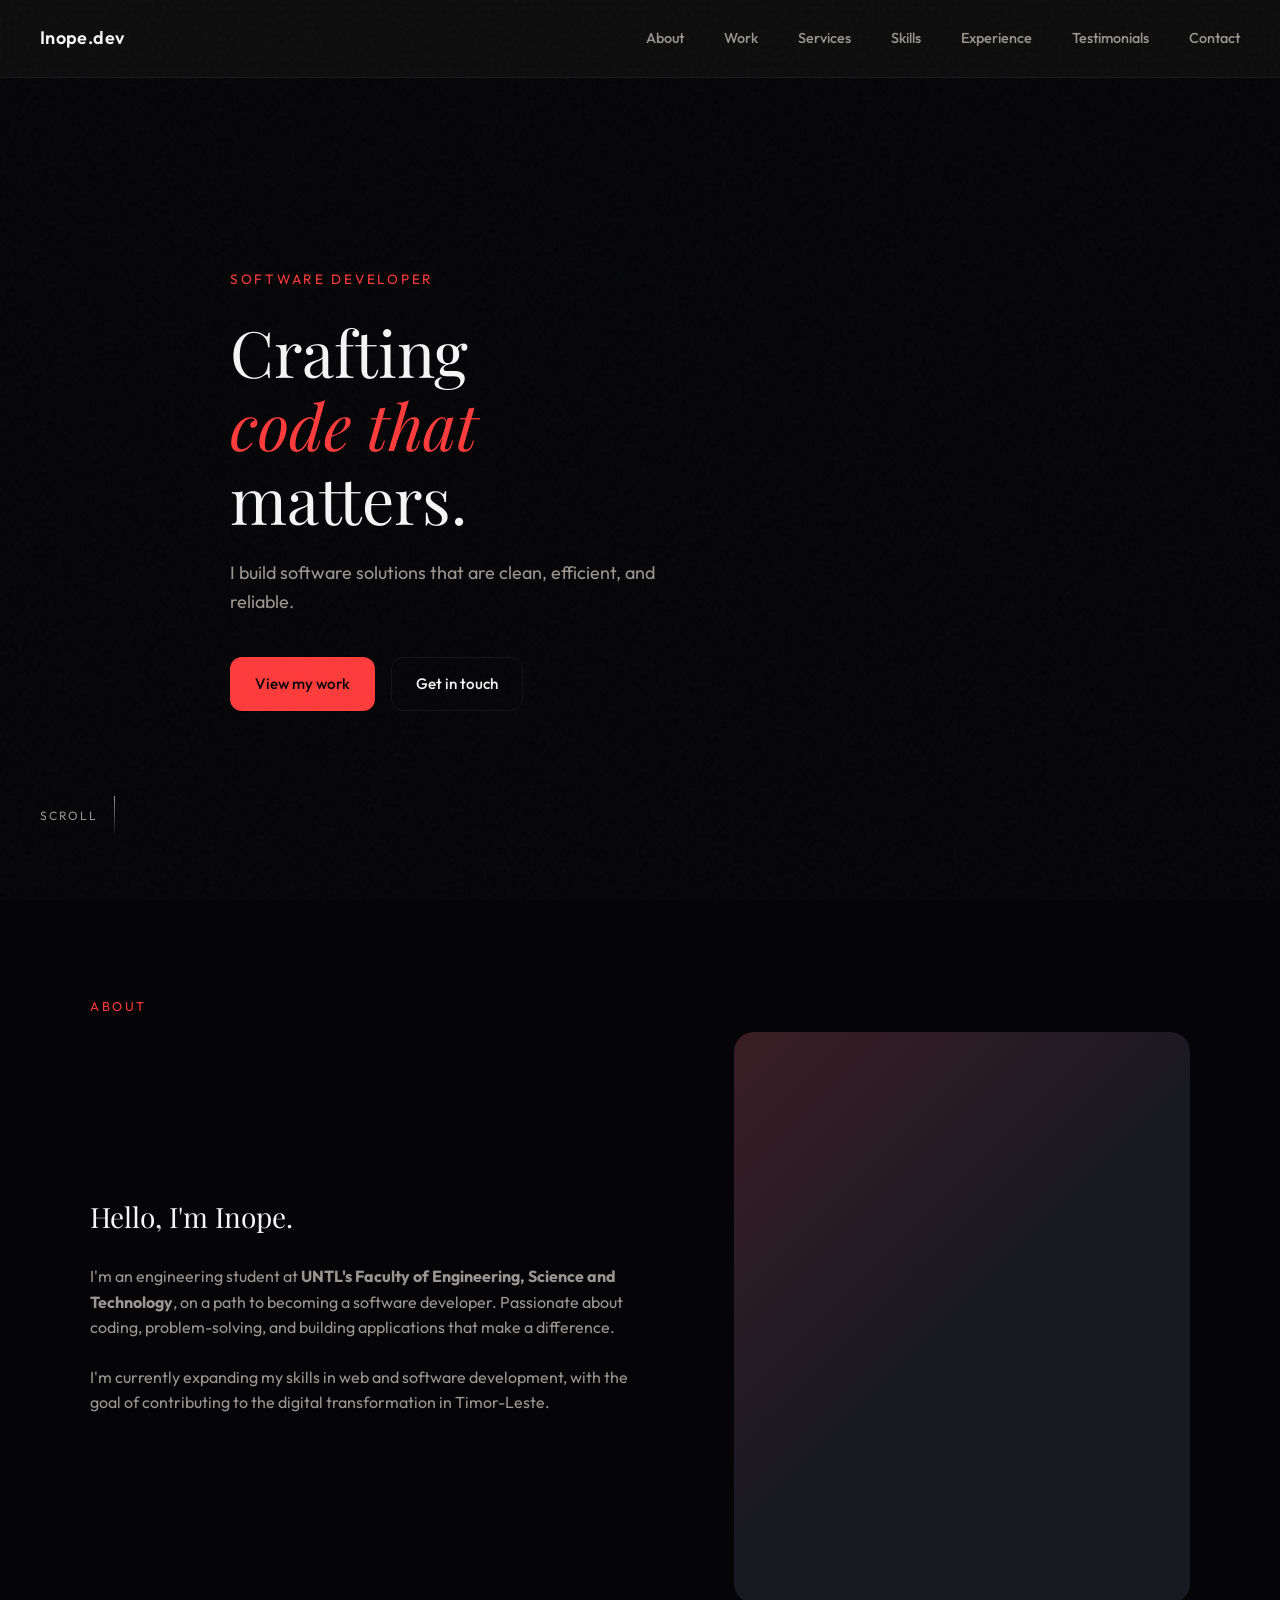
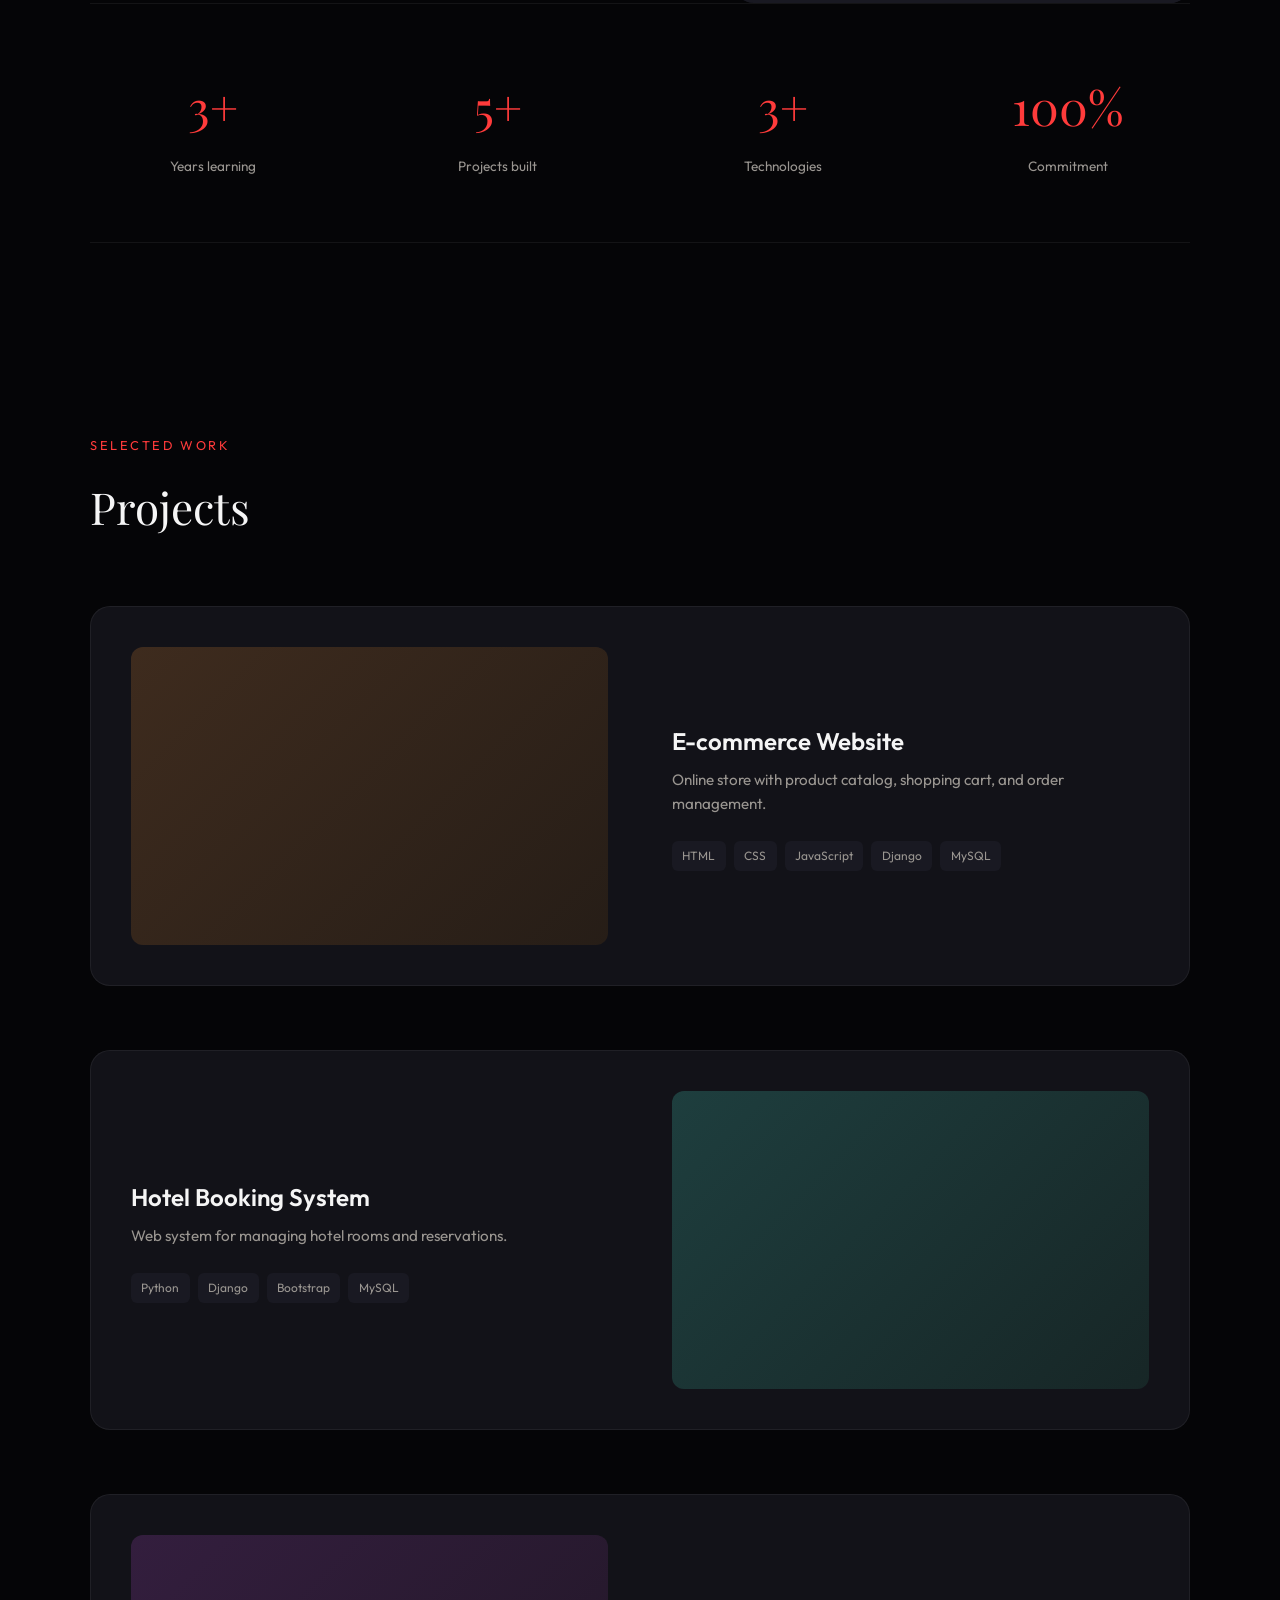
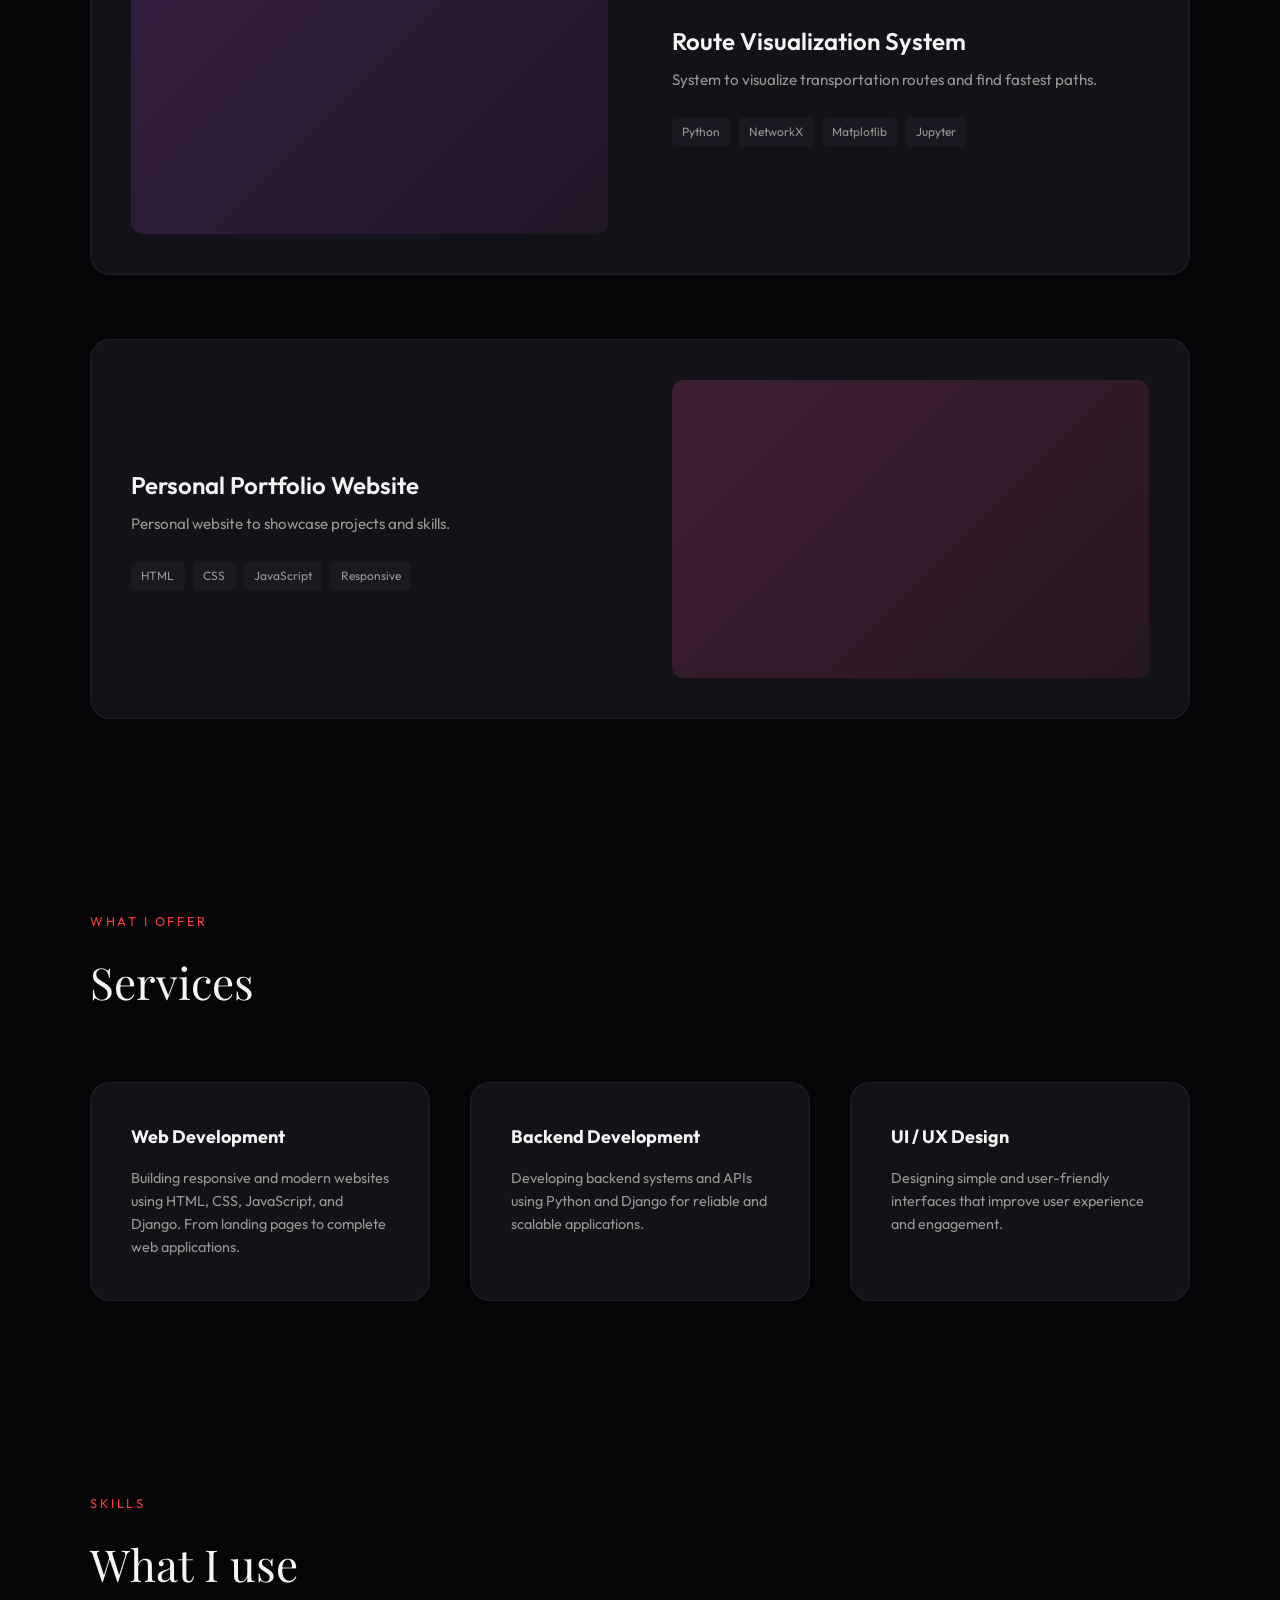
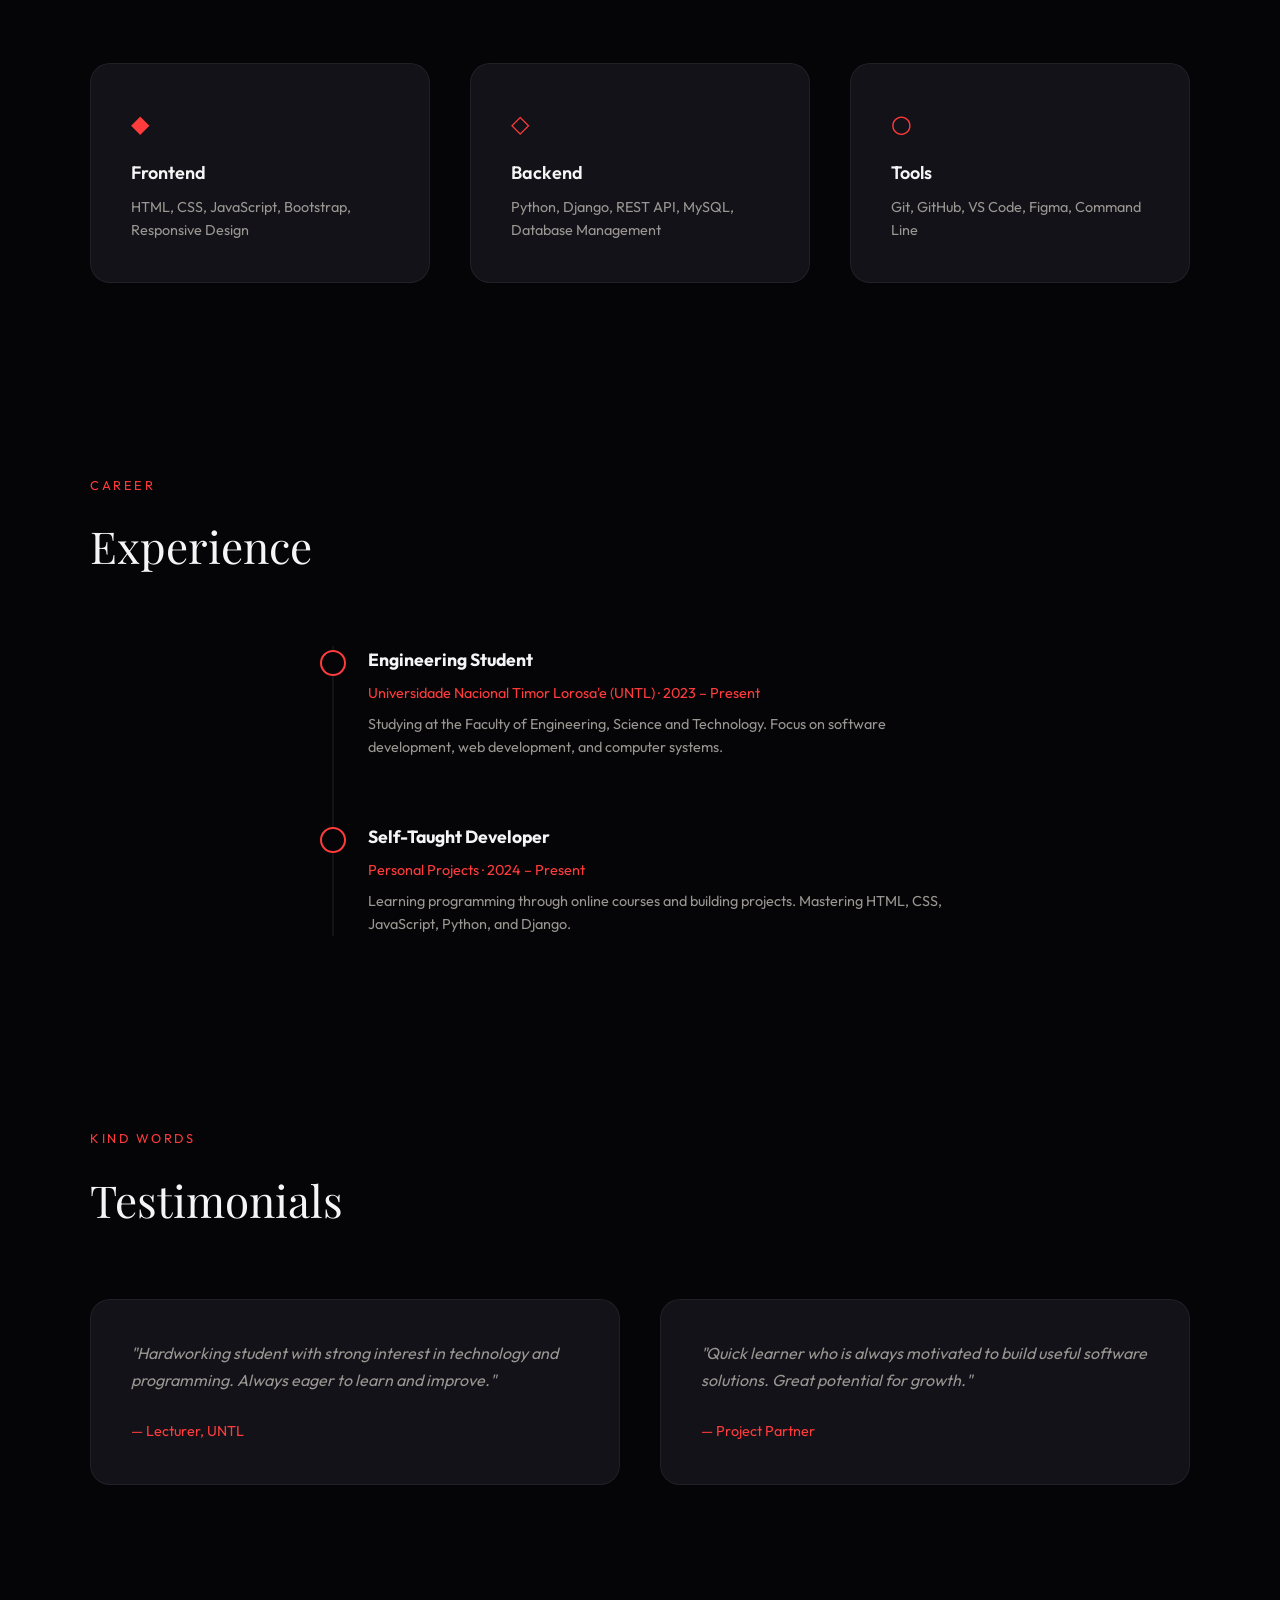
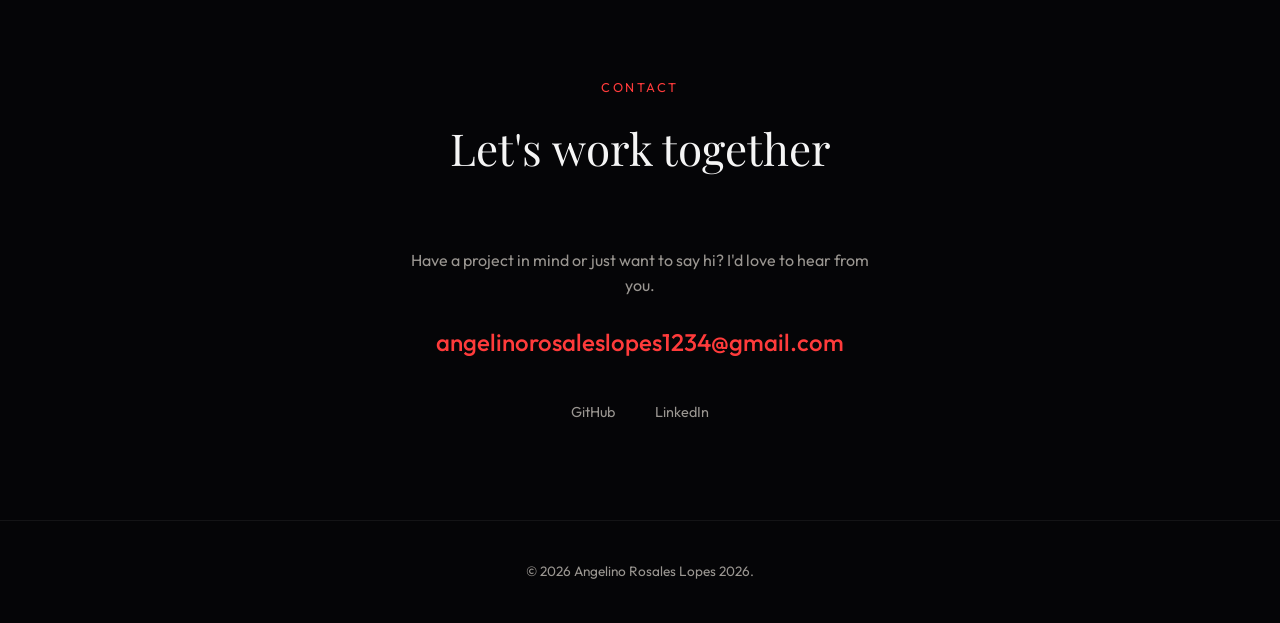
==== portfolio/index.html @ f4e9428b "update" ====
<!DOCTYPE html>
<html lang="en">

<head>
  <meta charset="UTF-8">
  <meta name="viewport" content="width=device-width, initial-scale=1.0">
  <title>Inope Lopes — Software Developer</title>
  <link rel="preconnect" href="https://fonts.googleapis.com">
  <link rel="preconnect" href="https://fonts.gstatic.com" crossorigin>
  <link
    href="https://fonts.googleapis.com/css2?family=Outfit:wght@300;400;500;600;700&family=Playfair+Display:ital,wght@0,400;0,600;1,400&display=swap"
    rel="stylesheet">
  <link rel="stylesheet" href="./styles.css">
</head>

<body>
  <div class="noise"></div>

  <header class="header">
    <a href="#" class="logo">Inope.dev</a>
    <nav class="nav">
      <a href="#about">About</a>
      <a href="#work">Work</a>
      <a href="#services">Services</a>
      <a href="#skills">Skills</a>
      <a href="#experience">Experience</a>
      <a href="#testimonials">Testimonials</a>
      <a href="#contact">Contact</a>
    </nav>
    <button class="menu-toggle" aria-label="Toggle menu">
      <span></span>
      <span></span>
      <span></span>
    </button>
  </header>

  <main>
    <section class="hero">
      <p class="hero-tag">SOFTWARE DEVELOPER</p>
      <h1 class="hero-title">
        <span class="line">Crafting</span>
        <span class="line accent">code that</span>
        <span class="line"> matters.</span>
      </h1>
      <p class="hero-desc">I build software solutions that are clean, efficient, and reliable.</p>
      <div class="hero-cta">
        <a href="#work" class="btn btn-primary">View my work</a>
        <a href="#contact" class="btn btn-ghost">Get in touch</a>
      </div>
      <div class="scroll-hint">
        <span>Scroll</span>
        <div class="scroll-line"></div>
      </div>
    </section>

    <section id="about" class="section about">
      <div class="container">
        <span class="section-label">About</span>
        <div class="about-grid">
          <div class="about-image">
            <div class="about-image-inner"></div>
          </div>
          <div class="about-content">
            <h2>Hello, I'm Inope.</h2>
            <p>I'm an engineering student at <strong>UNTL's Faculty of Engineering, Science and Technology</strong>, on
              a path to becoming a software developer. Passionate about coding, problem-solving, and building
              applications that make a difference.</p>
            <p>I'm currently expanding my skills in web and software development, with the goal of contributing to the
              digital transformation in Timor-Leste.</p>
          </div>
        </div>
        <div class="stats">
          <div class="stat"><span class="stat-num">3+</span><span class="stat-label">Years learning</span></div>
          <div class="stat"><span class="stat-num">5+</span><span class="stat-label">Projects built</span></div>
          <div class="stat"><span class="stat-num">3+</span><span class="stat-label">Technologies</span></div>
          <div class="stat"><span class="stat-num">100%</span><span class="stat-label">Commitment</span></div>
        </div>
      </div>
    </section>

    <section id="work" class="section work">
      <div class="container">
        <span class="section-label">Selected Work</span>
        <h2 class="section-title">Projects</h2>
        <div class="projects">
          <article class="project" data-index="0">
            <div class="project-visual">
              <div class="project-placeholder" style="--hue: 25;"></div>
            </div>
            <div class="project-info">
              <h3>E-commerce Website</h3>
              <p>Online store with product catalog, shopping cart, and order management.</p>
              <div class="project-tags">
                <span>HTML</span>
                <span>CSS</span>
                <span>JavaScript</span>
                <span>Django</span>
                <span>MySQL</span>
              </div>
            </div>
          </article>
          <article class="project" data-index="1">
            <div class="project-visual">
              <div class="project-placeholder" style="--hue: 180;"></div>
            </div>
            <div class="project-info">
              <h3>Hotel Booking System</h3>
              <p>Web system for managing hotel rooms and reservations.</p>
              <div class="project-tags">
                <span>Python</span>
                <span>Django</span>
                <span>Bootstrap</span>
                <span>MySQL</span>
              </div>
            </div>
          </article>
          <article class="project" data-index="2">
            <div class="project-visual">
              <div class="project-placeholder" style="--hue: 280;"></div>
            </div>
            <div class="project-info">
              <h3>Route Visualization System</h3>
              <p>System to visualize transportation routes and find fastest paths.</p>
              <div class="project-tags">
                <span>Python</span>
                <span>NetworkX</span>
                <span>Matplotlib</span>
                <span>Jupyter</span>
              </div>
            </div>
          </article>
          <article class="project" data-index="3">
            <div class="project-visual">
              <div class="project-placeholder" style="--hue: 320;"></div>
            </div>
            <div class="project-info">
              <h3>Personal Portfolio Website</h3>
              <p>Personal website to showcase projects and skills.</p>
              <div class="project-tags">
                <span>HTML</span>
                <span>CSS</span>
                <span>JavaScript</span>
                <span>Responsive</span>
              </div>
            </div>
          </article>
        </div>
      </div>
    </section>

    <section id="services" class="section services">
      <div class="container">
        <span class="section-label">What I offer</span>
        <h2 class="section-title">Services</h2>
        <div class="services-grid">
          <div class="service-card">
            <h3>Web Development</h3>
            <p>Building responsive and modern websites using HTML, CSS, JavaScript, and Django. From landing pages to
              complete web applications.</p>
          </div>
          <div class="service-card">
            <h3>Backend Development</h3>
            <p>Developing backend systems and APIs using Python and Django for reliable and scalable applications.</p>
          </div>
          <div class="service-card">
            <h3>UI / UX Design</h3>
            <p>Designing simple and user-friendly interfaces that improve user experience and engagement.</p>
          </div>
        </div>
      </div>
    </section>

    <section id="skills" class="section skills">
      <div class="container">
        <span class="section-label">Skills</span>
        <h2 class="section-title">What I use</h2>
        <div class="skills-grid">
          <div class="skill-card">
            <span class="skill-icon">◆</span>
            <h3>Frontend</h3>
            <p>HTML, CSS, JavaScript, Bootstrap, Responsive Design</p>
          </div>
          <div class="skill-card">
            <span class="skill-icon">◇</span>
            <h3>Backend</h3>
            <p>Python, Django, REST API, MySQL, Database Management</p>
          </div>
          <div class="skill-card">
            <span class="skill-icon">○</span>
            <h3>Tools</h3>
            <p>Git, GitHub, VS Code, Figma, Command Line</p>
          </div>
        </div>
      </div>
    </section>

    <section id="experience" class="section experience">
      <div class="container">
        <span class="section-label">Career</span>
        <h2 class="section-title">Experience</h2>
        <div class="timeline">
          <div class="timeline-item">
            <span class="timeline-dot"></span>
            <h3>Engineering Student</h3>
            <p class="role">Universidade Nacional Timor Lorosa'e (UNTL) · 2023 – Present</p>
            <p>Studying at the Faculty of Engineering, Science and Technology. Focus on software development, web
              development, and computer systems.</p>
          </div>
          <div class="timeline-item">
            <span class="timeline-dot"></span>
            <h3>Self-Taught Developer</h3>
            <p class="role">Personal Projects · 2024 – Present</p>
            <p>Learning programming through online courses and building projects. Mastering HTML, CSS, JavaScript,
              Python, and Django.</p>
          </div>
        </div>
      </div>
    </section>

    <section id="testimonials" class="section testimonials">
      <div class="container">
        <span class="section-label">Kind words</span>
        <h2 class="section-title">Testimonials</h2>
        <div class="testimonials-grid">
          <blockquote class="testimonial">
            <p>"Hardworking student with strong interest in technology and programming. Always eager to learn and
              improve."</p>
            <cite>— Lecturer, UNTL</cite>
          </blockquote>
          <blockquote class="testimonial">
            <p>"Quick learner who is always motivated to build useful software solutions. Great potential for growth."
            </p>
            <cite>— Project Partner</cite>
          </blockquote>
        </div>
      </div>
    </section>

<section id="contact" class="section contact">
  <div class="container">
    <span class="section-label">Contact</span>
    <h2 class="section-title">Let's work together</h2>
    <p class="contact-text">Have a project in mind or just want to say hi? I'd love to hear from you.</p>
    <a href="mailto:angelinorosaleslopes1234@gmail.com" class="contact-email">angelinorosaleslopes1234@gmail.com</a>
    <div class="contact-links">
      <a href="https://github.com/inope" target="_blank" rel="noopener noreferrer" aria-label="GitHub">GitHub</a>
      <a href="https://www.linkedin.com/in/ange-lopes-61977b3b6/" target="_blank" rel="noopener noreferrer"
        aria-label="LinkedIn">LinkedIn</a>
      <!-- <a href="#" aria-label="Twitter">Twitter</a> -->
    </div>
  </div>
</section>
  </main>

  <footer class="footer">
    <p>© <span id="year"></span> Angelino Rosales Lopes 2026.</p>
  </footer>

  <button class="back-top" id="backTop" aria-label="Back to top">↑</button>

  <script src="./script.js"></script>
</body>

</html>
---- portfolio/styles.css ----
:root {
  --bg: #050507;
  --bg-soft: #121218;
  --surface: #191922;
  --text: #f5f5f5;
  --text-muted: #9a9691;
  --accent: #ff3b3b;
  --accent-dim: rgba(255, 59, 59, 0.15);
  --border: rgba(255, 255, 255, 0.06);
  --font-sans: 'Outfit', system-ui, sans-serif;
  --font-serif: 'Playfair Display', Georgia, serif;
  --space-xs: 0.5rem;
  --space-sm: 1rem;
  --space-md: 1.5rem;
  --space-lg: 2.5rem;
  --space-xl: 4rem;
  --space-2xl: 6rem;
  --radius: 12px;
  --radius-lg: 20px;
  --transition: 0.3s cubic-bezier(0.4, 0, 0.2, 1);
}

*,
*::before,
*::after {
  box-sizing: border-box;
  margin: 0;
  padding: 0;
}

html {
  scroll-behavior: smooth;
}

body {
  font-family: var(--font-sans);
  background: var(--bg);
  color: var(--text);
  line-height: 1.6;
  overflow-x: hidden;
  min-height: 100vh;
}

.noise {
  position: fixed;
  inset: 0;
  pointer-events: none;
  z-index: 1000;
  opacity: 0.03;
  background-image: url("data:image/svg+xml,%3Csvg viewBox='0 0 256 256' xmlns='http://www.w3.org/2000/svg'%3E%3Cfilter id='n'%3E%3CfeTurbulence type='fractalNoise' baseFrequency='0.9' numOctaves='4' stitchTiles='stitch'/%3E%3C/filter%3E%3Crect width='100%25' height='100%25' filter='url(%23n)'/%3E%3C/svg%3E");
}

a {
  color: inherit;
  text-decoration: none;
  transition: color var(--transition);
}

.header {
  position: fixed;
  top: 0;
  left: 0;
  right: 0;
  z-index: 100;
  display: flex;
  align-items: center;
  justify-content: space-between;
  padding: var(--space-md) var(--space-lg);
  background: rgba(15, 15, 15, 0.8);
  backdrop-filter: blur(12px);
  border-bottom: 1px solid var(--border);
  transition: background var(--transition);
}

.logo {
  font-weight: 600;
  font-size: 1.125rem;
  letter-spacing: 0.02em;
}

.nav {
  display: flex;
  gap: var(--space-lg);
}

.nav a {
  font-size: 0.9rem;
  font-weight: 500;
  color: var(--text-muted);
}

.nav a:hover {
  color: var(--accent);
}

.menu-toggle {
  display: none;
  flex-direction: column;
  gap: 6px;
  background: none;
  border: none;
  cursor: pointer;
  padding: 8px;
}

.menu-toggle span {
  width: 24px;
  height: 2px;
  background: var(--text);
  transition: var(--transition);
}

body.menu-open {
  overflow: hidden;
}

@media (max-width: 900px) {
  .nav.open {
    display: flex;
    position: fixed;
    top: 60px;
    left: 0;
    right: 0;
    bottom: 0;
    flex-direction: column;
    justify-content: center;
    align-items: center;
    gap: var(--space-lg);
    background: var(--bg);
    font-size: 1.25rem;
  }

  .menu-toggle.active span:nth-child(1) {
    transform: rotate(45deg) translate(5px, 5px);
  }

  .menu-toggle.active span:nth-child(2) {
    opacity: 0;
  }

  .menu-toggle.active span:nth-child(3) {
    transform: rotate(-45deg) translate(5px, -5px);
  }
}

.hero {
  min-height: 100vh;
  display: flex;
  flex-direction: column;
  justify-content: center;
  padding: calc(80px + var(--space-2xl)) var(--space-lg) var(--space-2xl);
  max-width: 900px;
  margin: 0 auto;
}

.hero-tag {
  font-size: 0.85rem;
  text-transform: uppercase;
  letter-spacing: 0.2em;
  color: var(--accent);
  margin-bottom: var(--space-md);
  opacity: 0;
  animation: fadeUp 0.8s ease forwards;
}

.hero-title {
  font-family: var(--font-serif);
  font-size: clamp(2.5rem, 6vw, 4rem);
  font-weight: 400;
  line-height: 1.15;
  margin-bottom: var(--space-md);
}

.hero-title .line {
  display: block;
  opacity: 0;
  animation: fadeUp 0.8s ease forwards;
}

.hero-title .line:nth-child(1) {
  animation-delay: 0.1s;
}

.hero-title .line:nth-child(2) {
  animation-delay: 0.25s;
}

.hero-title .line:nth-child(3) {
  animation-delay: 0.4s;
}

.hero-title .accent {
  color: var(--accent);
  font-style: italic;
}

.hero-desc {
  font-size: 1.125rem;
  color: var(--text-muted);
  max-width: 480px;
  margin-bottom: var(--space-lg);
  opacity: 0;
  animation: fadeUp 0.8s ease 0.5s forwards;
}

.hero-cta {
  display: flex;
  gap: var(--space-sm);
  flex-wrap: wrap;
  opacity: 0;
  animation: fadeUp 0.8s ease 0.6s forwards;
}

.btn {
  display: inline-block;
  padding: 0.875rem 1.5rem;
  font-size: 0.95rem;
  font-weight: 500;
  border-radius: var(--radius);
  transition: var(--transition);
  border: 1px solid transparent;
}

.btn-primary {
  background: var(--accent);
  color: var(--bg);
}

.btn-primary:hover {
  background: #ff5252;
  transform: translateY(-2px);
  box-shadow: 0 8px 24px rgba(255, 82, 82, 0.25);
}

.btn-ghost {
  border-color: var(--border);
  color: var(--text);
}

.btn-ghost:hover {
  border-color: var(--accent);
  color: var(--accent);
}

.scroll-hint {
  position: absolute;
  bottom: var(--space-xl);
  left: var(--space-lg);
  display: flex;
  align-items: center;
  gap: var(--space-sm);
  font-size: 0.75rem;
  text-transform: uppercase;
  letter-spacing: 0.15em;
  color: var(--text-muted);
  opacity: 0;
  animation: fadeUp 0.8s ease 0.9s forwards;
}

.scroll-line {
  width: 1px;
  height: 40px;
  background: linear-gradient(to bottom, var(--text-muted), transparent);
  animation: scrollPulse 2s ease-in-out infinite;
}

@keyframes fadeUp {
  from {
    opacity: 0;
    transform: translateY(20px);
  }

  to {
    opacity: 1;
    transform: translateY(0);
  }
}

@keyframes scrollPulse {

  0%,
  100% {
    opacity: 0.5;
    transform: scaleY(0.8);
  }

  50% {
    opacity: 1;
    transform: scaleY(1);
  }
}

.section {
  padding: var(--space-2xl) var(--space-lg);
}

.container {
  max-width: 1100px;
  margin: 0 auto;
}

.section-label {
  display: block;
  font-size: 0.8rem;
  text-transform: uppercase;
  letter-spacing: 0.2em;
  color: var(--accent);
  margin-bottom: var(--space-sm);
}

.section-title {
  font-family: var(--font-serif);
  font-size: clamp(2rem, 4vw, 2.75rem);
  font-weight: 400;
  margin-bottom: var(--space-xl);
}

.about-grid {
  display: grid;
  grid-template-columns: 1.2fr 1fr;
  /* Changed: content takes 1.2fr, image takes 1fr */
  gap: var(--space-2xl);
  align-items: center;
}

.about-image {
  aspect-ratio: 4/5;
  border-radius: var(--radius-lg);
  overflow: hidden;
  background: var(--surface);
  order: 2;
  /* Ensures image appears second in the grid */
}

.about-content {
  order: 1;
  /* Ensures content appears first */
}

.about-image-inner {
  width: 100%;
  height: 100%;
  background: linear-gradient(135deg, var(--accent-dim) 0%, transparent 50%, var(--surface) 100%);
}

.about-content h2 {
  font-family: var(--font-serif);
  font-size: 1.75rem;
  font-weight: 400;
  margin-bottom: var(--space-md);
}

.about-content p {
  color: var(--text-muted);
  margin-bottom: var(--space-md);
}

/* Optional: Add hover effect for the image */
.about-image {
  transition: transform 0.3s ease, box-shadow 0.3s ease;
}

.about-image:hover {
  transform: translateY(-4px);
  box-shadow: 0 20px 40px -12px rgba(0, 0, 0, 0.2);
}

/* Responsive design for mobile */
@media (max-width: 768px) {
  .about-grid {
    grid-template-columns: 1fr;
    gap: var(--space-xl);
  }

  .about-image {
    order: 2;
  }

  .about-content {
    order: 1;
  }
}
.projects {
  display: flex;
  flex-direction: column;
  gap: var(--space-xl);
}

.project {
  display: grid;
  grid-template-columns: 1fr 1fr;
  gap: var(--space-xl);
  align-items: center;
  padding: var(--space-lg);
  border-radius: var(--radius-lg);
  background: var(--bg-soft);
  border: 1px solid var(--border);
  transition: var(--transition);
  opacity: 0;
  transform: translateY(24px);
}

.project.visible {
  opacity: 1;
  transform: translateY(0);
}

.project:nth-child(even) {
  direction: rtl;
}

.project:nth-child(even)>* {
  direction: ltr;
}

.project:hover {
  border-color: rgba(255, 59, 59, 0.3);
  box-shadow: 0 20px 40px rgba(0, 0, 0, 0.5);
}

.project-visual {
  border-radius: var(--radius);
  overflow: hidden;
  aspect-ratio: 16/10;
}

.project-placeholder {
  width: 100%;
  height: 100%;
  background: linear-gradient(135deg, hsl(var(--hue), 35%, 18%) 0%, hsl(var(--hue), 25%, 12%) 100%);
  transition: transform var(--transition);
}

.project:hover .project-placeholder {
  transform: scale(1.03);
}

.project-info h3 {
  font-size: 1.5rem;
  font-weight: 600;
  margin-bottom: var(--space-xs);
}

.project-info p {
  color: var(--text-muted);
  font-size: 0.95rem;
  margin-bottom: var(--space-md);
}

.project-tags {
  display: flex;
  flex-wrap: wrap;
  gap: var(--space-xs);
}

.project-tags span {
  font-size: 0.75rem;
  padding: 0.35rem 0.65rem;
  background: var(--surface);
  border-radius: 6px;
  color: var(--text-muted);
}

.skills-grid {
  display: grid;
  grid-template-columns: repeat(3, 1fr);
  gap: var(--space-lg);
}

.skill-card {
  padding: var(--space-lg);
  border-radius: var(--radius-lg);
  background: var(--bg-soft);
  border: 1px solid var(--border);
  transition: var(--transition);
  opacity: 0;
  transform: translateY(20px);
}

.skill-card.visible {
  opacity: 1;
  transform: translateY(0);
}

.skill-card:hover {
  border-color: var(--accent-dim);
  transform: translateY(-4px);
}

.skill-icon {
  display: block;
  font-size: 1.5rem;
  color: var(--accent);
  margin-bottom: var(--space-sm);
}

.skill-card h3 {
  font-size: 1.125rem;
  font-weight: 600;
  margin-bottom: var(--space-xs);
}

.skill-card p {
  font-size: 0.9rem;
  color: var(--text-muted);
  line-height: 1.6;
}

.contact {
  text-align: center;
}

.contact-text {
  color: var(--text-muted);
  max-width: 480px;
  margin: 0 auto var(--space-md);
}

.contact-email {
  display: inline-block;
  font-size: 1.5rem;
  font-weight: 500;
  color: var(--accent);
  margin-bottom: var(--space-lg);
  transition: color var(--transition);
}

.contact-email:hover {
  color: #ff5252;
}

.contact-links {
  display: flex;
  justify-content: center;
  gap: var(--space-lg);
}

.contact-links a {
  color: var(--text-muted);
  font-size: 0.9rem;
}

.contact-links a:hover {
  color: var(--accent);
}

.stats {
  display: grid;
  grid-template-columns: repeat(4, 1fr);
  gap: var(--space-lg);
  padding: var(--space-xl) 0;
  border-top: 1px solid var(--border);
  border-bottom: 1px solid var(--border);
}

.stat {
  text-align: center;
}

.stat-num {
  font-family: var(--font-serif);
  font-size: clamp(2rem, 4vw, 3rem);
  color: var(--accent);
  display: block;
  margin-bottom: var(--space-xs);
}

.stat-label {
  font-size: 0.85rem;
  color: var(--text-muted);
}

.services-grid {
  display: grid;
  grid-template-columns: repeat(3, 1fr);
  gap: var(--space-lg);
}

.service-card {
  padding: var(--space-lg);
  border-radius: var(--radius-lg);
  background: var(--bg-soft);
  border: 1px solid var(--border);
  transition: opacity var(--transition), transform var(--transition), border-color var(--transition);
  opacity: 0;
  transform: translateY(20px);
}

.service-card.visible {
  opacity: 1;
  transform: translateY(0);
}

.service-card:hover {
  border-color: var(--accent-dim);
}

.service-card h3 {
  font-size: 1.125rem;
  margin-bottom: var(--space-sm);
}

.service-card p {
  font-size: 0.9rem;
  color: var(--text-muted);
  line-height: 1.6;
}

.timeline {
  position: relative;
  max-width: 640px;
  margin: 0 auto;
}

.timeline::before {
  content: '';
  position: absolute;
  left: 12px;
  top: 0;
  bottom: 0;
  width: 2px;
  background: var(--border);
}

.timeline-item {
  position: relative;
  padding-left: 48px;
  padding-bottom: var(--space-xl);
  opacity: 0;
  transform: translateX(-20px);
  transition: var(--transition);
}

.timeline-item.visible {
  opacity: 1;
  transform: translateX(0);
}

.timeline-item:last-child {
  padding-bottom: 0;
}

.timeline-dot {
  position: absolute;
  left: 0;
  top: 4px;
  width: 26px;
  height: 26px;
  border-radius: 50%;
  background: var(--bg);
  border: 2px solid var(--accent);
  box-sizing: border-box;
}

.timeline-item h3 {
  font-size: 1.1rem;
  margin-bottom: var(--space-xs);
}

.timeline-item .role {
  color: var(--accent);
  font-size: 0.9rem;
  margin-bottom: var(--space-xs);
}

.timeline-item p {
  font-size: 0.9rem;
  color: var(--text-muted);
}

.testimonials-grid {
  display: grid;
  grid-template-columns: repeat(2, 1fr);
  gap: var(--space-lg);
}

.testimonial {
  padding: var(--space-lg);
  border-radius: var(--radius-lg);
  background: var(--bg-soft);
  border: 1px solid var(--border);
  font-style: italic;
  color: var(--text-muted);
  opacity: 0;
  transform: translateY(20px);
  transition: var(--transition);
}

.testimonial.visible {
  opacity: 1;
  transform: translateY(0);
}

.testimonial p {
  margin-bottom: var(--space-md);
  line-height: 1.7;
}

.testimonial cite {
  font-style: normal;
  color: var(--accent);
  font-size: 0.9rem;
}

.back-top {
  position: fixed;
  bottom: var(--space-lg);
  right: var(--space-lg);
  width: 48px;
  height: 48px;
  border-radius: 50%;
  background: var(--accent);
  color: var(--bg);
  border: none;
  cursor: pointer;
  display: flex;
  align-items: center;
  justify-content: center;
  font-size: 1.25rem;
  opacity: 0;
  visibility: hidden;
  transform: translateY(10px);
  transition: var(--transition);
  z-index: 99;
}

.back-top.visible {
  opacity: 1;
  visibility: visible;
  transform: translateY(0);
}

.back-top:hover {
  background: #ff5252;
  transform: translateY(-2px);
}

@media (max-width: 900px) {
  .nav {
    display: none;
  }

  .menu-toggle {
    display: flex;
  }

  .about-grid {
    grid-template-columns: 1fr;
  }

  .about-image {
    max-height: 320px;
    aspect-ratio: 16/10;
  }

  .project {
    grid-template-columns: 1fr;
    direction: ltr;
  }

  .project:nth-child(even) {
    direction: ltr;
  }

  .skills-grid {
    grid-template-columns: 1fr;
  }

  .services-grid {
    grid-template-columns: 1fr;
  }

  .testimonials-grid {
    grid-template-columns: 1fr;
  }

  .stats {
    grid-template-columns: repeat(2, 1fr);
    gap: var(--space-md);
  }
}

@media (max-width: 600px) {
  .hero-cta {
    flex-direction: column;
  }

  .btn {
    width: 100%;
    text-align: center;
  }

  .scroll-hint {
    left: 50%;
    transform: translateX(-50%);
  }

  .stats {
    grid-template-columns: 1fr;
  }
}

.footer {
  padding: var(--space-lg);
  text-align: center;
  border-top: 1px solid var(--border);
}

.footer p {
  font-size: 0.85rem;
  color: var(--text-muted);
}
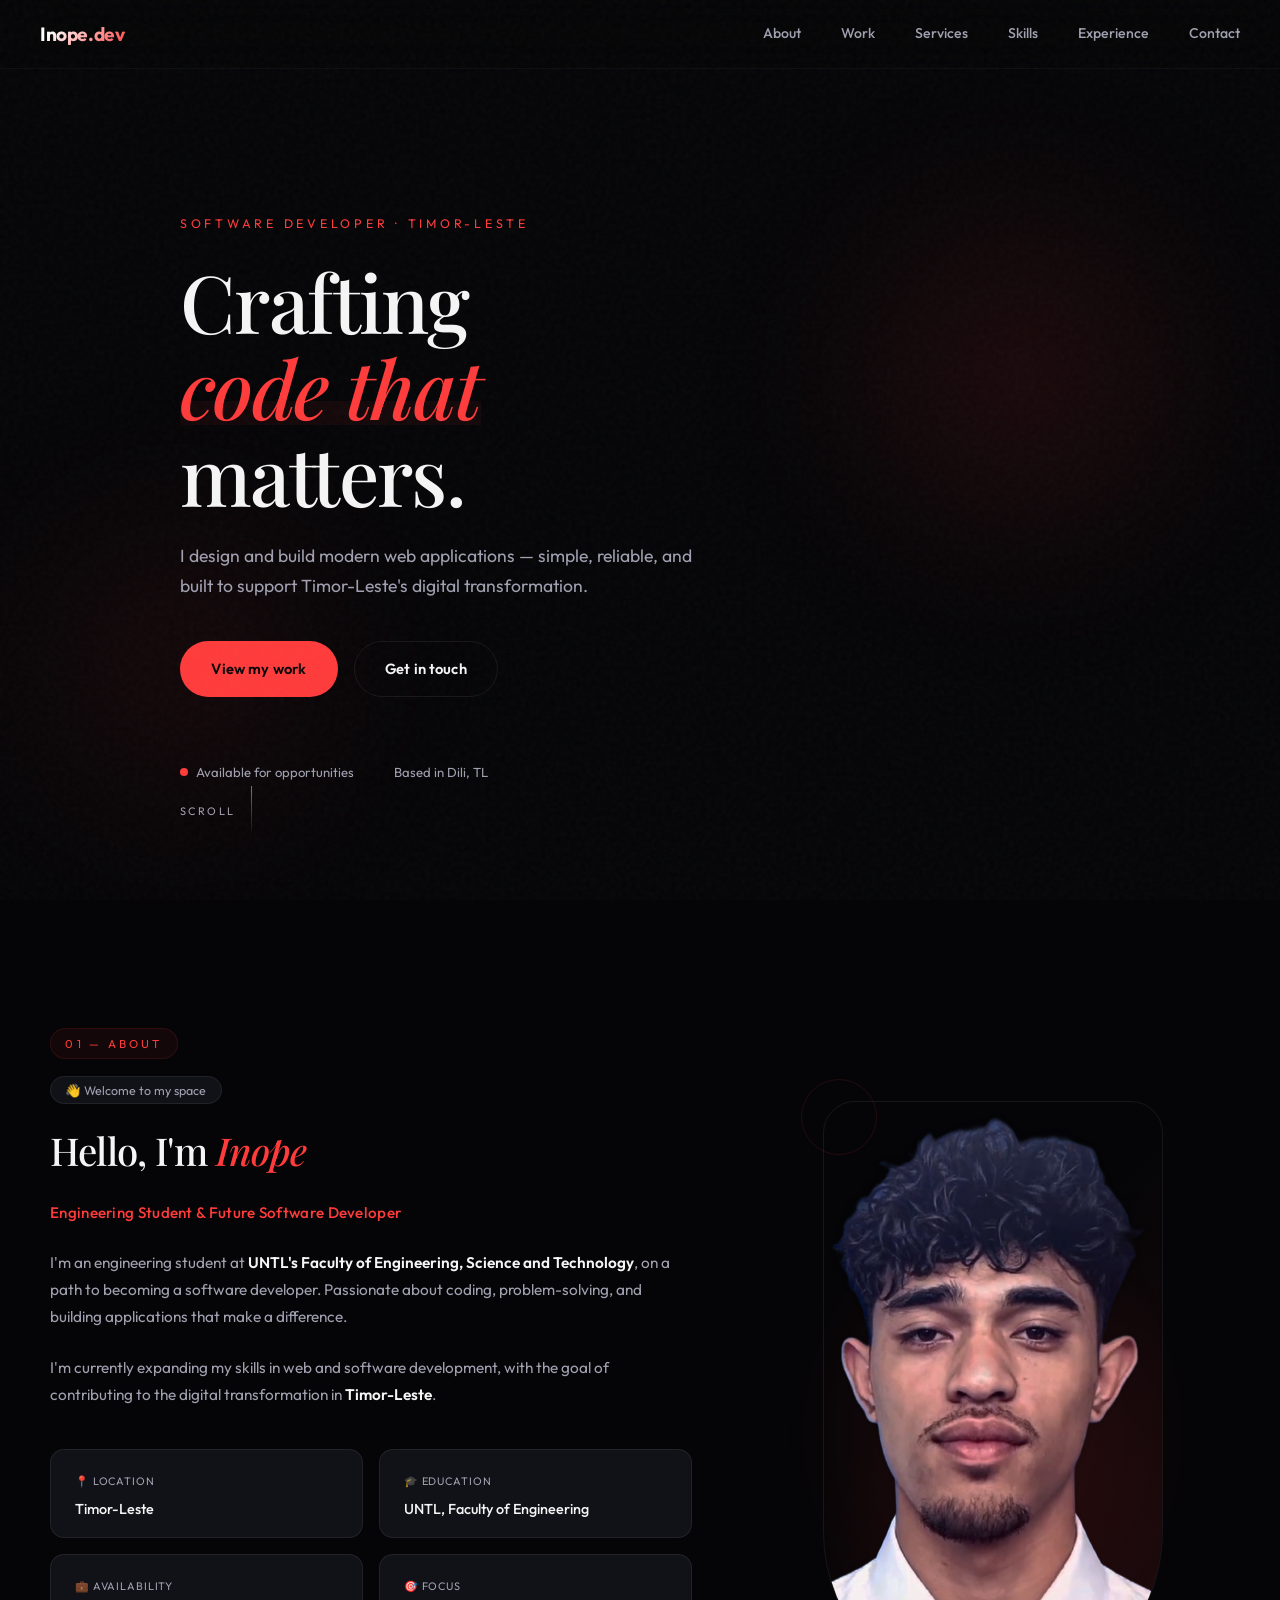
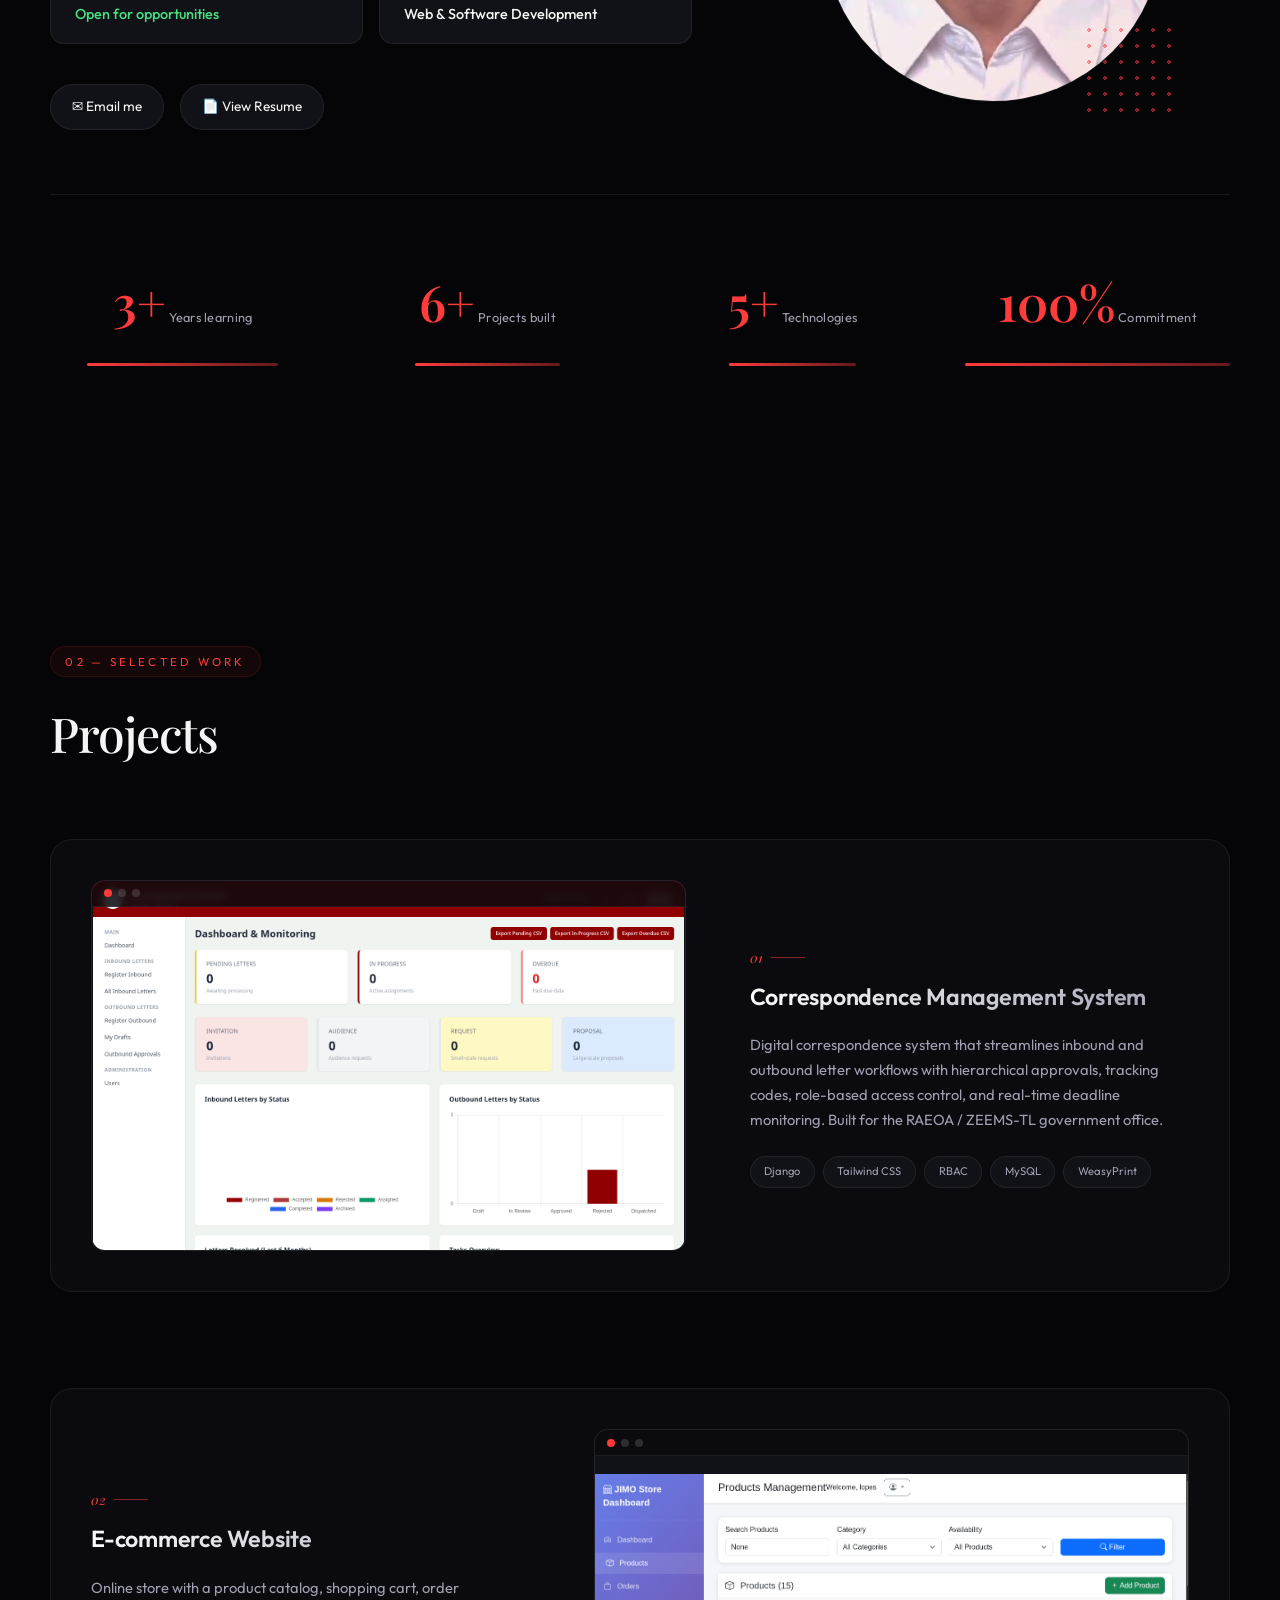
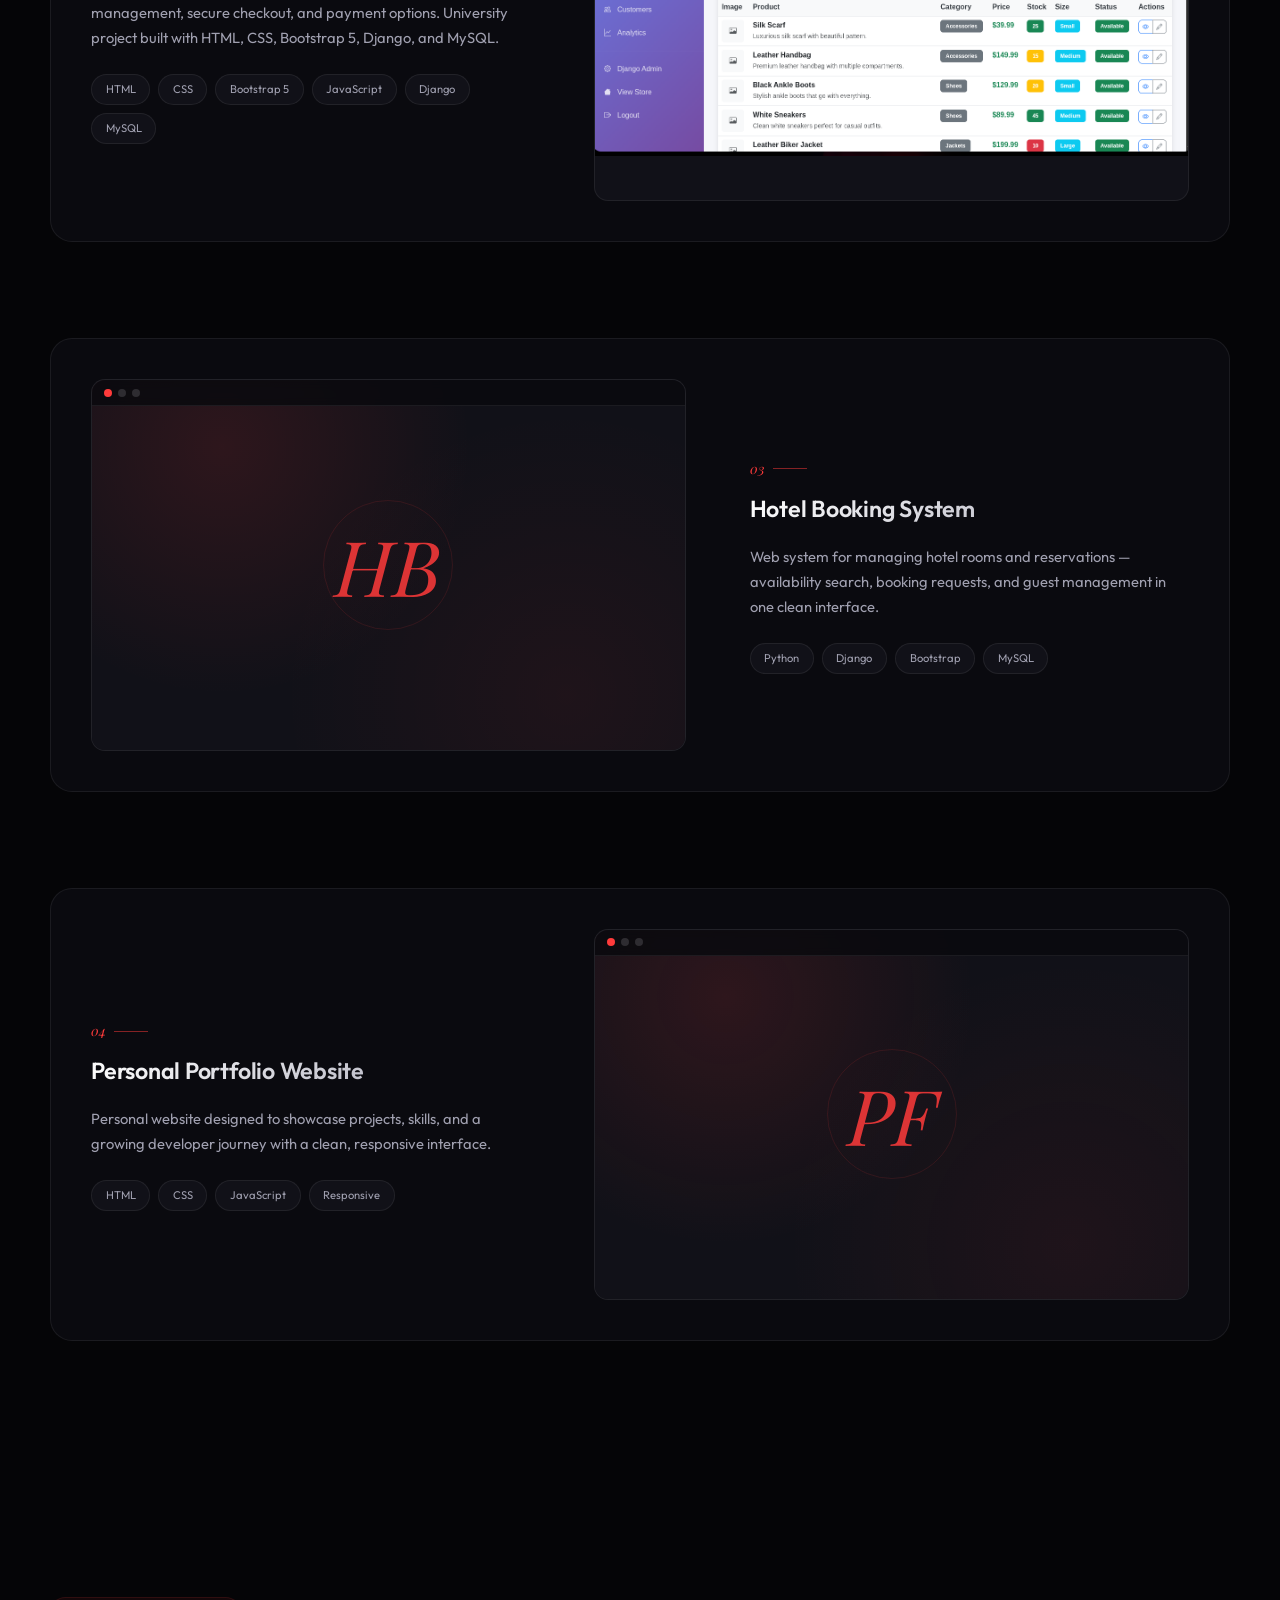
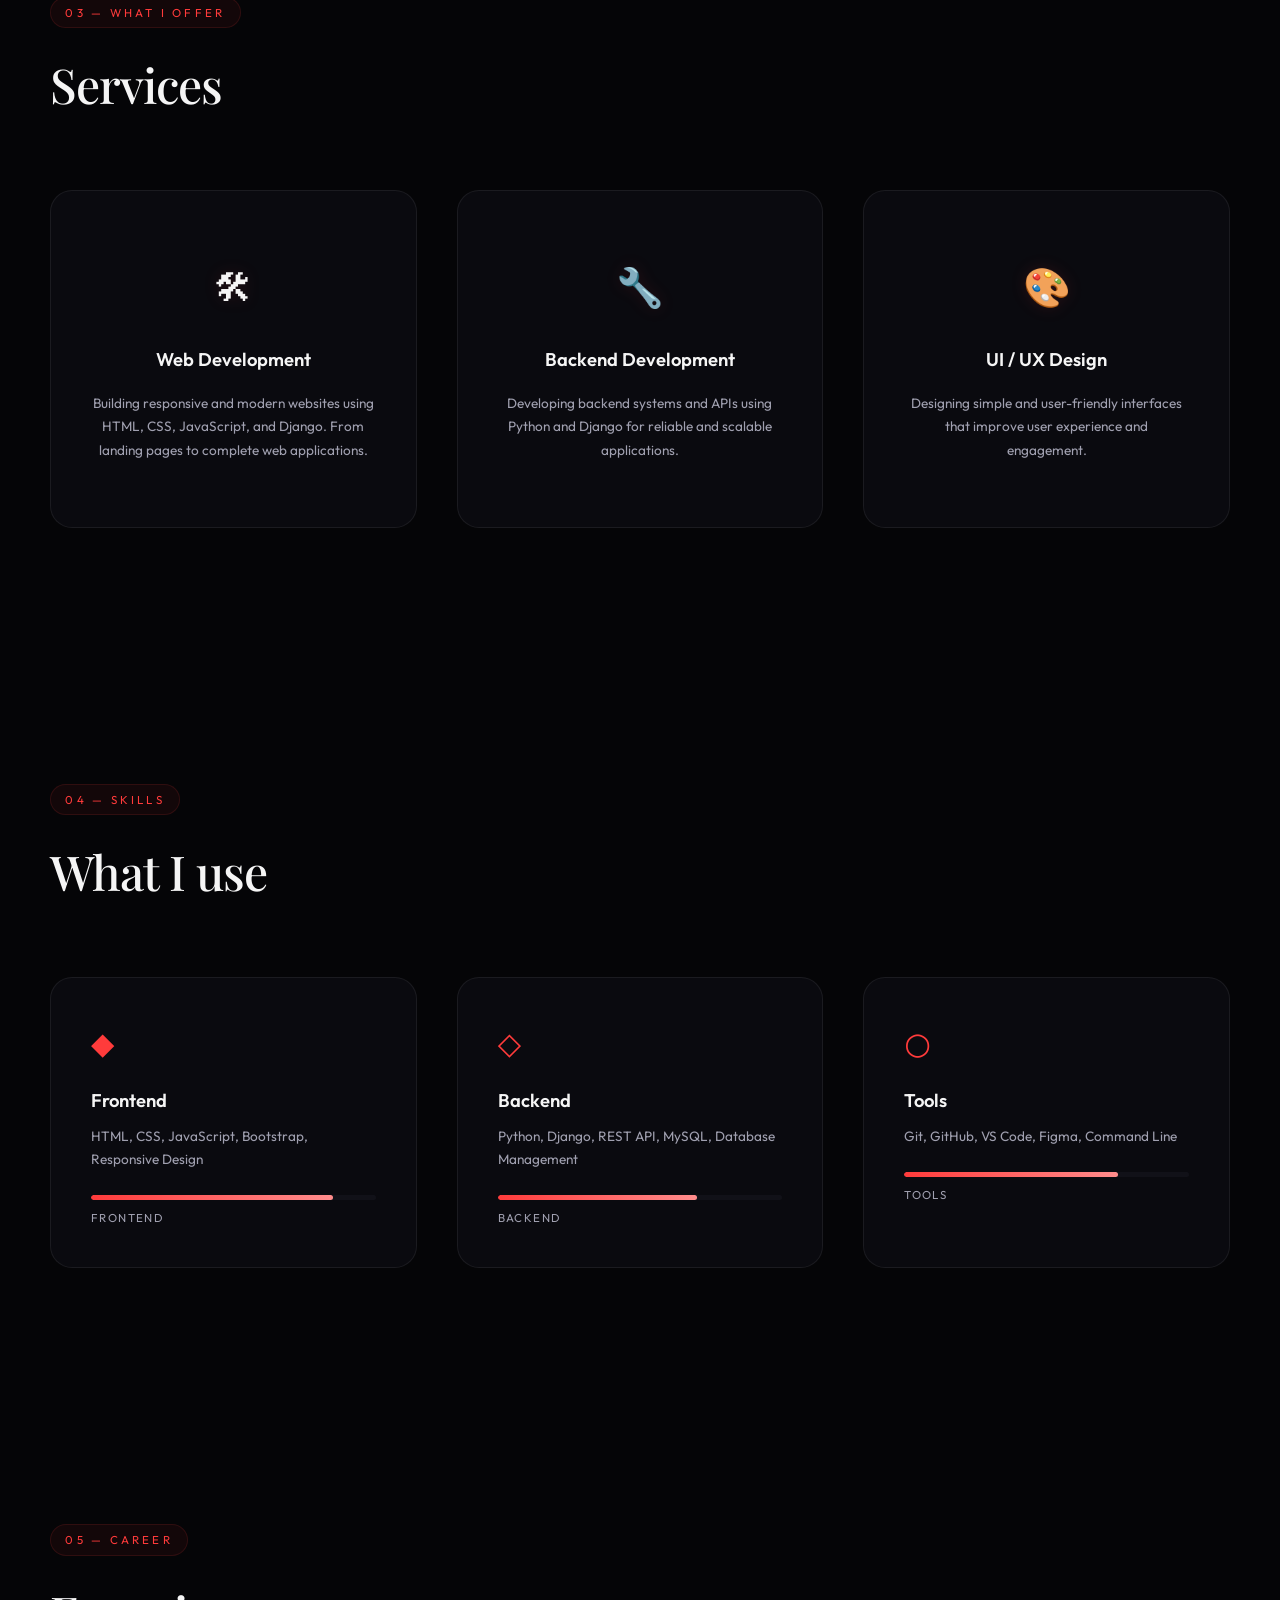
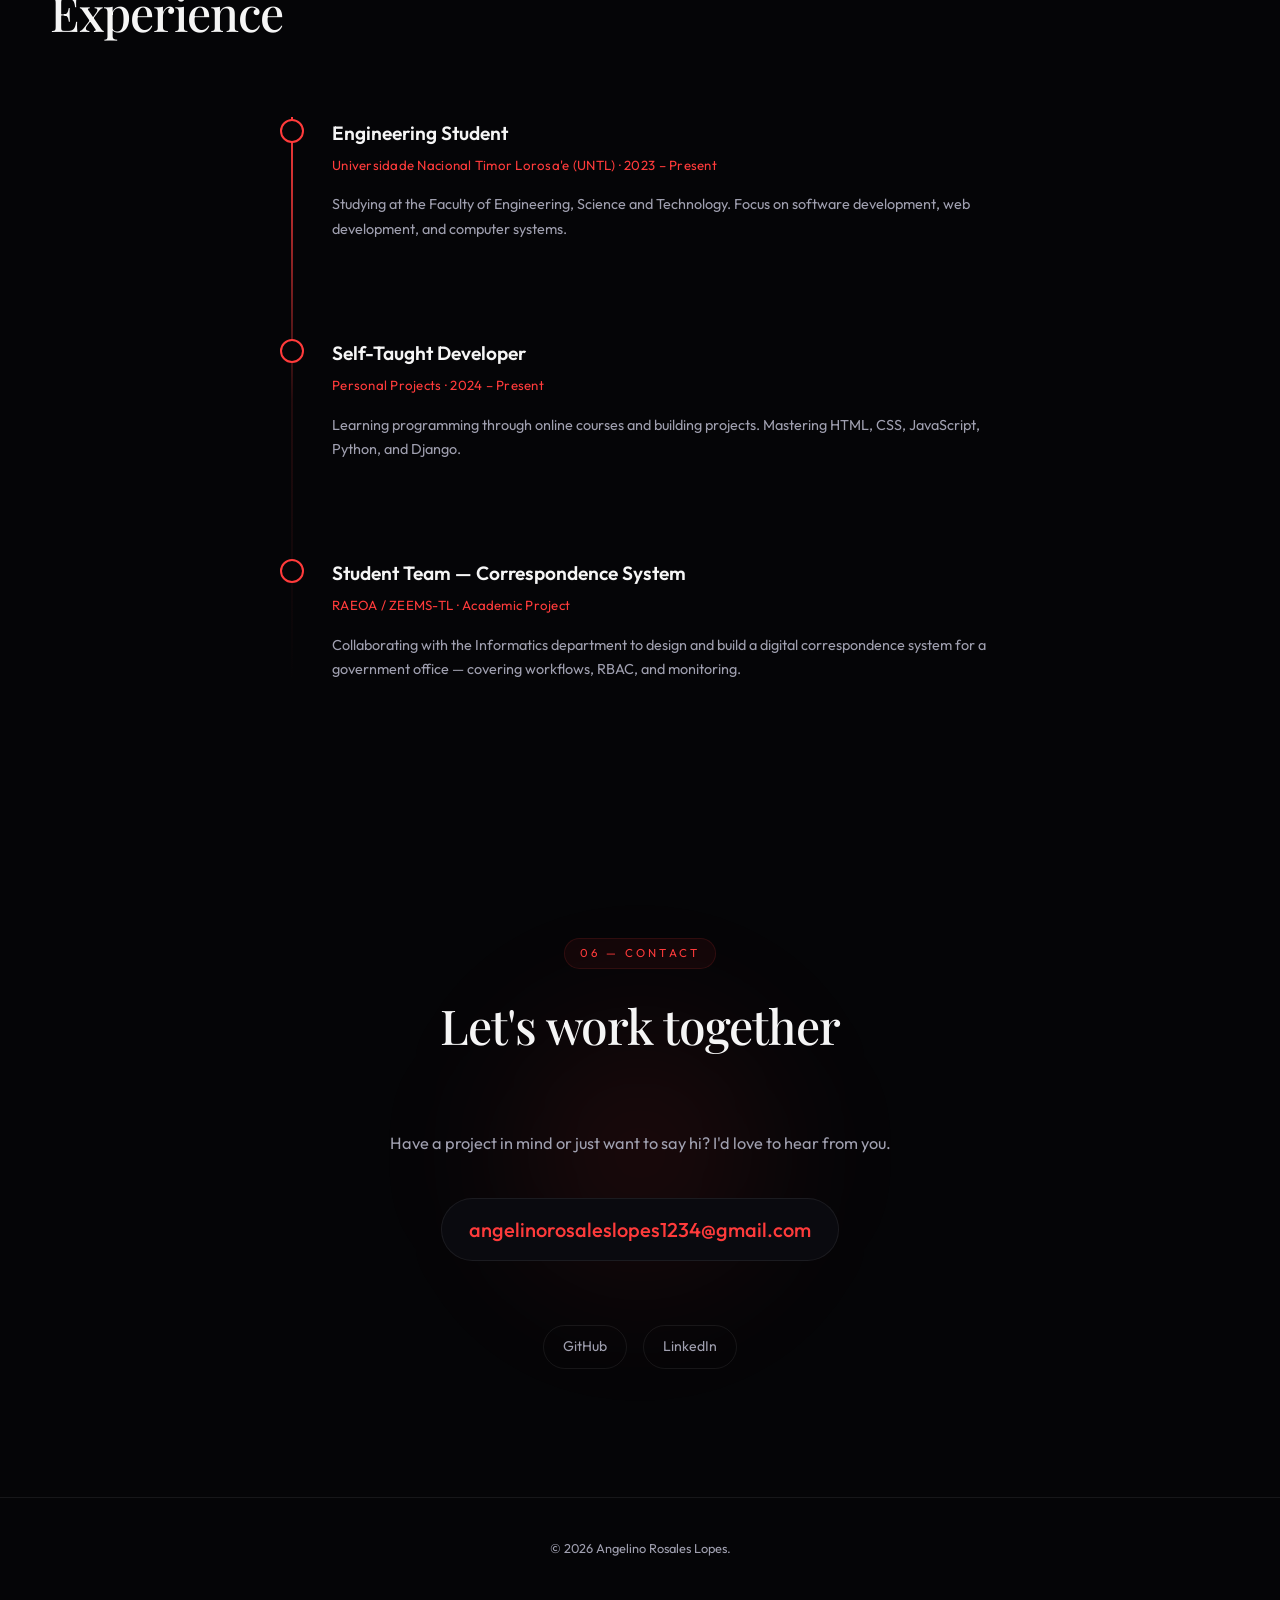
==== commit 80f93f3b: "update new features" ====
--- a/portfolio/index.html
+++ b/portfolio/index.html
@@ -5,6 +5,7 @@
   <meta charset="UTF-8">
   <meta name="viewport" content="width=device-width, initial-scale=1.0">
   <title>Inope Lopes — Software Developer</title>
+  <meta name="description" content="Inope Lopes — Software developer from Timor-Leste. Building clean, reliable web applications.">
   <link rel="preconnect" href="https://fonts.googleapis.com">
   <link rel="preconnect" href="https://fonts.gstatic.com" crossorigin>
   <link
@@ -24,7 +25,6 @@
       <a href="#services">Services</a>
       <a href="#skills">Skills</a>
       <a href="#experience">Experience</a>
-      <a href="#testimonials">Testimonials</a>
       <a href="#contact">Contact</a>
     </nav>
     <button class="menu-toggle" aria-label="Toggle menu">
@@ -35,77 +35,174 @@
   </header>
 
   <main>
+    <!-- ============ HERO ============ -->
     <section class="hero">
-      <p class="hero-tag">SOFTWARE DEVELOPER</p>
+      <p class="hero-tag">Software Developer &middot; Timor-Leste</p>
       <h1 class="hero-title">
         <span class="line">Crafting</span>
         <span class="line accent">code that</span>
-        <span class="line"> matters.</span>
+        <span class="line">matters.</span>
       </h1>
-      <p class="hero-desc">I build software solutions that are clean, efficient, and reliable.</p>
+      <p class="hero-desc">
+        I design and build modern web applications — simple, reliable, and
+        built to support Timor-Leste's digital transformation.
+      </p>
       <div class="hero-cta">
         <a href="#work" class="btn btn-primary">View my work</a>
         <a href="#contact" class="btn btn-ghost">Get in touch</a>
       </div>
+      <div class="hero-meta">
+        <span class="hero-meta-item"><i class="pulse"></i> Available for opportunities</span>
+        <span class="hero-meta-item">Based in Dili, TL</span>
+      </div>
       <div class="scroll-hint">
         <span>Scroll</span>
         <div class="scroll-line"></div>
       </div>
     </section>
 
+    <!-- ============ ABOUT ============ -->
     <section id="about" class="section about">
       <div class="container">
-        <span class="section-label">About</span>
+        <span class="section-label">01 &mdash; About</span>
         <div class="about-grid">
+          <div class="about-content">
+            <div class="about-badge"><span>&#128075; Welcome to my space</span></div>
+            <h2>Hello, I'm <span class="highlight">Inope</span></h2>
+            <p class="subtitle">Engineering Student &amp; Future Software Developer</p>
+            <p>
+              I'm an engineering student at <strong>UNTL's Faculty of Engineering, Science and
+              Technology</strong>, on a path to becoming a software developer. Passionate about
+              coding, problem-solving, and building applications that make a difference.
+            </p>
+            <p>
+              I'm currently expanding my skills in web and software development, with the goal of
+              contributing to the digital transformation in <strong>Timor-Leste</strong>.
+            </p>
+            <div class="personal-info">
+              <div class="info-card">
+                <span class="info-label">&#128205; Location</span>
+                <span class="info-value">Timor-Leste</span>
+              </div>
+              <div class="info-card">
+                <span class="info-label">&#127891; Education</span>
+                <span class="info-value">UNTL, Faculty of Engineering</span>
+              </div>
+              <div class="info-card">
+                <span class="info-label">&#128188; Availability</span>
+                <span class="info-value status">Open for opportunities</span>
+              </div>
+              <div class="info-card">
+                <span class="info-label">&#127919; Focus</span>
+                <span class="info-value">Web &amp; Software Development</span>
+              </div>
+            </div>
+            <div class="about-links">
+              <a href="mailto:angelinorosaleslopes1234@gmail.com" class="about-link">&#9993; Email me</a>
+              <a href="#" class="about-link">&#128196; View Resume</a>
+            </div>
+          </div>
           <div class="about-image">
-            <div class="about-image-inner"></div>
-          </div>
-          <div class="about-content">
-            <h2>Hello, I'm Inope.</h2>
-            <p>I'm an engineering student at <strong>UNTL's Faculty of Engineering, Science and Technology</strong>, on
-              a path to becoming a software developer. Passionate about coding, problem-solving, and building
-              applications that make a difference.</p>
-            <p>I'm currently expanding my skills in web and software development, with the goal of contributing to the
-              digital transformation in Timor-Leste.</p>
-          </div>
-        </div>
+            <div class="about-image-frame">
+              <div class="about-image-inner">
+                <img src="images/inope.png" alt="Inope Lopes">
+              </div>
+            </div>
+            <div class="image-dots"></div>
+            <div class="image-glow"></div>
+          </div>
+        </div>
+
         <div class="stats">
-          <div class="stat"><span class="stat-num">3+</span><span class="stat-label">Years learning</span></div>
-          <div class="stat"><span class="stat-num">5+</span><span class="stat-label">Projects built</span></div>
-          <div class="stat"><span class="stat-num">3+</span><span class="stat-label">Technologies</span></div>
-          <div class="stat"><span class="stat-num">100%</span><span class="stat-label">Commitment</span></div>
-        </div>
-      </div>
-    </section>
-
+          <div class="stat">
+            <span class="stat-num" data-count="3">3</span>
+            <span class="stat-label">Years learning</span>
+            <div class="stat-bar"></div>
+          </div>
+          <div class="stat">
+            <span class="stat-num" data-count="6">6</span>
+            <span class="stat-label">Projects built</span>
+            <div class="stat-bar"></div>
+          </div>
+          <div class="stat">
+            <span class="stat-num" data-count="5">5</span>
+            <span class="stat-label">Technologies</span>
+            <div class="stat-bar"></div>
+          </div>
+          <div class="stat">
+            <span class="stat-num" data-count="100">100</span>
+            <span class="stat-label">Commitment</span>
+            <div class="stat-bar"></div>
+          </div>
+        </div>
+      </div>
+    </section>
+
+    <!-- ============ WORK ============ -->
     <section id="work" class="section work">
       <div class="container">
-        <span class="section-label">Selected Work</span>
+        <span class="section-label">02 &mdash; Selected Work</span>
         <h2 class="section-title">Projects</h2>
         <div class="projects">
-          <article class="project" data-index="0">
+
+          <article class="project">
             <div class="project-visual">
-              <div class="project-placeholder" style="--hue: 25;"></div>
+              <div class="window-bar"><span></span><span></span><span></span></div>
+              <img src="images/correspondence-ui.png" alt="Correspondence Management System dashboard">
             </div>
             <div class="project-info">
+              <span class="project-number">01</span>
+              <h3>Correspondence Management System</h3>
+              <p>
+                Digital correspondence system that streamlines inbound and outbound letter workflows
+                with hierarchical approvals, tracking codes, role-based access control, and real-time
+                deadline monitoring. Built for the RAEOA / ZEEMS-TL government office.
+              </p>
+              <div class="project-tags">
+                <span>Django</span>
+                <span>Tailwind CSS</span>
+                <span>RBAC</span>
+                <span>MySQL</span>
+                <span>WeasyPrint</span>
+              </div>
+            </div>
+          </article>
+
+          <article class="project">
+            <div class="project-visual">
+              <div class="window-bar"><span></span><span></span><span></span></div>
+              <img src="images/ecommerce.png" alt="E-commerce website homepage">
+            </div>
+            <div class="project-info">
+              <span class="project-number">02</span>
               <h3>E-commerce Website</h3>
-              <p>Online store with product catalog, shopping cart, and order management.</p>
+              <p>
+                Online store with a product catalog, shopping cart, order management, secure checkout,
+                and payment options. University project built with HTML, CSS, Bootstrap 5, Django, and MySQL.
+              </p>
               <div class="project-tags">
                 <span>HTML</span>
                 <span>CSS</span>
+                <span>Bootstrap 5</span>
                 <span>JavaScript</span>
                 <span>Django</span>
                 <span>MySQL</span>
               </div>
             </div>
           </article>
-          <article class="project" data-index="1">
+
+          <article class="project">
             <div class="project-visual">
-              <div class="project-placeholder" style="--hue: 180;"></div>
+              <div class="window-bar"><span></span><span></span><span></span></div>
+              <div class="placeholder-visual" data-mark="HB"></div>
             </div>
             <div class="project-info">
+              <span class="project-number">03</span>
               <h3>Hotel Booking System</h3>
-              <p>Web system for managing hotel rooms and reservations.</p>
+              <p>
+                Web system for managing hotel rooms and reservations — availability search, booking
+                requests, and guest management in one clean interface.
+              </p>
               <div class="project-tags">
                 <span>Python</span>
                 <span>Django</span>
@@ -114,28 +211,19 @@
               </div>
             </div>
           </article>
-          <article class="project" data-index="2">
+
+          <article class="project">
             <div class="project-visual">
-              <div class="project-placeholder" style="--hue: 280;"></div>
+              <div class="window-bar"><span></span><span></span><span></span></div>
+              <div class="placeholder-visual" data-mark="PF"></div>
             </div>
             <div class="project-info">
-              <h3>Route Visualization System</h3>
-              <p>System to visualize transportation routes and find fastest paths.</p>
-              <div class="project-tags">
-                <span>Python</span>
-                <span>NetworkX</span>
-                <span>Matplotlib</span>
-                <span>Jupyter</span>
-              </div>
-            </div>
-          </article>
-          <article class="project" data-index="3">
-            <div class="project-visual">
-              <div class="project-placeholder" style="--hue: 320;"></div>
-            </div>
-            <div class="project-info">
+              <span class="project-number">04</span>
               <h3>Personal Portfolio Website</h3>
-              <p>Personal website to showcase projects and skills.</p>
+              <p>
+                Personal website designed to showcase projects, skills, and a growing developer
+                journey with a clean, responsive interface.
+              </p>
               <div class="project-tags">
                 <span>HTML</span>
                 <span>CSS</span>
@@ -144,121 +232,131 @@
               </div>
             </div>
           </article>
-        </div>
-      </div>
-    </section>
-
+
+        </div>
+      </div>
+    </section>
+
+    <!-- ============ SERVICES ============ -->
     <section id="services" class="section services">
       <div class="container">
-        <span class="section-label">What I offer</span>
+        <span class="section-label">03 &mdash; What I offer</span>
         <h2 class="section-title">Services</h2>
         <div class="services-grid">
           <div class="service-card">
+            <span class="service-icon">&#128736;</span>
             <h3>Web Development</h3>
-            <p>Building responsive and modern websites using HTML, CSS, JavaScript, and Django. From landing pages to
-              complete web applications.</p>
+            <p>Building responsive and modern websites using HTML, CSS, JavaScript, and Django. From
+              landing pages to complete web applications.</p>
           </div>
           <div class="service-card">
+            <span class="service-icon">&#128295;</span>
             <h3>Backend Development</h3>
-            <p>Developing backend systems and APIs using Python and Django for reliable and scalable applications.</p>
+            <p>Developing backend systems and APIs using Python and Django for reliable and scalable
+              applications.</p>
           </div>
           <div class="service-card">
+            <span class="service-icon">&#127912;</span>
             <h3>UI / UX Design</h3>
-            <p>Designing simple and user-friendly interfaces that improve user experience and engagement.</p>
-          </div>
-        </div>
-      </div>
-    </section>
-
+            <p>Designing simple and user-friendly interfaces that improve user experience and
+              engagement.</p>
+          </div>
+        </div>
+      </div>
+    </section>
+
+    <!-- ============ SKILLS ============ -->
     <section id="skills" class="section skills">
       <div class="container">
-        <span class="section-label">Skills</span>
+        <span class="section-label">04 &mdash; Skills</span>
         <h2 class="section-title">What I use</h2>
         <div class="skills-grid">
           <div class="skill-card">
-            <span class="skill-icon">◆</span>
+            <span class="skill-icon">&#9670;</span>
             <h3>Frontend</h3>
             <p>HTML, CSS, JavaScript, Bootstrap, Responsive Design</p>
+            <div class="skill-progress">
+              <div class="skill-progress-bar"><div class="skill-progress-fill" style="--w: 85%;"></div></div>
+              <span class="skill-progress-label">Frontend</span>
+            </div>
           </div>
           <div class="skill-card">
-            <span class="skill-icon">◇</span>
+            <span class="skill-icon">&#9671;</span>
             <h3>Backend</h3>
             <p>Python, Django, REST API, MySQL, Database Management</p>
+            <div class="skill-progress">
+              <div class="skill-progress-bar"><div class="skill-progress-fill" style="--w: 70%;"></div></div>
+              <span class="skill-progress-label">Backend</span>
+            </div>
           </div>
           <div class="skill-card">
-            <span class="skill-icon">○</span>
+            <span class="skill-icon">&#9675;</span>
             <h3>Tools</h3>
             <p>Git, GitHub, VS Code, Figma, Command Line</p>
-          </div>
-        </div>
-      </div>
-    </section>
-
+            <div class="skill-progress">
+              <div class="skill-progress-bar"><div class="skill-progress-fill" style="--w: 75%;"></div></div>
+              <span class="skill-progress-label">Tools</span>
+            </div>
+          </div>
+        </div>
+      </div>
+    </section>
+
+    <!-- ============ EXPERIENCE ============ -->
     <section id="experience" class="section experience">
       <div class="container">
-        <span class="section-label">Career</span>
+        <span class="section-label">05 &mdash; Career</span>
         <h2 class="section-title">Experience</h2>
         <div class="timeline">
           <div class="timeline-item">
             <span class="timeline-dot"></span>
             <h3>Engineering Student</h3>
-            <p class="role">Universidade Nacional Timor Lorosa'e (UNTL) · 2023 – Present</p>
-            <p>Studying at the Faculty of Engineering, Science and Technology. Focus on software development, web
-              development, and computer systems.</p>
+            <p class="role">Universidade Nacional Timor Lorosa'e (UNTL) &middot; 2023 &ndash; Present</p>
+            <p>Studying at the Faculty of Engineering, Science and Technology. Focus on software
+              development, web development, and computer systems.</p>
           </div>
           <div class="timeline-item">
             <span class="timeline-dot"></span>
             <h3>Self-Taught Developer</h3>
-            <p class="role">Personal Projects · 2024 – Present</p>
-            <p>Learning programming through online courses and building projects. Mastering HTML, CSS, JavaScript,
-              Python, and Django.</p>
-          </div>
-        </div>
-      </div>
-    </section>
-
-    <section id="testimonials" class="section testimonials">
-      <div class="container">
-        <span class="section-label">Kind words</span>
-        <h2 class="section-title">Testimonials</h2>
-        <div class="testimonials-grid">
-          <blockquote class="testimonial">
-            <p>"Hardworking student with strong interest in technology and programming. Always eager to learn and
-              improve."</p>
-            <cite>— Lecturer, UNTL</cite>
-          </blockquote>
-          <blockquote class="testimonial">
-            <p>"Quick learner who is always motivated to build useful software solutions. Great potential for growth."
-            </p>
-            <cite>— Project Partner</cite>
-          </blockquote>
-        </div>
-      </div>
-    </section>
-
-<section id="contact" class="section contact">
-  <div class="container">
-    <span class="section-label">Contact</span>
-    <h2 class="section-title">Let's work together</h2>
-    <p class="contact-text">Have a project in mind or just want to say hi? I'd love to hear from you.</p>
-    <a href="mailto:angelinorosaleslopes1234@gmail.com" class="contact-email">angelinorosaleslopes1234@gmail.com</a>
-    <div class="contact-links">
-      <a href="https://github.com/inope" target="_blank" rel="noopener noreferrer" aria-label="GitHub">GitHub</a>
-      <a href="https://www.linkedin.com/in/ange-lopes-61977b3b6/" target="_blank" rel="noopener noreferrer"
-        aria-label="LinkedIn">LinkedIn</a>
-      <!-- <a href="#" aria-label="Twitter">Twitter</a> -->
-    </div>
-  </div>
-</section>
+            <p class="role">Personal Projects &middot; 2024 &ndash; Present</p>
+            <p>Learning programming through online courses and building projects. Mastering HTML, CSS,
+              JavaScript, Python, and Django.</p>
+          </div>
+          <div class="timeline-item">
+            <span class="timeline-dot"></span>
+            <h3>Student Team — Correspondence System</h3>
+            <p class="role">RAEOA / ZEEMS-TL &middot; Academic Project</p>
+            <p>Collaborating with the Informatics department to design and build a digital
+              correspondence system for a government office — covering workflows, RBAC, and
+              monitoring.</p>
+          </div>
+        </div>
+      </div>
+    </section>
+
+    <!-- ============ CONTACT ============ -->
+    <section id="contact" class="section contact">
+      <div class="container">
+        <span class="section-label">06 &mdash; Contact</span>
+        <h2 class="section-title">Let's work together</h2>
+        <p class="contact-text">Have a project in mind or just want to say hi? I'd love to hear from you.</p>
+        <a href="mailto:angelinorosaleslopes1234@gmail.com" class="contact-email">angelinorosaleslopes1234@gmail.com</a>
+        <div class="contact-links">
+          <a href="https://github.com/Inope83" target="_blank" rel="noopener noreferrer" aria-label="GitHub">GitHub</a>
+          <a href="https://www.linkedin.com/in/ange-lopes-61977b3b6/" target="_blank" rel="noopener noreferrer"
+            aria-label="LinkedIn">LinkedIn</a>
+        </div>
+      </div>
+    </section>
   </main>
 
   <footer class="footer">
-    <p>© <span id="year"></span> Angelino Rosales Lopes 2026.</p>
+    <p>© <span id="year"></span> Angelino Rosales Lopes.</p>
   </footer>
 
-  <button class="back-top" id="backTop" aria-label="Back to top">↑</button>
+  <button class="back-top" id="backTop" aria-label="Back to top">&uarr;</button>
 
   <script src="./script.js"></script>
 </body>
 
-</html>
+</html>
--- a/portfolio/styles.css
+++ b/portfolio/styles.css
@@ -1,12 +1,15 @@
 :root {
   --bg: #050507;
-  --bg-soft: #121218;
-  --surface: #191922;
+  --bg-soft: #0a0a0f;
+  --surface: #111118;
   --text: #f5f5f5;
-  --text-muted: #9a9691;
+  --text-muted: #a0a0b0;
   --accent: #ff3b3b;
-  --accent-dim: rgba(255, 59, 59, 0.15);
-  --border: rgba(255, 255, 255, 0.06);
+  --accent-dim: rgba(255, 59, 59, 0.12);
+  --accent-soft: rgba(255, 59, 59, 0.06);
+  --accent-glow: rgba(255, 59, 59, 0.3);
+  --border: rgba(255, 255, 255, 0.07);
+  --border-soft: rgba(255, 255, 255, 0.04);
   --font-sans: 'Outfit', system-ui, sans-serif;
   --font-serif: 'Playfair Display', Georgia, serif;
   --space-xs: 0.5rem;
@@ -15,9 +18,10 @@
   --space-lg: 2.5rem;
   --space-xl: 4rem;
   --space-2xl: 6rem;
-  --radius: 12px;
-  --radius-lg: 20px;
-  --transition: 0.3s cubic-bezier(0.4, 0, 0.2, 1);
+  --space-3xl: 8rem;
+  --radius: 14px;
+  --radius-lg: 22px;
+  --transition: 0.45s cubic-bezier(0.2, 0.9, 0.4, 1.1);
 }
 
 *,
@@ -28,6 +32,11 @@
   padding: 0;
 }
 
+a {
+  color: inherit;
+  text-decoration: none;
+}
+
 html {
   scroll-behavior: smooth;
 }
@@ -36,9 +45,15 @@
   font-family: var(--font-sans);
   background: var(--bg);
   color: var(--text);
-  line-height: 1.6;
+  line-height: 1.7;
   overflow-x: hidden;
   min-height: 100vh;
+  -webkit-font-smoothing: antialiased;
+}
+
+::selection {
+  background: var(--accent);
+  color: var(--bg);
 }
 
 .noise {
@@ -46,16 +61,28 @@
   inset: 0;
   pointer-events: none;
   z-index: 1000;
-  opacity: 0.03;
-  background-image: url("data:image/svg+xml,%3Csvg viewBox='0 0 256 256' xmlns='http://www.w3.org/2000/svg'%3E%3Cfilter id='n'%3E%3CfeTurbulence type='fractalNoise' baseFrequency='0.9' numOctaves='4' stitchTiles='stitch'/%3E%3C/filter%3E%3Crect width='100%25' height='100%25' filter='url(%23n)'/%3E%3C/svg%3E");
-}
-
-a {
-  color: inherit;
-  text-decoration: none;
-  transition: color var(--transition);
-}
-
+  opacity: 0.035;
+  background-image: url("data:image/svg+xml,%3Csvg viewBox='0 0 256 256' xmlns='http://www.w3.org/2000/svg'%3E%3Cfilter id='n'%3E%3CfeTurbulence type='fractalNoise' baseFrequency='0.7' numOctaves='3' stitchTiles='stitch'/%3E%3C/filter%3E%3Crect width='100%25' height='100%25' filter='url(%23n)'/%3E%3C/svg%3E");
+}
+
+::-webkit-scrollbar {
+  width: 5px;
+}
+
+::-webkit-scrollbar-track {
+  background: var(--bg-soft);
+}
+
+::-webkit-scrollbar-thumb {
+  background: var(--accent);
+  border-radius: 3px;
+}
+
+::-webkit-scrollbar-thumb:hover {
+  background: #ff5252;
+}
+
+/* ============ HEADER ============ */
 .header {
   position: fixed;
   top: 0;
@@ -65,17 +92,29 @@
   display: flex;
   align-items: center;
   justify-content: space-between;
-  padding: var(--space-md) var(--space-lg);
-  background: rgba(15, 15, 15, 0.8);
-  backdrop-filter: blur(12px);
-  border-bottom: 1px solid var(--border);
-  transition: background var(--transition);
+  padding: 1.1rem var(--space-lg);
+  background: rgba(5, 5, 7, 0.8);
+  backdrop-filter: blur(18px);
+  -webkit-backdrop-filter: blur(18px);
+  border-bottom: 1px solid var(--border-soft);
+  transition: all var(--transition);
+}
+
+.header.scrolled {
+  padding: 0.8rem var(--space-lg);
+  background: rgba(5, 5, 7, 0.94);
+  border-bottom-color: var(--border);
 }
 
 .logo {
-  font-weight: 600;
-  font-size: 1.125rem;
-  letter-spacing: 0.02em;
+  font-weight: 700;
+  font-size: 1.2rem;
+  letter-spacing: -0.02em;
+  background: linear-gradient(135deg, #fff 20%, var(--accent));
+  -webkit-background-clip: text;
+  background-clip: text;
+  color: transparent;
+  position: relative;
 }
 
 .nav {
@@ -84,97 +123,110 @@
 }
 
 .nav a {
-  font-size: 0.9rem;
+  font-size: 0.88rem;
   font-weight: 500;
   color: var(--text-muted);
+  position: relative;
+  padding: 0.25rem 0;
+  transition: color 0.3s;
 }
 
 .nav a:hover {
-  color: var(--accent);
+  color: var(--text);
 }
 
 .menu-toggle {
   display: none;
   flex-direction: column;
-  gap: 6px;
-  background: none;
+  gap: 5px;
+  background: transparent;
   border: none;
   cursor: pointer;
-  padding: 8px;
+  padding: 0.5rem;
+  z-index: 101;
 }
 
 .menu-toggle span {
   width: 24px;
   height: 2px;
   background: var(--text);
-  transition: var(--transition);
-}
-
-body.menu-open {
-  overflow: hidden;
-}
-
-@media (max-width: 900px) {
-  .nav.open {
-    display: flex;
-    position: fixed;
-    top: 60px;
-    left: 0;
-    right: 0;
-    bottom: 0;
-    flex-direction: column;
-    justify-content: center;
-    align-items: center;
-    gap: var(--space-lg);
-    background: var(--bg);
-    font-size: 1.25rem;
-  }
-
-  .menu-toggle.active span:nth-child(1) {
-    transform: rotate(45deg) translate(5px, 5px);
-  }
-
-  .menu-toggle.active span:nth-child(2) {
-    opacity: 0;
-  }
-
-  .menu-toggle.active span:nth-child(3) {
-    transform: rotate(-45deg) translate(5px, -5px);
-  }
-}
-
+  border-radius: 2px;
+  transition: all 0.3s ease;
+}
+
+.menu-toggle.active span:nth-child(1) {
+  transform: translateY(7px) rotate(45deg);
+}
+
+.menu-toggle.active span:nth-child(2) {
+  opacity: 0;
+}
+
+.menu-toggle.active span:nth-child(3) {
+  transform: translateY(-7px) rotate(-45deg);
+}
+
+/* ============ HERO ============ */
 .hero {
   min-height: 100vh;
   display: flex;
   flex-direction: column;
   justify-content: center;
-  padding: calc(80px + var(--space-2xl)) var(--space-lg) var(--space-2xl);
-  max-width: 900px;
+  padding: calc(96px + var(--space-2xl)) var(--space-lg) var(--space-2xl);
+  max-width: 1000px;
   margin: 0 auto;
+  position: relative;
+}
+
+.hero::before {
+  content: '';
+  position: absolute;
+  top: 15%;
+  right: -12%;
+  width: 480px;
+  height: 480px;
+  background: radial-gradient(circle, var(--accent-dim) 0%, transparent 70%);
+  border-radius: 50%;
+  filter: blur(70px);
+  z-index: -1;
+}
+
+.hero::after {
+  content: '';
+  position: absolute;
+  bottom: 5%;
+  left: -15%;
+  width: 380px;
+  height: 380px;
+  background: radial-gradient(circle, var(--accent-dim) 0%, transparent 70%);
+  border-radius: 50%;
+  filter: blur(90px);
+  z-index: -1;
 }
 
 .hero-tag {
-  font-size: 0.85rem;
+  font-size: 0.78rem;
   text-transform: uppercase;
-  letter-spacing: 0.2em;
+  letter-spacing: 0.3em;
   color: var(--accent);
   margin-bottom: var(--space-md);
   opacity: 0;
-  animation: fadeUp 0.8s ease forwards;
+  animation: fadeUp 0.7s ease forwards;
 }
 
 .hero-title {
   font-family: var(--font-serif);
-  font-size: clamp(2.5rem, 6vw, 4rem);
-  font-weight: 400;
-  line-height: 1.15;
+  font-size: clamp(2.9rem, 7.5vw, 5rem);
+  font-weight: 500;
+  line-height: 1.08;
   margin-bottom: var(--space-md);
+  letter-spacing: -0.02em;
 }
 
 .hero-title .line {
   display: block;
   opacity: 0;
-  animation: fadeUp 0.8s ease forwards;
+  animation: fadeUp 0.7s ease forwards;
 }
 
 .hero-title .line:nth-child(1) {
@@ -192,15 +244,28 @@
 .hero-title .accent {
   color: var(--accent);
   font-style: italic;
+  position: relative;
+  display: inline-block;
+}
+
+.hero-title .accent::before {
+  content: '';
+  position: absolute;
+  bottom: 6px;
+  left: 0;
+  width: 100%;
+  height: 28%;
+  background: var(--accent-soft);
+  z-index: -1;
 }
 
 .hero-desc {
-  font-size: 1.125rem;
-  color: var(--text-muted);
-  max-width: 480px;
+  font-size: 1.1rem;
+  color: var(--text-muted);
+  max-width: 520px;
   margin-bottom: var(--space-lg);
   opacity: 0;
-  animation: fadeUp 0.8s ease 0.5s forwards;
+  animation: fadeUp 0.7s ease 0.55s forwards;
 }
 
 .hero-cta {
@@ -208,38 +273,100 @@
   gap: var(--space-sm);
   flex-wrap: wrap;
   opacity: 0;
-  animation: fadeUp 0.8s ease 0.6s forwards;
+  animation: fadeUp 0.7s ease 0.7s forwards;
 }
 
 .btn {
   display: inline-block;
-  padding: 0.875rem 1.5rem;
-  font-size: 0.95rem;
-  font-weight: 500;
-  border-radius: var(--radius);
-  transition: var(--transition);
+  padding: 0.9rem 1.9rem;
+  font-size: 0.92rem;
+  font-weight: 600;
+  border-radius: 50px;
+  transition: all var(--transition);
   border: 1px solid transparent;
+  cursor: pointer;
+  letter-spacing: 0.01em;
 }
 
 .btn-primary {
   background: var(--accent);
   color: var(--bg);
+  position: relative;
+  overflow: hidden;
+}
+
+.btn-primary::before {
+  content: '';
+  position: absolute;
+  top: 50%;
+  left: 50%;
+  width: 0;
+  height: 0;
+  background: rgba(255, 255, 255, 0.18);
+  border-radius: 50%;
+  transform: translate(-50%, -50%);
+  transition: width 0.6s, height 0.6s;
+}
+
+.btn-primary:hover::before {
+  width: 320px;
+  height: 320px;
 }
 
 .btn-primary:hover {
   background: #ff5252;
-  transform: translateY(-2px);
-  box-shadow: 0 8px 24px rgba(255, 82, 82, 0.25);
+  transform: translateY(-3px);
+  box-shadow: 0 14px 34px rgba(255, 59, 59, 0.32);
 }
 
 .btn-ghost {
   border-color: var(--border);
   color: var(--text);
+  background: transparent;
 }
 
 .btn-ghost:hover {
   border-color: var(--accent);
   color: var(--accent);
+  transform: translateY(-3px);
+}
+
+.hero-meta {
+  display: flex;
+  gap: var(--space-lg);
+  margin-top: var(--space-xl);
+  flex-wrap: wrap;
+  opacity: 0;
+  animation: fadeUp 0.7s ease 0.85s forwards;
+}
+
+.hero-meta-item {
+  font-size: 0.82rem;
+  color: var(--text-muted);
+  display: inline-flex;
+  align-items: center;
+  gap: 8px;
+}
+
+.hero-meta-item .pulse {
+  width: 8px;
+  height: 8px;
+  border-radius: 50%;
+  background: var(--accent);
+  box-shadow: 0 0 0 0 var(--accent-glow);
+  animation: pulseDot 2.4s infinite;
+}
+
+@keyframes pulseDot {
+  0% {
+    box-shadow: 0 0 0 0 rgba(255, 59, 59, 0.5);
+  }
+  70% {
+    box-shadow: 0 0 0 10px rgba(255, 59, 59, 0);
+  }
+  100% {
+    box-shadow: 0 0 0 0 rgba(255, 59, 59, 0);
+  }
 }
 
 .scroll-hint {
@@ -249,27 +376,27 @@
   display: flex;
   align-items: center;
   gap: var(--space-sm);
-  font-size: 0.75rem;
+  font-size: 0.68rem;
   text-transform: uppercase;
-  letter-spacing: 0.15em;
+  letter-spacing: 0.22em;
   color: var(--text-muted);
   opacity: 0;
-  animation: fadeUp 0.8s ease 0.9s forwards;
+  animation: fadeUp 0.7s ease 1s forwards;
 }
 
 .scroll-line {
   width: 1px;
-  height: 40px;
-  background: linear-gradient(to bottom, var(--text-muted), transparent);
-  animation: scrollPulse 2s ease-in-out infinite;
-}
-
+  height: 50px;
+  background: linear-gradient(to bottom, var(--accent), transparent);
+  animation: scrollPulse 2.2s ease-in-out infinite;
+}
+
+/* ============ ANIMATIONS ============ */
 @keyframes fadeUp {
   from {
     opacity: 0;
-    transform: translateY(20px);
-  }
-
+    transform: translateY(28px);
+  }
   to {
     opacity: 1;
     transform: translateY(0);
@@ -277,127 +404,351 @@
 }
 
 @keyframes scrollPulse {
-
   0%,
   100% {
-    opacity: 0.5;
+    opacity: 0.3;
     transform: scaleY(0.8);
   }
-
   50% {
     opacity: 1;
     transform: scaleY(1);
   }
 }
 
+/* ============ SECTIONS ============ */
 .section {
-  padding: var(--space-2xl) var(--space-lg);
+  padding: var(--space-3xl) var(--space-lg);
+  position: relative;
+  scroll-margin-top: 76px;
 }
 
 .container {
-  max-width: 1100px;
+  max-width: 1180px;
   margin: 0 auto;
 }
 
 .section-label {
-  display: block;
-  font-size: 0.8rem;
+  display: inline-block;
+  font-size: 0.72rem;
   text-transform: uppercase;
-  letter-spacing: 0.2em;
+  letter-spacing: 0.28em;
   color: var(--accent);
   margin-bottom: var(--space-sm);
+  padding: 0.3rem 0.9rem;
+  background: var(--accent-soft);
+  border: 1px solid var(--accent-dim);
+  border-radius: 50px;
 }
 
 .section-title {
   font-family: var(--font-serif);
-  font-size: clamp(2rem, 4vw, 2.75rem);
-  font-weight: 400;
+  font-size: clamp(2rem, 4.5vw, 3rem);
+  font-weight: 500;
   margin-bottom: var(--space-xl);
-}
-
+  letter-spacing: -0.02em;
+}
+
+/* ============ ABOUT ============ */
 .about-grid {
   display: grid;
-  grid-template-columns: 1.2fr 1fr;
-  /* Changed: content takes 1.2fr, image takes 1fr */
-  gap: var(--space-2xl);
+  grid-template-columns: 1.15fr 0.85fr;
+  gap: var(--space-xl);
   align-items: center;
 }
 
+.about-content .about-badge {
+  margin-bottom: var(--space-sm);
+}
+
+.about-badge span {
+  font-size: 0.78rem;
+  color: var(--text-muted);
+  background: var(--surface);
+  border: 1px solid var(--border);
+  padding: 0.35rem 0.9rem;
+  border-radius: 50px;
+}
+
+.about-content h2 {
+  font-family: var(--font-serif);
+  font-size: 2.4rem;
+  font-weight: 500;
+  margin-bottom: var(--space-sm);
+  letter-spacing: -0.02em;
+}
+
+.about-content h2 .highlight {
+  color: var(--accent);
+  position: relative;
+  font-style: italic;
+}
+
+.about-content .subtitle {
+  font-size: 0.95rem;
+  color: var(--accent);
+  margin-bottom: var(--space-md);
+  letter-spacing: 0.02em;
+  font-weight: 500;
+}
+
+.about-content p {
+  color: var(--text-muted);
+  margin-bottom: var(--space-md);
+  line-height: 1.75;
+  font-size: 0.96rem;
+}
+
+.about-content p strong {
+  color: var(--text);
+  font-weight: 600;
+}
+
+.personal-info {
+  display: grid;
+  grid-template-columns: repeat(2, 1fr);
+  gap: var(--space-sm);
+  margin: var(--space-lg) 0;
+}
+
+.info-card {
+  background: var(--surface);
+  border: 1px solid var(--border);
+  border-radius: var(--radius);
+  padding: var(--space-sm) var(--space-md);
+  transition: all var(--transition);
+}
+
+.info-card:hover {
+  border-color: var(--accent-dim);
+  transform: translateY(-3px);
+  background: var(--bg-soft);
+}
+
+.info-card .info-label {
+  font-size: 0.68rem;
+  text-transform: uppercase;
+  color: var(--text-muted);
+  letter-spacing: 0.08em;
+}
+
+.info-card .info-value {
+  font-size: 0.9rem;
+  font-weight: 500;
+  color: var(--text);
+  margin-top: 4px;
+  display: block;
+}
+
+.info-card .status {
+  color: #4ade80;
+}
+
+.about-links {
+  display: flex;
+  gap: var(--space-sm);
+  flex-wrap: wrap;
+}
+
+.about-link {
+  padding: 0.65rem 1.3rem;
+  background: var(--surface);
+  border: 1px solid var(--border);
+  border-radius: 50px;
+  font-size: 0.85rem;
+  transition: all var(--transition);
+  display: inline-flex;
+  align-items: center;
+  gap: 8px;
+  color: var(--text);
+}
+
+.about-link:hover {
+  border-color: var(--accent);
+  color: var(--accent);
+  transform: translateY(-2px);
+}
+
+/* Portrait */
 .about-image {
-  aspect-ratio: 4/5;
-  border-radius: var(--radius-lg);
+  position: relative;
+  width: 100%;
+  max-width: 340px;
+  margin: 0 auto;
+}
+
+.about-image::before {
+  content: '';
+  position: absolute;
+  top: 50%;
+  left: 50%;
+  transform: translate(-50%, -50%) translateY(6%);
+  width: 130%;
+  height: 85%;
+  border-radius: 50%;
+  background: radial-gradient(ellipse, var(--accent-dim) 0%, transparent 65%);
+  filter: blur(8px);
+  z-index: 0;
+}
+
+.about-image-frame {
+  position: relative;
+  z-index: 1;
+  padding-bottom: 0.1rem;
+}
+
+.about-image-inner {
+  position: relative;
+  width: 100%;
+  aspect-ratio: 260 / 460;
   overflow: hidden;
-  background: var(--surface);
-  order: 2;
-  /* Ensures image appears second in the grid */
-}
-
-.about-content {
-  order: 1;
-  /* Ensures content appears first */
-}
-
-.about-image-inner {
+  border-radius: 32px 32px 170px 170px;
+  border: 1px solid var(--border);
+}
+
+.about-image-inner img {
   width: 100%;
   height: 100%;
-  background: linear-gradient(135deg, var(--accent-dim) 0%, transparent 50%, var(--surface) 100%);
-}
-
-.about-content h2 {
+  object-fit: cover;
+  object-position: 50% 10%;
+  transition: transform 0.8s cubic-bezier(0.3, 1, 0.3, 1);
+}
+
+.about-image:hover .about-image-inner img {
+  transform: scale(1.07);
+}
+
+.about-image-inner::after {
+  content: '';
+  position: absolute;
+  inset: 0;
+  background: linear-gradient(135deg, transparent 40%, rgba(255, 59, 59, 0.12));
+  pointer-events: none;
+}
+
+.image-dots {
+  position: absolute;
+  bottom: -14px;
+  right: -14px;
+  width: 96px;
+  height: 96px;
+  background-image: radial-gradient(var(--accent) 2px, transparent 2px);
+  background-size: 16px 16px;
+  pointer-events: none;
+  z-index: 1;
+  opacity: 0.55;
+  transition: opacity 0.3s;
+}
+
+.about-image:hover .image-dots {
+  opacity: 1;
+}
+
+.image-glow {
+  position: absolute;
+  top: -22px;
+  left: -22px;
+  width: 76px;
+  height: 76px;
+  border: 1px solid var(--accent-dim);
+  border-radius: 50%;
+  pointer-events: none;
+  z-index: 1;
+  animation: rotateSlow 22s linear infinite;
+}
+
+@keyframes rotateSlow {
+  from {
+    transform: rotate(0deg);
+  }
+  to {
+    transform: rotate(360deg);
+  }
+}
+
+/* ============ STATS ============ */
+.stats {
+  display: grid;
+  grid-template-columns: repeat(4, 1fr);
+  gap: var(--space-lg);
+  padding: var(--space-xl) 0 var(--space-sm);
+  margin-top: var(--space-xl);
+  border-top: 1px solid var(--border);
+}
+
+.stat {
+  text-align: center;
+  position: relative;
+}
+
+.stat-num {
   font-family: var(--font-serif);
-  font-size: 1.75rem;
-  font-weight: 400;
-  margin-bottom: var(--space-md);
-}
-
-.about-content p {
-  color: var(--text-muted);
-  margin-bottom: var(--space-md);
-}
-
-/* Optional: Add hover effect for the image */
-.about-image {
-  transition: transform 0.3s ease, box-shadow 0.3s ease;
-}
-
-.about-image:hover {
-  transform: translateY(-4px);
-  box-shadow: 0 20px 40px -12px rgba(0, 0, 0, 0.2);
-}
-
-/* Responsive design for mobile */
-@media (max-width: 768px) {
-  .about-grid {
-    grid-template-columns: 1fr;
-    gap: var(--space-xl);
-  }
-
-  .about-image {
-    order: 2;
-  }
-
-  .about-content {
-    order: 1;
-  }
-}
+  font-size: clamp(2.2rem, 4vw, 3.1rem);
+  font-weight: 600;
+  color: var(--accent);
+  display: inline-block;
+  margin-bottom: var(--space-xs);
+}
+
+.stat-bar {
+  width: 0;
+  height: 3px;
+  background: linear-gradient(90deg, var(--accent), transparent 160%);
+  margin: 12px auto 8px;
+  border-radius: 4px;
+  transition: width 1.1s ease;
+}
+
+.stat:nth-child(1) .stat-bar {
+  width: 72%;
+  animation: barIn 1.1s 0.2s ease both;
+}
+
+.stat:nth-child(2) .stat-bar {
+  width: 55%;
+  animation: barIn 1.1s 0.35s ease both;
+}
+
+.stat:nth-child(3) .stat-bar {
+  width: 48%;
+  animation: barIn 1.1s 0.5s ease both;
+}
+
+.stat:nth-child(4) .stat-bar {
+  width: 100%;
+  animation: barIn 1.1s 0.65s ease both;
+}
+
+@keyframes barIn {
+  from {
+    width: 0;
+  }
+}
+
+.stat-label {
+  font-size: 0.8rem;
+  color: var(--text-muted);
+  letter-spacing: 0.02em;
+}
+
+/* ============ WORK / PROJECTS ============ */
 .projects {
   display: flex;
   flex-direction: column;
-  gap: var(--space-xl);
+  gap: var(--space-2xl);
 }
 
 .project {
   display: grid;
-  grid-template-columns: 1fr 1fr;
+  grid-template-columns: 1.15fr 0.85fr;
   gap: var(--space-xl);
   align-items: center;
   padding: var(--space-lg);
   border-radius: var(--radius-lg);
   background: var(--bg-soft);
   border: 1px solid var(--border);
-  transition: var(--transition);
+  transition: all var(--transition);
   opacity: 0;
-  transform: translateY(24px);
+  transform: translateY(30px);
 }
 
 .project.visible {
@@ -409,42 +760,150 @@
   direction: rtl;
 }
 
-.project:nth-child(even)>* {
+.project:nth-child(even) > * {
   direction: ltr;
 }
 
 .project:hover {
-  border-color: rgba(255, 59, 59, 0.3);
-  box-shadow: 0 20px 40px rgba(0, 0, 0, 0.5);
+  border-color: var(--accent-dim);
+  transform: translateY(-6px);
+  box-shadow: 0 30px 50px -18px rgba(0, 0, 0, 0.55), 0 0 0 1px var(--accent-dim);
 }
 
 .project-visual {
   border-radius: var(--radius);
   overflow: hidden;
   aspect-ratio: 16/10;
-}
-
-.project-placeholder {
+  position: relative;
+  background: var(--surface);
+  border: 1px solid var(--border);
+}
+
+.window-bar {
+  position: absolute;
+  top: 0;
+  left: 0;
+  right: 0;
+  height: 26px;
+  display: flex;
+  align-items: center;
+  gap: 6px;
+  padding: 0 12px;
+  background: rgba(10, 10, 15, 0.85);
+  backdrop-filter: blur(4px);
+  z-index: 3;
+  border-bottom: 1px solid var(--border);
+}
+
+.window-bar span {
+  width: 8px;
+  height: 8px;
+  border-radius: 50%;
+  background: rgba(255, 255, 255, 0.14);
+}
+
+.window-bar span:first-child {
+  background: var(--accent);
+}
+
+.project-visual img {
   width: 100%;
   height: 100%;
-  background: linear-gradient(135deg, hsl(var(--hue), 35%, 18%) 0%, hsl(var(--hue), 25%, 12%) 100%);
-  transition: transform var(--transition);
-}
-
-.project:hover .project-placeholder {
-  transform: scale(1.03);
+  object-fit: contain;
+  transition: transform 0.7s cubic-bezier(0.3, 1, 0.3, 1);
+}
+
+.project:hover .project-visual img {
+  transform: scale(1.05) translateY(0);
+}
+
+.project-visual::after {
+  content: '';
+  position: absolute;
+  inset: 0;
+  background: linear-gradient(135deg, transparent 55%, rgba(0, 0, 0, 0.35));
+  opacity: 0;
+  transition: opacity 0.35s;
+  pointer-events: none;
+}
+
+.project:hover .project-visual::after {
+  opacity: 1;
+}
+
+/* Styled placeholder for projects without screenshots */
+.placeholder-visual {
+  position: absolute;
+  inset: 0;
+  background:
+    radial-gradient(circle at 22% 18%, var(--accent-dim) 0%, transparent 45%),
+    radial-gradient(circle at 80% 85%, var(--accent-soft) 0%, transparent 50%),
+    var(--surface);
+  display: flex;
+  align-items: center;
+  justify-content: center;
+}
+
+.placeholder-visual::before {
+  content: attr(data-mark);
+  font-family: var(--font-serif);
+  font-style: italic;
+  font-size: clamp(3rem, 6vw, 5rem);
+  color: var(--accent);
+  opacity: 0.85;
+  transition: transform 0.5s;
+}
+
+.placeholder-visual::after {
+  content: '';
+  position: absolute;
+  width: 130px;
+  height: 130px;
+  border: 1px solid var(--accent-dim);
+  border-radius: 50%;
+  animation: rotateSlow 26s linear infinite;
+}
+
+.project:hover .placeholder-visual::before {
+  transform: scale(1.1);
+}
+
+/* Project info */
+.project-number {
+  font-family: var(--font-serif);
+  font-style: italic;
+  font-size: 0.85rem;
+  color: var(--accent);
+  margin-bottom: var(--space-xs);
+  display: inline-flex;
+  align-items: center;
+  gap: 8px;
+}
+
+.project-number::after {
+  content: '';
+  width: 34px;
+  height: 1px;
+  background: var(--accent);
+  opacity: 0.5;
 }
 
 .project-info h3 {
-  font-size: 1.5rem;
+  font-size: 1.45rem;
   font-weight: 600;
-  margin-bottom: var(--space-xs);
+  margin-bottom: var(--space-sm);
+  letter-spacing: -0.01em;
+  background: linear-gradient(135deg, #fff, var(--text-muted));
+  -webkit-background-clip: text;
+  background-clip: text;
+  color: transparent;
 }
 
 .project-info p {
   color: var(--text-muted);
-  font-size: 0.95rem;
+  font-size: 0.92rem;
   margin-bottom: var(--space-md);
+  line-height: 1.7;
 }
 
 .project-tags {
@@ -454,13 +913,88 @@
 }
 
 .project-tags span {
-  font-size: 0.75rem;
-  padding: 0.35rem 0.65rem;
+  font-size: 0.7rem;
+  padding: 0.32rem 0.85rem;
   background: var(--surface);
-  border-radius: 6px;
-  color: var(--text-muted);
-}
-
+  border: 1px solid var(--border);
+  border-radius: 50px;
+  color: var(--text-muted);
+  transition: all var(--transition);
+}
+
+.project-tags span:hover {
+  background: var(--accent-dim);
+  border-color: var(--accent-dim);
+  color: var(--accent);
+}
+
+/* ============ SERVICES ============ */
+.services-grid {
+  display: grid;
+  grid-template-columns: repeat(3, 1fr);
+  gap: var(--space-lg);
+}
+
+.service-card {
+  padding: var(--space-xl) var(--space-lg);
+  border-radius: var(--radius-lg);
+  background: var(--bg-soft);
+  border: 1px solid var(--border);
+  transition: all var(--transition);
+  opacity: 0;
+  transform: translateY(24px);
+  text-align: center;
+  position: relative;
+  overflow: hidden;
+}
+
+.service-card::before {
+  content: '';
+  position: absolute;
+  top: 0;
+  left: 50%;
+  transform: translateX(-50%);
+  width: 60%;
+  height: 1px;
+  background: linear-gradient(90deg, transparent, var(--accent), transparent);
+  opacity: 0;
+  transition: opacity 0.4s;
+}
+
+.service-card.visible {
+  opacity: 1;
+  transform: translateY(0);
+}
+
+.service-card:hover {
+  border-color: var(--accent-dim);
+  transform: translateY(-8px);
+}
+
+.service-card:hover::before {
+  opacity: 1;
+}
+
+.service-icon {
+  font-size: 2.4rem;
+  margin-bottom: var(--space-md);
+  display: inline-block;
+  filter: drop-shadow(0 0 8px var(--accent-dim));
+}
+
+.service-card h3 {
+  font-size: 1.15rem;
+  margin-bottom: var(--space-sm);
+  font-weight: 600;
+}
+
+.service-card p {
+  font-size: 0.85rem;
+  color: var(--text-muted);
+  line-height: 1.75;
+}
+
+/* ============ SKILLS ============ */
 .skills-grid {
   display: grid;
   grid-template-columns: repeat(3, 1fr);
@@ -472,9 +1006,26 @@
   border-radius: var(--radius-lg);
   background: var(--bg-soft);
   border: 1px solid var(--border);
-  transition: var(--transition);
+  transition: all var(--transition);
   opacity: 0;
-  transform: translateY(20px);
+  transform: translateY(24px);
+  position: relative;
+  overflow: hidden;
+}
+
+.skill-card::before {
+  content: '';
+  position: absolute;
+  top: 0;
+  left: -100%;
+  width: 100%;
+  height: 100%;
+  background: linear-gradient(90deg, transparent, var(--accent-soft), transparent);
+  transition: left 0.7s;
+}
+
+.skill-card:hover::before {
+  left: 100%;
 }
 
 .skill-card.visible {
@@ -484,230 +1035,213 @@
 
 .skill-card:hover {
   border-color: var(--accent-dim);
-  transform: translateY(-4px);
+  transform: translateY(-6px);
 }
 
 .skill-icon {
-  display: block;
-  font-size: 1.5rem;
+  display: inline-block;
+  font-size: 1.9rem;
+  margin-bottom: var(--space-sm);
   color: var(--accent);
-  margin-bottom: var(--space-sm);
 }
 
 .skill-card h3 {
-  font-size: 1.125rem;
+  font-size: 1.15rem;
   font-weight: 600;
   margin-bottom: var(--space-xs);
 }
 
-.skill-card p {
+.skill-card > p {
+  font-size: 0.85rem;
+  color: var(--text-muted);
+  line-height: 1.7;
+  margin-bottom: var(--space-md);
+}
+
+.skill-progress {
+  margin-top: var(--space-md);
+}
+
+.skill-progress-bar {
+  height: 5px;
+  background: var(--surface);
+  border-radius: 5px;
+  overflow: hidden;
+}
+
+.skill-progress-fill {
+  width: 0;
+  height: 100%;
+  background: linear-gradient(90deg, var(--accent), #ff8c8c);
+  border-radius: 5px;
+  transition: width 1.2s cubic-bezier(0.2, 0.9, 0.4, 1);
+}
+
+.skill-card.visible .skill-progress-fill {
+  width: var(--w, 80%);
+}
+
+.skill-progress-label {
+  display: block;
+  font-size: 0.72rem;
+  color: var(--text-muted);
+  margin-top: 8px;
+  text-transform: uppercase;
+  letter-spacing: 0.12em;
+}
+
+/* ============ TIMELINE ============ */
+.timeline {
+  position: relative;
+  max-width: 720px;
+  margin: 0 auto;
+}
+
+.timeline::before {
+  content: '';
+  position: absolute;
+  left: 11px;
+  top: 0;
+  bottom: 0;
+  width: 2px;
+  background: linear-gradient(to bottom, var(--accent), var(--accent-dim), transparent);
+}
+
+.timeline-item {
+  position: relative;
+  padding-left: 52px;
+  padding-bottom: var(--space-2xl);
+  opacity: 0;
+  transform: translateX(-20px);
+  transition: all var(--transition);
+}
+
+.timeline-item.visible {
+  opacity: 1;
+  transform: translateX(0);
+}
+
+.timeline-item:last-child {
+  padding-bottom: 0;
+}
+
+.timeline-dot {
+  position: absolute;
+  left: 0;
+  top: 2px;
+  width: 24px;
+  height: 24px;
+  border-radius: 50%;
+  background: var(--bg);
+  border: 2px solid var(--accent);
+  transition: all var(--transition);
+}
+
+.timeline-item:hover .timeline-dot {
+  transform: scale(1.15);
+  background: var(--accent);
+  box-shadow: 0 0 0 6px var(--accent-soft);
+}
+
+.timeline-item h3 {
+  font-size: 1.2rem;
+  margin-bottom: 4px;
+  font-weight: 600;
+}
+
+.timeline-item .role {
+  color: var(--accent);
+  font-size: 0.83rem;
+  margin-bottom: var(--space-sm);
+  letter-spacing: 0.02em;
+}
+
+.timeline-item p {
   font-size: 0.9rem;
   color: var(--text-muted);
-  line-height: 1.6;
-}
-
+  line-height: 1.7;
+}
+
+/* ============ CONTACT ============ */
 .contact {
   text-align: center;
+  position: relative;
+}
+
+.contact::before {
+  content: '';
+  position: absolute;
+  top: 50%;
+  left: 50%;
+  transform: translate(-50%, -50%);
+  width: 380px;
+  height: 380px;
+  background: radial-gradient(circle, var(--accent-dim) 0%, transparent 70%);
+  border-radius: 50%;
+  filter: blur(60px);
+  z-index: -1;
 }
 
 .contact-text {
   color: var(--text-muted);
-  max-width: 480px;
+  max-width: 520px;
   margin: 0 auto var(--space-md);
+  font-size: 1.02rem;
 }
 
 .contact-email {
-  display: inline-block;
-  font-size: 1.5rem;
+  display: inline-flex;
+  align-items: center;
+  gap: 10px;
+  font-size: 1.25rem;
   font-weight: 500;
   color: var(--accent);
-  margin-bottom: var(--space-lg);
-  transition: color var(--transition);
+  margin-bottom: var(--space-xl);
+  margin-top: var(--space-sm);
+  padding: 0.85rem 1.7rem;
+  border: 1px solid var(--border);
+  border-radius: 60px;
+  background: var(--bg-soft);
+  transition: all var(--transition);
+  word-break: break-all;
 }
 
 .contact-email:hover {
-  color: #ff5252;
+  background: var(--accent-dim);
+  transform: translateY(-3px);
+  border-color: var(--accent);
 }
 
 .contact-links {
   display: flex;
   justify-content: center;
-  gap: var(--space-lg);
+  gap: var(--space-sm);
+  flex-wrap: wrap;
 }
 
 .contact-links a {
   color: var(--text-muted);
-  font-size: 0.9rem;
+  font-size: 0.88rem;
+  padding: 0.55rem 1.2rem;
+  border-radius: 50px;
+  border: 1px solid var(--border);
+  transition: all var(--transition);
 }
 
 .contact-links a:hover {
   color: var(--accent);
-}
-
-.stats {
-  display: grid;
-  grid-template-columns: repeat(4, 1fr);
-  gap: var(--space-lg);
-  padding: var(--space-xl) 0;
-  border-top: 1px solid var(--border);
-  border-bottom: 1px solid var(--border);
-}
-
-.stat {
-  text-align: center;
-}
-
-.stat-num {
-  font-family: var(--font-serif);
-  font-size: clamp(2rem, 4vw, 3rem);
-  color: var(--accent);
-  display: block;
-  margin-bottom: var(--space-xs);
-}
-
-.stat-label {
-  font-size: 0.85rem;
-  color: var(--text-muted);
-}
-
-.services-grid {
-  display: grid;
-  grid-template-columns: repeat(3, 1fr);
-  gap: var(--space-lg);
-}
-
-.service-card {
-  padding: var(--space-lg);
-  border-radius: var(--radius-lg);
-  background: var(--bg-soft);
-  border: 1px solid var(--border);
-  transition: opacity var(--transition), transform var(--transition), border-color var(--transition);
-  opacity: 0;
-  transform: translateY(20px);
-}
-
-.service-card.visible {
-  opacity: 1;
-  transform: translateY(0);
-}
-
-.service-card:hover {
   border-color: var(--accent-dim);
-}
-
-.service-card h3 {
-  font-size: 1.125rem;
-  margin-bottom: var(--space-sm);
-}
-
-.service-card p {
-  font-size: 0.9rem;
-  color: var(--text-muted);
-  line-height: 1.6;
-}
-
-.timeline {
-  position: relative;
-  max-width: 640px;
-  margin: 0 auto;
-}
-
-.timeline::before {
-  content: '';
-  position: absolute;
-  left: 12px;
-  top: 0;
-  bottom: 0;
-  width: 2px;
-  background: var(--border);
-}
-
-.timeline-item {
-  position: relative;
-  padding-left: 48px;
-  padding-bottom: var(--space-xl);
-  opacity: 0;
-  transform: translateX(-20px);
-  transition: var(--transition);
-}
-
-.timeline-item.visible {
-  opacity: 1;
-  transform: translateX(0);
-}
-
-.timeline-item:last-child {
-  padding-bottom: 0;
-}
-
-.timeline-dot {
-  position: absolute;
-  left: 0;
-  top: 4px;
-  width: 26px;
-  height: 26px;
-  border-radius: 50%;
-  background: var(--bg);
-  border: 2px solid var(--accent);
-  box-sizing: border-box;
-}
-
-.timeline-item h3 {
-  font-size: 1.1rem;
-  margin-bottom: var(--space-xs);
-}
-
-.timeline-item .role {
-  color: var(--accent);
-  font-size: 0.9rem;
-  margin-bottom: var(--space-xs);
-}
-
-.timeline-item p {
-  font-size: 0.9rem;
-  color: var(--text-muted);
-}
-
-.testimonials-grid {
-  display: grid;
-  grid-template-columns: repeat(2, 1fr);
-  gap: var(--space-lg);
-}
-
-.testimonial {
-  padding: var(--space-lg);
-  border-radius: var(--radius-lg);
-  background: var(--bg-soft);
-  border: 1px solid var(--border);
-  font-style: italic;
-  color: var(--text-muted);
-  opacity: 0;
-  transform: translateY(20px);
-  transition: var(--transition);
-}
-
-.testimonial.visible {
-  opacity: 1;
-  transform: translateY(0);
-}
-
-.testimonial p {
-  margin-bottom: var(--space-md);
-  line-height: 1.7;
-}
-
-.testimonial cite {
-  font-style: normal;
-  color: var(--accent);
-  font-size: 0.9rem;
-}
-
+  background: var(--accent-soft);
+  transform: translateY(-2px);
+}
+
+/* ============ BACK TO TOP ============ */
 .back-top {
   position: fixed;
   bottom: var(--space-lg);
   right: var(--space-lg);
-  width: 48px;
-  height: 48px;
+  width: 46px;
+  height: 46px;
   border-radius: 50%;
   background: var(--accent);
   color: var(--bg);
@@ -716,12 +1250,13 @@
   display: flex;
   align-items: center;
   justify-content: center;
-  font-size: 1.25rem;
+  font-size: 1.15rem;
   opacity: 0;
   visibility: hidden;
   transform: translateY(10px);
-  transition: var(--transition);
+  transition: all var(--transition);
   z-index: 99;
+  box-shadow: 0 6px 18px var(--accent-glow);
 }
 
 .back-top.visible {
@@ -732,74 +1267,10 @@
 
 .back-top:hover {
   background: #ff5252;
-  transform: translateY(-2px);
-}
-
-@media (max-width: 900px) {
-  .nav {
-    display: none;
-  }
-
-  .menu-toggle {
-    display: flex;
-  }
-
-  .about-grid {
-    grid-template-columns: 1fr;
-  }
-
-  .about-image {
-    max-height: 320px;
-    aspect-ratio: 16/10;
-  }
-
-  .project {
-    grid-template-columns: 1fr;
-    direction: ltr;
-  }
-
-  .project:nth-child(even) {
-    direction: ltr;
-  }
-
-  .skills-grid {
-    grid-template-columns: 1fr;
-  }
-
-  .services-grid {
-    grid-template-columns: 1fr;
-  }
-
-  .testimonials-grid {
-    grid-template-columns: 1fr;
-  }
-
-  .stats {
-    grid-template-columns: repeat(2, 1fr);
-    gap: var(--space-md);
-  }
-}
-
-@media (max-width: 600px) {
-  .hero-cta {
-    flex-direction: column;
-  }
-
-  .btn {
-    width: 100%;
-    text-align: center;
-  }
-
-  .scroll-hint {
-    left: 50%;
-    transform: translateX(-50%);
-  }
-
-  .stats {
-    grid-template-columns: 1fr;
-  }
-}
-
+  transform: translateY(-3px);
+}
+
+/* ============ FOOTER ============ */
 .footer {
   padding: var(--space-lg);
   text-align: center;
@@ -807,6 +1278,165 @@
 }
 
 .footer p {
-  font-size: 0.85rem;
-  color: var(--text-muted);
-}
+  font-size: 0.8rem;
+  color: var(--text-muted);
+}
+
+/* ============ RESPONSIVE ============ */
+@media (max-width: 960px) {
+  .nav {
+    display: none;
+  }
+
+  .nav.open {
+    display: flex;
+    flex-direction: column;
+    gap: var(--space-md);
+    position: fixed;
+    top: 0;
+    right: 0;
+    bottom: 0;
+    width: min(300px, 82vw);
+    background: var(--bg-soft);
+    border-left: 1px solid var(--border);
+    padding: 110px var(--space-lg);
+    box-shadow: -24px 0 60px rgba(0, 0, 0, 0.5);
+    z-index: 100;
+  }
+
+  .nav.open a {
+    font-size: 1.1rem;
+    color: var(--text);
+  }
+
+  .menu-toggle {
+    display: flex;
+  }
+
+  .about-grid {
+    grid-template-columns: 1fr;
+    gap: var(--space-2xl);
+  }
+
+  .about-image {
+    order: -1;
+  }
+
+  .project {
+    grid-template-columns: 1fr;
+    direction: ltr;
+    gap: var(--space-lg);
+  }
+
+  .project:nth-child(even) {
+    direction: ltr;
+  }
+
+  .project-info {
+    order: -1;
+  }
+
+  .skills-grid,
+  .services-grid {
+    grid-template-columns: 1fr;
+  }
+
+  .stats {
+    grid-template-columns: repeat(2, 1fr);
+    gap: var(--space-lg);
+  }
+
+  .personal-info {
+    grid-template-columns: 1fr 1fr;
+  }
+}
+
+@media (max-width: 600px) {
+  .section {
+    padding: var(--space-xl) var(--space-md);
+  }
+
+  .hero {
+    padding: calc(90px + var(--space-2xl)) var(--space-md) var(--space-2xl);
+  }
+
+  .hero-meta {
+    gap: var(--space-md);
+  }
+
+  .hero-cta {
+    flex-direction: column;
+    width: 100%;
+  }
+
+  .btn {
+    width: 100%;
+    text-align: center;
+  }
+
+  .scroll-hint {
+    left: 50%;
+    transform: translateX(-50%);
+    bottom: var(--space-lg);
+  }
+
+  .stats {
+    grid-template-columns: 1fr 1fr;
+    gap: var(--space-md);
+  }
+
+  .personal-info {
+    grid-template-columns: 1fr;
+  }
+
+  .contact-email {
+    font-size: 0.95rem;
+    padding: 0.7rem 1.1rem;
+  }
+}
+
+/* ============ MOBILE: DISABLE SCROLL FX ============ */
+@media (max-width: 960px) {
+  html {
+    scroll-behavior: auto;
+  }
+
+  .hero-tag,
+  .hero-title .line,
+  .hero-desc,
+  .hero-cta,
+  .hero-meta,
+  .scroll-hint,
+  .project,
+  .skill-card,
+  .service-card,
+  .timeline-item {
+    opacity: 1 !important;
+    transform: none !important;
+    animation: none !important;
+    transition: none !important;
+  }
+
+  .stat-bar,
+  .skill-progress-fill {
+    width: var(--w, 100%) !important;
+    animation: none !important;
+    transition: none;
+  }
+
+  .stat:nth-child(1) .stat-bar {
+    width: 72%;
+  }
+
+  .stat:nth-child(2) .stat-bar {
+    width: 55%;
+  }
+
+  .stat:nth-child(3) .stat-bar {
+    width: 48%;
+  }
+
+  .scroll-hint {
+    display: none;
+  }
+}
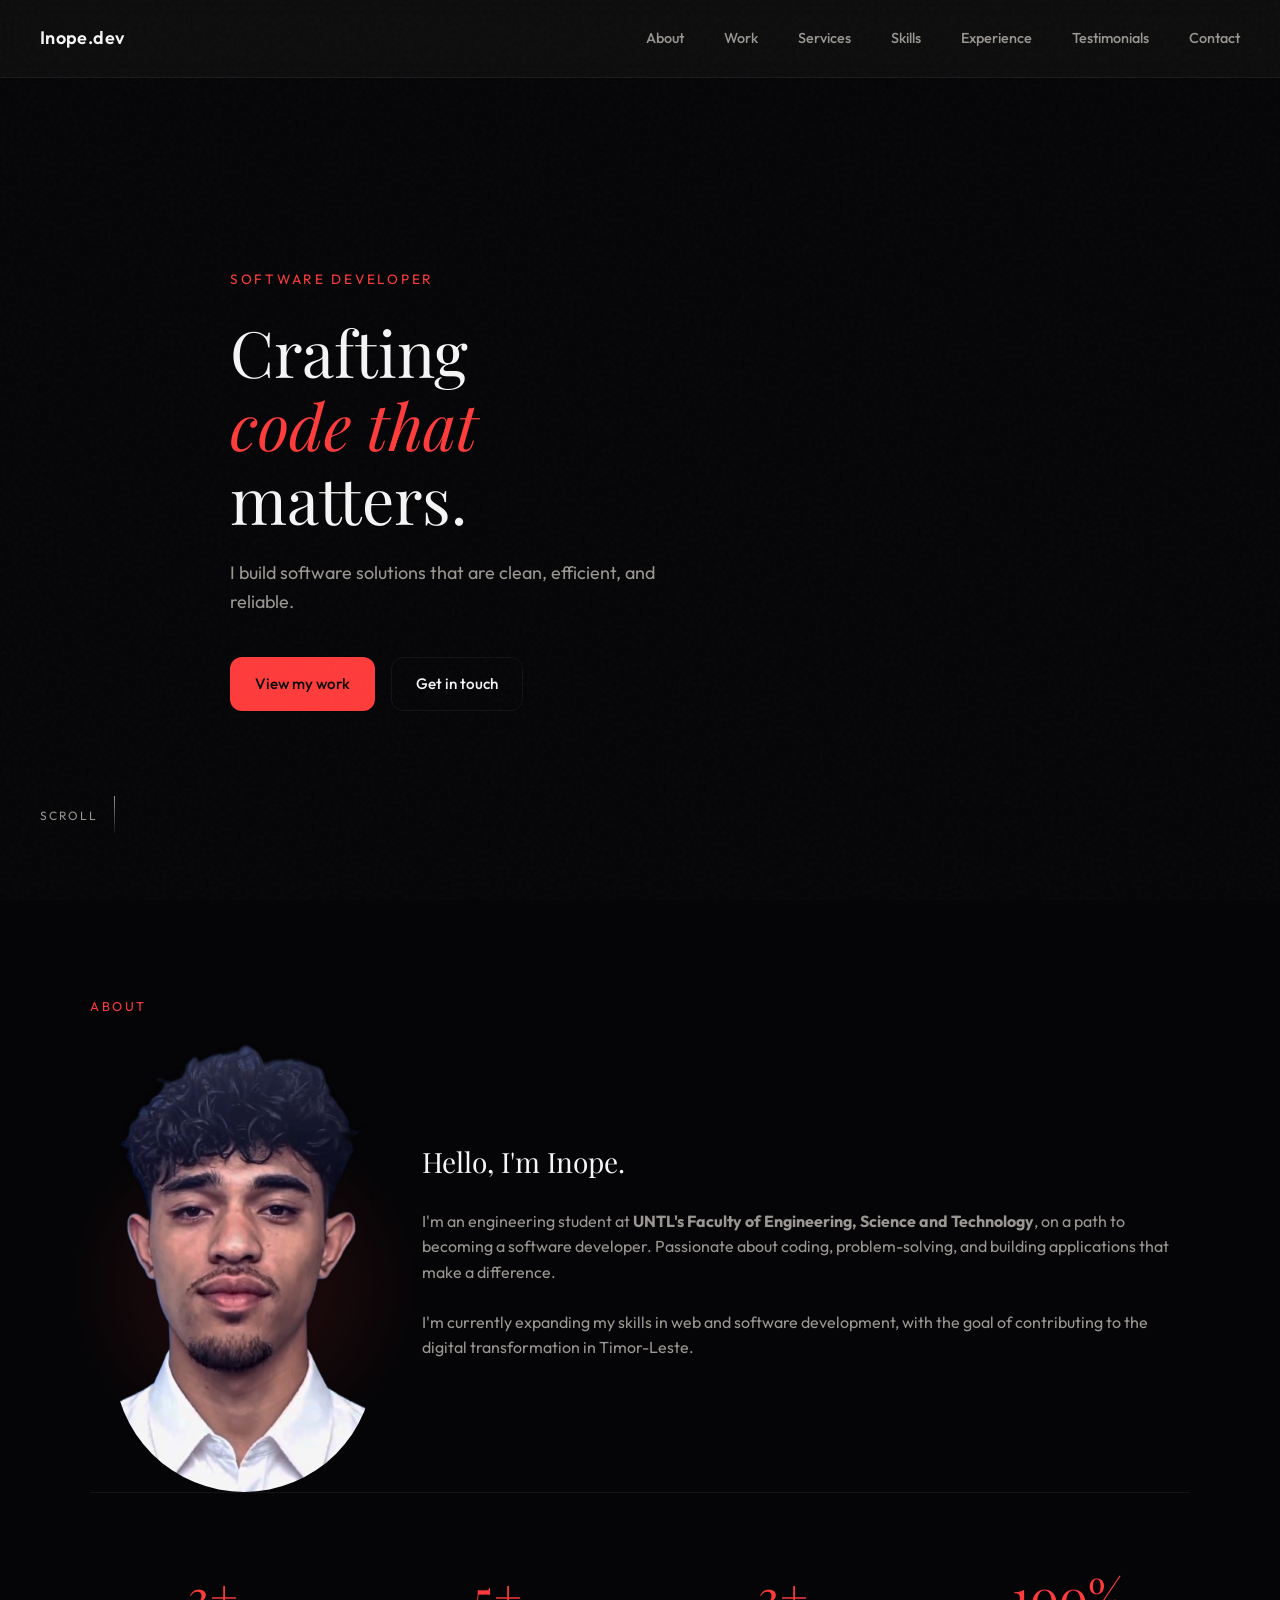
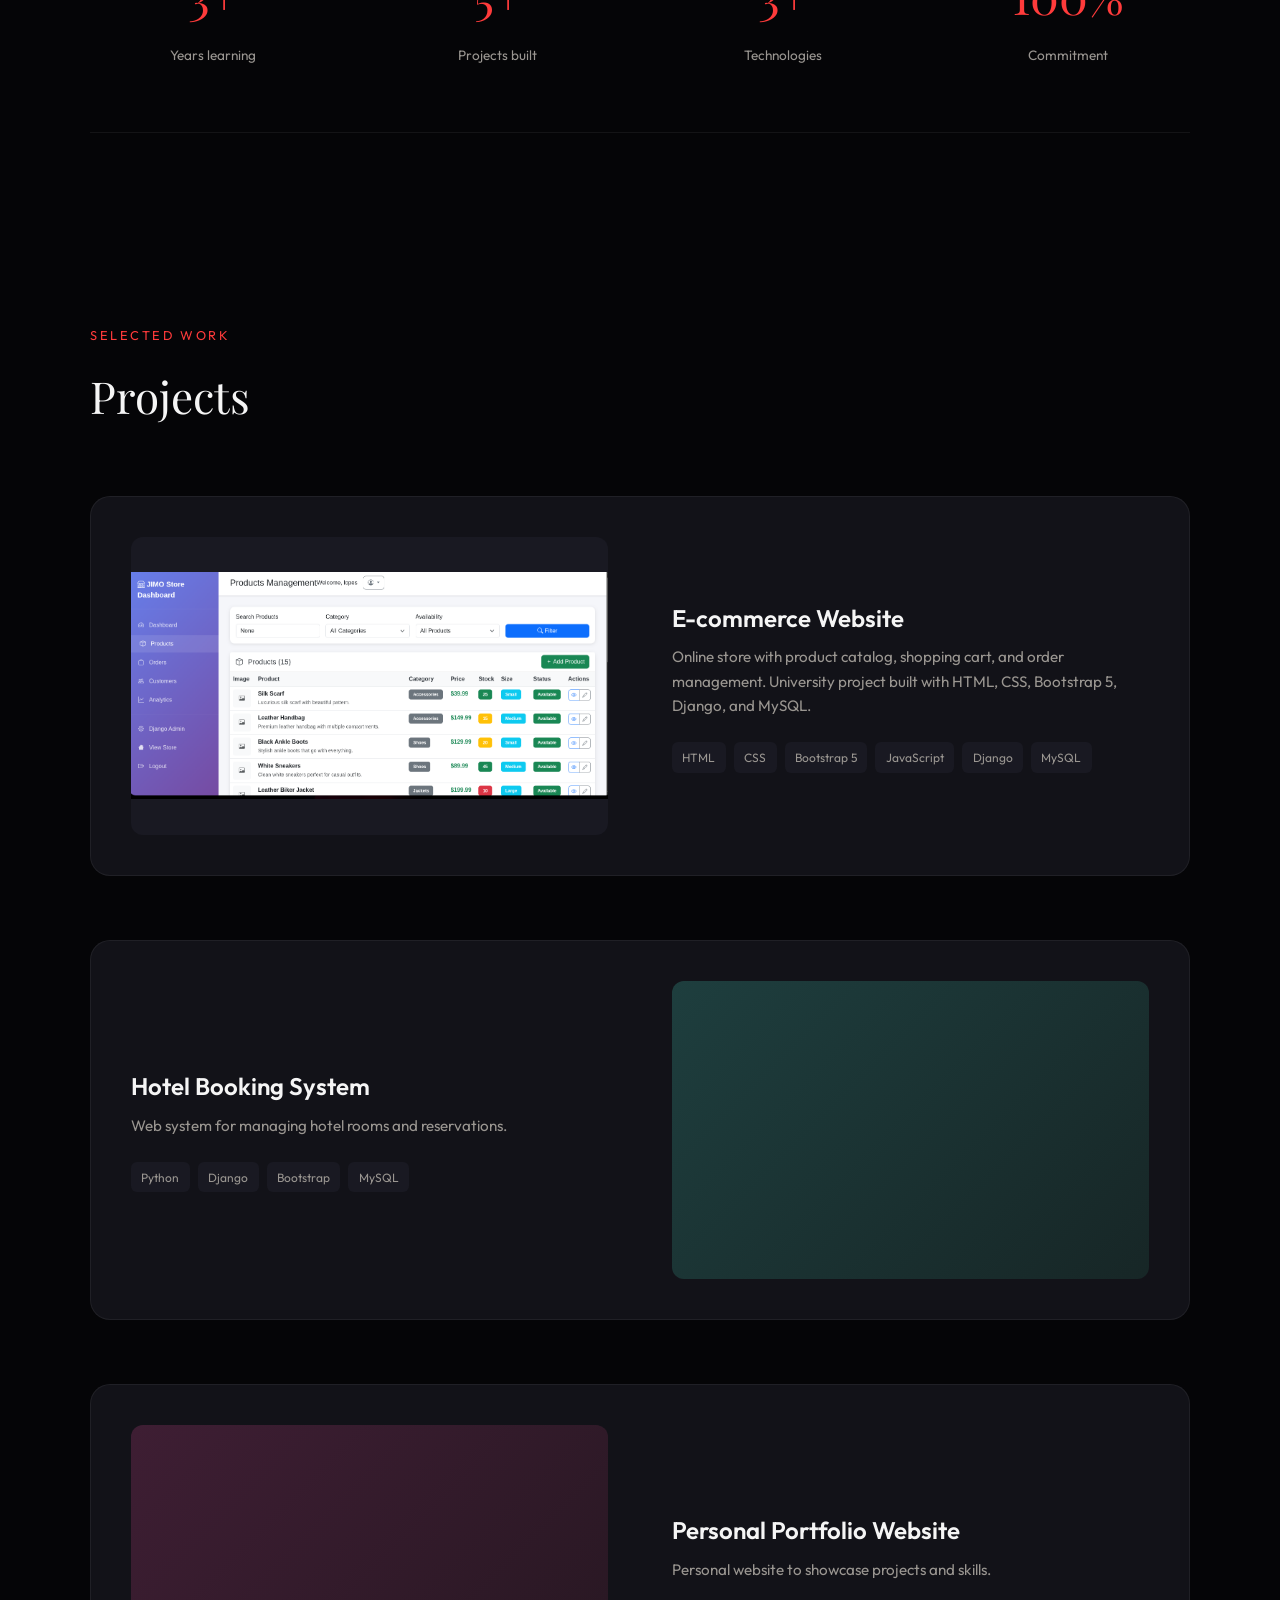
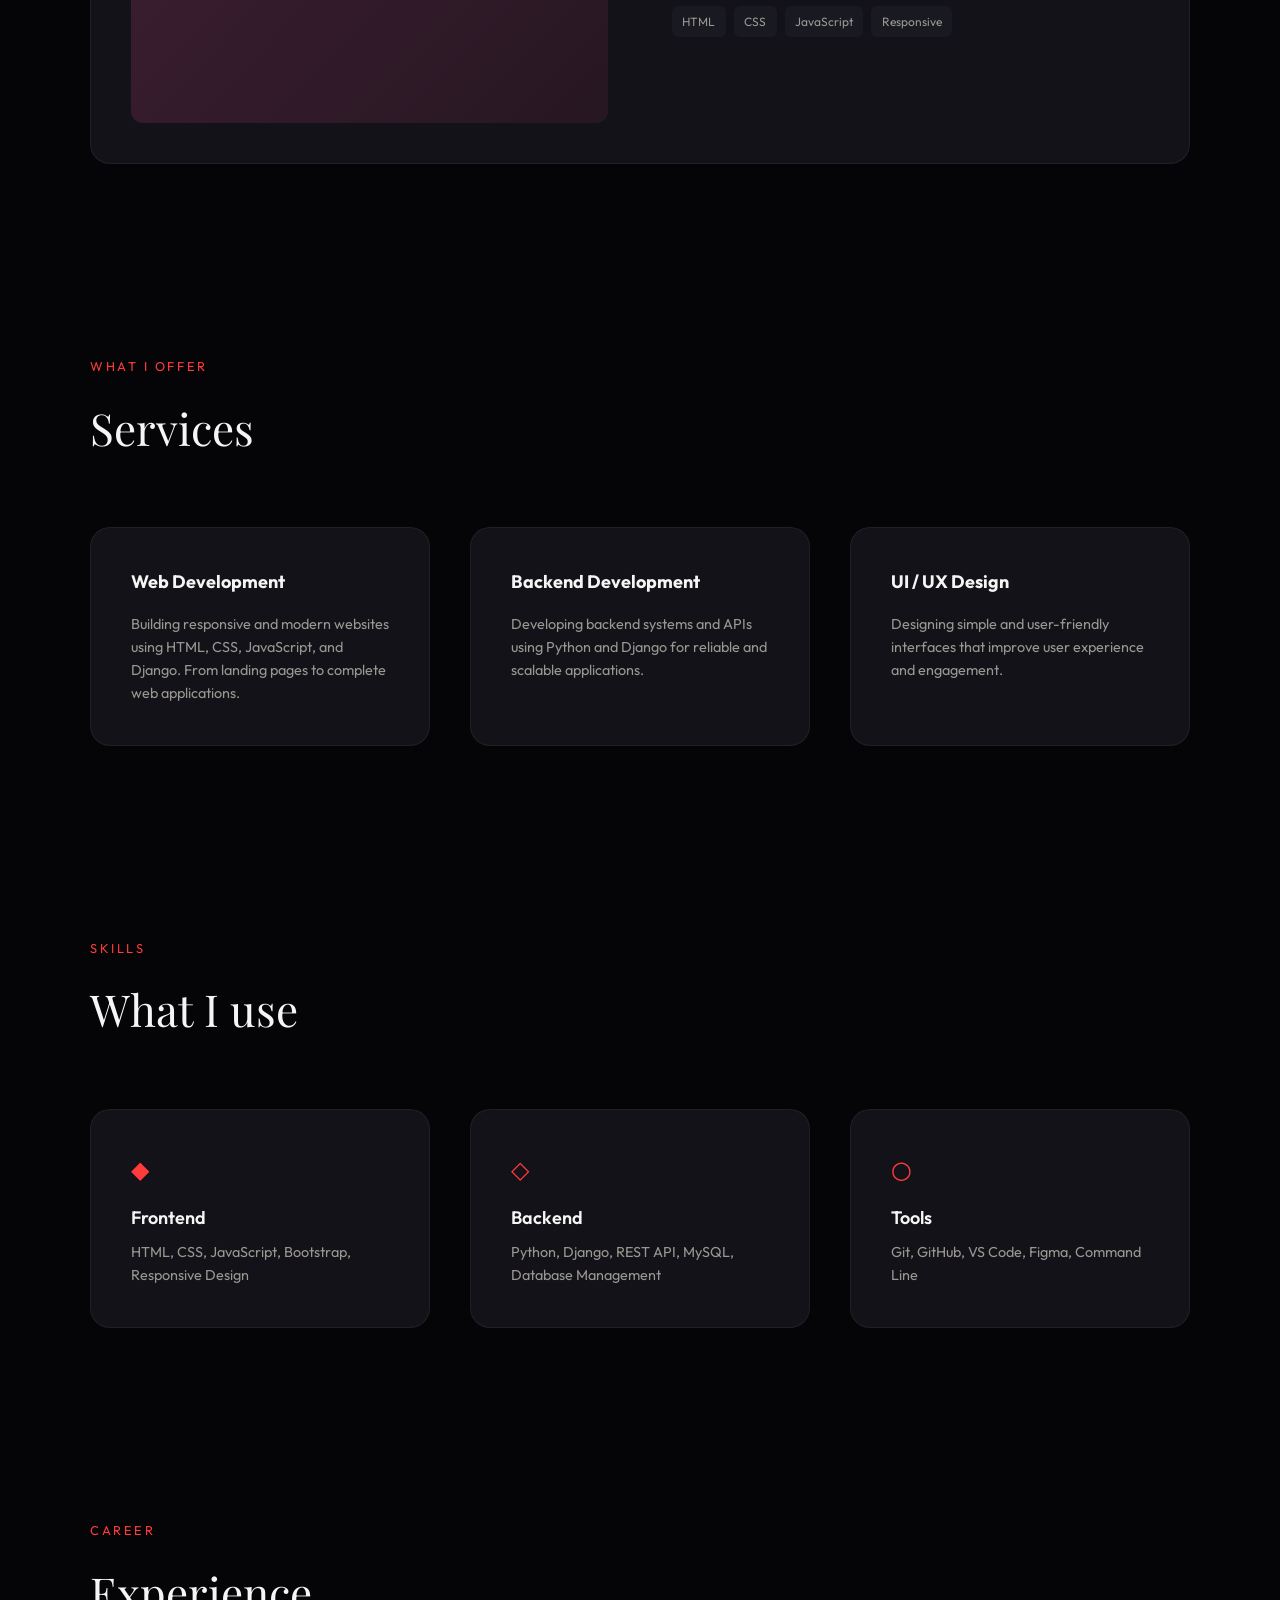
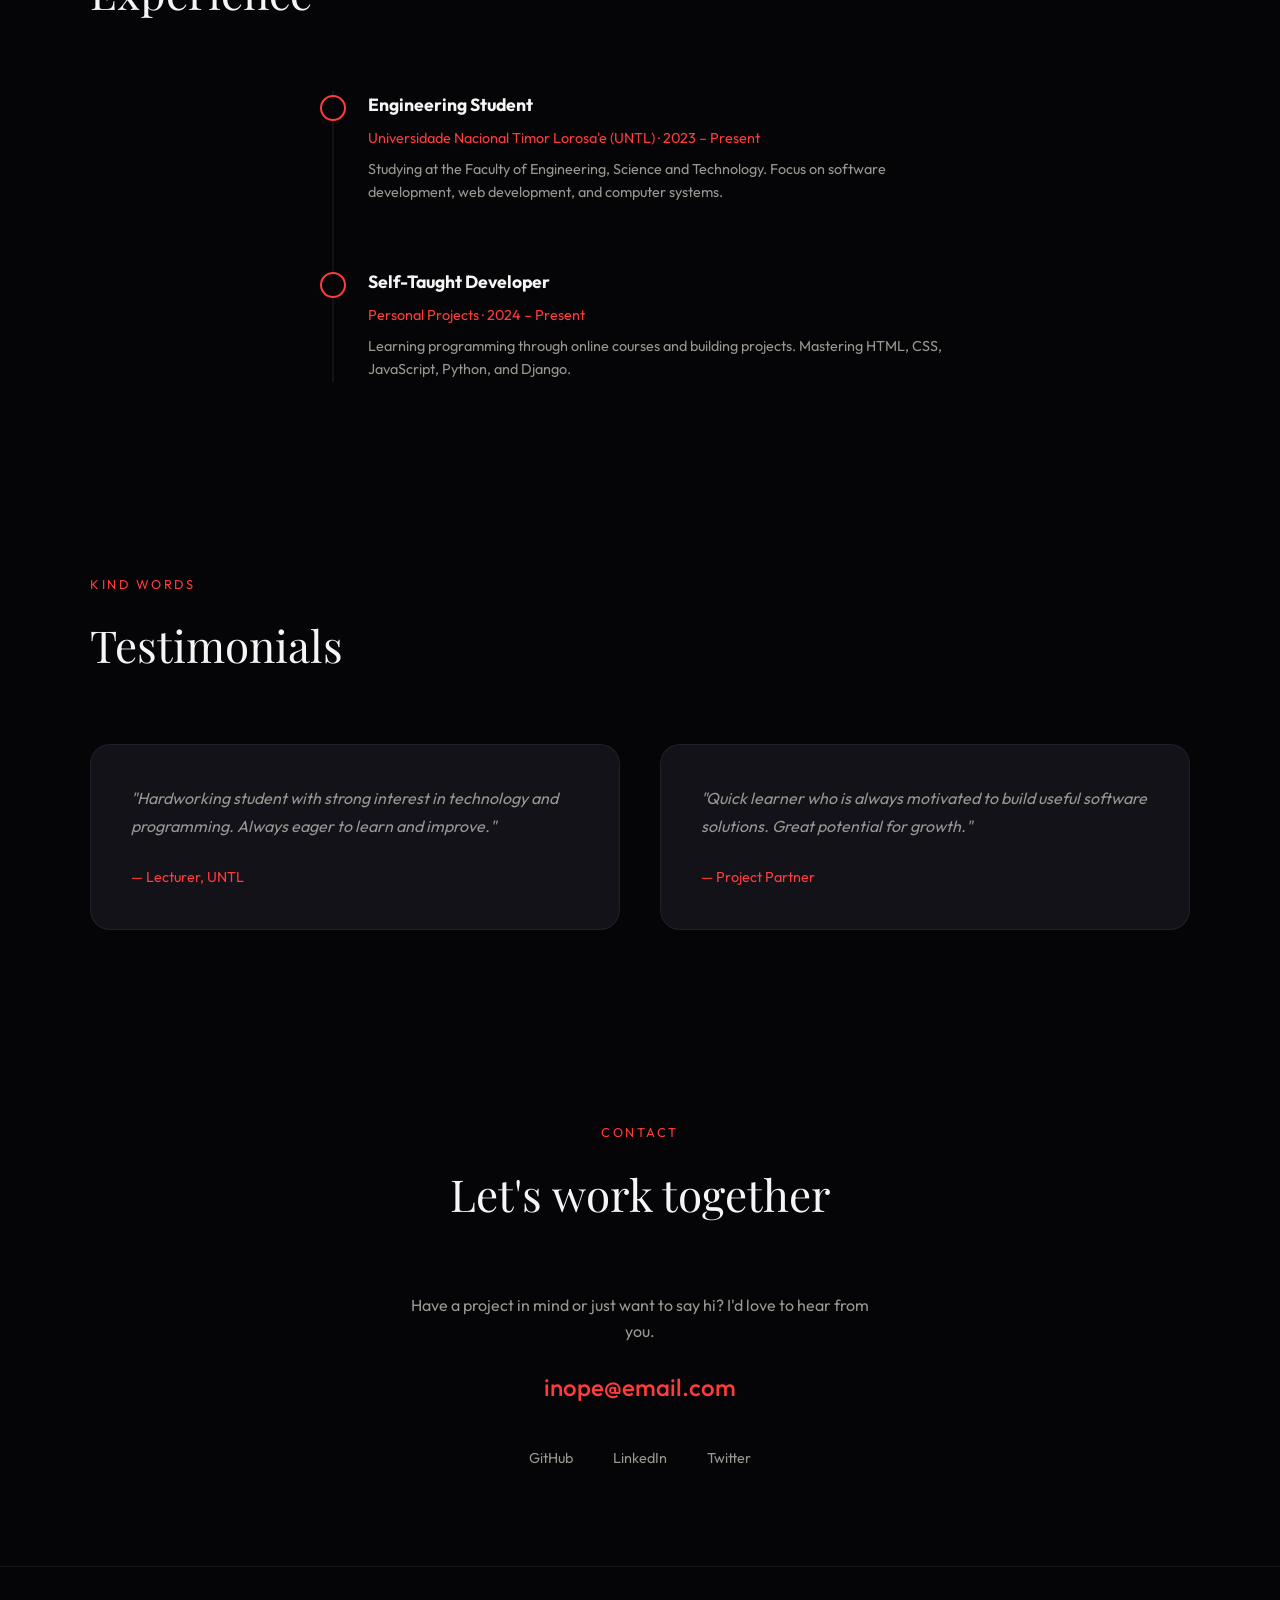
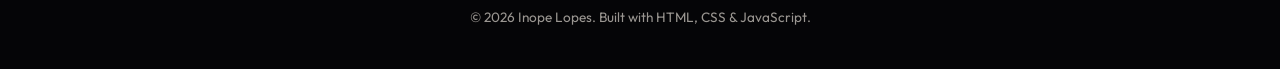
==== commit 7dad3393: "sync portfolio design update: photo, screenshot, about text" ====
--- a/portfolio/index.html
+++ b/portfolio/index.html
@@ -5,13 +5,835 @@
   <meta charset="UTF-8">
   <meta name="viewport" content="width=device-width, initial-scale=1.0">
   <title>Inope Lopes — Software Developer</title>
-  <meta name="description" content="Inope Lopes — Software developer from Timor-Leste. Building clean, reliable web applications.">
   <link rel="preconnect" href="https://fonts.googleapis.com">
   <link rel="preconnect" href="https://fonts.gstatic.com" crossorigin>
   <link
     href="https://fonts.googleapis.com/css2?family=Outfit:wght@300;400;500;600;700&family=Playfair+Display:ital,wght@0,400;0,600;1,400&display=swap"
     rel="stylesheet">
-  <link rel="stylesheet" href="./styles.css">
+  <style>
+    :root {
+      --bg: #050507;
+      --bg-soft: #121218;
+      --surface: #191922;
+      --text: #f5f5f5;
+      --text-muted: #9a9691;
+      --accent: #ff3b3b;
+      --accent-dim: rgba(255, 59, 59, 0.15);
+      --border: rgba(255, 255, 255, 0.06);
+      --font-sans: 'Outfit', system-ui, sans-serif;
+      --font-serif: 'Playfair Display', Georgia, serif;
+      --space-xs: 0.5rem;
+      --space-sm: 1rem;
+      --space-md: 1.5rem;
+      --space-lg: 2.5rem;
+      --space-xl: 4rem;
+      --space-2xl: 6rem;
+      --radius: 12px;
+      --radius-lg: 20px;
+      --transition: 0.3s cubic-bezier(0.4, 0, 0.2, 1);
+    }
+
+    *,
+    *::before,
+    *::after {
+      box-sizing: border-box;
+      margin: 0;
+      padding: 0;
+    }
+
+    html {
+      scroll-behavior: smooth;
+    }
+
+    body {
+      font-family: var(--font-sans);
+      background: var(--bg);
+      color: var(--text);
+      line-height: 1.6;
+      overflow-x: hidden;
+      min-height: 100vh;
+    }
+
+    .noise {
+      position: fixed;
+      inset: 0;
+      pointer-events: none;
+      z-index: 1000;
+      opacity: 0.03;
+      background-image: url("data:image/svg+xml,%3Csvg viewBox='0 0 256 256' xmlns='http://www.w3.org/2000/svg'%3E%3Cfilter id='n'%3E%3CfeTurbulence type='fractalNoise' baseFrequency='0.9' numOctaves='4' stitchTiles='stitch'/%3E%3C/filter%3E%3Crect width='100%25' height='100%25' filter='url(%23n)'/%3E%3C/svg%3E");
+    }
+
+    a {
+      color: inherit;
+      text-decoration: none;
+      transition: color var(--transition);
+    }
+
+    .header {
+      position: fixed;
+      top: 0;
+      left: 0;
+      right: 0;
+      z-index: 100;
+      display: flex;
+      align-items: center;
+      justify-content: space-between;
+      padding: var(--space-md) var(--space-lg);
+      background: rgba(15, 15, 15, 0.8);
+      backdrop-filter: blur(12px);
+      border-bottom: 1px solid var(--border);
+      transition: background var(--transition);
+    }
+
+    .logo {
+      font-weight: 600;
+      font-size: 1.125rem;
+      letter-spacing: 0.02em;
+    }
+
+    .nav {
+      display: flex;
+      gap: var(--space-lg);
+    }
+
+    .nav a {
+      font-size: 0.9rem;
+      font-weight: 500;
+      color: var(--text-muted);
+    }
+
+    .nav a:hover {
+      color: var(--accent);
+    }
+
+    .menu-toggle {
+      display: none;
+      flex-direction: column;
+      gap: 6px;
+      background: none;
+      border: none;
+      cursor: pointer;
+      padding: 8px;
+    }
+
+    .menu-toggle span {
+      width: 24px;
+      height: 2px;
+      background: var(--text);
+      transition: var(--transition);
+    }
+
+    body.menu-open {
+      overflow: hidden;
+    }
+
+    @media (max-width: 900px) {
+      .nav.open {
+        display: flex;
+        position: fixed;
+        top: 60px;
+        left: 0;
+        right: 0;
+        bottom: 0;
+        flex-direction: column;
+        justify-content: center;
+        align-items: center;
+        gap: var(--space-lg);
+        background: var(--bg);
+        font-size: 1.25rem;
+      }
+
+      .menu-toggle.active span:nth-child(1) {
+        transform: rotate(45deg) translate(5px, 5px);
+      }
+
+      .menu-toggle.active span:nth-child(2) {
+        opacity: 0;
+      }
+
+      .menu-toggle.active span:nth-child(3) {
+        transform: rotate(-45deg) translate(5px, -5px);
+      }
+    }
+
+    .hero {
+      min-height: 100vh;
+      display: flex;
+      flex-direction: column;
+      justify-content: center;
+      padding: calc(80px + var(--space-2xl)) var(--space-lg) var(--space-2xl);
+      max-width: 900px;
+      margin: 0 auto;
+    }
+
+    .hero-tag {
+      font-size: 0.85rem;
+      text-transform: uppercase;
+      letter-spacing: 0.2em;
+      color: var(--accent);
+      margin-bottom: var(--space-md);
+      opacity: 0;
+      animation: fadeUp 0.8s ease forwards;
+    }
+
+    .hero-title {
+      font-family: var(--font-serif);
+      font-size: clamp(2.5rem, 6vw, 4rem);
+      font-weight: 400;
+      line-height: 1.15;
+      margin-bottom: var(--space-md);
+    }
+
+    .hero-title .line {
+      display: block;
+      opacity: 0;
+      animation: fadeUp 0.8s ease forwards;
+    }
+
+    .hero-title .line:nth-child(1) {
+      animation-delay: 0.1s;
+    }
+
+    .hero-title .line:nth-child(2) {
+      animation-delay: 0.25s;
+    }
+
+    .hero-title .line:nth-child(3) {
+      animation-delay: 0.4s;
+    }
+
+    .hero-title .accent {
+      color: var(--accent);
+      font-style: italic;
+    }
+
+    .hero-desc {
+      font-size: 1.125rem;
+      color: var(--text-muted);
+      max-width: 480px;
+      margin-bottom: var(--space-lg);
+      opacity: 0;
+      animation: fadeUp 0.8s ease 0.5s forwards;
+    }
+
+    .hero-cta {
+      display: flex;
+      gap: var(--space-sm);
+      flex-wrap: wrap;
+      opacity: 0;
+      animation: fadeUp 0.8s ease 0.6s forwards;
+    }
+
+    .btn {
+      display: inline-block;
+      padding: 0.875rem 1.5rem;
+      font-size: 0.95rem;
+      font-weight: 500;
+      border-radius: var(--radius);
+      transition: var(--transition);
+      border: 1px solid transparent;
+    }
+
+    .btn-primary {
+      background: var(--accent);
+      color: var(--bg);
+    }
+
+    .btn-primary:hover {
+      background: #ff5252;
+      transform: translateY(-2px);
+      box-shadow: 0 8px 24px rgba(255, 82, 82, 0.25);
+    }
+
+    .btn-ghost {
+      border-color: var(--border);
+      color: var(--text);
+    }
+
+    .btn-ghost:hover {
+      border-color: var(--accent);
+      color: var(--accent);
+    }
+
+    .scroll-hint {
+      position: absolute;
+      bottom: var(--space-xl);
+      left: var(--space-lg);
+      display: flex;
+      align-items: center;
+      gap: var(--space-sm);
+      font-size: 0.75rem;
+      text-transform: uppercase;
+      letter-spacing: 0.15em;
+      color: var(--text-muted);
+      opacity: 0;
+      animation: fadeUp 0.8s ease 0.9s forwards;
+    }
+
+    .scroll-line {
+      width: 1px;
+      height: 40px;
+      background: linear-gradient(to bottom, var(--text-muted), transparent);
+      animation: scrollPulse 2s ease-in-out infinite;
+    }
+
+    @keyframes fadeUp {
+      from {
+        opacity: 0;
+        transform: translateY(20px);
+      }
+
+      to {
+        opacity: 1;
+        transform: translateY(0);
+      }
+    }
+
+    @keyframes scrollPulse {
+
+      0%,
+      100% {
+        opacity: 0.5;
+        transform: scaleY(0.8);
+      }
+
+      50% {
+        opacity: 1;
+        transform: scaleY(1);
+      }
+    }
+
+    .section {
+      padding: var(--space-2xl) var(--space-lg);
+    }
+
+    .container {
+      max-width: 1100px;
+      margin: 0 auto;
+    }
+
+    .section-label {
+      display: block;
+      font-size: 0.8rem;
+      text-transform: uppercase;
+      letter-spacing: 0.2em;
+      color: var(--accent);
+      margin-bottom: var(--space-sm);
+    }
+
+    .section-title {
+      font-family: var(--font-serif);
+      font-size: clamp(2rem, 4vw, 2.75rem);
+      font-weight: 400;
+      margin-bottom: var(--space-xl);
+    }
+
+    .about-grid {
+      display: grid;
+      grid-template-columns: auto 1fr;
+      gap: 4.5rem;
+      align-items: center;
+    }
+
+    .about-image {
+      position: relative;
+      width: 260px;
+      margin: 0 auto;
+      left: 1.5rem;
+    }
+
+    .about-image::before {
+      content: '';
+      position: absolute;
+      top: 50%;
+      left: 50%;
+      transform: translate(-50%, -50%) translateY(6%);
+      width: 150%;
+      height: 82%;
+      border-radius: 50%;
+      background: radial-gradient(ellipse, var(--accent-dim) 0%, transparent 65%);
+      filter: blur(6px);
+      z-index: 0;
+    }
+
+    .about-image-inner {
+      position: relative;
+      z-index: 1;
+      width: 100%;
+      aspect-ratio: 260 / 460;
+      overflow: hidden;
+      border-radius: 30px 30px 160px 160px;
+    }
+
+    .about-image-inner img {
+      width: 100%;
+      height: 100%;
+      object-fit: cover;
+      object-position: 50% 10%;
+      display: block;
+      transition: transform 0.6s ease;
+    }
+
+    .about-image-inner:hover img {
+      transform: scale(1.05);
+    }
+
+    .about-content h2 {
+      font-family: var(--font-serif);
+      font-size: 1.75rem;
+      font-weight: 400;
+      margin-bottom: var(--space-md);
+    }
+
+    .about-content p {
+      color: var(--text-muted);
+      margin-bottom: var(--space-md);
+    }
+
+    .projects {
+      display: flex;
+      flex-direction: column;
+      gap: var(--space-xl);
+    }
+
+    .project {
+      display: grid;
+      grid-template-columns: 1fr 1fr;
+      gap: var(--space-xl);
+      align-items: center;
+      padding: var(--space-lg);
+      border-radius: var(--radius-lg);
+      background: var(--bg-soft);
+      border: 1px solid var(--border);
+      transition: var(--transition);
+      opacity: 0;
+      transform: translateY(24px);
+    }
+
+    .project.visible {
+      opacity: 1;
+      transform: translateY(0);
+    }
+
+    .project:nth-child(even) {
+      direction: rtl;
+    }
+
+    .project:nth-child(even)>* {
+      direction: ltr;
+    }
+
+    .project:hover {
+      border-color: rgba(255, 59, 59, 0.3);
+      box-shadow: 0 20px 40px rgba(0, 0, 0, 0.5);
+    }
+
+    .project-visual {
+      border-radius: var(--radius);
+      overflow: hidden;
+      aspect-ratio: 16/10;
+      background: var(--surface);
+    }
+
+    .project-visual img {
+      width: 100%;
+      height: 100%;
+      object-fit: contain;
+      display: block;
+      transition: transform var(--transition);
+    }
+
+    .project:hover .project-visual img {
+      transform: scale(1.03);
+    }
+
+    .project-placeholder {
+      width: 100%;
+      height: 100%;
+      background: linear-gradient(135deg, hsl(var(--hue), 35%, 18%) 0%, hsl(var(--hue), 25%, 12%) 100%);
+      transition: transform var(--transition);
+    }
+
+    .project:hover .project-placeholder {
+      transform: scale(1.03);
+    }
+
+    .project-info h3 {
+      font-size: 1.5rem;
+      font-weight: 600;
+      margin-bottom: var(--space-xs);
+    }
+
+    .project-info p {
+      color: var(--text-muted);
+      font-size: 0.95rem;
+      margin-bottom: var(--space-md);
+    }
+
+    .project-tags {
+      display: flex;
+      flex-wrap: wrap;
+      gap: var(--space-xs);
+    }
+
+    .project-tags span {
+      font-size: 0.75rem;
+      padding: 0.35rem 0.65rem;
+      background: var(--surface);
+      border-radius: 6px;
+      color: var(--text-muted);
+    }
+
+    .skills-grid {
+      display: grid;
+      grid-template-columns: repeat(3, 1fr);
+      gap: var(--space-lg);
+    }
+
+    .skill-card {
+      padding: var(--space-lg);
+      border-radius: var(--radius-lg);
+      background: var(--bg-soft);
+      border: 1px solid var(--border);
+      transition: var(--transition);
+      opacity: 0;
+      transform: translateY(20px);
+    }
+
+    .skill-card.visible {
+      opacity: 1;
+      transform: translateY(0);
+    }
+
+    .skill-card:hover {
+      border-color: var(--accent-dim);
+      transform: translateY(-4px);
+    }
+
+    .skill-icon {
+      display: block;
+      font-size: 1.5rem;
+      color: var(--accent);
+      margin-bottom: var(--space-sm);
+    }
+
+    .skill-card h3 {
+      font-size: 1.125rem;
+      font-weight: 600;
+      margin-bottom: var(--space-xs);
+    }
+
+    .skill-card p {
+      font-size: 0.9rem;
+      color: var(--text-muted);
+      line-height: 1.6;
+    }
+
+    .contact {
+      text-align: center;
+    }
+
+    .contact-text {
+      color: var(--text-muted);
+      max-width: 480px;
+      margin: 0 auto var(--space-md);
+    }
+
+    .contact-email {
+      display: inline-block;
+      font-size: 1.5rem;
+      font-weight: 500;
+      color: var(--accent);
+      margin-bottom: var(--space-lg);
+      transition: color var(--transition);
+    }
+
+    .contact-email:hover {
+      color: #ff5252;
+    }
+
+    .contact-links {
+      display: flex;
+      justify-content: center;
+      gap: var(--space-lg);
+    }
+
+    .contact-links a {
+      color: var(--text-muted);
+      font-size: 0.9rem;
+    }
+
+    .contact-links a:hover {
+      color: var(--accent);
+    }
+
+    .stats {
+      display: grid;
+      grid-template-columns: repeat(4, 1fr);
+      gap: var(--space-lg);
+      padding: var(--space-xl) 0;
+      border-top: 1px solid var(--border);
+      border-bottom: 1px solid var(--border);
+    }
+
+    .stat {
+      text-align: center;
+    }
+
+    .stat-num {
+      font-family: var(--font-serif);
+      font-size: clamp(2rem, 4vw, 3rem);
+      color: var(--accent);
+      display: block;
+      margin-bottom: var(--space-xs);
+    }
+
+    .stat-label {
+      font-size: 0.85rem;
+      color: var(--text-muted);
+    }
+
+    .services-grid {
+      display: grid;
+      grid-template-columns: repeat(3, 1fr);
+      gap: var(--space-lg);
+    }
+
+    .service-card {
+      padding: var(--space-lg);
+      border-radius: var(--radius-lg);
+      background: var(--bg-soft);
+      border: 1px solid var(--border);
+      transition: opacity var(--transition), transform var(--transition), border-color var(--transition);
+      opacity: 0;
+      transform: translateY(20px);
+    }
+
+    .service-card.visible {
+      opacity: 1;
+      transform: translateY(0);
+    }
+
+    .service-card:hover {
+      border-color: var(--accent-dim);
+    }
+
+    .service-card h3 {
+      font-size: 1.125rem;
+      margin-bottom: var(--space-sm);
+    }
+
+    .service-card p {
+      font-size: 0.9rem;
+      color: var(--text-muted);
+      line-height: 1.6;
+    }
+
+    .timeline {
+      position: relative;
+      max-width: 640px;
+      margin: 0 auto;
+    }
+
+    .timeline::before {
+      content: '';
+      position: absolute;
+      left: 12px;
+      top: 0;
+      bottom: 0;
+      width: 2px;
+      background: var(--border);
+    }
+
+    .timeline-item {
+      position: relative;
+      padding-left: 48px;
+      padding-bottom: var(--space-xl);
+      opacity: 0;
+      transform: translateX(-20px);
+      transition: var(--transition);
+    }
+
+    .timeline-item.visible {
+      opacity: 1;
+      transform: translateX(0);
+    }
+
+    .timeline-item:last-child {
+      padding-bottom: 0;
+    }
+
+    .timeline-dot {
+      position: absolute;
+      left: 0;
+      top: 4px;
+      width: 26px;
+      height: 26px;
+      border-radius: 50%;
+      background: var(--bg);
+      border: 2px solid var(--accent);
+      box-sizing: border-box;
+    }
+
+    .timeline-item h3 {
+      font-size: 1.1rem;
+      margin-bottom: var(--space-xs);
+    }
+
+    .timeline-item .role {
+      color: var(--accent);
+      font-size: 0.9rem;
+      margin-bottom: var(--space-xs);
+    }
+
+    .timeline-item p {
+      font-size: 0.9rem;
+      color: var(--text-muted);
+    }
+
+    .testimonials-grid {
+      display: grid;
+      grid-template-columns: repeat(2, 1fr);
+      gap: var(--space-lg);
+    }
+
+    .testimonial {
+      padding: var(--space-lg);
+      border-radius: var(--radius-lg);
+      background: var(--bg-soft);
+      border: 1px solid var(--border);
+      font-style: italic;
+      color: var(--text-muted);
+      opacity: 0;
+      transform: translateY(20px);
+      transition: var(--transition);
+    }
+
+    .testimonial.visible {
+      opacity: 1;
+      transform: translateY(0);
+    }
+
+    .testimonial p {
+      margin-bottom: var(--space-md);
+      line-height: 1.7;
+    }
+
+    .testimonial cite {
+      font-style: normal;
+      color: var(--accent);
+      font-size: 0.9rem;
+    }
+
+    .back-top {
+      position: fixed;
+      bottom: var(--space-lg);
+      right: var(--space-lg);
+      width: 48px;
+      height: 48px;
+      border-radius: 50%;
+      background: var(--accent);
+      color: var(--bg);
+      border: none;
+      cursor: pointer;
+      display: flex;
+      align-items: center;
+      justify-content: center;
+      font-size: 1.25rem;
+      opacity: 0;
+      visibility: hidden;
+      transform: translateY(10px);
+      transition: var(--transition);
+      z-index: 99;
+    }
+
+    .back-top.visible {
+      opacity: 1;
+      visibility: visible;
+      transform: translateY(0);
+    }
+
+    .back-top:hover {
+      background: #ff5252;
+      transform: translateY(-2px);
+    }
+
+    @media (max-width: 900px) {
+      .nav {
+        display: none;
+      }
+
+      .menu-toggle {
+        display: flex;
+      }
+
+      .about-grid {
+        grid-template-columns: 1fr;
+      }
+
+      .about-image {
+        width: 220px;
+        max-width: 70%;
+      }
+
+      .project {
+        grid-template-columns: 1fr;
+        direction: ltr;
+      }
+
+      .project:nth-child(even) {
+        direction: ltr;
+      }
+
+      .skills-grid {
+        grid-template-columns: 1fr;
+      }
+
+      .services-grid {
+        grid-template-columns: 1fr;
+      }
+
+      .testimonials-grid {
+        grid-template-columns: 1fr;
+      }
+
+      .stats {
+        grid-template-columns: repeat(2, 1fr);
+        gap: var(--space-md);
+      }
+    }
+
+    @media (max-width: 600px) {
+      .hero-cta {
+        flex-direction: column;
+      }
+
+      .btn {
+        width: 100%;
+        text-align: center;
+      }
+
+      .scroll-hint {
+        left: 50%;
+        transform: translateX(-50%);
+      }
+
+      .stats {
+        grid-template-columns: 1fr;
+      }
+    }
+
+    .footer {
+      padding: var(--space-lg);
+      text-align: center;
+      border-top: 1px solid var(--border);
+    }
+
+    .footer p {
+      font-size: 0.85rem;
+      color: var(--text-muted);
+    }
+  </style>
 </head>
 
 <body>
@@ -25,6 +847,7 @@
       <a href="#services">Services</a>
       <a href="#skills">Skills</a>
       <a href="#experience">Experience</a>
+      <a href="#testimonials">Testimonials</a>
       <a href="#contact">Contact</a>
     </nav>
     <button class="menu-toggle" aria-label="Toggle menu">
@@ -35,151 +858,63 @@
   </header>
 
   <main>
-    <!-- ============ HERO ============ -->
     <section class="hero">
-      <p class="hero-tag">Software Developer &middot; Timor-Leste</p>
+      <p class="hero-tag">SOFTWARE DEVELOPER</p>
       <h1 class="hero-title">
         <span class="line">Crafting</span>
         <span class="line accent">code that</span>
-        <span class="line">matters.</span>
+        <span class="line"> matters.</span>
       </h1>
-      <p class="hero-desc">
-        I design and build modern web applications — simple, reliable, and
-        built to support Timor-Leste's digital transformation.
-      </p>
+      <p class="hero-desc">I build software solutions that are clean, efficient, and reliable.</p>
       <div class="hero-cta">
         <a href="#work" class="btn btn-primary">View my work</a>
         <a href="#contact" class="btn btn-ghost">Get in touch</a>
       </div>
-      <div class="hero-meta">
-        <span class="hero-meta-item"><i class="pulse"></i> Available for opportunities</span>
-        <span class="hero-meta-item">Based in Dili, TL</span>
-      </div>
       <div class="scroll-hint">
         <span>Scroll</span>
-        <div class="scroll-line"></div>
+        <zdiv class="scroll-line"></zdiv>
       </div>
     </section>
 
-    <!-- ============ ABOUT ============ -->
     <section id="about" class="section about">
       <div class="container">
-        <span class="section-label">01 &mdash; About</span>
+        <span class="section-label">About</span>
         <div class="about-grid">
-          <div class="about-content">
-            <div class="about-badge"><span>&#128075; Welcome to my space</span></div>
-            <h2>Hello, I'm <span class="highlight">Inope</span></h2>
-            <p class="subtitle">Engineering Student &amp; Future Software Developer</p>
-            <p>
-              I'm an engineering student at <strong>UNTL's Faculty of Engineering, Science and
-              Technology</strong>, on a path to becoming a software developer. Passionate about
-              coding, problem-solving, and building applications that make a difference.
-            </p>
-            <p>
-              I'm currently expanding my skills in web and software development, with the goal of
-              contributing to the digital transformation in <strong>Timor-Leste</strong>.
-            </p>
-            <div class="personal-info">
-              <div class="info-card">
-                <span class="info-label">&#128205; Location</span>
-                <span class="info-value">Timor-Leste</span>
-              </div>
-              <div class="info-card">
-                <span class="info-label">&#127891; Education</span>
-                <span class="info-value">UNTL, Faculty of Engineering</span>
-              </div>
-              <div class="info-card">
-                <span class="info-label">&#128188; Availability</span>
-                <span class="info-value status">Open for opportunities</span>
-              </div>
-              <div class="info-card">
-                <span class="info-label">&#127919; Focus</span>
-                <span class="info-value">Web &amp; Software Development</span>
-              </div>
-            </div>
-            <div class="about-links">
-              <a href="mailto:angelinorosaleslopes1234@gmail.com" class="about-link">&#9993; Email me</a>
-              <a href="#" class="about-link">&#128196; View Resume</a>
+          <div class="about-image">
+            <div class="about-image-inner">
+              <img src="images/inope.png" alt="Inope Lopes">
             </div>
           </div>
-          <div class="about-image">
-            <div class="about-image-frame">
-              <div class="about-image-inner">
-                <img src="images/inope.png" alt="Inope Lopes">
-              </div>
-            </div>
-            <div class="image-dots"></div>
-            <div class="image-glow"></div>
+          <div class="about-content">
+            <h2>Hello, I'm Inope.</h2>
+            <p>I'm an engineering student at <strong>UNTL's Faculty of Engineering, Science and Technology</strong>, on
+              a path to becoming a software developer. Passionate about coding, problem-solving, and building
+              applications that make a difference.</p>
+            <p>I'm currently expanding my skills in web and software development, with the goal of contributing to the
+              digital transformation in Timor-Leste.</p>
           </div>
         </div>
-
         <div class="stats">
-          <div class="stat">
-            <span class="stat-num" data-count="3">3</span>
-            <span class="stat-label">Years learning</span>
-            <div class="stat-bar"></div>
-          </div>
-          <div class="stat">
-            <span class="stat-num" data-count="6">6</span>
-            <span class="stat-label">Projects built</span>
-            <div class="stat-bar"></div>
-          </div>
-          <div class="stat">
-            <span class="stat-num" data-count="5">5</span>
-            <span class="stat-label">Technologies</span>
-            <div class="stat-bar"></div>
-          </div>
-          <div class="stat">
-            <span class="stat-num" data-count="100">100</span>
-            <span class="stat-label">Commitment</span>
-            <div class="stat-bar"></div>
-          </div>
+          <div class="stat"><span class="stat-num">3+</span><span class="stat-label">Years learning</span></div>
+          <div class="stat"><span class="stat-num">5+</span><span class="stat-label">Projects built</span></div>
+          <div class="stat"><span class="stat-num">3+</span><span class="stat-label">Technologies</span></div>
+          <div class="stat"><span class="stat-num">100%</span><span class="stat-label">Commitment</span></div>
         </div>
       </div>
     </section>
 
-    <!-- ============ WORK ============ -->
     <section id="work" class="section work">
       <div class="container">
-        <span class="section-label">02 &mdash; Selected Work</span>
+        <span class="section-label">Selected Work</span>
         <h2 class="section-title">Projects</h2>
         <div class="projects">
-
-          <article class="project">
+          <article class="project" data-index="0">
             <div class="project-visual">
-              <div class="window-bar"><span></span><span></span><span></span></div>
-              <img src="images/correspondence-ui.png" alt="Correspondence Management System dashboard">
+              <img src="images/ecommerce.png" alt="E-commerce Website">
             </div>
             <div class="project-info">
-              <span class="project-number">01</span>
-              <h3>Correspondence Management System</h3>
-              <p>
-                Digital correspondence system that streamlines inbound and outbound letter workflows
-                with hierarchical approvals, tracking codes, role-based access control, and real-time
-                deadline monitoring. Built for the RAEOA / ZEEMS-TL government office.
-              </p>
-              <div class="project-tags">
-                <span>Django</span>
-                <span>Tailwind CSS</span>
-                <span>RBAC</span>
-                <span>MySQL</span>
-                <span>WeasyPrint</span>
-              </div>
-            </div>
-          </article>
-
-          <article class="project">
-            <div class="project-visual">
-              <div class="window-bar"><span></span><span></span><span></span></div>
-              <img src="images/ecommerce.png" alt="E-commerce website homepage">
-            </div>
-            <div class="project-info">
-              <span class="project-number">02</span>
               <h3>E-commerce Website</h3>
-              <p>
-                Online store with a product catalog, shopping cart, order management, secure checkout,
-                and payment options. University project built with HTML, CSS, Bootstrap 5, Django, and MySQL.
-              </p>
+              <p>Online store with product catalog, shopping cart, and order management. University project built with HTML, CSS, Bootstrap 5, Django, and MySQL.</p>
               <div class="project-tags">
                 <span>HTML</span>
                 <span>CSS</span>
@@ -190,19 +925,13 @@
               </div>
             </div>
           </article>
-
-          <article class="project">
+          <article class="project" data-index="1">
             <div class="project-visual">
-              <div class="window-bar"><span></span><span></span><span></span></div>
-              <div class="placeholder-visual" data-mark="HB"></div>
+              <div class="project-placeholder" style="--hue: 180;"></div>
             </div>
             <div class="project-info">
-              <span class="project-number">03</span>
               <h3>Hotel Booking System</h3>
-              <p>
-                Web system for managing hotel rooms and reservations — availability search, booking
-                requests, and guest management in one clean interface.
-              </p>
+              <p>Web system for managing hotel rooms and reservations.</p>
               <div class="project-tags">
                 <span>Python</span>
                 <span>Django</span>
@@ -211,19 +940,13 @@
               </div>
             </div>
           </article>
-
-          <article class="project">
+          <article class="project" data-index="3">
             <div class="project-visual">
-              <div class="window-bar"><span></span><span></span><span></span></div>
-              <div class="placeholder-visual" data-mark="PF"></div>
+              <div class="project-placeholder" style="--hue: 320;"></div>
             </div>
             <div class="project-info">
-              <span class="project-number">04</span>
               <h3>Personal Portfolio Website</h3>
-              <p>
-                Personal website designed to showcase projects, skills, and a growing developer
-                journey with a clean, responsive interface.
-              </p>
+              <p>Personal website to showcase projects and skills.</p>
               <div class="project-tags">
                 <span>HTML</span>
                 <span>CSS</span>
@@ -232,131 +955,206 @@
               </div>
             </div>
           </article>
-
         </div>
       </div>
     </section>
 
-    <!-- ============ SERVICES ============ -->
     <section id="services" class="section services">
       <div class="container">
-        <span class="section-label">03 &mdash; What I offer</span>
+        <span class="section-label">What I offer</span>
         <h2 class="section-title">Services</h2>
         <div class="services-grid">
           <div class="service-card">
-            <span class="service-icon">&#128736;</span>
             <h3>Web Development</h3>
-            <p>Building responsive and modern websites using HTML, CSS, JavaScript, and Django. From
-              landing pages to complete web applications.</p>
+            <p>Building responsive and modern websites using HTML, CSS, JavaScript, and Django. From landing pages to
+              complete web applications.</p>
           </div>
           <div class="service-card">
-            <span class="service-icon">&#128295;</span>
             <h3>Backend Development</h3>
-            <p>Developing backend systems and APIs using Python and Django for reliable and scalable
-              applications.</p>
+            <p>Developing backend systems and APIs using Python and Django for reliable and scalable applications.</p>
           </div>
           <div class="service-card">
-            <span class="service-icon">&#127912;</span>
             <h3>UI / UX Design</h3>
-            <p>Designing simple and user-friendly interfaces that improve user experience and
-              engagement.</p>
+            <p>Designing simple and user-friendly interfaces that improve user experience and engagement.</p>
           </div>
         </div>
       </div>
     </section>
 
-    <!-- ============ SKILLS ============ -->
     <section id="skills" class="section skills">
       <div class="container">
-        <span class="section-label">04 &mdash; Skills</span>
+        <span class="section-label">Skills</span>
         <h2 class="section-title">What I use</h2>
         <div class="skills-grid">
           <div class="skill-card">
-            <span class="skill-icon">&#9670;</span>
+            <span class="skill-icon">◆</span>
             <h3>Frontend</h3>
             <p>HTML, CSS, JavaScript, Bootstrap, Responsive Design</p>
-            <div class="skill-progress">
-              <div class="skill-progress-bar"><div class="skill-progress-fill" style="--w: 85%;"></div></div>
-              <span class="skill-progress-label">Frontend</span>
-            </div>
           </div>
           <div class="skill-card">
-            <span class="skill-icon">&#9671;</span>
+            <span class="skill-icon">◇</span>
             <h3>Backend</h3>
             <p>Python, Django, REST API, MySQL, Database Management</p>
-            <div class="skill-progress">
-              <div class="skill-progress-bar"><div class="skill-progress-fill" style="--w: 70%;"></div></div>
-              <span class="skill-progress-label">Backend</span>
-            </div>
           </div>
           <div class="skill-card">
-            <span class="skill-icon">&#9675;</span>
+            <span class="skill-icon">○</span>
             <h3>Tools</h3>
             <p>Git, GitHub, VS Code, Figma, Command Line</p>
-            <div class="skill-progress">
-              <div class="skill-progress-bar"><div class="skill-progress-fill" style="--w: 75%;"></div></div>
-              <span class="skill-progress-label">Tools</span>
-            </div>
           </div>
         </div>
       </div>
     </section>
 
-    <!-- ============ EXPERIENCE ============ -->
     <section id="experience" class="section experience">
       <div class="container">
-        <span class="section-label">05 &mdash; Career</span>
+        <span class="section-label">Career</span>
         <h2 class="section-title">Experience</h2>
         <div class="timeline">
           <div class="timeline-item">
             <span class="timeline-dot"></span>
             <h3>Engineering Student</h3>
-            <p class="role">Universidade Nacional Timor Lorosa'e (UNTL) &middot; 2023 &ndash; Present</p>
-            <p>Studying at the Faculty of Engineering, Science and Technology. Focus on software
-              development, web development, and computer systems.</p>
+            <p class="role">Universidade Nacional Timor Lorosa'e (UNTL) · 2023 – Present</p>
+            <p>Studying at the Faculty of Engineering, Science and Technology. Focus on software development, web
+              development, and computer systems.</p>
           </div>
           <div class="timeline-item">
             <span class="timeline-dot"></span>
             <h3>Self-Taught Developer</h3>
-            <p class="role">Personal Projects &middot; 2024 &ndash; Present</p>
-            <p>Learning programming through online courses and building projects. Mastering HTML, CSS,
-              JavaScript, Python, and Django.</p>
-          </div>
-          <div class="timeline-item">
-            <span class="timeline-dot"></span>
-            <h3>Student Team — Correspondence System</h3>
-            <p class="role">RAEOA / ZEEMS-TL &middot; Academic Project</p>
-            <p>Collaborating with the Informatics department to design and build a digital
-              correspondence system for a government office — covering workflows, RBAC, and
-              monitoring.</p>
+            <p class="role">Personal Projects · 2024 – Present</p>
+            <p>Learning programming through online courses and building projects. Mastering HTML, CSS, JavaScript,
+              Python, and Django.</p>
           </div>
         </div>
       </div>
     </section>
 
-    <!-- ============ CONTACT ============ -->
+    <section id="testimonials" class="section testimonials">
+      <div class="container">
+        <span class="section-label">Kind words</span>
+        <h2 class="section-title">Testimonials</h2>
+        <div class="testimonials-grid">
+          <blockquote class="testimonial">
+            <p>"Hardworking student with strong interest in technology and programming. Always eager to learn and
+              improve."</p>
+            <cite>— Lecturer, UNTL</cite>
+          </blockquote>
+          <blockquote class="testimonial">
+            <p>"Quick learner who is always motivated to build useful software solutions. Great potential for growth."
+            </p>
+            <cite>— Project Partner</cite>
+          </blockquote>
+        </div>
+      </div>
+    </section>
+
     <section id="contact" class="section contact">
       <div class="container">
-        <span class="section-label">06 &mdash; Contact</span>
+        <span class="section-label">Contact</span>
         <h2 class="section-title">Let's work together</h2>
         <p class="contact-text">Have a project in mind or just want to say hi? I'd love to hear from you.</p>
-        <a href="mailto:angelinorosaleslopes1234@gmail.com" class="contact-email">angelinorosaleslopes1234@gmail.com</a>
+        <a href="mailto:inope@email.com" class="contact-email">inope@email.com</a>
         <div class="contact-links">
-          <a href="https://github.com/Inope83" target="_blank" rel="noopener noreferrer" aria-label="GitHub">GitHub</a>
-          <a href="https://www.linkedin.com/in/ange-lopes-61977b3b6/" target="_blank" rel="noopener noreferrer"
-            aria-label="LinkedIn">LinkedIn</a>
+          <a href="https://github.com/inope" aria-label="GitHub">GitHub</a>
+          <a href="#" aria-label="LinkedIn">LinkedIn</a>
+          <a href="#" aria-label="Twitter">Twitter</a>
         </div>
       </div>
     </section>
   </main>
 
   <footer class="footer">
-    <p>© <span id="year"></span> Angelino Rosales Lopes.</p>
+    <p>© <span id="year"></span> Inope Lopes. Built with HTML, CSS & JavaScript.</p>
   </footer>
 
-  <button class="back-top" id="backTop" aria-label="Back to top">&uarr;</button>
-
-  <script src="./script.js"></script>
+  <button class="back-top" id="backTop" aria-label="Back to top">↑</button>
+
+  <script>
+    (function () {
+      'use strict';
+
+      // Set current year
+      var yearEl = document.getElementById('year');
+      if (yearEl) yearEl.textContent = new Date().getFullYear();
+
+      // Mobile menu toggle
+      var menuToggle = document.querySelector('.menu-toggle');
+      var nav = document.querySelector('.nav');
+      if (menuToggle && nav) {
+        menuToggle.addEventListener('click', function () {
+          nav.classList.toggle('open');
+          menuToggle.classList.toggle('active');
+          document.body.classList.toggle('menu-open');
+        });
+      }
+
+      // Close menu when clicking on a link
+      document.querySelectorAll('.nav a').forEach(function (link) {
+        link.addEventListener('click', function () {
+          nav.classList.remove('open');
+          menuToggle.classList.remove('active');
+          document.body.classList.remove('menu-open');
+        });
+      });
+
+      // Reveal animations on scroll
+      var revealEls = document.querySelectorAll('.project, .skill-card, .service-card, .timeline-item, .testimonial');
+      var observer = new IntersectionObserver(function (entries) {
+        entries.forEach(function (entry) {
+          if (entry.isIntersecting) entry.target.classList.add('visible');
+        });
+      }, { root: null, rootMargin: '0px 0px -80px 0px', threshold: 0.1 });
+      revealEls.forEach(function (el) { observer.observe(el); });
+
+      // Stagger animations
+      document.querySelectorAll('.project').forEach(function (project, index) {
+        project.style.transitionDelay = (index * 0.08) + 's';
+      });
+      document.querySelectorAll('.skill-card').forEach(function (card, i) {
+        card.style.transitionDelay = (i * 0.1) + 's';
+      });
+      document.querySelectorAll('.service-card').forEach(function (card, i) {
+        card.style.transitionDelay = (i * 0.1) + 's'; + 's';
+      });
+      document.querySelectorAll('.timeline-item').forEach(function (item, i) {
+        item.style.transitionDelay = (i * 0.12) + 's';
+      });
+      document.querySelectorAll('.testimonial').forEach(function (t, i) {
+        t.style.transitionDelay = (i * 0.1) + 's';
+      });
+
+      // Back to top button
+      var backTop = document.getElementById('backTop');
+      if (backTop) {
+        window.addEventListener('scroll', function () {
+          backTop.classList.toggle('visible', window.scrollY > 600);
+        });
+        backTop.addEventListener('click', function () {
+          window.scrollTo({ top: 0, behavior: 'smooth' });
+        });
+      }
+
+      // Smooth scroll for anchor links
+      document.querySelectorAll('a[href^="#"]').forEach(function (anchor) {
+        anchor.addEventListener('click', function (e) {
+          var href = this.getAttribute('href');
+          if (href === '#') return;
+          var target = document.querySelector(href);
+          if (target) {
+            e.preventDefault();
+            target.scrollIntoView({ behavior: 'smooth', block: 'start' });
+          }
+        });
+      });
+
+      // Header background change on scroll
+      var header = document.querySelector('.header');
+      if (header) {
+        window.addEventListener('scroll', function () {
+          header.style.background = window.scrollY > 50 ? 'rgba(15, 15, 15, 0.95)' : 'rgba(15, 15, 15, 0.8)';
+        });
+      }
+    })();
+  </script>
 </body>
 
 </html>
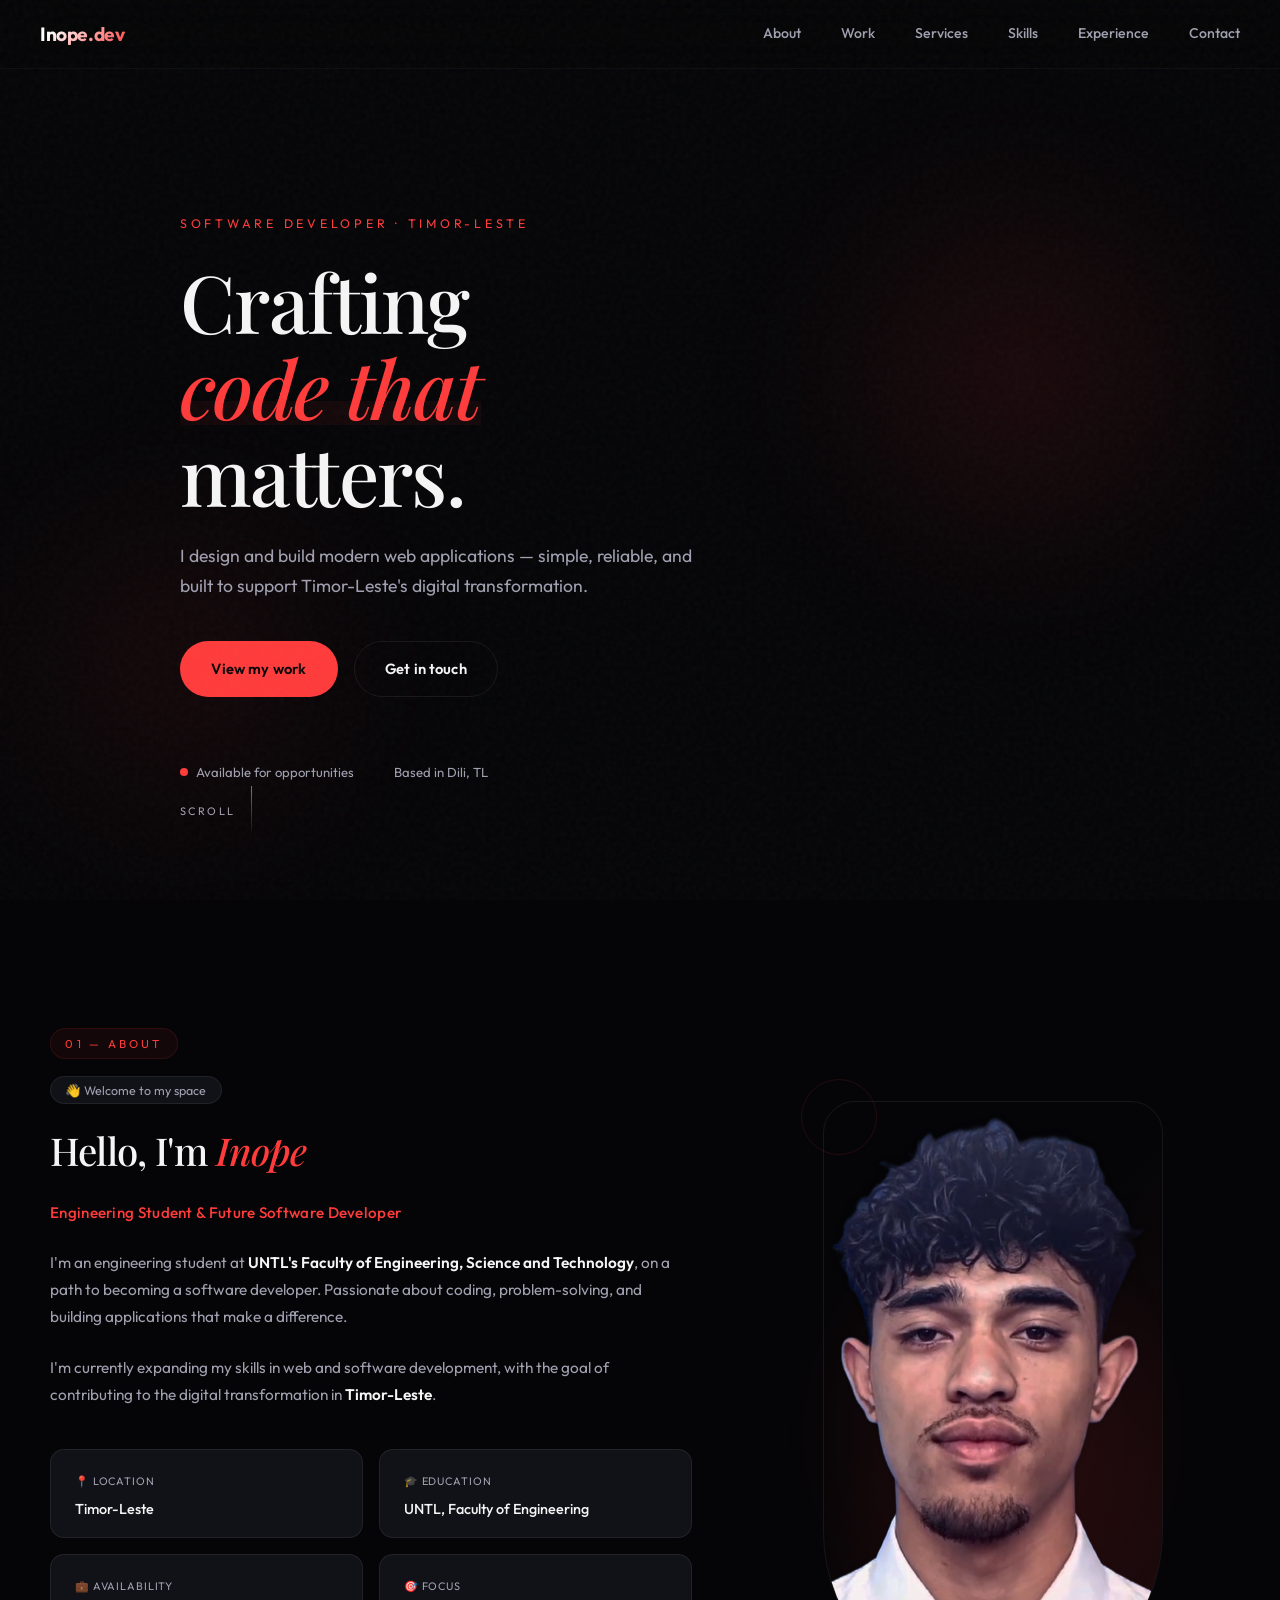
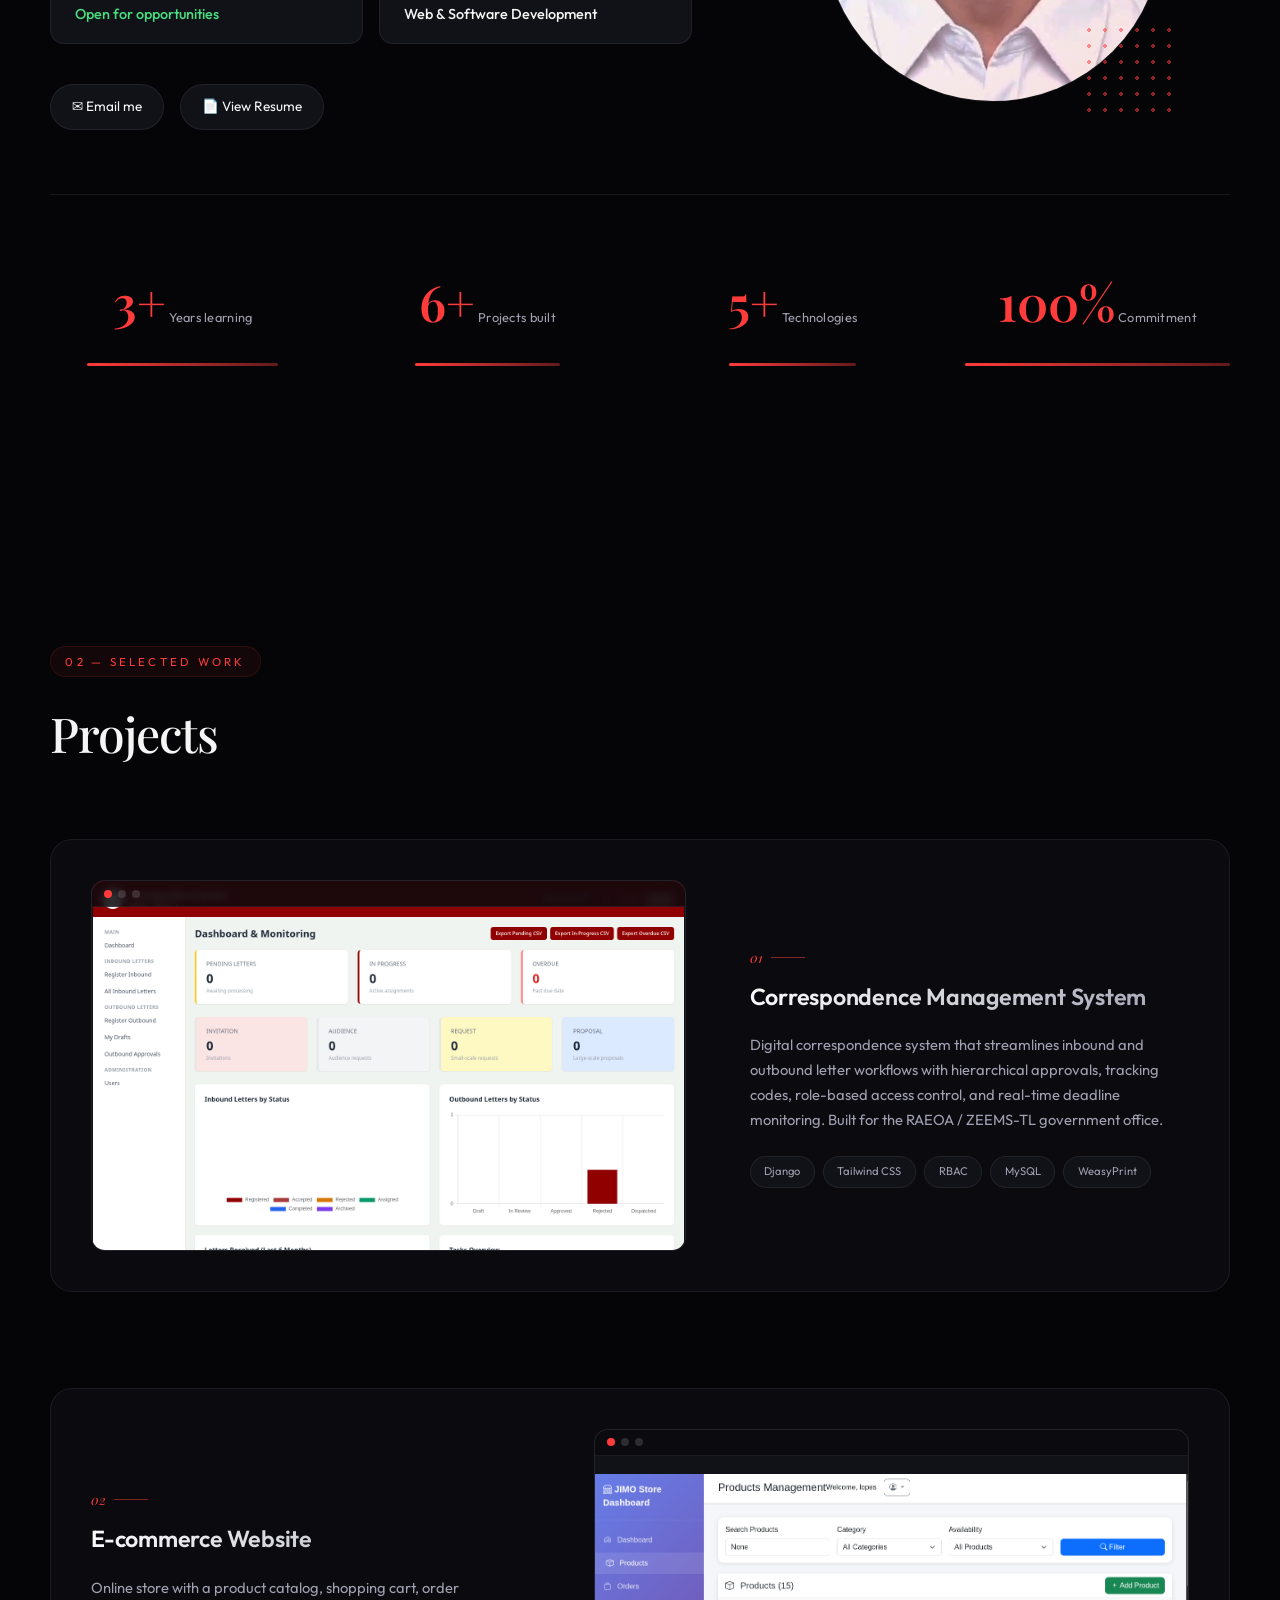
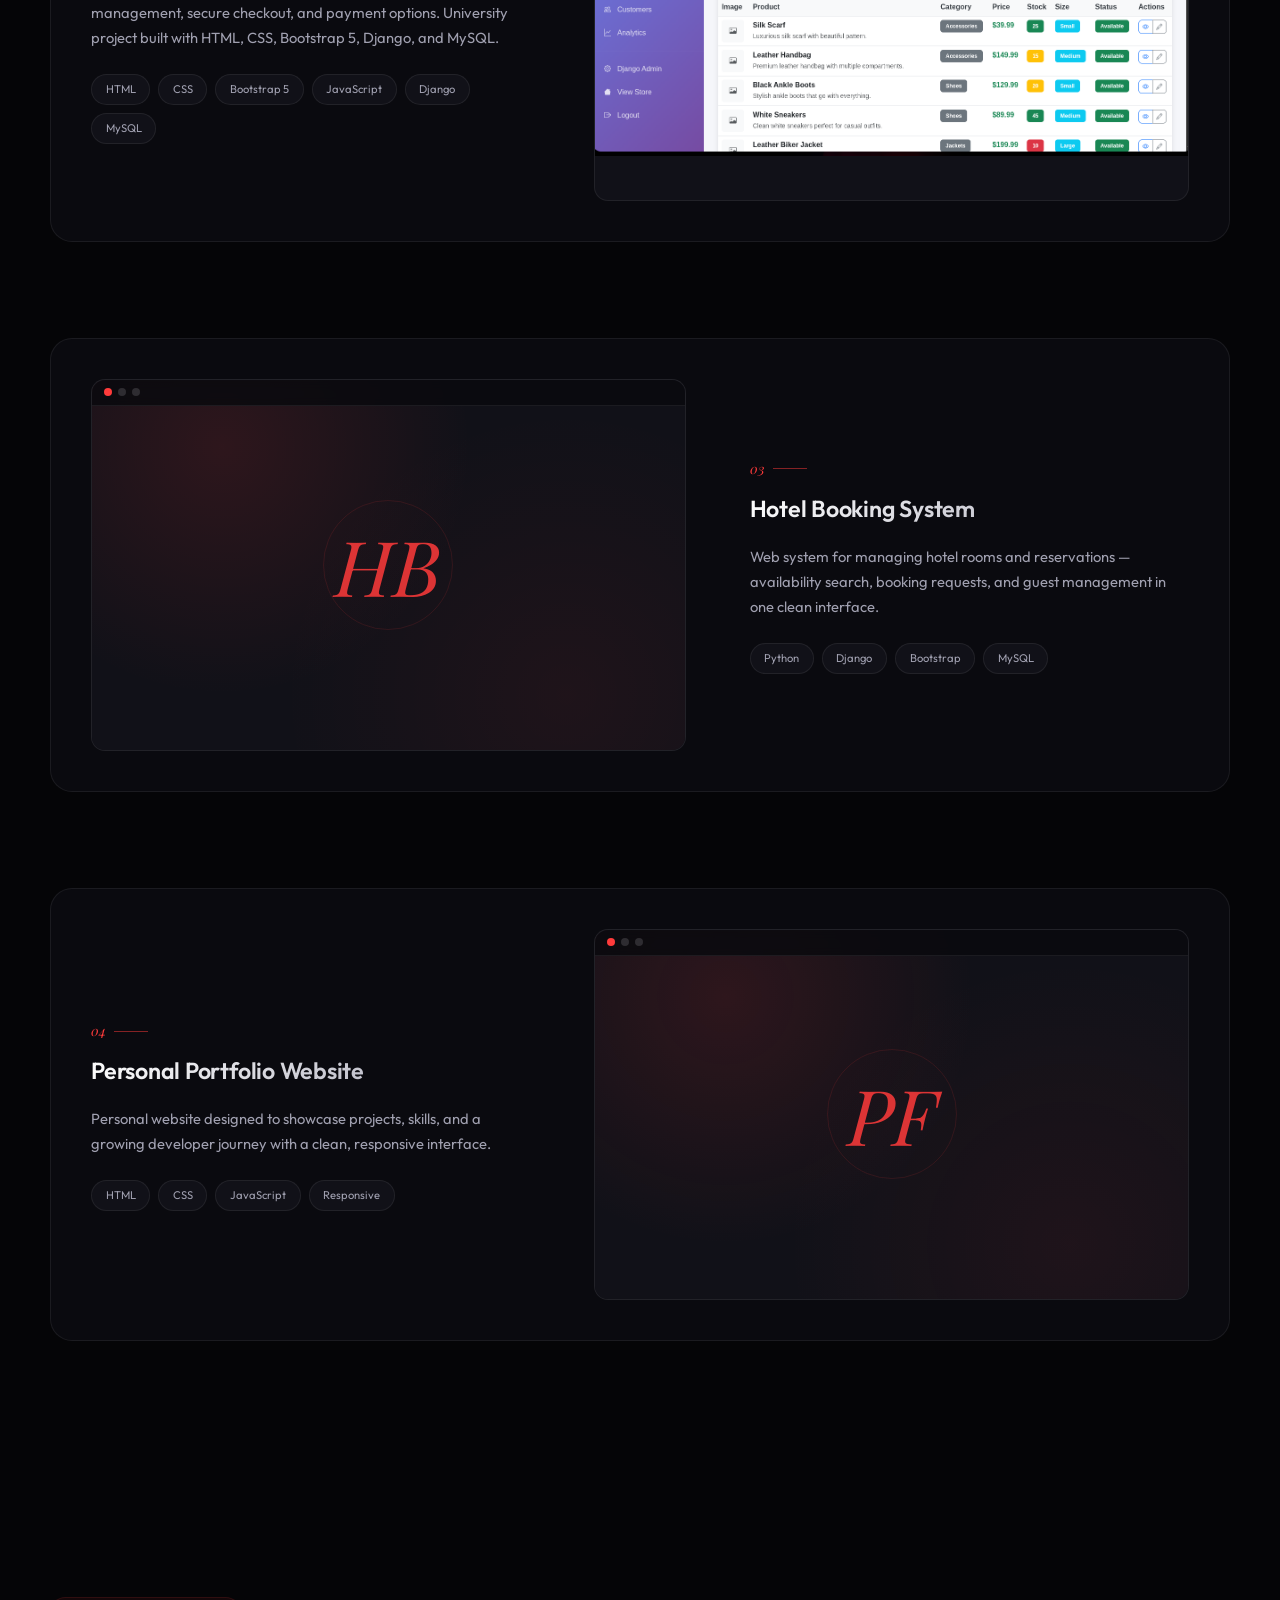
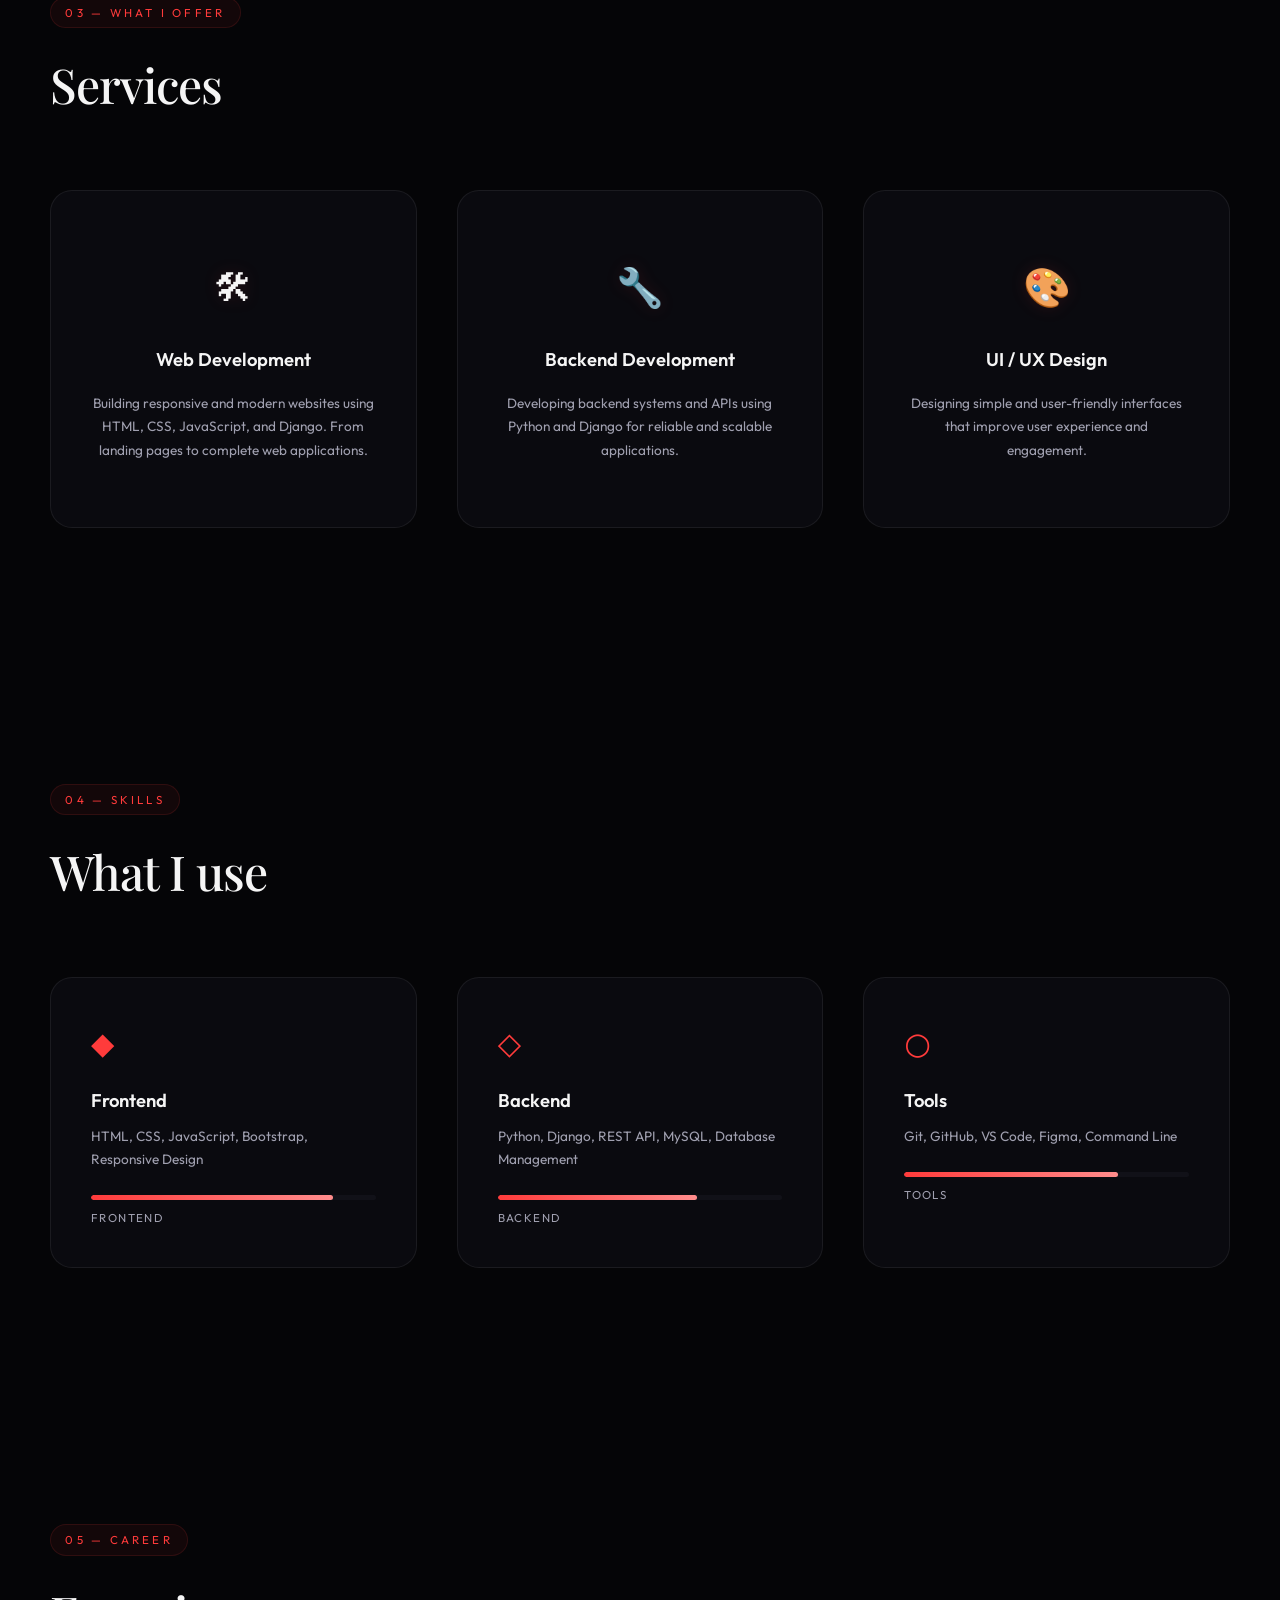
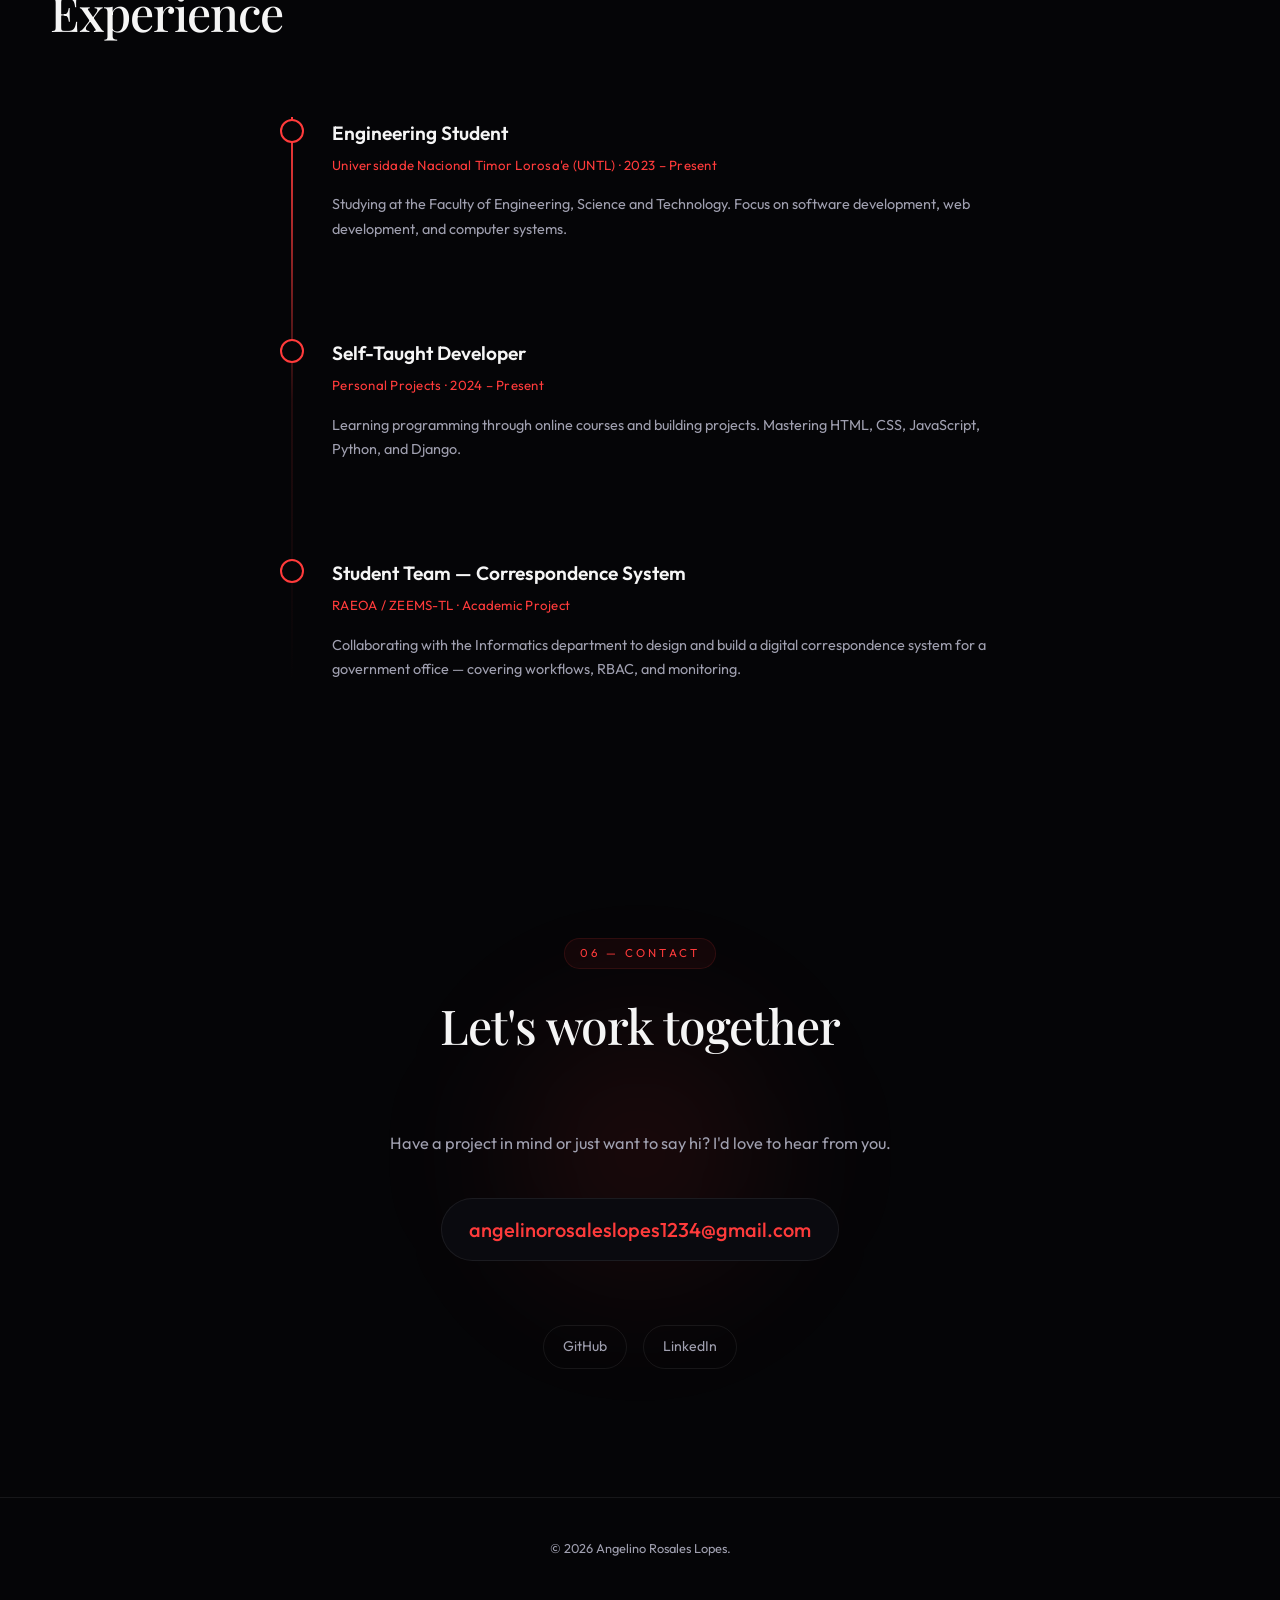
==== commit 1050c6bf: "restore finished portfolio version (split design)" ====
--- a/portfolio/index.html
+++ b/portfolio/index.html
@@ -5,835 +5,13 @@
   <meta charset="UTF-8">
   <meta name="viewport" content="width=device-width, initial-scale=1.0">
   <title>Inope Lopes — Software Developer</title>
+  <meta name="description" content="Inope Lopes — Software developer from Timor-Leste. Building clean, reliable web applications.">
   <link rel="preconnect" href="https://fonts.googleapis.com">
   <link rel="preconnect" href="https://fonts.gstatic.com" crossorigin>
   <link
     href="https://fonts.googleapis.com/css2?family=Outfit:wght@300;400;500;600;700&family=Playfair+Display:ital,wght@0,400;0,600;1,400&display=swap"
     rel="stylesheet">
-  <style>
-    :root {
-      --bg: #050507;
-      --bg-soft: #121218;
-      --surface: #191922;
-      --text: #f5f5f5;
-      --text-muted: #9a9691;
-      --accent: #ff3b3b;
-      --accent-dim: rgba(255, 59, 59, 0.15);
-      --border: rgba(255, 255, 255, 0.06);
-      --font-sans: 'Outfit', system-ui, sans-serif;
-      --font-serif: 'Playfair Display', Georgia, serif;
-      --space-xs: 0.5rem;
-      --space-sm: 1rem;
-      --space-md: 1.5rem;
-      --space-lg: 2.5rem;
-      --space-xl: 4rem;
-      --space-2xl: 6rem;
-      --radius: 12px;
-      --radius-lg: 20px;
-      --transition: 0.3s cubic-bezier(0.4, 0, 0.2, 1);
-    }
-
-    *,
-    *::before,
-    *::after {
-      box-sizing: border-box;
-      margin: 0;
-      padding: 0;
-    }
-
-    html {
-      scroll-behavior: smooth;
-    }
-
-    body {
-      font-family: var(--font-sans);
-      background: var(--bg);
-      color: var(--text);
-      line-height: 1.6;
-      overflow-x: hidden;
-      min-height: 100vh;
-    }
-
-    .noise {
-      position: fixed;
-      inset: 0;
-      pointer-events: none;
-      z-index: 1000;
-      opacity: 0.03;
-      background-image: url("data:image/svg+xml,%3Csvg viewBox='0 0 256 256' xmlns='http://www.w3.org/2000/svg'%3E%3Cfilter id='n'%3E%3CfeTurbulence type='fractalNoise' baseFrequency='0.9' numOctaves='4' stitchTiles='stitch'/%3E%3C/filter%3E%3Crect width='100%25' height='100%25' filter='url(%23n)'/%3E%3C/svg%3E");
-    }
-
-    a {
-      color: inherit;
-      text-decoration: none;
-      transition: color var(--transition);
-    }
-
-    .header {
-      position: fixed;
-      top: 0;
-      left: 0;
-      right: 0;
-      z-index: 100;
-      display: flex;
-      align-items: center;
-      justify-content: space-between;
-      padding: var(--space-md) var(--space-lg);
-      background: rgba(15, 15, 15, 0.8);
-      backdrop-filter: blur(12px);
-      border-bottom: 1px solid var(--border);
-      transition: background var(--transition);
-    }
-
-    .logo {
-      font-weight: 600;
-      font-size: 1.125rem;
-      letter-spacing: 0.02em;
-    }
-
-    .nav {
-      display: flex;
-      gap: var(--space-lg);
-    }
-
-    .nav a {
-      font-size: 0.9rem;
-      font-weight: 500;
-      color: var(--text-muted);
-    }
-
-    .nav a:hover {
-      color: var(--accent);
-    }
-
-    .menu-toggle {
-      display: none;
-      flex-direction: column;
-      gap: 6px;
-      background: none;
-      border: none;
-      cursor: pointer;
-      padding: 8px;
-    }
-
-    .menu-toggle span {
-      width: 24px;
-      height: 2px;
-      background: var(--text);
-      transition: var(--transition);
-    }
-
-    body.menu-open {
-      overflow: hidden;
-    }
-
-    @media (max-width: 900px) {
-      .nav.open {
-        display: flex;
-        position: fixed;
-        top: 60px;
-        left: 0;
-        right: 0;
-        bottom: 0;
-        flex-direction: column;
-        justify-content: center;
-        align-items: center;
-        gap: var(--space-lg);
-        background: var(--bg);
-        font-size: 1.25rem;
-      }
-
-      .menu-toggle.active span:nth-child(1) {
-        transform: rotate(45deg) translate(5px, 5px);
-      }
-
-      .menu-toggle.active span:nth-child(2) {
-        opacity: 0;
-      }
-
-      .menu-toggle.active span:nth-child(3) {
-        transform: rotate(-45deg) translate(5px, -5px);
-      }
-    }
-
-    .hero {
-      min-height: 100vh;
-      display: flex;
-      flex-direction: column;
-      justify-content: center;
-      padding: calc(80px + var(--space-2xl)) var(--space-lg) var(--space-2xl);
-      max-width: 900px;
-      margin: 0 auto;
-    }
-
-    .hero-tag {
-      font-size: 0.85rem;
-      text-transform: uppercase;
-      letter-spacing: 0.2em;
-      color: var(--accent);
-      margin-bottom: var(--space-md);
-      opacity: 0;
-      animation: fadeUp 0.8s ease forwards;
-    }
-
-    .hero-title {
-      font-family: var(--font-serif);
-      font-size: clamp(2.5rem, 6vw, 4rem);
-      font-weight: 400;
-      line-height: 1.15;
-      margin-bottom: var(--space-md);
-    }
-
-    .hero-title .line {
-      display: block;
-      opacity: 0;
-      animation: fadeUp 0.8s ease forwards;
-    }
-
-    .hero-title .line:nth-child(1) {
-      animation-delay: 0.1s;
-    }
-
-    .hero-title .line:nth-child(2) {
-      animation-delay: 0.25s;
-    }
-
-    .hero-title .line:nth-child(3) {
-      animation-delay: 0.4s;
-    }
-
-    .hero-title .accent {
-      color: var(--accent);
-      font-style: italic;
-    }
-
-    .hero-desc {
-      font-size: 1.125rem;
-      color: var(--text-muted);
-      max-width: 480px;
-      margin-bottom: var(--space-lg);
-      opacity: 0;
-      animation: fadeUp 0.8s ease 0.5s forwards;
-    }
-
-    .hero-cta {
-      display: flex;
-      gap: var(--space-sm);
-      flex-wrap: wrap;
-      opacity: 0;
-      animation: fadeUp 0.8s ease 0.6s forwards;
-    }
-
-    .btn {
-      display: inline-block;
-      padding: 0.875rem 1.5rem;
-      font-size: 0.95rem;
-      font-weight: 500;
-      border-radius: var(--radius);
-      transition: var(--transition);
-      border: 1px solid transparent;
-    }
-
-    .btn-primary {
-      background: var(--accent);
-      color: var(--bg);
-    }
-
-    .btn-primary:hover {
-      background: #ff5252;
-      transform: translateY(-2px);
-      box-shadow: 0 8px 24px rgba(255, 82, 82, 0.25);
-    }
-
-    .btn-ghost {
-      border-color: var(--border);
-      color: var(--text);
-    }
-
-    .btn-ghost:hover {
-      border-color: var(--accent);
-      color: var(--accent);
-    }
-
-    .scroll-hint {
-      position: absolute;
-      bottom: var(--space-xl);
-      left: var(--space-lg);
-      display: flex;
-      align-items: center;
-      gap: var(--space-sm);
-      font-size: 0.75rem;
-      text-transform: uppercase;
-      letter-spacing: 0.15em;
-      color: var(--text-muted);
-      opacity: 0;
-      animation: fadeUp 0.8s ease 0.9s forwards;
-    }
-
-    .scroll-line {
-      width: 1px;
-      height: 40px;
-      background: linear-gradient(to bottom, var(--text-muted), transparent);
-      animation: scrollPulse 2s ease-in-out infinite;
-    }
-
-    @keyframes fadeUp {
-      from {
-        opacity: 0;
-        transform: translateY(20px);
-      }
-
-      to {
-        opacity: 1;
-        transform: translateY(0);
-      }
-    }
-
-    @keyframes scrollPulse {
-
-      0%,
-      100% {
-        opacity: 0.5;
-        transform: scaleY(0.8);
-      }
-
-      50% {
-        opacity: 1;
-        transform: scaleY(1);
-      }
-    }
-
-    .section {
-      padding: var(--space-2xl) var(--space-lg);
-    }
-
-    .container {
-      max-width: 1100px;
-      margin: 0 auto;
-    }
-
-    .section-label {
-      display: block;
-      font-size: 0.8rem;
-      text-transform: uppercase;
-      letter-spacing: 0.2em;
-      color: var(--accent);
-      margin-bottom: var(--space-sm);
-    }
-
-    .section-title {
-      font-family: var(--font-serif);
-      font-size: clamp(2rem, 4vw, 2.75rem);
-      font-weight: 400;
-      margin-bottom: var(--space-xl);
-    }
-
-    .about-grid {
-      display: grid;
-      grid-template-columns: auto 1fr;
-      gap: 4.5rem;
-      align-items: center;
-    }
-
-    .about-image {
-      position: relative;
-      width: 260px;
-      margin: 0 auto;
-      left: 1.5rem;
-    }
-
-    .about-image::before {
-      content: '';
-      position: absolute;
-      top: 50%;
-      left: 50%;
-      transform: translate(-50%, -50%) translateY(6%);
-      width: 150%;
-      height: 82%;
-      border-radius: 50%;
-      background: radial-gradient(ellipse, var(--accent-dim) 0%, transparent 65%);
-      filter: blur(6px);
-      z-index: 0;
-    }
-
-    .about-image-inner {
-      position: relative;
-      z-index: 1;
-      width: 100%;
-      aspect-ratio: 260 / 460;
-      overflow: hidden;
-      border-radius: 30px 30px 160px 160px;
-    }
-
-    .about-image-inner img {
-      width: 100%;
-      height: 100%;
-      object-fit: cover;
-      object-position: 50% 10%;
-      display: block;
-      transition: transform 0.6s ease;
-    }
-
-    .about-image-inner:hover img {
-      transform: scale(1.05);
-    }
-
-    .about-content h2 {
-      font-family: var(--font-serif);
-      font-size: 1.75rem;
-      font-weight: 400;
-      margin-bottom: var(--space-md);
-    }
-
-    .about-content p {
-      color: var(--text-muted);
-      margin-bottom: var(--space-md);
-    }
-
-    .projects {
-      display: flex;
-      flex-direction: column;
-      gap: var(--space-xl);
-    }
-
-    .project {
-      display: grid;
-      grid-template-columns: 1fr 1fr;
-      gap: var(--space-xl);
-      align-items: center;
-      padding: var(--space-lg);
-      border-radius: var(--radius-lg);
-      background: var(--bg-soft);
-      border: 1px solid var(--border);
-      transition: var(--transition);
-      opacity: 0;
-      transform: translateY(24px);
-    }
-
-    .project.visible {
-      opacity: 1;
-      transform: translateY(0);
-    }
-
-    .project:nth-child(even) {
-      direction: rtl;
-    }
-
-    .project:nth-child(even)>* {
-      direction: ltr;
-    }
-
-    .project:hover {
-      border-color: rgba(255, 59, 59, 0.3);
-      box-shadow: 0 20px 40px rgba(0, 0, 0, 0.5);
-    }
-
-    .project-visual {
-      border-radius: var(--radius);
-      overflow: hidden;
-      aspect-ratio: 16/10;
-      background: var(--surface);
-    }
-
-    .project-visual img {
-      width: 100%;
-      height: 100%;
-      object-fit: contain;
-      display: block;
-      transition: transform var(--transition);
-    }
-
-    .project:hover .project-visual img {
-      transform: scale(1.03);
-    }
-
-    .project-placeholder {
-      width: 100%;
-      height: 100%;
-      background: linear-gradient(135deg, hsl(var(--hue), 35%, 18%) 0%, hsl(var(--hue), 25%, 12%) 100%);
-      transition: transform var(--transition);
-    }
-
-    .project:hover .project-placeholder {
-      transform: scale(1.03);
-    }
-
-    .project-info h3 {
-      font-size: 1.5rem;
-      font-weight: 600;
-      margin-bottom: var(--space-xs);
-    }
-
-    .project-info p {
-      color: var(--text-muted);
-      font-size: 0.95rem;
-      margin-bottom: var(--space-md);
-    }
-
-    .project-tags {
-      display: flex;
-      flex-wrap: wrap;
-      gap: var(--space-xs);
-    }
-
-    .project-tags span {
-      font-size: 0.75rem;
-      padding: 0.35rem 0.65rem;
-      background: var(--surface);
-      border-radius: 6px;
-      color: var(--text-muted);
-    }
-
-    .skills-grid {
-      display: grid;
-      grid-template-columns: repeat(3, 1fr);
-      gap: var(--space-lg);
-    }
-
-    .skill-card {
-      padding: var(--space-lg);
-      border-radius: var(--radius-lg);
-      background: var(--bg-soft);
-      border: 1px solid var(--border);
-      transition: var(--transition);
-      opacity: 0;
-      transform: translateY(20px);
-    }
-
-    .skill-card.visible {
-      opacity: 1;
-      transform: translateY(0);
-    }
-
-    .skill-card:hover {
-      border-color: var(--accent-dim);
-      transform: translateY(-4px);
-    }
-
-    .skill-icon {
-      display: block;
-      font-size: 1.5rem;
-      color: var(--accent);
-      margin-bottom: var(--space-sm);
-    }
-
-    .skill-card h3 {
-      font-size: 1.125rem;
-      font-weight: 600;
-      margin-bottom: var(--space-xs);
-    }
-
-    .skill-card p {
-      font-size: 0.9rem;
-      color: var(--text-muted);
-      line-height: 1.6;
-    }
-
-    .contact {
-      text-align: center;
-    }
-
-    .contact-text {
-      color: var(--text-muted);
-      max-width: 480px;
-      margin: 0 auto var(--space-md);
-    }
-
-    .contact-email {
-      display: inline-block;
-      font-size: 1.5rem;
-      font-weight: 500;
-      color: var(--accent);
-      margin-bottom: var(--space-lg);
-      transition: color var(--transition);
-    }
-
-    .contact-email:hover {
-      color: #ff5252;
-    }
-
-    .contact-links {
-      display: flex;
-      justify-content: center;
-      gap: var(--space-lg);
-    }
-
-    .contact-links a {
-      color: var(--text-muted);
-      font-size: 0.9rem;
-    }
-
-    .contact-links a:hover {
-      color: var(--accent);
-    }
-
-    .stats {
-      display: grid;
-      grid-template-columns: repeat(4, 1fr);
-      gap: var(--space-lg);
-      padding: var(--space-xl) 0;
-      border-top: 1px solid var(--border);
-      border-bottom: 1px solid var(--border);
-    }
-
-    .stat {
-      text-align: center;
-    }
-
-    .stat-num {
-      font-family: var(--font-serif);
-      font-size: clamp(2rem, 4vw, 3rem);
-      color: var(--accent);
-      display: block;
-      margin-bottom: var(--space-xs);
-    }
-
-    .stat-label {
-      font-size: 0.85rem;
-      color: var(--text-muted);
-    }
-
-    .services-grid {
-      display: grid;
-      grid-template-columns: repeat(3, 1fr);
-      gap: var(--space-lg);
-    }
-
-    .service-card {
-      padding: var(--space-lg);
-      border-radius: var(--radius-lg);
-      background: var(--bg-soft);
-      border: 1px solid var(--border);
-      transition: opacity var(--transition), transform var(--transition), border-color var(--transition);
-      opacity: 0;
-      transform: translateY(20px);
-    }
-
-    .service-card.visible {
-      opacity: 1;
-      transform: translateY(0);
-    }
-
-    .service-card:hover {
-      border-color: var(--accent-dim);
-    }
-
-    .service-card h3 {
-      font-size: 1.125rem;
-      margin-bottom: var(--space-sm);
-    }
-
-    .service-card p {
-      font-size: 0.9rem;
-      color: var(--text-muted);
-      line-height: 1.6;
-    }
-
-    .timeline {
-      position: relative;
-      max-width: 640px;
-      margin: 0 auto;
-    }
-
-    .timeline::before {
-      content: '';
-      position: absolute;
-      left: 12px;
-      top: 0;
-      bottom: 0;
-      width: 2px;
-      background: var(--border);
-    }
-
-    .timeline-item {
-      position: relative;
-      padding-left: 48px;
-      padding-bottom: var(--space-xl);
-      opacity: 0;
-      transform: translateX(-20px);
-      transition: var(--transition);
-    }
-
-    .timeline-item.visible {
-      opacity: 1;
-      transform: translateX(0);
-    }
-
-    .timeline-item:last-child {
-      padding-bottom: 0;
-    }
-
-    .timeline-dot {
-      position: absolute;
-      left: 0;
-      top: 4px;
-      width: 26px;
-      height: 26px;
-      border-radius: 50%;
-      background: var(--bg);
-      border: 2px solid var(--accent);
-      box-sizing: border-box;
-    }
-
-    .timeline-item h3 {
-      font-size: 1.1rem;
-      margin-bottom: var(--space-xs);
-    }
-
-    .timeline-item .role {
-      color: var(--accent);
-      font-size: 0.9rem;
-      margin-bottom: var(--space-xs);
-    }
-
-    .timeline-item p {
-      font-size: 0.9rem;
-      color: var(--text-muted);
-    }
-
-    .testimonials-grid {
-      display: grid;
-      grid-template-columns: repeat(2, 1fr);
-      gap: var(--space-lg);
-    }
-
-    .testimonial {
-      padding: var(--space-lg);
-      border-radius: var(--radius-lg);
-      background: var(--bg-soft);
-      border: 1px solid var(--border);
-      font-style: italic;
-      color: var(--text-muted);
-      opacity: 0;
-      transform: translateY(20px);
-      transition: var(--transition);
-    }
-
-    .testimonial.visible {
-      opacity: 1;
-      transform: translateY(0);
-    }
-
-    .testimonial p {
-      margin-bottom: var(--space-md);
-      line-height: 1.7;
-    }
-
-    .testimonial cite {
-      font-style: normal;
-      color: var(--accent);
-      font-size: 0.9rem;
-    }
-
-    .back-top {
-      position: fixed;
-      bottom: var(--space-lg);
-      right: var(--space-lg);
-      width: 48px;
-      height: 48px;
-      border-radius: 50%;
-      background: var(--accent);
-      color: var(--bg);
-      border: none;
-      cursor: pointer;
-      display: flex;
-      align-items: center;
-      justify-content: center;
-      font-size: 1.25rem;
-      opacity: 0;
-      visibility: hidden;
-      transform: translateY(10px);
-      transition: var(--transition);
-      z-index: 99;
-    }
-
-    .back-top.visible {
-      opacity: 1;
-      visibility: visible;
-      transform: translateY(0);
-    }
-
-    .back-top:hover {
-      background: #ff5252;
-      transform: translateY(-2px);
-    }
-
-    @media (max-width: 900px) {
-      .nav {
-        display: none;
-      }
-
-      .menu-toggle {
-        display: flex;
-      }
-
-      .about-grid {
-        grid-template-columns: 1fr;
-      }
-
-      .about-image {
-        width: 220px;
-        max-width: 70%;
-      }
-
-      .project {
-        grid-template-columns: 1fr;
-        direction: ltr;
-      }
-
-      .project:nth-child(even) {
-        direction: ltr;
-      }
-
-      .skills-grid {
-        grid-template-columns: 1fr;
-      }
-
-      .services-grid {
-        grid-template-columns: 1fr;
-      }
-
-      .testimonials-grid {
-        grid-template-columns: 1fr;
-      }
-
-      .stats {
-        grid-template-columns: repeat(2, 1fr);
-        gap: var(--space-md);
-      }
-    }
-
-    @media (max-width: 600px) {
-      .hero-cta {
-        flex-direction: column;
-      }
-
-      .btn {
-        width: 100%;
-        text-align: center;
-      }
-
-      .scroll-hint {
-        left: 50%;
-        transform: translateX(-50%);
-      }
-
-      .stats {
-        grid-template-columns: 1fr;
-      }
-    }
-
-    .footer {
-      padding: var(--space-lg);
-      text-align: center;
-      border-top: 1px solid var(--border);
-    }
-
-    .footer p {
-      font-size: 0.85rem;
-      color: var(--text-muted);
-    }
-  </style>
+  <link rel="stylesheet" href="./styles.css">
 </head>
 
 <body>
@@ -847,7 +25,6 @@
       <a href="#services">Services</a>
       <a href="#skills">Skills</a>
       <a href="#experience">Experience</a>
-      <a href="#testimonials">Testimonials</a>
       <a href="#contact">Contact</a>
     </nav>
     <button class="menu-toggle" aria-label="Toggle menu">
@@ -858,63 +35,151 @@
   </header>
 
   <main>
+    <!-- ============ HERO ============ -->
     <section class="hero">
-      <p class="hero-tag">SOFTWARE DEVELOPER</p>
+      <p class="hero-tag">Software Developer &middot; Timor-Leste</p>
       <h1 class="hero-title">
         <span class="line">Crafting</span>
         <span class="line accent">code that</span>
-        <span class="line"> matters.</span>
+        <span class="line">matters.</span>
       </h1>
-      <p class="hero-desc">I build software solutions that are clean, efficient, and reliable.</p>
+      <p class="hero-desc">
+        I design and build modern web applications — simple, reliable, and
+        built to support Timor-Leste's digital transformation.
+      </p>
       <div class="hero-cta">
         <a href="#work" class="btn btn-primary">View my work</a>
         <a href="#contact" class="btn btn-ghost">Get in touch</a>
       </div>
+      <div class="hero-meta">
+        <span class="hero-meta-item"><i class="pulse"></i> Available for opportunities</span>
+        <span class="hero-meta-item">Based in Dili, TL</span>
+      </div>
       <div class="scroll-hint">
         <span>Scroll</span>
-        <zdiv class="scroll-line"></zdiv>
-      </div>
-    </section>
-
+        <div class="scroll-line"></div>
+      </div>
+    </section>
+
+    <!-- ============ ABOUT ============ -->
     <section id="about" class="section about">
       <div class="container">
-        <span class="section-label">About</span>
+        <span class="section-label">01 &mdash; About</span>
         <div class="about-grid">
+          <div class="about-content">
+            <div class="about-badge"><span>&#128075; Welcome to my space</span></div>
+            <h2>Hello, I'm <span class="highlight">Inope</span></h2>
+            <p class="subtitle">Engineering Student &amp; Future Software Developer</p>
+            <p>
+              I'm an engineering student at <strong>UNTL's Faculty of Engineering, Science and
+              Technology</strong>, on a path to becoming a software developer. Passionate about
+              coding, problem-solving, and building applications that make a difference.
+            </p>
+            <p>
+              I'm currently expanding my skills in web and software development, with the goal of
+              contributing to the digital transformation in <strong>Timor-Leste</strong>.
+            </p>
+            <div class="personal-info">
+              <div class="info-card">
+                <span class="info-label">&#128205; Location</span>
+                <span class="info-value">Timor-Leste</span>
+              </div>
+              <div class="info-card">
+                <span class="info-label">&#127891; Education</span>
+                <span class="info-value">UNTL, Faculty of Engineering</span>
+              </div>
+              <div class="info-card">
+                <span class="info-label">&#128188; Availability</span>
+                <span class="info-value status">Open for opportunities</span>
+              </div>
+              <div class="info-card">
+                <span class="info-label">&#127919; Focus</span>
+                <span class="info-value">Web &amp; Software Development</span>
+              </div>
+            </div>
+            <div class="about-links">
+              <a href="mailto:angelinorosaleslopes1234@gmail.com" class="about-link">&#9993; Email me</a>
+              <a href="#" class="about-link">&#128196; View Resume</a>
+            </div>
+          </div>
           <div class="about-image">
-            <div class="about-image-inner">
-              <img src="images/inope.png" alt="Inope Lopes">
-            </div>
-          </div>
-          <div class="about-content">
-            <h2>Hello, I'm Inope.</h2>
-            <p>I'm an engineering student at <strong>UNTL's Faculty of Engineering, Science and Technology</strong>, on
-              a path to becoming a software developer. Passionate about coding, problem-solving, and building
-              applications that make a difference.</p>
-            <p>I'm currently expanding my skills in web and software development, with the goal of contributing to the
-              digital transformation in Timor-Leste.</p>
-          </div>
-        </div>
+            <div class="about-image-frame">
+              <div class="about-image-inner">
+                <img src="images/inope.png" alt="Inope Lopes">
+              </div>
+            </div>
+            <div class="image-dots"></div>
+            <div class="image-glow"></div>
+          </div>
+        </div>
+
         <div class="stats">
-          <div class="stat"><span class="stat-num">3+</span><span class="stat-label">Years learning</span></div>
-          <div class="stat"><span class="stat-num">5+</span><span class="stat-label">Projects built</span></div>
-          <div class="stat"><span class="stat-num">3+</span><span class="stat-label">Technologies</span></div>
-          <div class="stat"><span class="stat-num">100%</span><span class="stat-label">Commitment</span></div>
-        </div>
-      </div>
-    </section>
-
+          <div class="stat">
+            <span class="stat-num" data-count="3">3</span>
+            <span class="stat-label">Years learning</span>
+            <div class="stat-bar"></div>
+          </div>
+          <div class="stat">
+            <span class="stat-num" data-count="6">6</span>
+            <span class="stat-label">Projects built</span>
+            <div class="stat-bar"></div>
+          </div>
+          <div class="stat">
+            <span class="stat-num" data-count="5">5</span>
+            <span class="stat-label">Technologies</span>
+            <div class="stat-bar"></div>
+          </div>
+          <div class="stat">
+            <span class="stat-num" data-count="100">100</span>
+            <span class="stat-label">Commitment</span>
+            <div class="stat-bar"></div>
+          </div>
+        </div>
+      </div>
+    </section>
+
+    <!-- ============ WORK ============ -->
     <section id="work" class="section work">
       <div class="container">
-        <span class="section-label">Selected Work</span>
+        <span class="section-label">02 &mdash; Selected Work</span>
         <h2 class="section-title">Projects</h2>
         <div class="projects">
-          <article class="project" data-index="0">
+
+          <article class="project">
             <div class="project-visual">
-              <img src="images/ecommerce.png" alt="E-commerce Website">
+              <div class="window-bar"><span></span><span></span><span></span></div>
+              <img src="images/correspondence-ui.png" alt="Correspondence Management System dashboard">
             </div>
             <div class="project-info">
+              <span class="project-number">01</span>
+              <h3>Correspondence Management System</h3>
+              <p>
+                Digital correspondence system that streamlines inbound and outbound letter workflows
+                with hierarchical approvals, tracking codes, role-based access control, and real-time
+                deadline monitoring. Built for the RAEOA / ZEEMS-TL government office.
+              </p>
+              <div class="project-tags">
+                <span>Django</span>
+                <span>Tailwind CSS</span>
+                <span>RBAC</span>
+                <span>MySQL</span>
+                <span>WeasyPrint</span>
+              </div>
+            </div>
+          </article>
+
+          <article class="project">
+            <div class="project-visual">
+              <div class="window-bar"><span></span><span></span><span></span></div>
+              <img src="images/ecommerce.png" alt="E-commerce website homepage">
+            </div>
+            <div class="project-info">
+              <span class="project-number">02</span>
               <h3>E-commerce Website</h3>
-              <p>Online store with product catalog, shopping cart, and order management. University project built with HTML, CSS, Bootstrap 5, Django, and MySQL.</p>
+              <p>
+                Online store with a product catalog, shopping cart, order management, secure checkout,
+                and payment options. University project built with HTML, CSS, Bootstrap 5, Django, and MySQL.
+              </p>
               <div class="project-tags">
                 <span>HTML</span>
                 <span>CSS</span>
@@ -925,13 +190,19 @@
               </div>
             </div>
           </article>
-          <article class="project" data-index="1">
+
+          <article class="project">
             <div class="project-visual">
-              <div class="project-placeholder" style="--hue: 180;"></div>
+              <div class="window-bar"><span></span><span></span><span></span></div>
+              <div class="placeholder-visual" data-mark="HB"></div>
             </div>
             <div class="project-info">
+              <span class="project-number">03</span>
               <h3>Hotel Booking System</h3>
-              <p>Web system for managing hotel rooms and reservations.</p>
+              <p>
+                Web system for managing hotel rooms and reservations — availability search, booking
+                requests, and guest management in one clean interface.
+              </p>
               <div class="project-tags">
                 <span>Python</span>
                 <span>Django</span>
@@ -940,13 +211,19 @@
               </div>
             </div>
           </article>
-          <article class="project" data-index="3">
+
+          <article class="project">
             <div class="project-visual">
-              <div class="project-placeholder" style="--hue: 320;"></div>
+              <div class="window-bar"><span></span><span></span><span></span></div>
+              <div class="placeholder-visual" data-mark="PF"></div>
             </div>
             <div class="project-info">
+              <span class="project-number">04</span>
               <h3>Personal Portfolio Website</h3>
-              <p>Personal website to showcase projects and skills.</p>
+              <p>
+                Personal website designed to showcase projects, skills, and a growing developer
+                journey with a clean, responsive interface.
+              </p>
               <div class="project-tags">
                 <span>HTML</span>
                 <span>CSS</span>
@@ -955,206 +232,131 @@
               </div>
             </div>
           </article>
-        </div>
-      </div>
-    </section>
-
+
+        </div>
+      </div>
+    </section>
+
+    <!-- ============ SERVICES ============ -->
     <section id="services" class="section services">
       <div class="container">
-        <span class="section-label">What I offer</span>
+        <span class="section-label">03 &mdash; What I offer</span>
         <h2 class="section-title">Services</h2>
         <div class="services-grid">
           <div class="service-card">
+            <span class="service-icon">&#128736;</span>
             <h3>Web Development</h3>
-            <p>Building responsive and modern websites using HTML, CSS, JavaScript, and Django. From landing pages to
-              complete web applications.</p>
+            <p>Building responsive and modern websites using HTML, CSS, JavaScript, and Django. From
+              landing pages to complete web applications.</p>
           </div>
           <div class="service-card">
+            <span class="service-icon">&#128295;</span>
             <h3>Backend Development</h3>
-            <p>Developing backend systems and APIs using Python and Django for reliable and scalable applications.</p>
+            <p>Developing backend systems and APIs using Python and Django for reliable and scalable
+              applications.</p>
           </div>
           <div class="service-card">
+            <span class="service-icon">&#127912;</span>
             <h3>UI / UX Design</h3>
-            <p>Designing simple and user-friendly interfaces that improve user experience and engagement.</p>
-          </div>
-        </div>
-      </div>
-    </section>
-
+            <p>Designing simple and user-friendly interfaces that improve user experience and
+              engagement.</p>
+          </div>
+        </div>
+      </div>
+    </section>
+
+    <!-- ============ SKILLS ============ -->
     <section id="skills" class="section skills">
       <div class="container">
-        <span class="section-label">Skills</span>
+        <span class="section-label">04 &mdash; Skills</span>
         <h2 class="section-title">What I use</h2>
         <div class="skills-grid">
           <div class="skill-card">
-            <span class="skill-icon">◆</span>
+            <span class="skill-icon">&#9670;</span>
             <h3>Frontend</h3>
             <p>HTML, CSS, JavaScript, Bootstrap, Responsive Design</p>
+            <div class="skill-progress">
+              <div class="skill-progress-bar"><div class="skill-progress-fill" style="--w: 85%;"></div></div>
+              <span class="skill-progress-label">Frontend</span>
+            </div>
           </div>
           <div class="skill-card">
-            <span class="skill-icon">◇</span>
+            <span class="skill-icon">&#9671;</span>
             <h3>Backend</h3>
             <p>Python, Django, REST API, MySQL, Database Management</p>
+            <div class="skill-progress">
+              <div class="skill-progress-bar"><div class="skill-progress-fill" style="--w: 70%;"></div></div>
+              <span class="skill-progress-label">Backend</span>
+            </div>
           </div>
           <div class="skill-card">
-            <span class="skill-icon">○</span>
+            <span class="skill-icon">&#9675;</span>
             <h3>Tools</h3>
             <p>Git, GitHub, VS Code, Figma, Command Line</p>
-          </div>
-        </div>
-      </div>
-    </section>
-
+            <div class="skill-progress">
+              <div class="skill-progress-bar"><div class="skill-progress-fill" style="--w: 75%;"></div></div>
+              <span class="skill-progress-label">Tools</span>
+            </div>
+          </div>
+        </div>
+      </div>
+    </section>
+
+    <!-- ============ EXPERIENCE ============ -->
     <section id="experience" class="section experience">
       <div class="container">
-        <span class="section-label">Career</span>
+        <span class="section-label">05 &mdash; Career</span>
         <h2 class="section-title">Experience</h2>
         <div class="timeline">
           <div class="timeline-item">
             <span class="timeline-dot"></span>
             <h3>Engineering Student</h3>
-            <p class="role">Universidade Nacional Timor Lorosa'e (UNTL) · 2023 – Present</p>
-            <p>Studying at the Faculty of Engineering, Science and Technology. Focus on software development, web
-              development, and computer systems.</p>
+            <p class="role">Universidade Nacional Timor Lorosa'e (UNTL) &middot; 2023 &ndash; Present</p>
+            <p>Studying at the Faculty of Engineering, Science and Technology. Focus on software
+              development, web development, and computer systems.</p>
           </div>
           <div class="timeline-item">
             <span class="timeline-dot"></span>
             <h3>Self-Taught Developer</h3>
-            <p class="role">Personal Projects · 2024 – Present</p>
-            <p>Learning programming through online courses and building projects. Mastering HTML, CSS, JavaScript,
-              Python, and Django.</p>
-          </div>
-        </div>
-      </div>
-    </section>
-
-    <section id="testimonials" class="section testimonials">
-      <div class="container">
-        <span class="section-label">Kind words</span>
-        <h2 class="section-title">Testimonials</h2>
-        <div class="testimonials-grid">
-          <blockquote class="testimonial">
-            <p>"Hardworking student with strong interest in technology and programming. Always eager to learn and
-              improve."</p>
-            <cite>— Lecturer, UNTL</cite>
-          </blockquote>
-          <blockquote class="testimonial">
-            <p>"Quick learner who is always motivated to build useful software solutions. Great potential for growth."
-            </p>
-            <cite>— Project Partner</cite>
-          </blockquote>
-        </div>
-      </div>
-    </section>
-
+            <p class="role">Personal Projects &middot; 2024 &ndash; Present</p>
+            <p>Learning programming through online courses and building projects. Mastering HTML, CSS,
+              JavaScript, Python, and Django.</p>
+          </div>
+          <div class="timeline-item">
+            <span class="timeline-dot"></span>
+            <h3>Student Team — Correspondence System</h3>
+            <p class="role">RAEOA / ZEEMS-TL &middot; Academic Project</p>
+            <p>Collaborating with the Informatics department to design and build a digital
+              correspondence system for a government office — covering workflows, RBAC, and
+              monitoring.</p>
+          </div>
+        </div>
+      </div>
+    </section>
+
+    <!-- ============ CONTACT ============ -->
     <section id="contact" class="section contact">
       <div class="container">
-        <span class="section-label">Contact</span>
+        <span class="section-label">06 &mdash; Contact</span>
         <h2 class="section-title">Let's work together</h2>
         <p class="contact-text">Have a project in mind or just want to say hi? I'd love to hear from you.</p>
-        <a href="mailto:inope@email.com" class="contact-email">inope@email.com</a>
+        <a href="mailto:angelinorosaleslopes1234@gmail.com" class="contact-email">angelinorosaleslopes1234@gmail.com</a>
         <div class="contact-links">
-          <a href="https://github.com/inope" aria-label="GitHub">GitHub</a>
-          <a href="#" aria-label="LinkedIn">LinkedIn</a>
-          <a href="#" aria-label="Twitter">Twitter</a>
+          <a href="https://github.com/Inope83" target="_blank" rel="noopener noreferrer" aria-label="GitHub">GitHub</a>
+          <a href="https://www.linkedin.com/in/ange-lopes-61977b3b6/" target="_blank" rel="noopener noreferrer"
+            aria-label="LinkedIn">LinkedIn</a>
         </div>
       </div>
     </section>
   </main>
 
   <footer class="footer">
-    <p>© <span id="year"></span> Inope Lopes. Built with HTML, CSS & JavaScript.</p>
+    <p>© <span id="year"></span> Angelino Rosales Lopes.</p>
   </footer>
 
-  <button class="back-top" id="backTop" aria-label="Back to top">↑</button>
-
-  <script>
-    (function () {
-      'use strict';
-
-      // Set current year
-      var yearEl = document.getElementById('year');
-      if (yearEl) yearEl.textContent = new Date().getFullYear();
-
-      // Mobile menu toggle
-      var menuToggle = document.querySelector('.menu-toggle');
-      var nav = document.querySelector('.nav');
-      if (menuToggle && nav) {
-        menuToggle.addEventListener('click', function () {
-          nav.classList.toggle('open');
-          menuToggle.classList.toggle('active');
-          document.body.classList.toggle('menu-open');
-        });
-      }
-
-      // Close menu when clicking on a link
-      document.querySelectorAll('.nav a').forEach(function (link) {
-        link.addEventListener('click', function () {
-          nav.classList.remove('open');
-          menuToggle.classList.remove('active');
-          document.body.classList.remove('menu-open');
-        });
-      });
-
-      // Reveal animations on scroll
-      var revealEls = document.querySelectorAll('.project, .skill-card, .service-card, .timeline-item, .testimonial');
-      var observer = new IntersectionObserver(function (entries) {
-        entries.forEach(function (entry) {
-          if (entry.isIntersecting) entry.target.classList.add('visible');
-        });
-      }, { root: null, rootMargin: '0px 0px -80px 0px', threshold: 0.1 });
-      revealEls.forEach(function (el) { observer.observe(el); });
-
-      // Stagger animations
-      document.querySelectorAll('.project').forEach(function (project, index) {
-        project.style.transitionDelay = (index * 0.08) + 's';
-      });
-      document.querySelectorAll('.skill-card').forEach(function (card, i) {
-        card.style.transitionDelay = (i * 0.1) + 's';
-      });
-      document.querySelectorAll('.service-card').forEach(function (card, i) {
-        card.style.transitionDelay = (i * 0.1) + 's'; + 's';
-      });
-      document.querySelectorAll('.timeline-item').forEach(function (item, i) {
-        item.style.transitionDelay = (i * 0.12) + 's';
-      });
-      document.querySelectorAll('.testimonial').forEach(function (t, i) {
-        t.style.transitionDelay = (i * 0.1) + 's';
-      });
-
-      // Back to top button
-      var backTop = document.getElementById('backTop');
-      if (backTop) {
-        window.addEventListener('scroll', function () {
-          backTop.classList.toggle('visible', window.scrollY > 600);
-        });
-        backTop.addEventListener('click', function () {
-          window.scrollTo({ top: 0, behavior: 'smooth' });
-        });
-      }
-
-      // Smooth scroll for anchor links
-      document.querySelectorAll('a[href^="#"]').forEach(function (anchor) {
-        anchor.addEventListener('click', function (e) {
-          var href = this.getAttribute('href');
-          if (href === '#') return;
-          var target = document.querySelector(href);
-          if (target) {
-            e.preventDefault();
-            target.scrollIntoView({ behavior: 'smooth', block: 'start' });
-          }
-        });
-      });
-
-      // Header background change on scroll
-      var header = document.querySelector('.header');
-      if (header) {
-        window.addEventListener('scroll', function () {
-          header.style.background = window.scrollY > 50 ? 'rgba(15, 15, 15, 0.95)' : 'rgba(15, 15, 15, 0.8)';
-        });
-      }
-    })();
-  </script>
+  <button class="back-top" id="backTop" aria-label="Back to top">&uarr;</button>
+
+  <script src="./script.js"></script>
 </body>
 
 </html>
--- a/portfolio/styles.css
+++ b/portfolio/styles.css
@@ -0,0 +1,1442 @@
+:root {
+  --bg: #050507;
+  --bg-soft: #0a0a0f;
+  --surface: #111118;
+  --text: #f5f5f5;
+  --text-muted: #a0a0b0;
+  --accent: #ff3b3b;
+  --accent-dim: rgba(255, 59, 59, 0.12);
+  --accent-soft: rgba(255, 59, 59, 0.06);
+  --accent-glow: rgba(255, 59, 59, 0.3);
+  --border: rgba(255, 255, 255, 0.07);
+  --border-soft: rgba(255, 255, 255, 0.04);
+  --font-sans: 'Outfit', system-ui, sans-serif;
+  --font-serif: 'Playfair Display', Georgia, serif;
+  --space-xs: 0.5rem;
+  --space-sm: 1rem;
+  --space-md: 1.5rem;
+  --space-lg: 2.5rem;
+  --space-xl: 4rem;
+  --space-2xl: 6rem;
+  --space-3xl: 8rem;
+  --radius: 14px;
+  --radius-lg: 22px;
+  --transition: 0.45s cubic-bezier(0.2, 0.9, 0.4, 1.1);
+}
+
+*,
+*::before,
+*::after {
+  box-sizing: border-box;
+  margin: 0;
+  padding: 0;
+}
+
+a {
+  color: inherit;
+  text-decoration: none;
+}
+
+html {
+  scroll-behavior: smooth;
+}
+
+body {
+  font-family: var(--font-sans);
+  background: var(--bg);
+  color: var(--text);
+  line-height: 1.7;
+  overflow-x: hidden;
+  min-height: 100vh;
+  -webkit-font-smoothing: antialiased;
+}
+
+::selection {
+  background: var(--accent);
+  color: var(--bg);
+}
+
+.noise {
+  position: fixed;
+  inset: 0;
+  pointer-events: none;
+  z-index: 1000;
+  opacity: 0.035;
+  background-image: url("data:image/svg+xml,%3Csvg viewBox='0 0 256 256' xmlns='http://www.w3.org/2000/svg'%3E%3Cfilter id='n'%3E%3CfeTurbulence type='fractalNoise' baseFrequency='0.7' numOctaves='3' stitchTiles='stitch'/%3E%3C/filter%3E%3Crect width='100%25' height='100%25' filter='url(%23n)'/%3E%3C/svg%3E");
+}
+
+::-webkit-scrollbar {
+  width: 5px;
+}
+
+::-webkit-scrollbar-track {
+  background: var(--bg-soft);
+}
+
+::-webkit-scrollbar-thumb {
+  background: var(--accent);
+  border-radius: 3px;
+}
+
+::-webkit-scrollbar-thumb:hover {
+  background: #ff5252;
+}
+
+/* ============ HEADER ============ */
+.header {
+  position: fixed;
+  top: 0;
+  left: 0;
+  right: 0;
+  z-index: 100;
+  display: flex;
+  align-items: center;
+  justify-content: space-between;
+  padding: 1.1rem var(--space-lg);
+  background: rgba(5, 5, 7, 0.8);
+  backdrop-filter: blur(18px);
+  -webkit-backdrop-filter: blur(18px);
+  border-bottom: 1px solid var(--border-soft);
+  transition: all var(--transition);
+}
+
+.header.scrolled {
+  padding: 0.8rem var(--space-lg);
+  background: rgba(5, 5, 7, 0.94);
+  border-bottom-color: var(--border);
+}
+
+.logo {
+  font-weight: 700;
+  font-size: 1.2rem;
+  letter-spacing: -0.02em;
+  background: linear-gradient(135deg, #fff 20%, var(--accent));
+  -webkit-background-clip: text;
+  background-clip: text;
+  color: transparent;
+  position: relative;
+}
+
+.nav {
+  display: flex;
+  gap: var(--space-lg);
+}
+
+.nav a {
+  font-size: 0.88rem;
+  font-weight: 500;
+  color: var(--text-muted);
+  position: relative;
+  padding: 0.25rem 0;
+  transition: color 0.3s;
+}
+
+.nav a:hover {
+  color: var(--text);
+}
+
+.menu-toggle {
+  display: none;
+  flex-direction: column;
+  gap: 5px;
+  background: transparent;
+  border: none;
+  cursor: pointer;
+  padding: 0.5rem;
+  z-index: 101;
+}
+
+.menu-toggle span {
+  width: 24px;
+  height: 2px;
+  background: var(--text);
+  border-radius: 2px;
+  transition: all 0.3s ease;
+}
+
+.menu-toggle.active span:nth-child(1) {
+  transform: translateY(7px) rotate(45deg);
+}
+
+.menu-toggle.active span:nth-child(2) {
+  opacity: 0;
+}
+
+.menu-toggle.active span:nth-child(3) {
+  transform: translateY(-7px) rotate(-45deg);
+}
+
+/* ============ HERO ============ */
+.hero {
+  min-height: 100vh;
+  display: flex;
+  flex-direction: column;
+  justify-content: center;
+  padding: calc(96px + var(--space-2xl)) var(--space-lg) var(--space-2xl);
+  max-width: 1000px;
+  margin: 0 auto;
+  position: relative;
+}
+
+.hero::before {
+  content: '';
+  position: absolute;
+  top: 15%;
+  right: -12%;
+  width: 480px;
+  height: 480px;
+  background: radial-gradient(circle, var(--accent-dim) 0%, transparent 70%);
+  border-radius: 50%;
+  filter: blur(70px);
+  z-index: -1;
+}
+
+.hero::after {
+  content: '';
+  position: absolute;
+  bottom: 5%;
+  left: -15%;
+  width: 380px;
+  height: 380px;
+  background: radial-gradient(circle, var(--accent-dim) 0%, transparent 70%);
+  border-radius: 50%;
+  filter: blur(90px);
+  z-index: -1;
+}
+
+.hero-tag {
+  font-size: 0.78rem;
+  text-transform: uppercase;
+  letter-spacing: 0.3em;
+  color: var(--accent);
+  margin-bottom: var(--space-md);
+  opacity: 0;
+  animation: fadeUp 0.7s ease forwards;
+}
+
+.hero-title {
+  font-family: var(--font-serif);
+  font-size: clamp(2.9rem, 7.5vw, 5rem);
+  font-weight: 500;
+  line-height: 1.08;
+  margin-bottom: var(--space-md);
+  letter-spacing: -0.02em;
+}
+
+.hero-title .line {
+  display: block;
+  opacity: 0;
+  animation: fadeUp 0.7s ease forwards;
+}
+
+.hero-title .line:nth-child(1) {
+  animation-delay: 0.1s;
+}
+
+.hero-title .line:nth-child(2) {
+  animation-delay: 0.25s;
+}
+
+.hero-title .line:nth-child(3) {
+  animation-delay: 0.4s;
+}
+
+.hero-title .accent {
+  color: var(--accent);
+  font-style: italic;
+  position: relative;
+  display: inline-block;
+}
+
+.hero-title .accent::before {
+  content: '';
+  position: absolute;
+  bottom: 6px;
+  left: 0;
+  width: 100%;
+  height: 28%;
+  background: var(--accent-soft);
+  z-index: -1;
+}
+
+.hero-desc {
+  font-size: 1.1rem;
+  color: var(--text-muted);
+  max-width: 520px;
+  margin-bottom: var(--space-lg);
+  opacity: 0;
+  animation: fadeUp 0.7s ease 0.55s forwards;
+}
+
+.hero-cta {
+  display: flex;
+  gap: var(--space-sm);
+  flex-wrap: wrap;
+  opacity: 0;
+  animation: fadeUp 0.7s ease 0.7s forwards;
+}
+
+.btn {
+  display: inline-block;
+  padding: 0.9rem 1.9rem;
+  font-size: 0.92rem;
+  font-weight: 600;
+  border-radius: 50px;
+  transition: all var(--transition);
+  border: 1px solid transparent;
+  cursor: pointer;
+  letter-spacing: 0.01em;
+}
+
+.btn-primary {
+  background: var(--accent);
+  color: var(--bg);
+  position: relative;
+  overflow: hidden;
+}
+
+.btn-primary::before {
+  content: '';
+  position: absolute;
+  top: 50%;
+  left: 50%;
+  width: 0;
+  height: 0;
+  background: rgba(255, 255, 255, 0.18);
+  border-radius: 50%;
+  transform: translate(-50%, -50%);
+  transition: width 0.6s, height 0.6s;
+}
+
+.btn-primary:hover::before {
+  width: 320px;
+  height: 320px;
+}
+
+.btn-primary:hover {
+  background: #ff5252;
+  transform: translateY(-3px);
+  box-shadow: 0 14px 34px rgba(255, 59, 59, 0.32);
+}
+
+.btn-ghost {
+  border-color: var(--border);
+  color: var(--text);
+  background: transparent;
+}
+
+.btn-ghost:hover {
+  border-color: var(--accent);
+  color: var(--accent);
+  transform: translateY(-3px);
+}
+
+.hero-meta {
+  display: flex;
+  gap: var(--space-lg);
+  margin-top: var(--space-xl);
+  flex-wrap: wrap;
+  opacity: 0;
+  animation: fadeUp 0.7s ease 0.85s forwards;
+}
+
+.hero-meta-item {
+  font-size: 0.82rem;
+  color: var(--text-muted);
+  display: inline-flex;
+  align-items: center;
+  gap: 8px;
+}
+
+.hero-meta-item .pulse {
+  width: 8px;
+  height: 8px;
+  border-radius: 50%;
+  background: var(--accent);
+  box-shadow: 0 0 0 0 var(--accent-glow);
+  animation: pulseDot 2.4s infinite;
+}
+
+@keyframes pulseDot {
+  0% {
+    box-shadow: 0 0 0 0 rgba(255, 59, 59, 0.5);
+  }
+  70% {
+    box-shadow: 0 0 0 10px rgba(255, 59, 59, 0);
+  }
+  100% {
+    box-shadow: 0 0 0 0 rgba(255, 59, 59, 0);
+  }
+}
+
+.scroll-hint {
+  position: absolute;
+  bottom: var(--space-xl);
+  left: var(--space-lg);
+  display: flex;
+  align-items: center;
+  gap: var(--space-sm);
+  font-size: 0.68rem;
+  text-transform: uppercase;
+  letter-spacing: 0.22em;
+  color: var(--text-muted);
+  opacity: 0;
+  animation: fadeUp 0.7s ease 1s forwards;
+}
+
+.scroll-line {
+  width: 1px;
+  height: 50px;
+  background: linear-gradient(to bottom, var(--accent), transparent);
+  animation: scrollPulse 2.2s ease-in-out infinite;
+}
+
+/* ============ ANIMATIONS ============ */
+@keyframes fadeUp {
+  from {
+    opacity: 0;
+    transform: translateY(28px);
+  }
+  to {
+    opacity: 1;
+    transform: translateY(0);
+  }
+}
+
+@keyframes scrollPulse {
+  0%,
+  100% {
+    opacity: 0.3;
+    transform: scaleY(0.8);
+  }
+  50% {
+    opacity: 1;
+    transform: scaleY(1);
+  }
+}
+
+/* ============ SECTIONS ============ */
+.section {
+  padding: var(--space-3xl) var(--space-lg);
+  position: relative;
+  scroll-margin-top: 76px;
+}
+
+.container {
+  max-width: 1180px;
+  margin: 0 auto;
+}
+
+.section-label {
+  display: inline-block;
+  font-size: 0.72rem;
+  text-transform: uppercase;
+  letter-spacing: 0.28em;
+  color: var(--accent);
+  margin-bottom: var(--space-sm);
+  padding: 0.3rem 0.9rem;
+  background: var(--accent-soft);
+  border: 1px solid var(--accent-dim);
+  border-radius: 50px;
+}
+
+.section-title {
+  font-family: var(--font-serif);
+  font-size: clamp(2rem, 4.5vw, 3rem);
+  font-weight: 500;
+  margin-bottom: var(--space-xl);
+  letter-spacing: -0.02em;
+}
+
+/* ============ ABOUT ============ */
+.about-grid {
+  display: grid;
+  grid-template-columns: 1.15fr 0.85fr;
+  gap: var(--space-xl);
+  align-items: center;
+}
+
+.about-content .about-badge {
+  margin-bottom: var(--space-sm);
+}
+
+.about-badge span {
+  font-size: 0.78rem;
+  color: var(--text-muted);
+  background: var(--surface);
+  border: 1px solid var(--border);
+  padding: 0.35rem 0.9rem;
+  border-radius: 50px;
+}
+
+.about-content h2 {
+  font-family: var(--font-serif);
+  font-size: 2.4rem;
+  font-weight: 500;
+  margin-bottom: var(--space-sm);
+  letter-spacing: -0.02em;
+}
+
+.about-content h2 .highlight {
+  color: var(--accent);
+  position: relative;
+  font-style: italic;
+}
+
+.about-content .subtitle {
+  font-size: 0.95rem;
+  color: var(--accent);
+  margin-bottom: var(--space-md);
+  letter-spacing: 0.02em;
+  font-weight: 500;
+}
+
+.about-content p {
+  color: var(--text-muted);
+  margin-bottom: var(--space-md);
+  line-height: 1.75;
+  font-size: 0.96rem;
+}
+
+.about-content p strong {
+  color: var(--text);
+  font-weight: 600;
+}
+
+.personal-info {
+  display: grid;
+  grid-template-columns: repeat(2, 1fr);
+  gap: var(--space-sm);
+  margin: var(--space-lg) 0;
+}
+
+.info-card {
+  background: var(--surface);
+  border: 1px solid var(--border);
+  border-radius: var(--radius);
+  padding: var(--space-sm) var(--space-md);
+  transition: all var(--transition);
+}
+
+.info-card:hover {
+  border-color: var(--accent-dim);
+  transform: translateY(-3px);
+  background: var(--bg-soft);
+}
+
+.info-card .info-label {
+  font-size: 0.68rem;
+  text-transform: uppercase;
+  color: var(--text-muted);
+  letter-spacing: 0.08em;
+}
+
+.info-card .info-value {
+  font-size: 0.9rem;
+  font-weight: 500;
+  color: var(--text);
+  margin-top: 4px;
+  display: block;
+}
+
+.info-card .status {
+  color: #4ade80;
+}
+
+.about-links {
+  display: flex;
+  gap: var(--space-sm);
+  flex-wrap: wrap;
+}
+
+.about-link {
+  padding: 0.65rem 1.3rem;
+  background: var(--surface);
+  border: 1px solid var(--border);
+  border-radius: 50px;
+  font-size: 0.85rem;
+  transition: all var(--transition);
+  display: inline-flex;
+  align-items: center;
+  gap: 8px;
+  color: var(--text);
+}
+
+.about-link:hover {
+  border-color: var(--accent);
+  color: var(--accent);
+  transform: translateY(-2px);
+}
+
+/* Portrait */
+.about-image {
+  position: relative;
+  width: 100%;
+  max-width: 340px;
+  margin: 0 auto;
+}
+
+.about-image::before {
+  content: '';
+  position: absolute;
+  top: 50%;
+  left: 50%;
+  transform: translate(-50%, -50%) translateY(6%);
+  width: 130%;
+  height: 85%;
+  border-radius: 50%;
+  background: radial-gradient(ellipse, var(--accent-dim) 0%, transparent 65%);
+  filter: blur(8px);
+  z-index: 0;
+}
+
+.about-image-frame {
+  position: relative;
+  z-index: 1;
+  padding-bottom: 0.1rem;
+}
+
+.about-image-inner {
+  position: relative;
+  width: 100%;
+  aspect-ratio: 260 / 460;
+  overflow: hidden;
+  border-radius: 32px 32px 170px 170px;
+  border: 1px solid var(--border);
+}
+
+.about-image-inner img {
+  width: 100%;
+  height: 100%;
+  object-fit: cover;
+  object-position: 50% 10%;
+  transition: transform 0.8s cubic-bezier(0.3, 1, 0.3, 1);
+}
+
+.about-image:hover .about-image-inner img {
+  transform: scale(1.07);
+}
+
+.about-image-inner::after {
+  content: '';
+  position: absolute;
+  inset: 0;
+  background: linear-gradient(135deg, transparent 40%, rgba(255, 59, 59, 0.12));
+  pointer-events: none;
+}
+
+.image-dots {
+  position: absolute;
+  bottom: -14px;
+  right: -14px;
+  width: 96px;
+  height: 96px;
+  background-image: radial-gradient(var(--accent) 2px, transparent 2px);
+  background-size: 16px 16px;
+  pointer-events: none;
+  z-index: 1;
+  opacity: 0.55;
+  transition: opacity 0.3s;
+}
+
+.about-image:hover .image-dots {
+  opacity: 1;
+}
+
+.image-glow {
+  position: absolute;
+  top: -22px;
+  left: -22px;
+  width: 76px;
+  height: 76px;
+  border: 1px solid var(--accent-dim);
+  border-radius: 50%;
+  pointer-events: none;
+  z-index: 1;
+  animation: rotateSlow 22s linear infinite;
+}
+
+@keyframes rotateSlow {
+  from {
+    transform: rotate(0deg);
+  }
+  to {
+    transform: rotate(360deg);
+  }
+}
+
+/* ============ STATS ============ */
+.stats {
+  display: grid;
+  grid-template-columns: repeat(4, 1fr);
+  gap: var(--space-lg);
+  padding: var(--space-xl) 0 var(--space-sm);
+  margin-top: var(--space-xl);
+  border-top: 1px solid var(--border);
+}
+
+.stat {
+  text-align: center;
+  position: relative;
+}
+
+.stat-num {
+  font-family: var(--font-serif);
+  font-size: clamp(2.2rem, 4vw, 3.1rem);
+  font-weight: 600;
+  color: var(--accent);
+  display: inline-block;
+  margin-bottom: var(--space-xs);
+}
+
+.stat-bar {
+  width: 0;
+  height: 3px;
+  background: linear-gradient(90deg, var(--accent), transparent 160%);
+  margin: 12px auto 8px;
+  border-radius: 4px;
+  transition: width 1.1s ease;
+}
+
+.stat:nth-child(1) .stat-bar {
+  width: 72%;
+  animation: barIn 1.1s 0.2s ease both;
+}
+
+.stat:nth-child(2) .stat-bar {
+  width: 55%;
+  animation: barIn 1.1s 0.35s ease both;
+}
+
+.stat:nth-child(3) .stat-bar {
+  width: 48%;
+  animation: barIn 1.1s 0.5s ease both;
+}
+
+.stat:nth-child(4) .stat-bar {
+  width: 100%;
+  animation: barIn 1.1s 0.65s ease both;
+}
+
+@keyframes barIn {
+  from {
+    width: 0;
+  }
+}
+
+.stat-label {
+  font-size: 0.8rem;
+  color: var(--text-muted);
+  letter-spacing: 0.02em;
+}
+
+/* ============ WORK / PROJECTS ============ */
+.projects {
+  display: flex;
+  flex-direction: column;
+  gap: var(--space-2xl);
+}
+
+.project {
+  display: grid;
+  grid-template-columns: 1.15fr 0.85fr;
+  gap: var(--space-xl);
+  align-items: center;
+  padding: var(--space-lg);
+  border-radius: var(--radius-lg);
+  background: var(--bg-soft);
+  border: 1px solid var(--border);
+  transition: all var(--transition);
+  opacity: 0;
+  transform: translateY(30px);
+}
+
+.project.visible {
+  opacity: 1;
+  transform: translateY(0);
+}
+
+.project:nth-child(even) {
+  direction: rtl;
+}
+
+.project:nth-child(even) > * {
+  direction: ltr;
+}
+
+.project:hover {
+  border-color: var(--accent-dim);
+  transform: translateY(-6px);
+  box-shadow: 0 30px 50px -18px rgba(0, 0, 0, 0.55), 0 0 0 1px var(--accent-dim);
+}
+
+.project-visual {
+  border-radius: var(--radius);
+  overflow: hidden;
+  aspect-ratio: 16/10;
+  position: relative;
+  background: var(--surface);
+  border: 1px solid var(--border);
+}
+
+.window-bar {
+  position: absolute;
+  top: 0;
+  left: 0;
+  right: 0;
+  height: 26px;
+  display: flex;
+  align-items: center;
+  gap: 6px;
+  padding: 0 12px;
+  background: rgba(10, 10, 15, 0.85);
+  backdrop-filter: blur(4px);
+  z-index: 3;
+  border-bottom: 1px solid var(--border);
+}
+
+.window-bar span {
+  width: 8px;
+  height: 8px;
+  border-radius: 50%;
+  background: rgba(255, 255, 255, 0.14);
+}
+
+.window-bar span:first-child {
+  background: var(--accent);
+}
+
+.project-visual img {
+  width: 100%;
+  height: 100%;
+  object-fit: contain;
+  transition: transform 0.7s cubic-bezier(0.3, 1, 0.3, 1);
+}
+
+.project:hover .project-visual img {
+  transform: scale(1.05) translateY(0);
+}
+
+.project-visual::after {
+  content: '';
+  position: absolute;
+  inset: 0;
+  background: linear-gradient(135deg, transparent 55%, rgba(0, 0, 0, 0.35));
+  opacity: 0;
+  transition: opacity 0.35s;
+  pointer-events: none;
+}
+
+.project:hover .project-visual::after {
+  opacity: 1;
+}
+
+/* Styled placeholder for projects without screenshots */
+.placeholder-visual {
+  position: absolute;
+  inset: 0;
+  background:
+    radial-gradient(circle at 22% 18%, var(--accent-dim) 0%, transparent 45%),
+    radial-gradient(circle at 80% 85%, var(--accent-soft) 0%, transparent 50%),
+    var(--surface);
+  display: flex;
+  align-items: center;
+  justify-content: center;
+}
+
+.placeholder-visual::before {
+  content: attr(data-mark);
+  font-family: var(--font-serif);
+  font-style: italic;
+  font-size: clamp(3rem, 6vw, 5rem);
+  color: var(--accent);
+  opacity: 0.85;
+  transition: transform 0.5s;
+}
+
+.placeholder-visual::after {
+  content: '';
+  position: absolute;
+  width: 130px;
+  height: 130px;
+  border: 1px solid var(--accent-dim);
+  border-radius: 50%;
+  animation: rotateSlow 26s linear infinite;
+}
+
+.project:hover .placeholder-visual::before {
+  transform: scale(1.1);
+}
+
+/* Project info */
+.project-number {
+  font-family: var(--font-serif);
+  font-style: italic;
+  font-size: 0.85rem;
+  color: var(--accent);
+  margin-bottom: var(--space-xs);
+  display: inline-flex;
+  align-items: center;
+  gap: 8px;
+}
+
+.project-number::after {
+  content: '';
+  width: 34px;
+  height: 1px;
+  background: var(--accent);
+  opacity: 0.5;
+}
+
+.project-info h3 {
+  font-size: 1.45rem;
+  font-weight: 600;
+  margin-bottom: var(--space-sm);
+  letter-spacing: -0.01em;
+  background: linear-gradient(135deg, #fff, var(--text-muted));
+  -webkit-background-clip: text;
+  background-clip: text;
+  color: transparent;
+}
+
+.project-info p {
+  color: var(--text-muted);
+  font-size: 0.92rem;
+  margin-bottom: var(--space-md);
+  line-height: 1.7;
+}
+
+.project-tags {
+  display: flex;
+  flex-wrap: wrap;
+  gap: var(--space-xs);
+}
+
+.project-tags span {
+  font-size: 0.7rem;
+  padding: 0.32rem 0.85rem;
+  background: var(--surface);
+  border: 1px solid var(--border);
+  border-radius: 50px;
+  color: var(--text-muted);
+  transition: all var(--transition);
+}
+
+.project-tags span:hover {
+  background: var(--accent-dim);
+  border-color: var(--accent-dim);
+  color: var(--accent);
+}
+
+/* ============ SERVICES ============ */
+.services-grid {
+  display: grid;
+  grid-template-columns: repeat(3, 1fr);
+  gap: var(--space-lg);
+}
+
+.service-card {
+  padding: var(--space-xl) var(--space-lg);
+  border-radius: var(--radius-lg);
+  background: var(--bg-soft);
+  border: 1px solid var(--border);
+  transition: all var(--transition);
+  opacity: 0;
+  transform: translateY(24px);
+  text-align: center;
+  position: relative;
+  overflow: hidden;
+}
+
+.service-card::before {
+  content: '';
+  position: absolute;
+  top: 0;
+  left: 50%;
+  transform: translateX(-50%);
+  width: 60%;
+  height: 1px;
+  background: linear-gradient(90deg, transparent, var(--accent), transparent);
+  opacity: 0;
+  transition: opacity 0.4s;
+}
+
+.service-card.visible {
+  opacity: 1;
+  transform: translateY(0);
+}
+
+.service-card:hover {
+  border-color: var(--accent-dim);
+  transform: translateY(-8px);
+}
+
+.service-card:hover::before {
+  opacity: 1;
+}
+
+.service-icon {
+  font-size: 2.4rem;
+  margin-bottom: var(--space-md);
+  display: inline-block;
+  filter: drop-shadow(0 0 8px var(--accent-dim));
+}
+
+.service-card h3 {
+  font-size: 1.15rem;
+  margin-bottom: var(--space-sm);
+  font-weight: 600;
+}
+
+.service-card p {
+  font-size: 0.85rem;
+  color: var(--text-muted);
+  line-height: 1.75;
+}
+
+/* ============ SKILLS ============ */
+.skills-grid {
+  display: grid;
+  grid-template-columns: repeat(3, 1fr);
+  gap: var(--space-lg);
+}
+
+.skill-card {
+  padding: var(--space-lg);
+  border-radius: var(--radius-lg);
+  background: var(--bg-soft);
+  border: 1px solid var(--border);
+  transition: all var(--transition);
+  opacity: 0;
+  transform: translateY(24px);
+  position: relative;
+  overflow: hidden;
+}
+
+.skill-card::before {
+  content: '';
+  position: absolute;
+  top: 0;
+  left: -100%;
+  width: 100%;
+  height: 100%;
+  background: linear-gradient(90deg, transparent, var(--accent-soft), transparent);
+  transition: left 0.7s;
+}
+
+.skill-card:hover::before {
+  left: 100%;
+}
+
+.skill-card.visible {
+  opacity: 1;
+  transform: translateY(0);
+}
+
+.skill-card:hover {
+  border-color: var(--accent-dim);
+  transform: translateY(-6px);
+}
+
+.skill-icon {
+  display: inline-block;
+  font-size: 1.9rem;
+  margin-bottom: var(--space-sm);
+  color: var(--accent);
+}
+
+.skill-card h3 {
+  font-size: 1.15rem;
+  font-weight: 600;
+  margin-bottom: var(--space-xs);
+}
+
+.skill-card > p {
+  font-size: 0.85rem;
+  color: var(--text-muted);
+  line-height: 1.7;
+  margin-bottom: var(--space-md);
+}
+
+.skill-progress {
+  margin-top: var(--space-md);
+}
+
+.skill-progress-bar {
+  height: 5px;
+  background: var(--surface);
+  border-radius: 5px;
+  overflow: hidden;
+}
+
+.skill-progress-fill {
+  width: 0;
+  height: 100%;
+  background: linear-gradient(90deg, var(--accent), #ff8c8c);
+  border-radius: 5px;
+  transition: width 1.2s cubic-bezier(0.2, 0.9, 0.4, 1);
+}
+
+.skill-card.visible .skill-progress-fill {
+  width: var(--w, 80%);
+}
+
+.skill-progress-label {
+  display: block;
+  font-size: 0.72rem;
+  color: var(--text-muted);
+  margin-top: 8px;
+  text-transform: uppercase;
+  letter-spacing: 0.12em;
+}
+
+/* ============ TIMELINE ============ */
+.timeline {
+  position: relative;
+  max-width: 720px;
+  margin: 0 auto;
+}
+
+.timeline::before {
+  content: '';
+  position: absolute;
+  left: 11px;
+  top: 0;
+  bottom: 0;
+  width: 2px;
+  background: linear-gradient(to bottom, var(--accent), var(--accent-dim), transparent);
+}
+
+.timeline-item {
+  position: relative;
+  padding-left: 52px;
+  padding-bottom: var(--space-2xl);
+  opacity: 0;
+  transform: translateX(-20px);
+  transition: all var(--transition);
+}
+
+.timeline-item.visible {
+  opacity: 1;
+  transform: translateX(0);
+}
+
+.timeline-item:last-child {
+  padding-bottom: 0;
+}
+
+.timeline-dot {
+  position: absolute;
+  left: 0;
+  top: 2px;
+  width: 24px;
+  height: 24px;
+  border-radius: 50%;
+  background: var(--bg);
+  border: 2px solid var(--accent);
+  transition: all var(--transition);
+}
+
+.timeline-item:hover .timeline-dot {
+  transform: scale(1.15);
+  background: var(--accent);
+  box-shadow: 0 0 0 6px var(--accent-soft);
+}
+
+.timeline-item h3 {
+  font-size: 1.2rem;
+  margin-bottom: 4px;
+  font-weight: 600;
+}
+
+.timeline-item .role {
+  color: var(--accent);
+  font-size: 0.83rem;
+  margin-bottom: var(--space-sm);
+  letter-spacing: 0.02em;
+}
+
+.timeline-item p {
+  font-size: 0.9rem;
+  color: var(--text-muted);
+  line-height: 1.7;
+}
+
+/* ============ CONTACT ============ */
+.contact {
+  text-align: center;
+  position: relative;
+}
+
+.contact::before {
+  content: '';
+  position: absolute;
+  top: 50%;
+  left: 50%;
+  transform: translate(-50%, -50%);
+  width: 380px;
+  height: 380px;
+  background: radial-gradient(circle, var(--accent-dim) 0%, transparent 70%);
+  border-radius: 50%;
+  filter: blur(60px);
+  z-index: -1;
+}
+
+.contact-text {
+  color: var(--text-muted);
+  max-width: 520px;
+  margin: 0 auto var(--space-md);
+  font-size: 1.02rem;
+}
+
+.contact-email {
+  display: inline-flex;
+  align-items: center;
+  gap: 10px;
+  font-size: 1.25rem;
+  font-weight: 500;
+  color: var(--accent);
+  margin-bottom: var(--space-xl);
+  margin-top: var(--space-sm);
+  padding: 0.85rem 1.7rem;
+  border: 1px solid var(--border);
+  border-radius: 60px;
+  background: var(--bg-soft);
+  transition: all var(--transition);
+  word-break: break-all;
+}
+
+.contact-email:hover {
+  background: var(--accent-dim);
+  transform: translateY(-3px);
+  border-color: var(--accent);
+}
+
+.contact-links {
+  display: flex;
+  justify-content: center;
+  gap: var(--space-sm);
+  flex-wrap: wrap;
+}
+
+.contact-links a {
+  color: var(--text-muted);
+  font-size: 0.88rem;
+  padding: 0.55rem 1.2rem;
+  border-radius: 50px;
+  border: 1px solid var(--border);
+  transition: all var(--transition);
+}
+
+.contact-links a:hover {
+  color: var(--accent);
+  border-color: var(--accent-dim);
+  background: var(--accent-soft);
+  transform: translateY(-2px);
+}
+
+/* ============ BACK TO TOP ============ */
+.back-top {
+  position: fixed;
+  bottom: var(--space-lg);
+  right: var(--space-lg);
+  width: 46px;
+  height: 46px;
+  border-radius: 50%;
+  background: var(--accent);
+  color: var(--bg);
+  border: none;
+  cursor: pointer;
+  display: flex;
+  align-items: center;
+  justify-content: center;
+  font-size: 1.15rem;
+  opacity: 0;
+  visibility: hidden;
+  transform: translateY(10px);
+  transition: all var(--transition);
+  z-index: 99;
+  box-shadow: 0 6px 18px var(--accent-glow);
+}
+
+.back-top.visible {
+  opacity: 1;
+  visibility: visible;
+  transform: translateY(0);
+}
+
+.back-top:hover {
+  background: #ff5252;
+  transform: translateY(-3px);
+}
+
+/* ============ FOOTER ============ */
+.footer {
+  padding: var(--space-lg);
+  text-align: center;
+  border-top: 1px solid var(--border);
+}
+
+.footer p {
+  font-size: 0.8rem;
+  color: var(--text-muted);
+}
+
+/* ============ RESPONSIVE ============ */
+@media (max-width: 960px) {
+  .nav {
+    display: none;
+  }
+
+  .nav.open {
+    display: flex;
+    flex-direction: column;
+    gap: var(--space-md);
+    position: fixed;
+    top: 0;
+    right: 0;
+    bottom: 0;
+    width: min(300px, 82vw);
+    background: var(--bg-soft);
+    border-left: 1px solid var(--border);
+    padding: 110px var(--space-lg);
+    box-shadow: -24px 0 60px rgba(0, 0, 0, 0.5);
+    z-index: 100;
+  }
+
+  .nav.open a {
+    font-size: 1.1rem;
+    color: var(--text);
+  }
+
+  .menu-toggle {
+    display: flex;
+  }
+
+  .about-grid {
+    grid-template-columns: 1fr;
+    gap: var(--space-2xl);
+  }
+
+  .about-image {
+    order: -1;
+  }
+
+  .project {
+    grid-template-columns: 1fr;
+    direction: ltr;
+    gap: var(--space-lg);
+  }
+
+  .project:nth-child(even) {
+    direction: ltr;
+  }
+
+  .project-info {
+    order: -1;
+  }
+
+  .skills-grid,
+  .services-grid {
+    grid-template-columns: 1fr;
+  }
+
+  .stats {
+    grid-template-columns: repeat(2, 1fr);
+    gap: var(--space-lg);
+  }
+
+  .personal-info {
+    grid-template-columns: 1fr 1fr;
+  }
+}
+
+@media (max-width: 600px) {
+  .section {
+    padding: var(--space-xl) var(--space-md);
+  }
+
+  .hero {
+    padding: calc(90px + var(--space-2xl)) var(--space-md) var(--space-2xl);
+  }
+
+  .hero-meta {
+    gap: var(--space-md);
+  }
+
+  .hero-cta {
+    flex-direction: column;
+    width: 100%;
+  }
+
+  .btn {
+    width: 100%;
+    text-align: center;
+  }
+
+  .scroll-hint {
+    left: 50%;
+    transform: translateX(-50%);
+    bottom: var(--space-lg);
+  }
+
+  .stats {
+    grid-template-columns: 1fr 1fr;
+    gap: var(--space-md);
+  }
+
+  .personal-info {
+    grid-template-columns: 1fr;
+  }
+
+  .contact-email {
+    font-size: 0.95rem;
+    padding: 0.7rem 1.1rem;
+  }
+}
+
+/* ============ MOBILE: DISABLE SCROLL FX ============ */
+@media (max-width: 960px) {
+  html {
+    scroll-behavior: auto;
+  }
+
+  .hero-tag,
+  .hero-title .line,
+  .hero-desc,
+  .hero-cta,
+  .hero-meta,
+  .scroll-hint,
+  .project,
+  .skill-card,
+  .service-card,
+  .timeline-item {
+    opacity: 1 !important;
+    transform: none !important;
+    animation: none !important;
+    transition: none !important;
+  }
+
+  .stat-bar,
+  .skill-progress-fill {
+    width: var(--w, 100%) !important;
+    animation: none !important;
+    transition: none;
+  }
+
+  .stat:nth-child(1) .stat-bar {
+    width: 72%;
+  }
+
+  .stat:nth-child(2) .stat-bar {
+    width: 55%;
+  }
+
+  .stat:nth-child(3) .stat-bar {
+    width: 48%;
+  }
+
+  .scroll-hint {
+    display: none;
+  }
+}
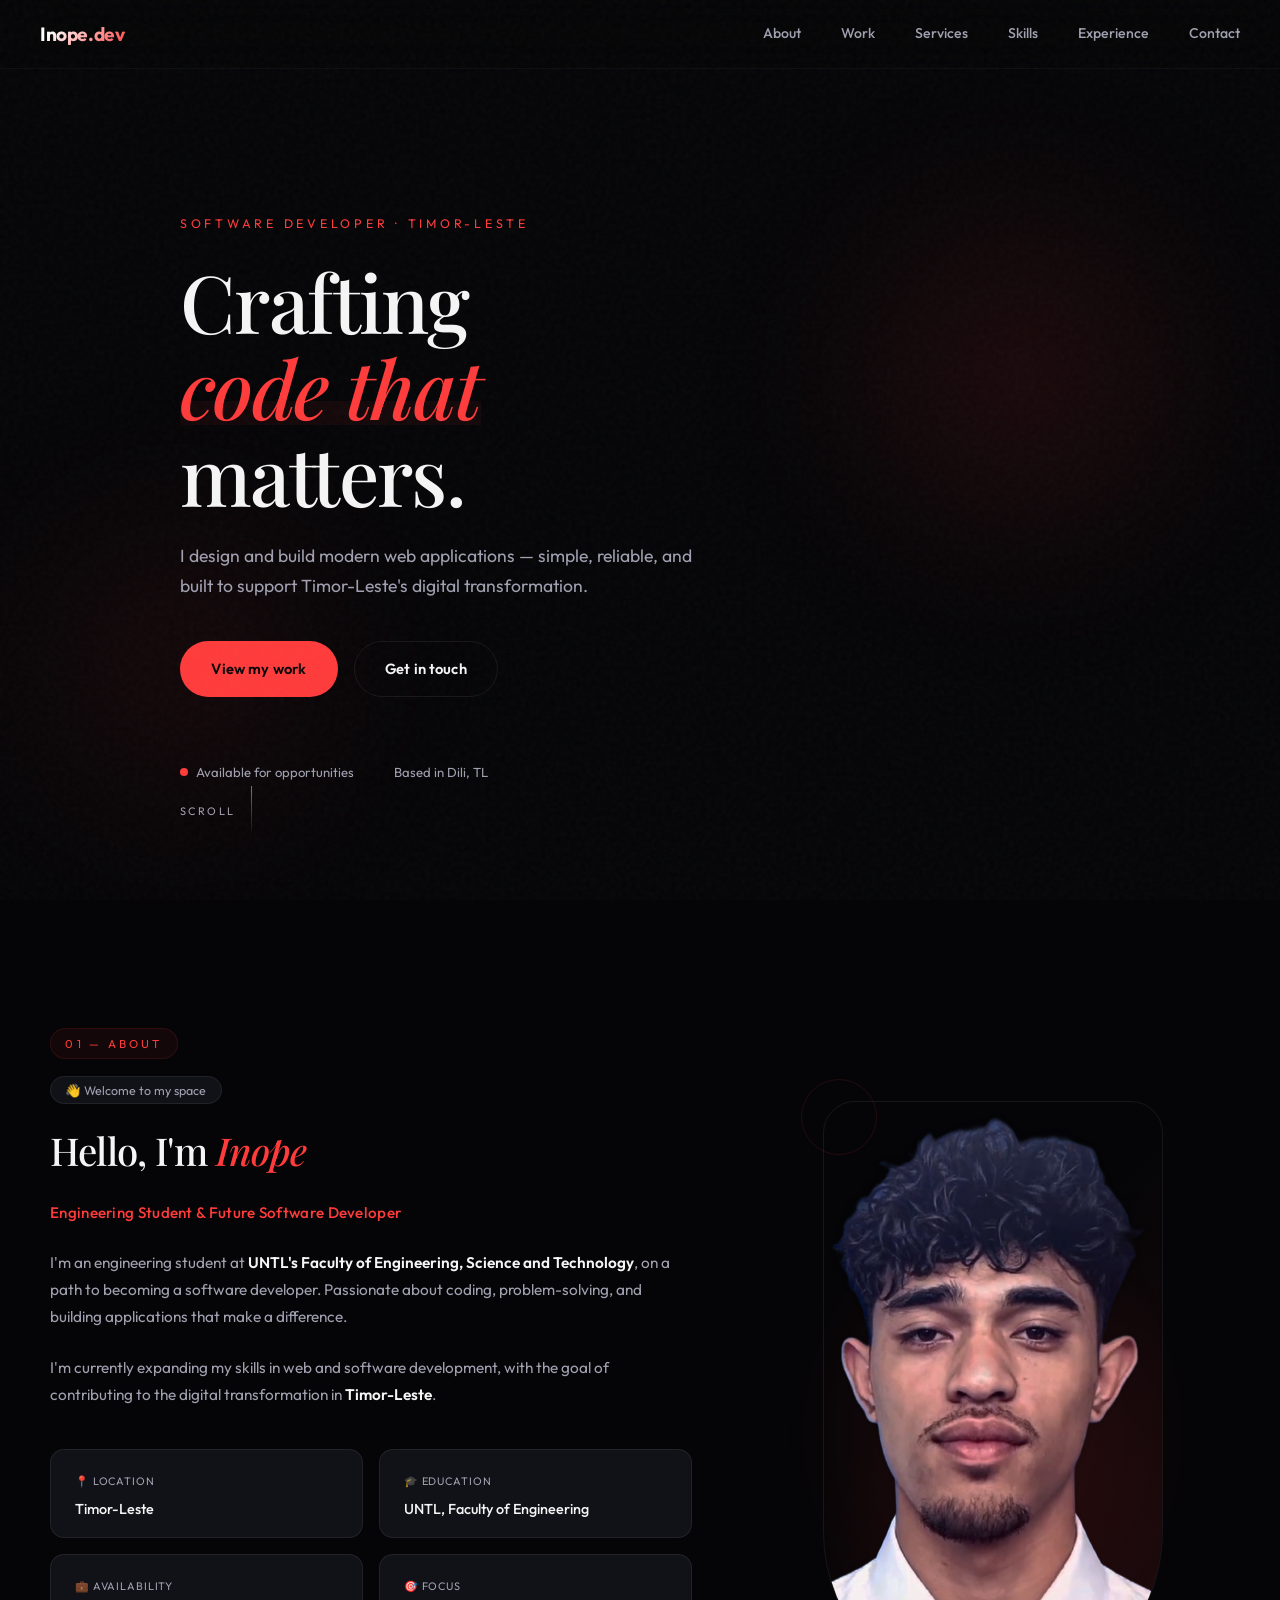
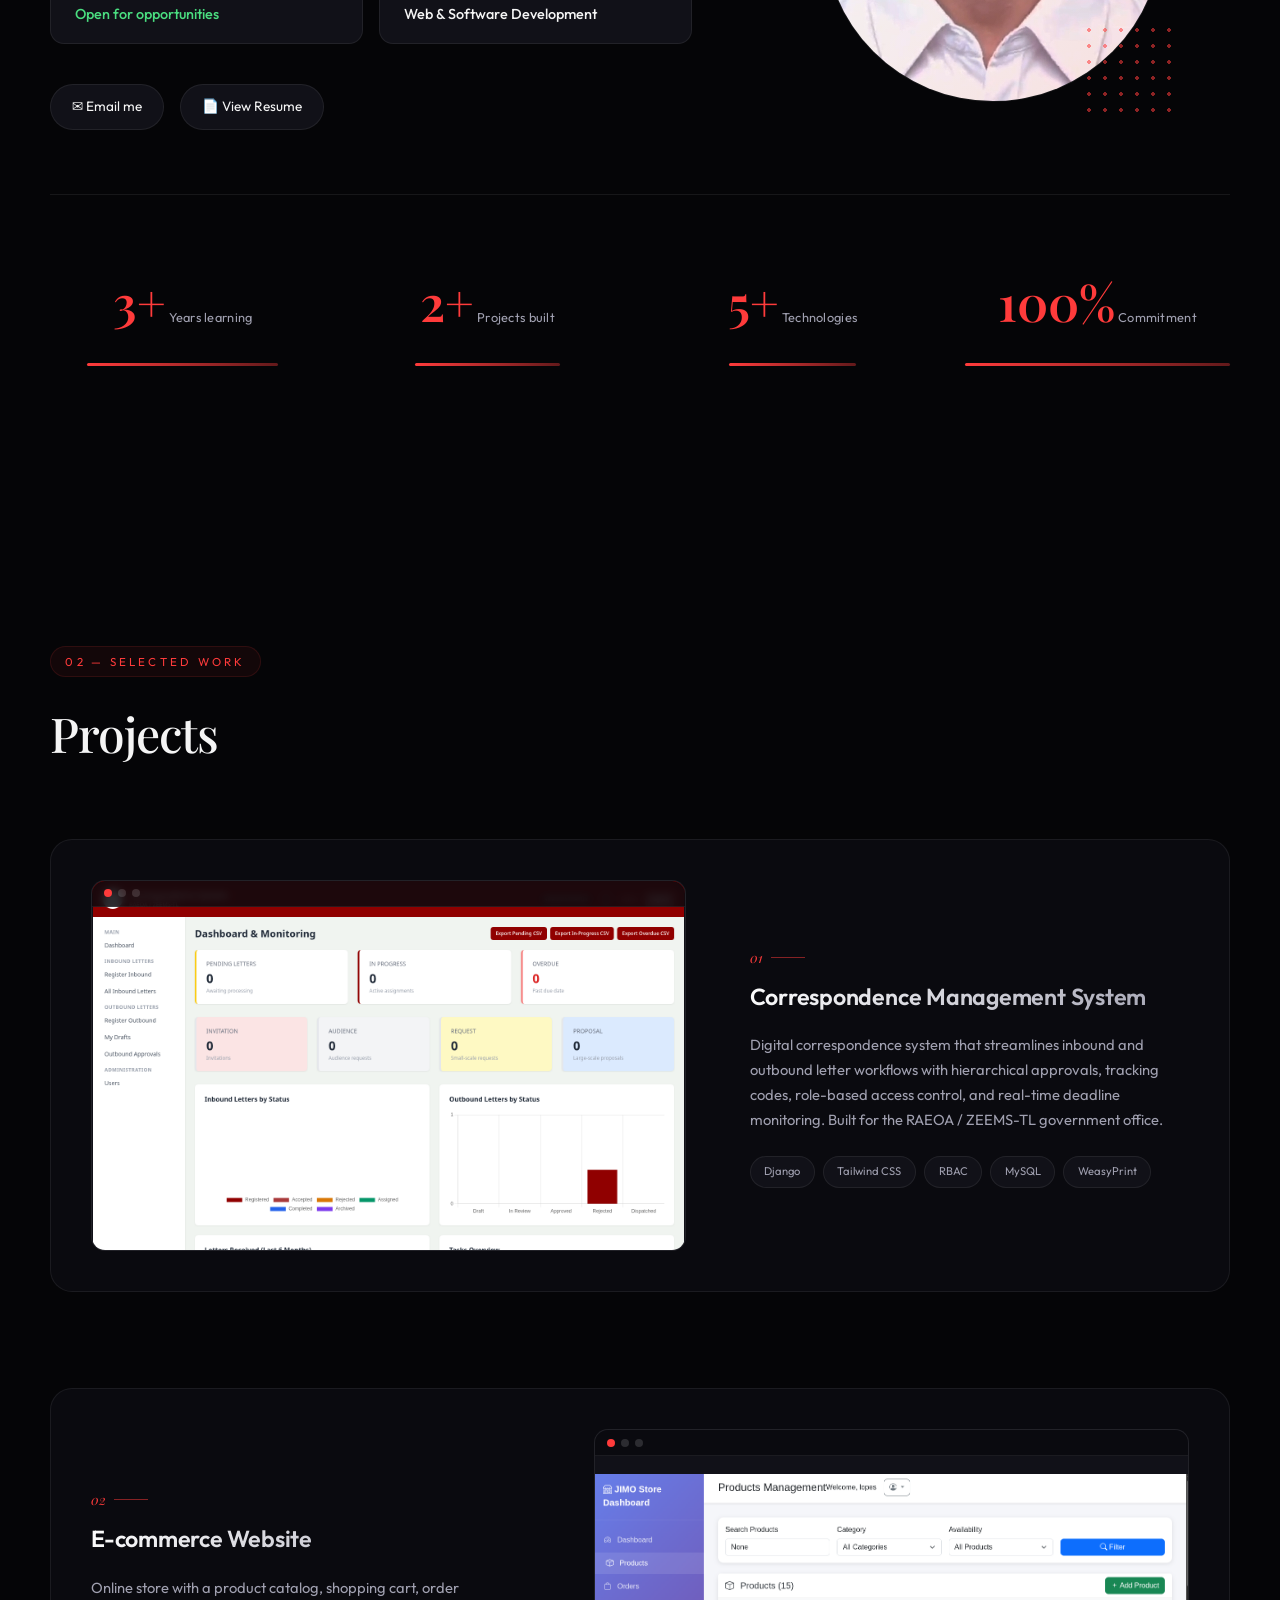
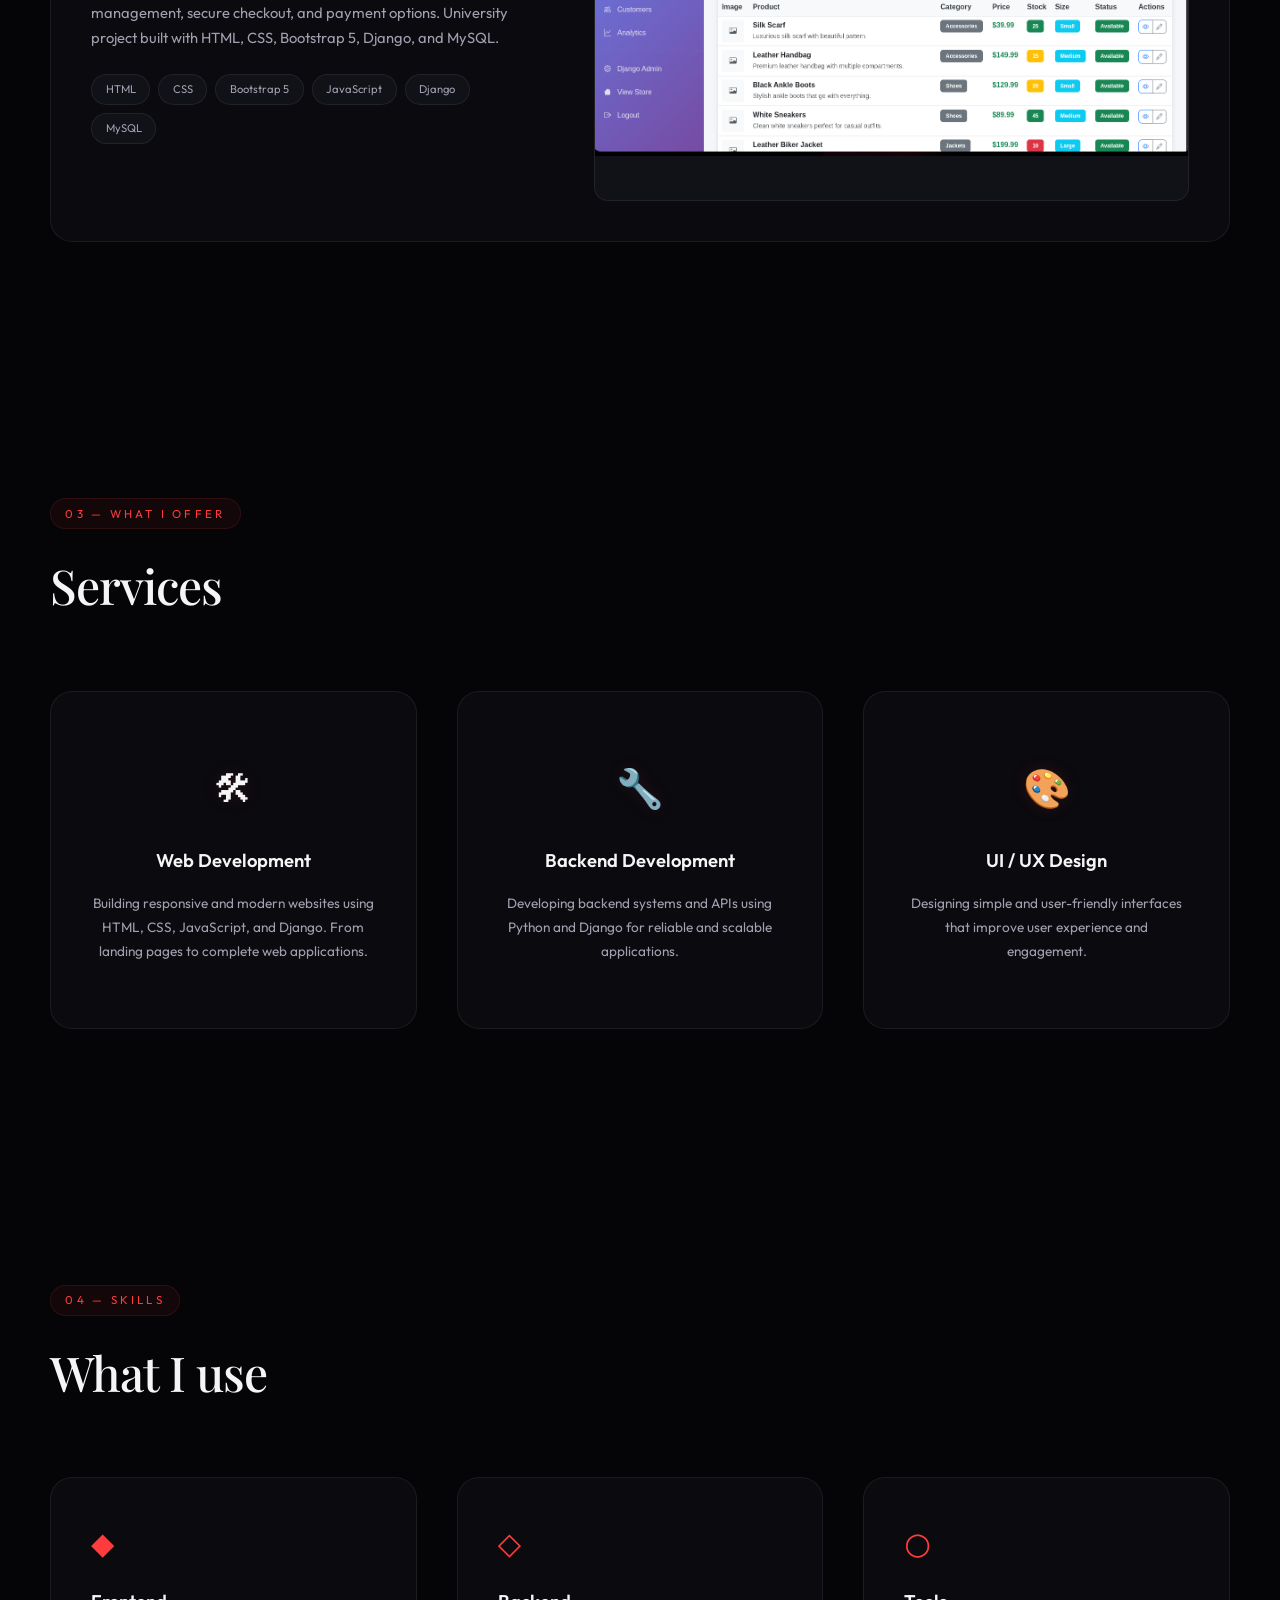
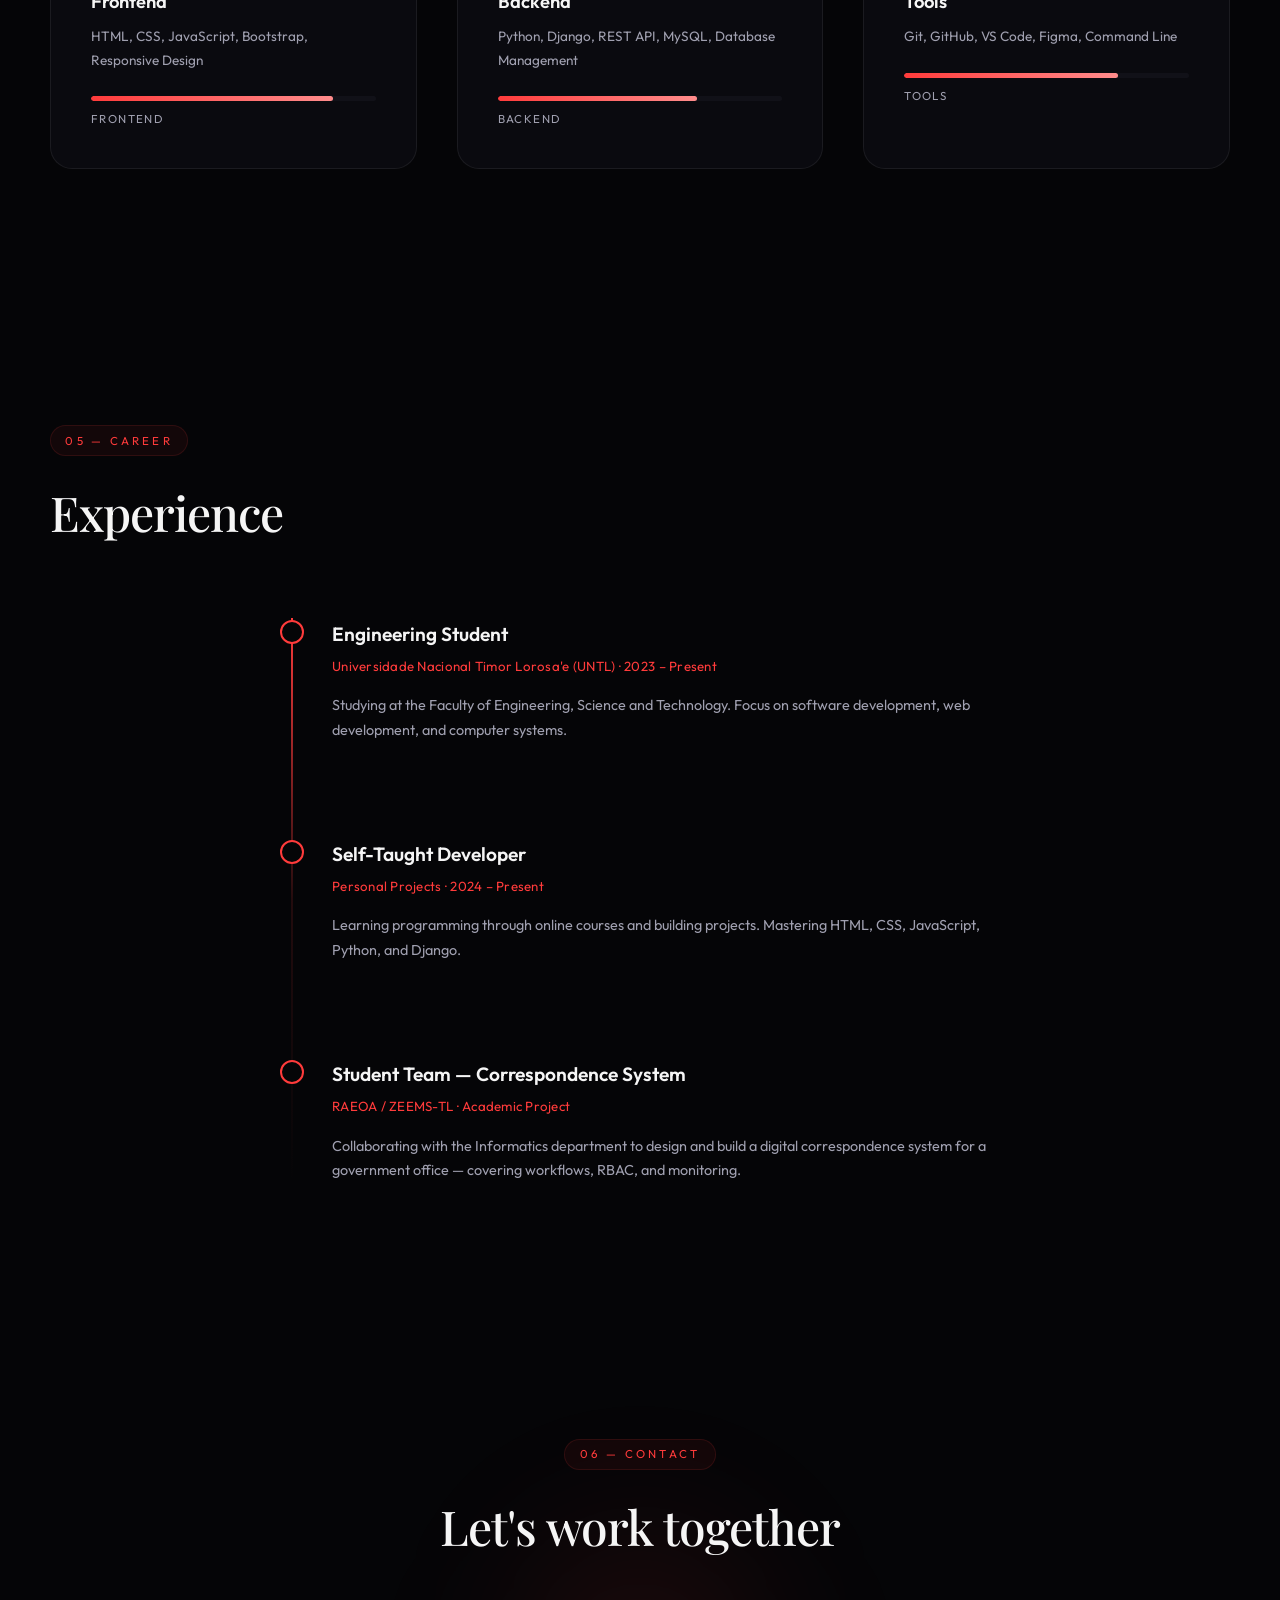
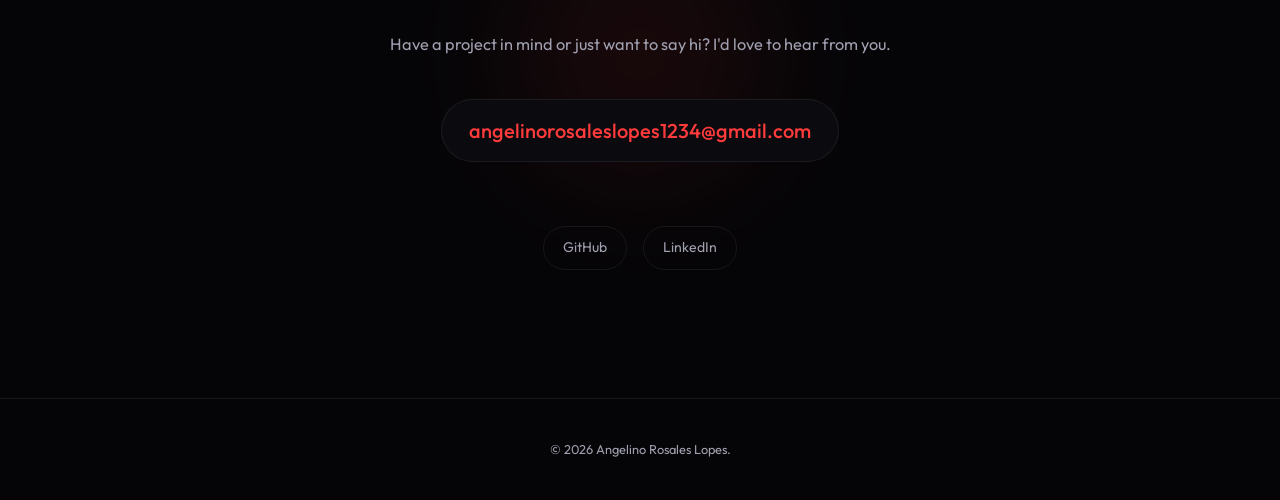
==== commit 08394afd: "remove projects without screenshots; align stats" ====
--- a/portfolio/index.html
+++ b/portfolio/index.html
@@ -120,7 +120,7 @@
             <div class="stat-bar"></div>
           </div>
           <div class="stat">
-            <span class="stat-num" data-count="6">6</span>
+            <span class="stat-num" data-count="2">2</span>
             <span class="stat-label">Projects built</span>
             <div class="stat-bar"></div>
           </div>
@@ -191,48 +191,6 @@
             </div>
           </article>
 
-          <article class="project">
-            <div class="project-visual">
-              <div class="window-bar"><span></span><span></span><span></span></div>
-              <div class="placeholder-visual" data-mark="HB"></div>
-            </div>
-            <div class="project-info">
-              <span class="project-number">03</span>
-              <h3>Hotel Booking System</h3>
-              <p>
-                Web system for managing hotel rooms and reservations — availability search, booking
-                requests, and guest management in one clean interface.
-              </p>
-              <div class="project-tags">
-                <span>Python</span>
-                <span>Django</span>
-                <span>Bootstrap</span>
-                <span>MySQL</span>
-              </div>
-            </div>
-          </article>
-
-          <article class="project">
-            <div class="project-visual">
-              <div class="window-bar"><span></span><span></span><span></span></div>
-              <div class="placeholder-visual" data-mark="PF"></div>
-            </div>
-            <div class="project-info">
-              <span class="project-number">04</span>
-              <h3>Personal Portfolio Website</h3>
-              <p>
-                Personal website designed to showcase projects, skills, and a growing developer
-                journey with a clean, responsive interface.
-              </p>
-              <div class="project-tags">
-                <span>HTML</span>
-                <span>CSS</span>
-                <span>JavaScript</span>
-                <span>Responsive</span>
-              </div>
-            </div>
-          </article>
-
         </div>
       </div>
     </section>
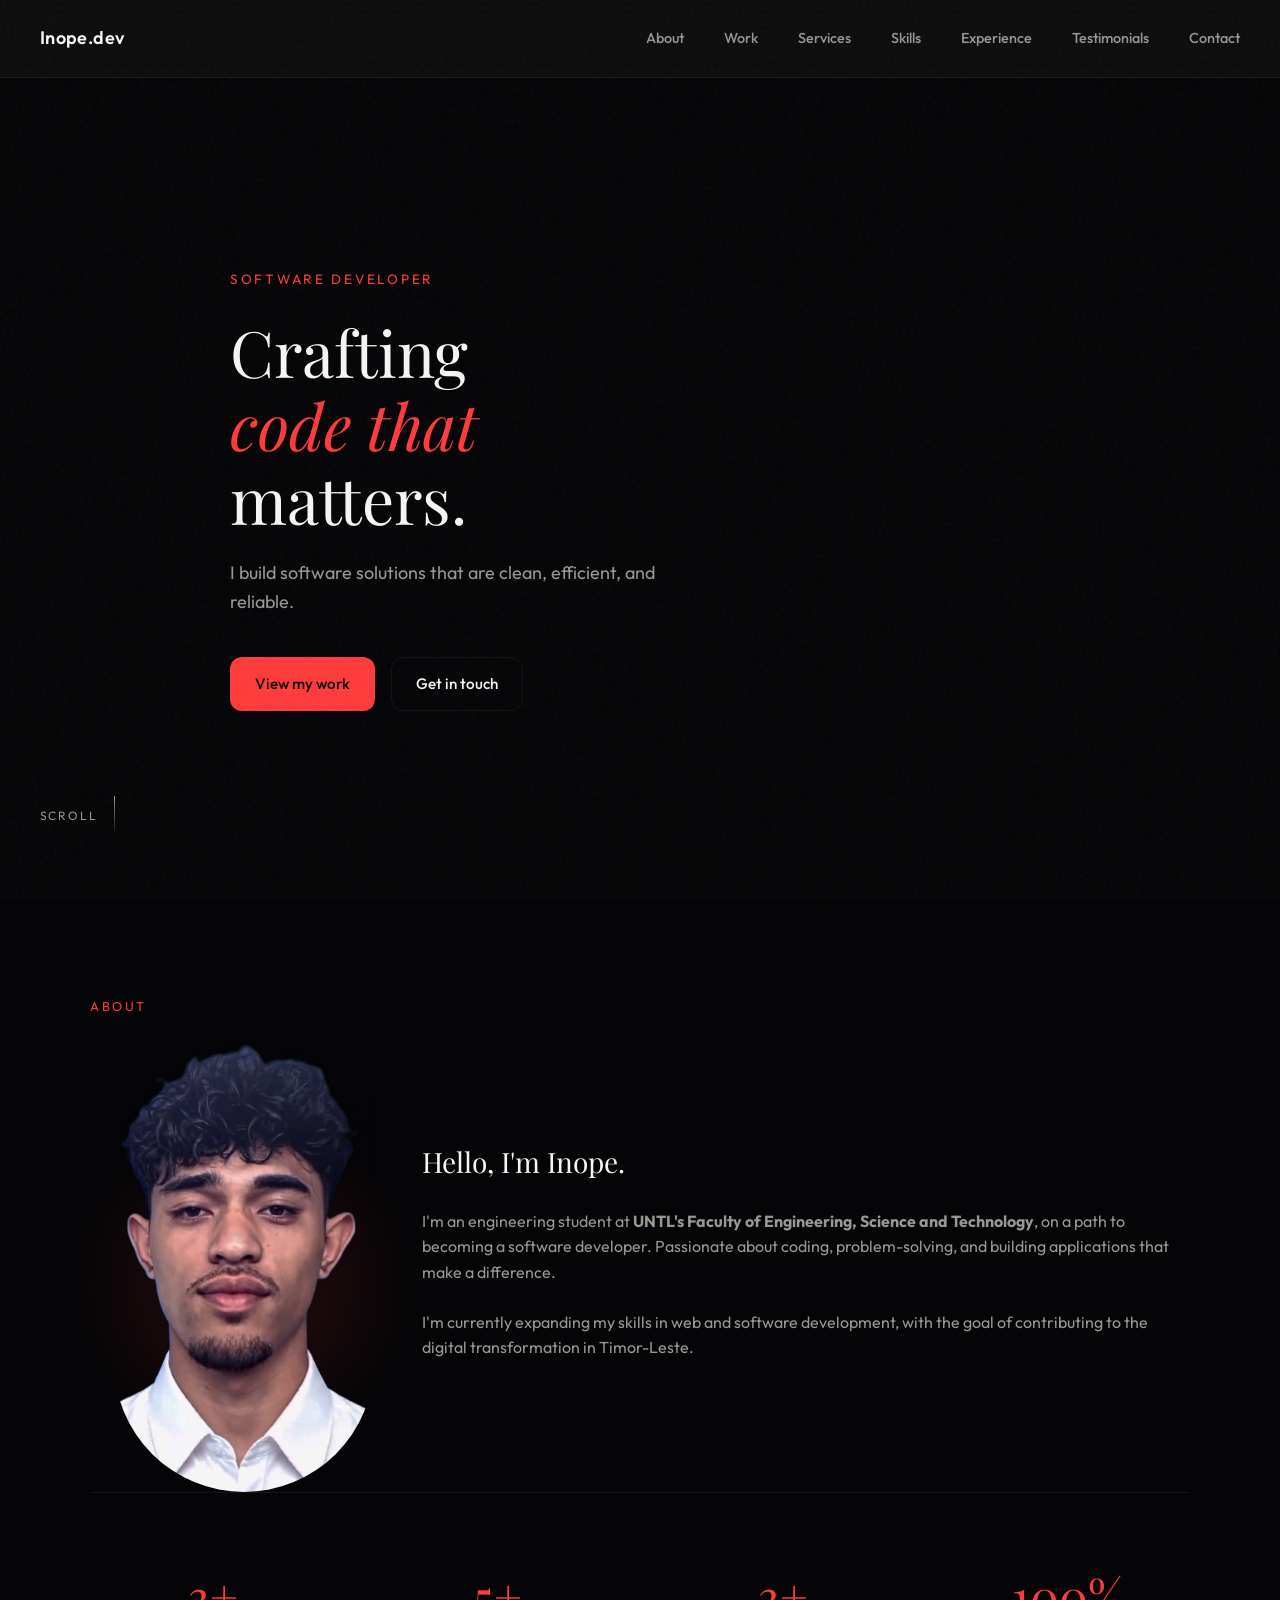
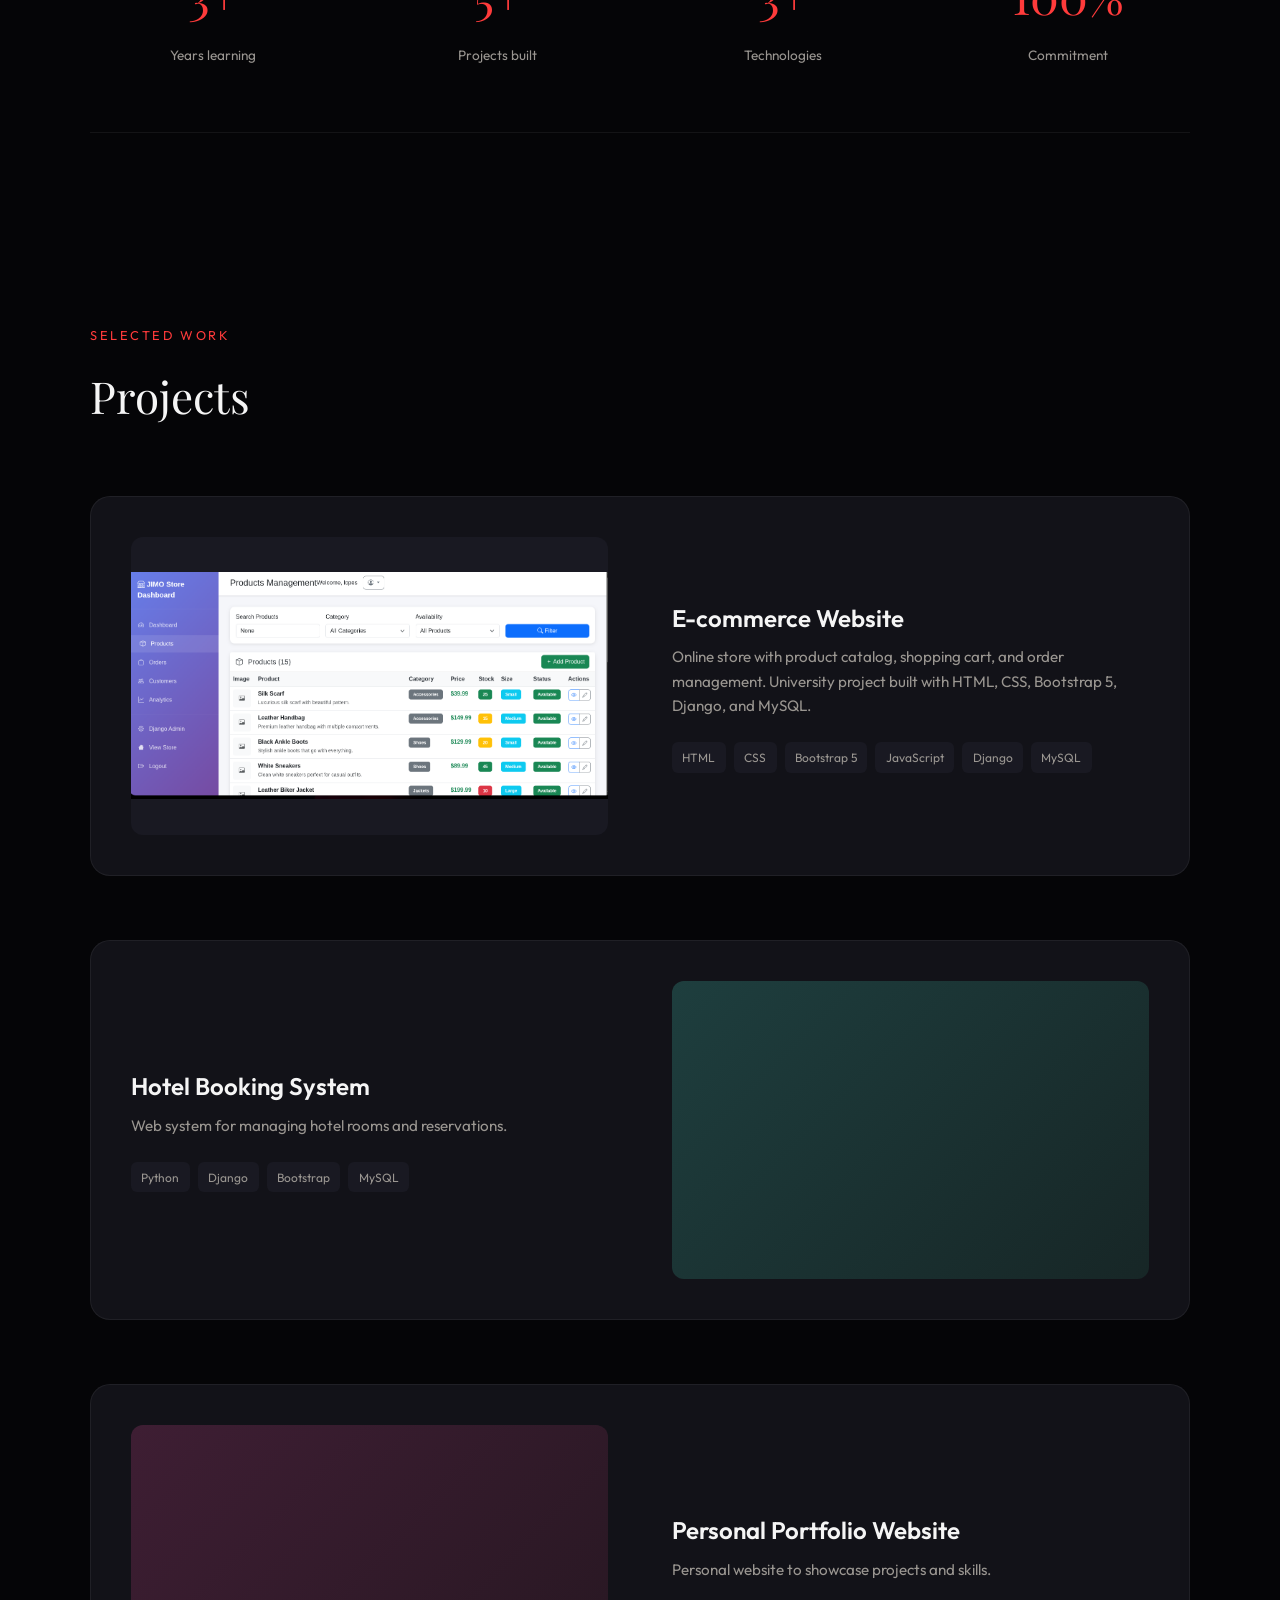
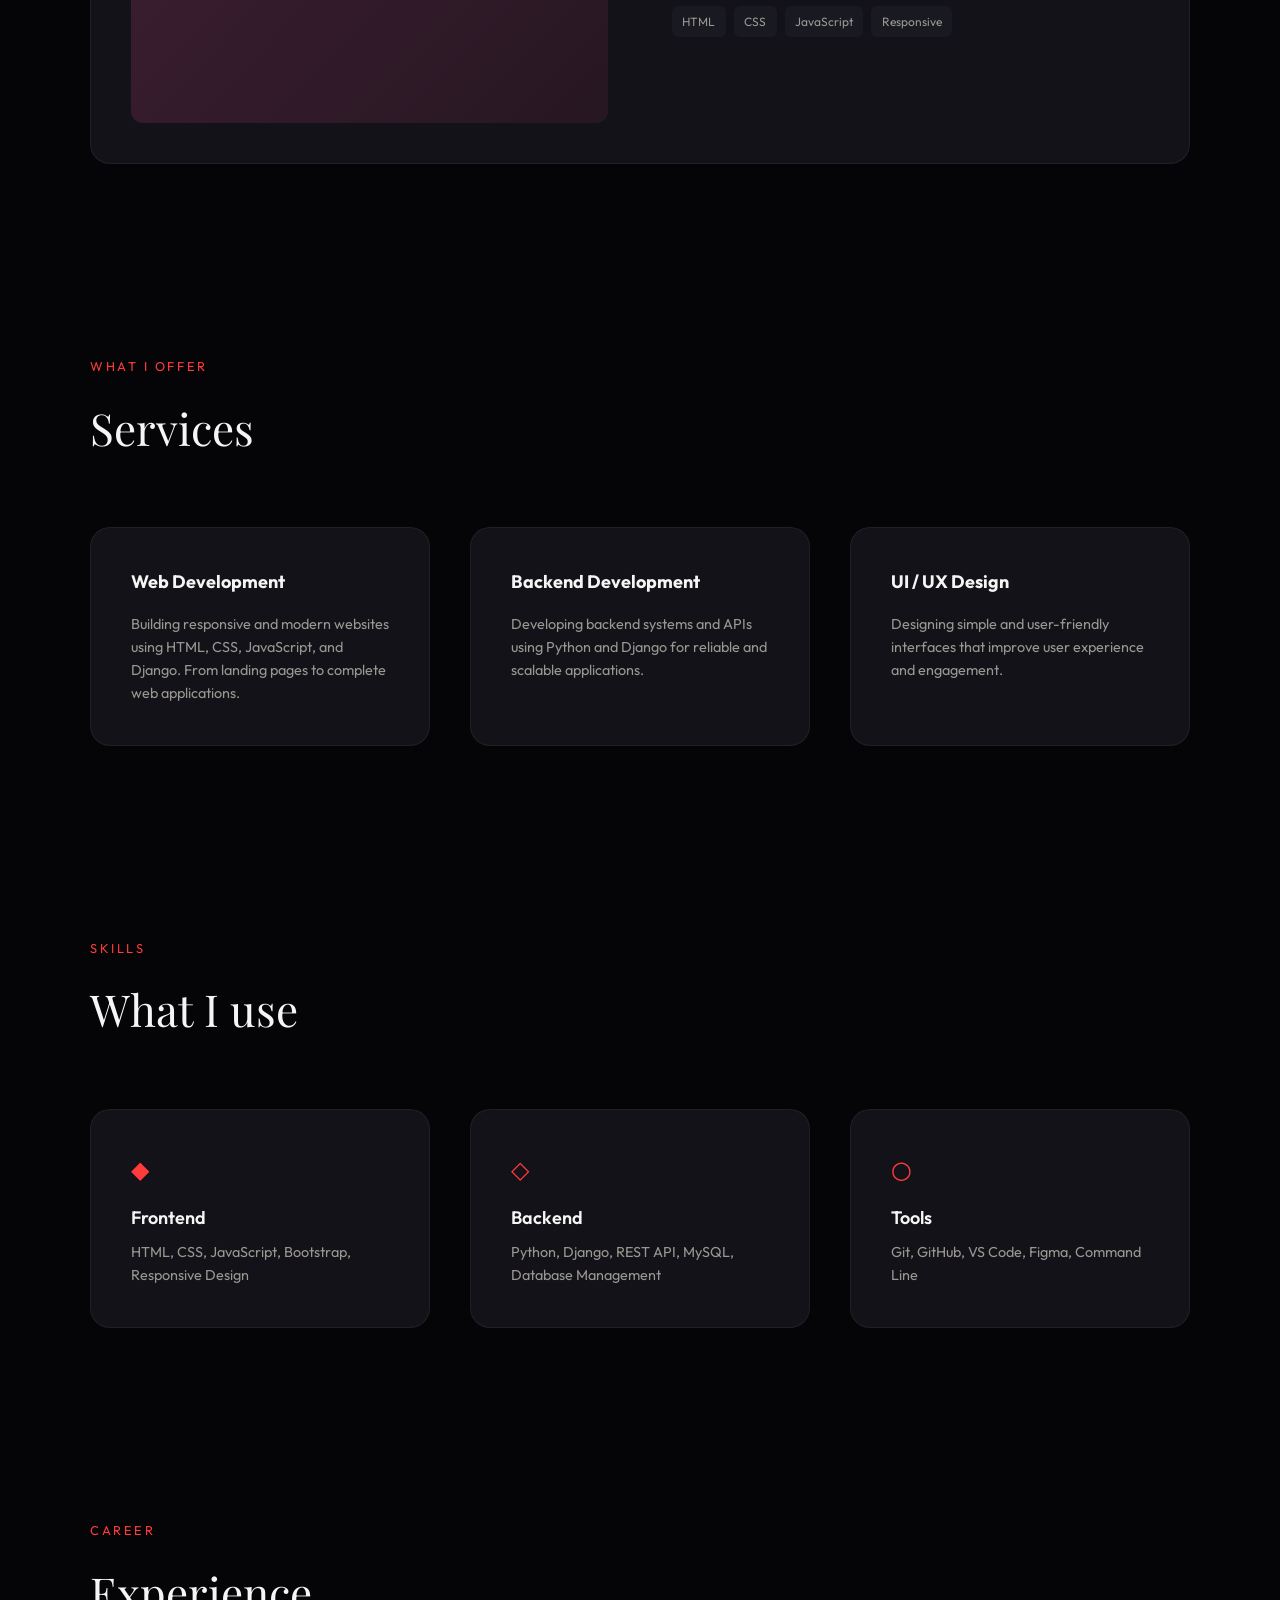
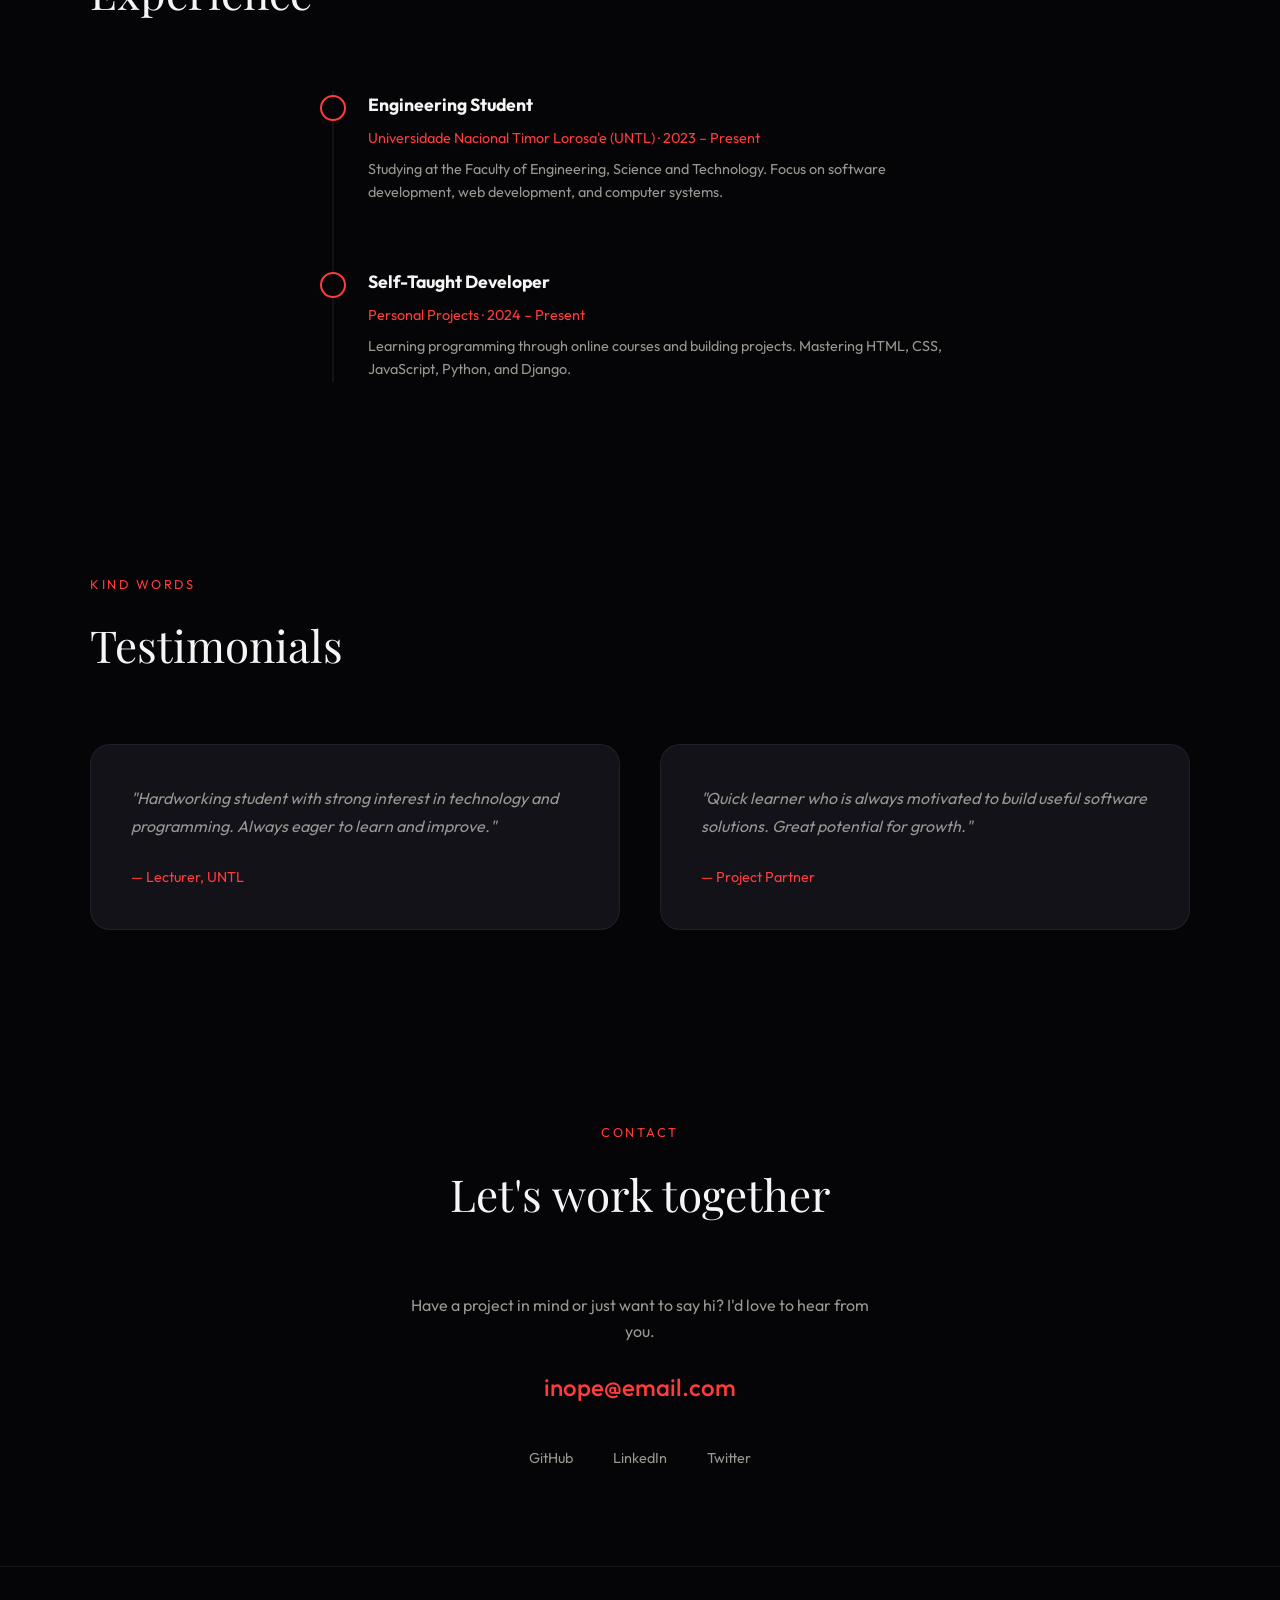
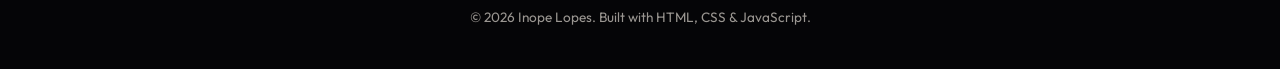
==== commit b7c82ea0: "use finished monolithic version as official site" ====
--- a/portfolio/index.html
+++ b/portfolio/index.html
@@ -5,13 +5,835 @@
   <meta charset="UTF-8">
   <meta name="viewport" content="width=device-width, initial-scale=1.0">
   <title>Inope Lopes — Software Developer</title>
-  <meta name="description" content="Inope Lopes — Software developer from Timor-Leste. Building clean, reliable web applications.">
   <link rel="preconnect" href="https://fonts.googleapis.com">
   <link rel="preconnect" href="https://fonts.gstatic.com" crossorigin>
   <link
     href="https://fonts.googleapis.com/css2?family=Outfit:wght@300;400;500;600;700&family=Playfair+Display:ital,wght@0,400;0,600;1,400&display=swap"
     rel="stylesheet">
-  <link rel="stylesheet" href="./styles.css">
+  <style>
+    :root {
+      --bg: #050507;
+      --bg-soft: #121218;
+      --surface: #191922;
+      --text: #f5f5f5;
+      --text-muted: #9a9691;
+      --accent: #ff3b3b;
+      --accent-dim: rgba(255, 59, 59, 0.15);
+      --border: rgba(255, 255, 255, 0.06);
+      --font-sans: 'Outfit', system-ui, sans-serif;
+      --font-serif: 'Playfair Display', Georgia, serif;
+      --space-xs: 0.5rem;
+      --space-sm: 1rem;
+      --space-md: 1.5rem;
+      --space-lg: 2.5rem;
+      --space-xl: 4rem;
+      --space-2xl: 6rem;
+      --radius: 12px;
+      --radius-lg: 20px;
+      --transition: 0.3s cubic-bezier(0.4, 0, 0.2, 1);
+    }
+
+    *,
+    *::before,
+    *::after {
+      box-sizing: border-box;
+      margin: 0;
+      padding: 0;
+    }
+
+    html {
+      scroll-behavior: smooth;
+    }
+
+    body {
+      font-family: var(--font-sans);
+      background: var(--bg);
+      color: var(--text);
+      line-height: 1.6;
+      overflow-x: hidden;
+      min-height: 100vh;
+    }
+
+    .noise {
+      position: fixed;
+      inset: 0;
+      pointer-events: none;
+      z-index: 1000;
+      opacity: 0.03;
+      background-image: url("data:image/svg+xml,%3Csvg viewBox='0 0 256 256' xmlns='http://www.w3.org/2000/svg'%3E%3Cfilter id='n'%3E%3CfeTurbulence type='fractalNoise' baseFrequency='0.9' numOctaves='4' stitchTiles='stitch'/%3E%3C/filter%3E%3Crect width='100%25' height='100%25' filter='url(%23n)'/%3E%3C/svg%3E");
+    }
+
+    a {
+      color: inherit;
+      text-decoration: none;
+      transition: color var(--transition);
+    }
+
+    .header {
+      position: fixed;
+      top: 0;
+      left: 0;
+      right: 0;
+      z-index: 100;
+      display: flex;
+      align-items: center;
+      justify-content: space-between;
+      padding: var(--space-md) var(--space-lg);
+      background: rgba(15, 15, 15, 0.8);
+      backdrop-filter: blur(12px);
+      border-bottom: 1px solid var(--border);
+      transition: background var(--transition);
+    }
+
+    .logo {
+      font-weight: 600;
+      font-size: 1.125rem;
+      letter-spacing: 0.02em;
+    }
+
+    .nav {
+      display: flex;
+      gap: var(--space-lg);
+    }
+
+    .nav a {
+      font-size: 0.9rem;
+      font-weight: 500;
+      color: var(--text-muted);
+    }
+
+    .nav a:hover {
+      color: var(--accent);
+    }
+
+    .menu-toggle {
+      display: none;
+      flex-direction: column;
+      gap: 6px;
+      background: none;
+      border: none;
+      cursor: pointer;
+      padding: 8px;
+    }
+
+    .menu-toggle span {
+      width: 24px;
+      height: 2px;
+      background: var(--text);
+      transition: var(--transition);
+    }
+
+    body.menu-open {
+      overflow: hidden;
+    }
+
+    @media (max-width: 900px) {
+      .nav.open {
+        display: flex;
+        position: fixed;
+        top: 60px;
+        left: 0;
+        right: 0;
+        bottom: 0;
+        flex-direction: column;
+        justify-content: center;
+        align-items: center;
+        gap: var(--space-lg);
+        background: var(--bg);
+        font-size: 1.25rem;
+      }
+
+      .menu-toggle.active span:nth-child(1) {
+        transform: rotate(45deg) translate(5px, 5px);
+      }
+
+      .menu-toggle.active span:nth-child(2) {
+        opacity: 0;
+      }
+
+      .menu-toggle.active span:nth-child(3) {
+        transform: rotate(-45deg) translate(5px, -5px);
+      }
+    }
+
+    .hero {
+      min-height: 100vh;
+      display: flex;
+      flex-direction: column;
+      justify-content: center;
+      padding: calc(80px + var(--space-2xl)) var(--space-lg) var(--space-2xl);
+      max-width: 900px;
+      margin: 0 auto;
+    }
+
+    .hero-tag {
+      font-size: 0.85rem;
+      text-transform: uppercase;
+      letter-spacing: 0.2em;
+      color: var(--accent);
+      margin-bottom: var(--space-md);
+      opacity: 0;
+      animation: fadeUp 0.8s ease forwards;
+    }
+
+    .hero-title {
+      font-family: var(--font-serif);
+      font-size: clamp(2.5rem, 6vw, 4rem);
+      font-weight: 400;
+      line-height: 1.15;
+      margin-bottom: var(--space-md);
+    }
+
+    .hero-title .line {
+      display: block;
+      opacity: 0;
+      animation: fadeUp 0.8s ease forwards;
+    }
+
+    .hero-title .line:nth-child(1) {
+      animation-delay: 0.1s;
+    }
+
+    .hero-title .line:nth-child(2) {
+      animation-delay: 0.25s;
+    }
+
+    .hero-title .line:nth-child(3) {
+      animation-delay: 0.4s;
+    }
+
+    .hero-title .accent {
+      color: var(--accent);
+      font-style: italic;
+    }
+
+    .hero-desc {
+      font-size: 1.125rem;
+      color: var(--text-muted);
+      max-width: 480px;
+      margin-bottom: var(--space-lg);
+      opacity: 0;
+      animation: fadeUp 0.8s ease 0.5s forwards;
+    }
+
+    .hero-cta {
+      display: flex;
+      gap: var(--space-sm);
+      flex-wrap: wrap;
+      opacity: 0;
+      animation: fadeUp 0.8s ease 0.6s forwards;
+    }
+
+    .btn {
+      display: inline-block;
+      padding: 0.875rem 1.5rem;
+      font-size: 0.95rem;
+      font-weight: 500;
+      border-radius: var(--radius);
+      transition: var(--transition);
+      border: 1px solid transparent;
+    }
+
+    .btn-primary {
+      background: var(--accent);
+      color: var(--bg);
+    }
+
+    .btn-primary:hover {
+      background: #ff5252;
+      transform: translateY(-2px);
+      box-shadow: 0 8px 24px rgba(255, 82, 82, 0.25);
+    }
+
+    .btn-ghost {
+      border-color: var(--border);
+      color: var(--text);
+    }
+
+    .btn-ghost:hover {
+      border-color: var(--accent);
+      color: var(--accent);
+    }
+
+    .scroll-hint {
+      position: absolute;
+      bottom: var(--space-xl);
+      left: var(--space-lg);
+      display: flex;
+      align-items: center;
+      gap: var(--space-sm);
+      font-size: 0.75rem;
+      text-transform: uppercase;
+      letter-spacing: 0.15em;
+      color: var(--text-muted);
+      opacity: 0;
+      animation: fadeUp 0.8s ease 0.9s forwards;
+    }
+
+    .scroll-line {
+      width: 1px;
+      height: 40px;
+      background: linear-gradient(to bottom, var(--text-muted), transparent);
+      animation: scrollPulse 2s ease-in-out infinite;
+    }
+
+    @keyframes fadeUp {
+      from {
+        opacity: 0;
+        transform: translateY(20px);
+      }
+
+      to {
+        opacity: 1;
+        transform: translateY(0);
+      }
+    }
+
+    @keyframes scrollPulse {
+
+      0%,
+      100% {
+        opacity: 0.5;
+        transform: scaleY(0.8);
+      }
+
+      50% {
+        opacity: 1;
+        transform: scaleY(1);
+      }
+    }
+
+    .section {
+      padding: var(--space-2xl) var(--space-lg);
+    }
+
+    .container {
+      max-width: 1100px;
+      margin: 0 auto;
+    }
+
+    .section-label {
+      display: block;
+      font-size: 0.8rem;
+      text-transform: uppercase;
+      letter-spacing: 0.2em;
+      color: var(--accent);
+      margin-bottom: var(--space-sm);
+    }
+
+    .section-title {
+      font-family: var(--font-serif);
+      font-size: clamp(2rem, 4vw, 2.75rem);
+      font-weight: 400;
+      margin-bottom: var(--space-xl);
+    }
+
+    .about-grid {
+      display: grid;
+      grid-template-columns: auto 1fr;
+      gap: 4.5rem;
+      align-items: center;
+    }
+
+    .about-image {
+      position: relative;
+      width: 260px;
+      margin: 0 auto;
+      left: 1.5rem;
+    }
+
+    .about-image::before {
+      content: '';
+      position: absolute;
+      top: 50%;
+      left: 50%;
+      transform: translate(-50%, -50%) translateY(6%);
+      width: 150%;
+      height: 82%;
+      border-radius: 50%;
+      background: radial-gradient(ellipse, var(--accent-dim) 0%, transparent 65%);
+      filter: blur(6px);
+      z-index: 0;
+    }
+
+    .about-image-inner {
+      position: relative;
+      z-index: 1;
+      width: 100%;
+      aspect-ratio: 260 / 460;
+      overflow: hidden;
+      border-radius: 30px 30px 160px 160px;
+    }
+
+    .about-image-inner img {
+      width: 100%;
+      height: 100%;
+      object-fit: cover;
+      object-position: 50% 10%;
+      display: block;
+      transition: transform 0.6s ease;
+    }
+
+    .about-image-inner:hover img {
+      transform: scale(1.05);
+    }
+
+    .about-content h2 {
+      font-family: var(--font-serif);
+      font-size: 1.75rem;
+      font-weight: 400;
+      margin-bottom: var(--space-md);
+    }
+
+    .about-content p {
+      color: var(--text-muted);
+      margin-bottom: var(--space-md);
+    }
+
+    .projects {
+      display: flex;
+      flex-direction: column;
+      gap: var(--space-xl);
+    }
+
+    .project {
+      display: grid;
+      grid-template-columns: 1fr 1fr;
+      gap: var(--space-xl);
+      align-items: center;
+      padding: var(--space-lg);
+      border-radius: var(--radius-lg);
+      background: var(--bg-soft);
+      border: 1px solid var(--border);
+      transition: var(--transition);
+      opacity: 0;
+      transform: translateY(24px);
+    }
+
+    .project.visible {
+      opacity: 1;
+      transform: translateY(0);
+    }
+
+    .project:nth-child(even) {
+      direction: rtl;
+    }
+
+    .project:nth-child(even)>* {
+      direction: ltr;
+    }
+
+    .project:hover {
+      border-color: rgba(255, 59, 59, 0.3);
+      box-shadow: 0 20px 40px rgba(0, 0, 0, 0.5);
+    }
+
+    .project-visual {
+      border-radius: var(--radius);
+      overflow: hidden;
+      aspect-ratio: 16/10;
+      background: var(--surface);
+    }
+
+    .project-visual img {
+      width: 100%;
+      height: 100%;
+      object-fit: contain;
+      display: block;
+      transition: transform var(--transition);
+    }
+
+    .project:hover .project-visual img {
+      transform: scale(1.03);
+    }
+
+    .project-placeholder {
+      width: 100%;
+      height: 100%;
+      background: linear-gradient(135deg, hsl(var(--hue), 35%, 18%) 0%, hsl(var(--hue), 25%, 12%) 100%);
+      transition: transform var(--transition);
+    }
+
+    .project:hover .project-placeholder {
+      transform: scale(1.03);
+    }
+
+    .project-info h3 {
+      font-size: 1.5rem;
+      font-weight: 600;
+      margin-bottom: var(--space-xs);
+    }
+
+    .project-info p {
+      color: var(--text-muted);
+      font-size: 0.95rem;
+      margin-bottom: var(--space-md);
+    }
+
+    .project-tags {
+      display: flex;
+      flex-wrap: wrap;
+      gap: var(--space-xs);
+    }
+
+    .project-tags span {
+      font-size: 0.75rem;
+      padding: 0.35rem 0.65rem;
+      background: var(--surface);
+      border-radius: 6px;
+      color: var(--text-muted);
+    }
+
+    .skills-grid {
+      display: grid;
+      grid-template-columns: repeat(3, 1fr);
+      gap: var(--space-lg);
+    }
+
+    .skill-card {
+      padding: var(--space-lg);
+      border-radius: var(--radius-lg);
+      background: var(--bg-soft);
+      border: 1px solid var(--border);
+      transition: var(--transition);
+      opacity: 0;
+      transform: translateY(20px);
+    }
+
+    .skill-card.visible {
+      opacity: 1;
+      transform: translateY(0);
+    }
+
+    .skill-card:hover {
+      border-color: var(--accent-dim);
+      transform: translateY(-4px);
+    }
+
+    .skill-icon {
+      display: block;
+      font-size: 1.5rem;
+      color: var(--accent);
+      margin-bottom: var(--space-sm);
+    }
+
+    .skill-card h3 {
+      font-size: 1.125rem;
+      font-weight: 600;
+      margin-bottom: var(--space-xs);
+    }
+
+    .skill-card p {
+      font-size: 0.9rem;
+      color: var(--text-muted);
+      line-height: 1.6;
+    }
+
+    .contact {
+      text-align: center;
+    }
+
+    .contact-text {
+      color: var(--text-muted);
+      max-width: 480px;
+      margin: 0 auto var(--space-md);
+    }
+
+    .contact-email {
+      display: inline-block;
+      font-size: 1.5rem;
+      font-weight: 500;
+      color: var(--accent);
+      margin-bottom: var(--space-lg);
+      transition: color var(--transition);
+    }
+
+    .contact-email:hover {
+      color: #ff5252;
+    }
+
+    .contact-links {
+      display: flex;
+      justify-content: center;
+      gap: var(--space-lg);
+    }
+
+    .contact-links a {
+      color: var(--text-muted);
+      font-size: 0.9rem;
+    }
+
+    .contact-links a:hover {
+      color: var(--accent);
+    }
+
+    .stats {
+      display: grid;
+      grid-template-columns: repeat(4, 1fr);
+      gap: var(--space-lg);
+      padding: var(--space-xl) 0;
+      border-top: 1px solid var(--border);
+      border-bottom: 1px solid var(--border);
+    }
+
+    .stat {
+      text-align: center;
+    }
+
+    .stat-num {
+      font-family: var(--font-serif);
+      font-size: clamp(2rem, 4vw, 3rem);
+      color: var(--accent);
+      display: block;
+      margin-bottom: var(--space-xs);
+    }
+
+    .stat-label {
+      font-size: 0.85rem;
+      color: var(--text-muted);
+    }
+
+    .services-grid {
+      display: grid;
+      grid-template-columns: repeat(3, 1fr);
+      gap: var(--space-lg);
+    }
+
+    .service-card {
+      padding: var(--space-lg);
+      border-radius: var(--radius-lg);
+      background: var(--bg-soft);
+      border: 1px solid var(--border);
+      transition: opacity var(--transition), transform var(--transition), border-color var(--transition);
+      opacity: 0;
+      transform: translateY(20px);
+    }
+
+    .service-card.visible {
+      opacity: 1;
+      transform: translateY(0);
+    }
+
+    .service-card:hover {
+      border-color: var(--accent-dim);
+    }
+
+    .service-card h3 {
+      font-size: 1.125rem;
+      margin-bottom: var(--space-sm);
+    }
+
+    .service-card p {
+      font-size: 0.9rem;
+      color: var(--text-muted);
+      line-height: 1.6;
+    }
+
+    .timeline {
+      position: relative;
+      max-width: 640px;
+      margin: 0 auto;
+    }
+
+    .timeline::before {
+      content: '';
+      position: absolute;
+      left: 12px;
+      top: 0;
+      bottom: 0;
+      width: 2px;
+      background: var(--border);
+    }
+
+    .timeline-item {
+      position: relative;
+      padding-left: 48px;
+      padding-bottom: var(--space-xl);
+      opacity: 0;
+      transform: translateX(-20px);
+      transition: var(--transition);
+    }
+
+    .timeline-item.visible {
+      opacity: 1;
+      transform: translateX(0);
+    }
+
+    .timeline-item:last-child {
+      padding-bottom: 0;
+    }
+
+    .timeline-dot {
+      position: absolute;
+      left: 0;
+      top: 4px;
+      width: 26px;
+      height: 26px;
+      border-radius: 50%;
+      background: var(--bg);
+      border: 2px solid var(--accent);
+      box-sizing: border-box;
+    }
+
+    .timeline-item h3 {
+      font-size: 1.1rem;
+      margin-bottom: var(--space-xs);
+    }
+
+    .timeline-item .role {
+      color: var(--accent);
+      font-size: 0.9rem;
+      margin-bottom: var(--space-xs);
+    }
+
+    .timeline-item p {
+      font-size: 0.9rem;
+      color: var(--text-muted);
+    }
+
+    .testimonials-grid {
+      display: grid;
+      grid-template-columns: repeat(2, 1fr);
+      gap: var(--space-lg);
+    }
+
+    .testimonial {
+      padding: var(--space-lg);
+      border-radius: var(--radius-lg);
+      background: var(--bg-soft);
+      border: 1px solid var(--border);
+      font-style: italic;
+      color: var(--text-muted);
+      opacity: 0;
+      transform: translateY(20px);
+      transition: var(--transition);
+    }
+
+    .testimonial.visible {
+      opacity: 1;
+      transform: translateY(0);
+    }
+
+    .testimonial p {
+      margin-bottom: var(--space-md);
+      line-height: 1.7;
+    }
+
+    .testimonial cite {
+      font-style: normal;
+      color: var(--accent);
+      font-size: 0.9rem;
+    }
+
+    .back-top {
+      position: fixed;
+      bottom: var(--space-lg);
+      right: var(--space-lg);
+      width: 48px;
+      height: 48px;
+      border-radius: 50%;
+      background: var(--accent);
+      color: var(--bg);
+      border: none;
+      cursor: pointer;
+      display: flex;
+      align-items: center;
+      justify-content: center;
+      font-size: 1.25rem;
+      opacity: 0;
+      visibility: hidden;
+      transform: translateY(10px);
+      transition: var(--transition);
+      z-index: 99;
+    }
+
+    .back-top.visible {
+      opacity: 1;
+      visibility: visible;
+      transform: translateY(0);
+    }
+
+    .back-top:hover {
+      background: #ff5252;
+      transform: translateY(-2px);
+    }
+
+    @media (max-width: 900px) {
+      .nav {
+        display: none;
+      }
+
+      .menu-toggle {
+        display: flex;
+      }
+
+      .about-grid {
+        grid-template-columns: 1fr;
+      }
+
+      .about-image {
+        width: 220px;
+        max-width: 70%;
+      }
+
+      .project {
+        grid-template-columns: 1fr;
+        direction: ltr;
+      }
+
+      .project:nth-child(even) {
+        direction: ltr;
+      }
+
+      .skills-grid {
+        grid-template-columns: 1fr;
+      }
+
+      .services-grid {
+        grid-template-columns: 1fr;
+      }
+
+      .testimonials-grid {
+        grid-template-columns: 1fr;
+      }
+
+      .stats {
+        grid-template-columns: repeat(2, 1fr);
+        gap: var(--space-md);
+      }
+    }
+
+    @media (max-width: 600px) {
+      .hero-cta {
+        flex-direction: column;
+      }
+
+      .btn {
+        width: 100%;
+        text-align: center;
+      }
+
+      .scroll-hint {
+        left: 50%;
+        transform: translateX(-50%);
+      }
+
+      .stats {
+        grid-template-columns: 1fr;
+      }
+    }
+
+    .footer {
+      padding: var(--space-lg);
+      text-align: center;
+      border-top: 1px solid var(--border);
+    }
+
+    .footer p {
+      font-size: 0.85rem;
+      color: var(--text-muted);
+    }
+  </style>
 </head>
 
 <body>
@@ -25,6 +847,7 @@
       <a href="#services">Services</a>
       <a href="#skills">Skills</a>
       <a href="#experience">Experience</a>
+      <a href="#testimonials">Testimonials</a>
       <a href="#contact">Contact</a>
     </nav>
     <button class="menu-toggle" aria-label="Toggle menu">
@@ -35,151 +858,63 @@
   </header>
 
   <main>
-    <!-- ============ HERO ============ -->
     <section class="hero">
-      <p class="hero-tag">Software Developer &middot; Timor-Leste</p>
+      <p class="hero-tag">SOFTWARE DEVELOPER</p>
       <h1 class="hero-title">
         <span class="line">Crafting</span>
         <span class="line accent">code that</span>
-        <span class="line">matters.</span>
+        <span class="line"> matters.</span>
       </h1>
-      <p class="hero-desc">
-        I design and build modern web applications — simple, reliable, and
-        built to support Timor-Leste's digital transformation.
-      </p>
+      <p class="hero-desc">I build software solutions that are clean, efficient, and reliable.</p>
       <div class="hero-cta">
         <a href="#work" class="btn btn-primary">View my work</a>
         <a href="#contact" class="btn btn-ghost">Get in touch</a>
       </div>
-      <div class="hero-meta">
-        <span class="hero-meta-item"><i class="pulse"></i> Available for opportunities</span>
-        <span class="hero-meta-item">Based in Dili, TL</span>
-      </div>
       <div class="scroll-hint">
         <span>Scroll</span>
-        <div class="scroll-line"></div>
+        <zdiv class="scroll-line"></zdiv>
       </div>
     </section>
 
-    <!-- ============ ABOUT ============ -->
     <section id="about" class="section about">
       <div class="container">
-        <span class="section-label">01 &mdash; About</span>
+        <span class="section-label">About</span>
         <div class="about-grid">
-          <div class="about-content">
-            <div class="about-badge"><span>&#128075; Welcome to my space</span></div>
-            <h2>Hello, I'm <span class="highlight">Inope</span></h2>
-            <p class="subtitle">Engineering Student &amp; Future Software Developer</p>
-            <p>
-              I'm an engineering student at <strong>UNTL's Faculty of Engineering, Science and
-              Technology</strong>, on a path to becoming a software developer. Passionate about
-              coding, problem-solving, and building applications that make a difference.
-            </p>
-            <p>
-              I'm currently expanding my skills in web and software development, with the goal of
-              contributing to the digital transformation in <strong>Timor-Leste</strong>.
-            </p>
-            <div class="personal-info">
-              <div class="info-card">
-                <span class="info-label">&#128205; Location</span>
-                <span class="info-value">Timor-Leste</span>
-              </div>
-              <div class="info-card">
-                <span class="info-label">&#127891; Education</span>
-                <span class="info-value">UNTL, Faculty of Engineering</span>
-              </div>
-              <div class="info-card">
-                <span class="info-label">&#128188; Availability</span>
-                <span class="info-value status">Open for opportunities</span>
-              </div>
-              <div class="info-card">
-                <span class="info-label">&#127919; Focus</span>
-                <span class="info-value">Web &amp; Software Development</span>
-              </div>
-            </div>
-            <div class="about-links">
-              <a href="mailto:angelinorosaleslopes1234@gmail.com" class="about-link">&#9993; Email me</a>
-              <a href="#" class="about-link">&#128196; View Resume</a>
+          <div class="about-image">
+            <div class="about-image-inner">
+              <img src="images/inope.png" alt="Inope Lopes">
             </div>
           </div>
-          <div class="about-image">
-            <div class="about-image-frame">
-              <div class="about-image-inner">
-                <img src="images/inope.png" alt="Inope Lopes">
-              </div>
-            </div>
-            <div class="image-dots"></div>
-            <div class="image-glow"></div>
+          <div class="about-content">
+            <h2>Hello, I'm Inope.</h2>
+            <p>I'm an engineering student at <strong>UNTL's Faculty of Engineering, Science and Technology</strong>, on
+              a path to becoming a software developer. Passionate about coding, problem-solving, and building
+              applications that make a difference.</p>
+            <p>I'm currently expanding my skills in web and software development, with the goal of contributing to the
+              digital transformation in Timor-Leste.</p>
           </div>
         </div>
-
         <div class="stats">
-          <div class="stat">
-            <span class="stat-num" data-count="3">3</span>
-            <span class="stat-label">Years learning</span>
-            <div class="stat-bar"></div>
-          </div>
-          <div class="stat">
-            <span class="stat-num" data-count="2">2</span>
-            <span class="stat-label">Projects built</span>
-            <div class="stat-bar"></div>
-          </div>
-          <div class="stat">
-            <span class="stat-num" data-count="5">5</span>
-            <span class="stat-label">Technologies</span>
-            <div class="stat-bar"></div>
-          </div>
-          <div class="stat">
-            <span class="stat-num" data-count="100">100</span>
-            <span class="stat-label">Commitment</span>
-            <div class="stat-bar"></div>
-          </div>
+          <div class="stat"><span class="stat-num">3+</span><span class="stat-label">Years learning</span></div>
+          <div class="stat"><span class="stat-num">5+</span><span class="stat-label">Projects built</span></div>
+          <div class="stat"><span class="stat-num">3+</span><span class="stat-label">Technologies</span></div>
+          <div class="stat"><span class="stat-num">100%</span><span class="stat-label">Commitment</span></div>
         </div>
       </div>
     </section>
 
-    <!-- ============ WORK ============ -->
     <section id="work" class="section work">
       <div class="container">
-        <span class="section-label">02 &mdash; Selected Work</span>
+        <span class="section-label">Selected Work</span>
         <h2 class="section-title">Projects</h2>
         <div class="projects">
-
-          <article class="project">
+          <article class="project" data-index="0">
             <div class="project-visual">
-              <div class="window-bar"><span></span><span></span><span></span></div>
-              <img src="images/correspondence-ui.png" alt="Correspondence Management System dashboard">
+              <img src="images/ecommerce.png" alt="E-commerce Website">
             </div>
             <div class="project-info">
-              <span class="project-number">01</span>
-              <h3>Correspondence Management System</h3>
-              <p>
-                Digital correspondence system that streamlines inbound and outbound letter workflows
-                with hierarchical approvals, tracking codes, role-based access control, and real-time
-                deadline monitoring. Built for the RAEOA / ZEEMS-TL government office.
-              </p>
-              <div class="project-tags">
-                <span>Django</span>
-                <span>Tailwind CSS</span>
-                <span>RBAC</span>
-                <span>MySQL</span>
-                <span>WeasyPrint</span>
-              </div>
-            </div>
-          </article>
-
-          <article class="project">
-            <div class="project-visual">
-              <div class="window-bar"><span></span><span></span><span></span></div>
-              <img src="images/ecommerce.png" alt="E-commerce website homepage">
-            </div>
-            <div class="project-info">
-              <span class="project-number">02</span>
               <h3>E-commerce Website</h3>
-              <p>
-                Online store with a product catalog, shopping cart, order management, secure checkout,
-                and payment options. University project built with HTML, CSS, Bootstrap 5, Django, and MySQL.
-              </p>
+              <p>Online store with product catalog, shopping cart, and order management. University project built with HTML, CSS, Bootstrap 5, Django, and MySQL.</p>
               <div class="project-tags">
                 <span>HTML</span>
                 <span>CSS</span>
@@ -190,131 +925,236 @@
               </div>
             </div>
           </article>
-
+          <article class="project" data-index="1">
+            <div class="project-visual">
+              <div class="project-placeholder" style="--hue: 180;"></div>
+            </div>
+            <div class="project-info">
+              <h3>Hotel Booking System</h3>
+              <p>Web system for managing hotel rooms and reservations.</p>
+              <div class="project-tags">
+                <span>Python</span>
+                <span>Django</span>
+                <span>Bootstrap</span>
+                <span>MySQL</span>
+              </div>
+            </div>
+          </article>
+          <article class="project" data-index="3">
+            <div class="project-visual">
+              <div class="project-placeholder" style="--hue: 320;"></div>
+            </div>
+            <div class="project-info">
+              <h3>Personal Portfolio Website</h3>
+              <p>Personal website to showcase projects and skills.</p>
+              <div class="project-tags">
+                <span>HTML</span>
+                <span>CSS</span>
+                <span>JavaScript</span>
+                <span>Responsive</span>
+              </div>
+            </div>
+          </article>
         </div>
       </div>
     </section>
 
-    <!-- ============ SERVICES ============ -->
     <section id="services" class="section services">
       <div class="container">
-        <span class="section-label">03 &mdash; What I offer</span>
+        <span class="section-label">What I offer</span>
         <h2 class="section-title">Services</h2>
         <div class="services-grid">
           <div class="service-card">
-            <span class="service-icon">&#128736;</span>
             <h3>Web Development</h3>
-            <p>Building responsive and modern websites using HTML, CSS, JavaScript, and Django. From
-              landing pages to complete web applications.</p>
+            <p>Building responsive and modern websites using HTML, CSS, JavaScript, and Django. From landing pages to
+              complete web applications.</p>
           </div>
           <div class="service-card">
-            <span class="service-icon">&#128295;</span>
             <h3>Backend Development</h3>
-            <p>Developing backend systems and APIs using Python and Django for reliable and scalable
-              applications.</p>
+            <p>Developing backend systems and APIs using Python and Django for reliable and scalable applications.</p>
           </div>
           <div class="service-card">
-            <span class="service-icon">&#127912;</span>
             <h3>UI / UX Design</h3>
-            <p>Designing simple and user-friendly interfaces that improve user experience and
-              engagement.</p>
+            <p>Designing simple and user-friendly interfaces that improve user experience and engagement.</p>
           </div>
         </div>
       </div>
     </section>
 
-    <!-- ============ SKILLS ============ -->
     <section id="skills" class="section skills">
       <div class="container">
-        <span class="section-label">04 &mdash; Skills</span>
+        <span class="section-label">Skills</span>
         <h2 class="section-title">What I use</h2>
         <div class="skills-grid">
           <div class="skill-card">
-            <span class="skill-icon">&#9670;</span>
+            <span class="skill-icon">◆</span>
             <h3>Frontend</h3>
             <p>HTML, CSS, JavaScript, Bootstrap, Responsive Design</p>
-            <div class="skill-progress">
-              <div class="skill-progress-bar"><div class="skill-progress-fill" style="--w: 85%;"></div></div>
-              <span class="skill-progress-label">Frontend</span>
-            </div>
           </div>
           <div class="skill-card">
-            <span class="skill-icon">&#9671;</span>
+            <span class="skill-icon">◇</span>
             <h3>Backend</h3>
             <p>Python, Django, REST API, MySQL, Database Management</p>
-            <div class="skill-progress">
-              <div class="skill-progress-bar"><div class="skill-progress-fill" style="--w: 70%;"></div></div>
-              <span class="skill-progress-label">Backend</span>
-            </div>
           </div>
           <div class="skill-card">
-            <span class="skill-icon">&#9675;</span>
+            <span class="skill-icon">○</span>
             <h3>Tools</h3>
             <p>Git, GitHub, VS Code, Figma, Command Line</p>
-            <div class="skill-progress">
-              <div class="skill-progress-bar"><div class="skill-progress-fill" style="--w: 75%;"></div></div>
-              <span class="skill-progress-label">Tools</span>
-            </div>
           </div>
         </div>
       </div>
     </section>
 
-    <!-- ============ EXPERIENCE ============ -->
     <section id="experience" class="section experience">
       <div class="container">
-        <span class="section-label">05 &mdash; Career</span>
+        <span class="section-label">Career</span>
         <h2 class="section-title">Experience</h2>
         <div class="timeline">
           <div class="timeline-item">
             <span class="timeline-dot"></span>
             <h3>Engineering Student</h3>
-            <p class="role">Universidade Nacional Timor Lorosa'e (UNTL) &middot; 2023 &ndash; Present</p>
-            <p>Studying at the Faculty of Engineering, Science and Technology. Focus on software
-              development, web development, and computer systems.</p>
+            <p class="role">Universidade Nacional Timor Lorosa'e (UNTL) · 2023 – Present</p>
+            <p>Studying at the Faculty of Engineering, Science and Technology. Focus on software development, web
+              development, and computer systems.</p>
           </div>
           <div class="timeline-item">
             <span class="timeline-dot"></span>
             <h3>Self-Taught Developer</h3>
-            <p class="role">Personal Projects &middot; 2024 &ndash; Present</p>
-            <p>Learning programming through online courses and building projects. Mastering HTML, CSS,
-              JavaScript, Python, and Django.</p>
-          </div>
-          <div class="timeline-item">
-            <span class="timeline-dot"></span>
-            <h3>Student Team — Correspondence System</h3>
-            <p class="role">RAEOA / ZEEMS-TL &middot; Academic Project</p>
-            <p>Collaborating with the Informatics department to design and build a digital
-              correspondence system for a government office — covering workflows, RBAC, and
-              monitoring.</p>
+            <p class="role">Personal Projects · 2024 – Present</p>
+            <p>Learning programming through online courses and building projects. Mastering HTML, CSS, JavaScript,
+              Python, and Django.</p>
           </div>
         </div>
       </div>
     </section>
 
-    <!-- ============ CONTACT ============ -->
+    <section id="testimonials" class="section testimonials">
+      <div class="container">
+        <span class="section-label">Kind words</span>
+        <h2 class="section-title">Testimonials</h2>
+        <div class="testimonials-grid">
+          <blockquote class="testimonial">
+            <p>"Hardworking student with strong interest in technology and programming. Always eager to learn and
+              improve."</p>
+            <cite>— Lecturer, UNTL</cite>
+          </blockquote>
+          <blockquote class="testimonial">
+            <p>"Quick learner who is always motivated to build useful software solutions. Great potential for growth."
+            </p>
+            <cite>— Project Partner</cite>
+          </blockquote>
+        </div>
+      </div>
+    </section>
+
     <section id="contact" class="section contact">
       <div class="container">
-        <span class="section-label">06 &mdash; Contact</span>
+        <span class="section-label">Contact</span>
         <h2 class="section-title">Let's work together</h2>
         <p class="contact-text">Have a project in mind or just want to say hi? I'd love to hear from you.</p>
-        <a href="mailto:angelinorosaleslopes1234@gmail.com" class="contact-email">angelinorosaleslopes1234@gmail.com</a>
+        <a href="mailto:inope@email.com" class="contact-email">inope@email.com</a>
         <div class="contact-links">
-          <a href="https://github.com/Inope83" target="_blank" rel="noopener noreferrer" aria-label="GitHub">GitHub</a>
-          <a href="https://www.linkedin.com/in/ange-lopes-61977b3b6/" target="_blank" rel="noopener noreferrer"
-            aria-label="LinkedIn">LinkedIn</a>
+          <a href="https://github.com/inope" aria-label="GitHub">GitHub</a>
+          <a href="#" aria-label="LinkedIn">LinkedIn</a>
+          <a href="#" aria-label="Twitter">Twitter</a>
         </div>
       </div>
     </section>
   </main>
 
   <footer class="footer">
-    <p>© <span id="year"></span> Angelino Rosales Lopes.</p>
+    <p>© <span id="year"></span> Inope Lopes. Built with HTML, CSS & JavaScript.</p>
   </footer>
 
-  <button class="back-top" id="backTop" aria-label="Back to top">&uarr;</button>
-
-  <script src="./script.js"></script>
+  <button class="back-top" id="backTop" aria-label="Back to top">↑</button>
+
+  <script>
+    (function () {
+      'use strict';
+
+      // Set current year
+      var yearEl = document.getElementById('year');
+      if (yearEl) yearEl.textContent = new Date().getFullYear();
+
+      // Mobile menu toggle
+      var menuToggle = document.querySelector('.menu-toggle');
+      var nav = document.querySelector('.nav');
+      if (menuToggle && nav) {
+        menuToggle.addEventListener('click', function () {
+          nav.classList.toggle('open');
+          menuToggle.classList.toggle('active');
+          document.body.classList.toggle('menu-open');
+        });
+      }
+
+      // Close menu when clicking on a link
+      document.querySelectorAll('.nav a').forEach(function (link) {
+        link.addEventListener('click', function () {
+          nav.classList.remove('open');
+          menuToggle.classList.remove('active');
+          document.body.classList.remove('menu-open');
+        });
+      });
+
+      // Reveal animations on scroll
+      var revealEls = document.querySelectorAll('.project, .skill-card, .service-card, .timeline-item, .testimonial');
+      var observer = new IntersectionObserver(function (entries) {
+        entries.forEach(function (entry) {
+          if (entry.isIntersecting) entry.target.classList.add('visible');
+        });
+      }, { root: null, rootMargin: '0px 0px -80px 0px', threshold: 0.1 });
+      revealEls.forEach(function (el) { observer.observe(el); });
+
+      // Stagger animations
+      document.querySelectorAll('.project').forEach(function (project, index) {
+        project.style.transitionDelay = (index * 0.08) + 's';
+      });
+      document.querySelectorAll('.skill-card').forEach(function (card, i) {
+        card.style.transitionDelay = (i * 0.1) + 's';
+      });
+      document.querySelectorAll('.service-card').forEach(function (card, i) {
+        card.style.transitionDelay = (i * 0.1) + 's'; + 's';
+      });
+      document.querySelectorAll('.timeline-item').forEach(function (item, i) {
+        item.style.transitionDelay = (i * 0.12) + 's';
+      });
+      document.querySelectorAll('.testimonial').forEach(function (t, i) {
+        t.style.transitionDelay = (i * 0.1) + 's';
+      });
+
+      // Back to top button
+      var backTop = document.getElementById('backTop');
+      if (backTop) {
+        window.addEventListener('scroll', function () {
+          backTop.classList.toggle('visible', window.scrollY > 600);
+        });
+        backTop.addEventListener('click', function () {
+          window.scrollTo({ top: 0, behavior: 'smooth' });
+        });
+      }
+
+      // Smooth scroll for anchor links
+      document.querySelectorAll('a[href^="#"]').forEach(function (anchor) {
+        anchor.addEventListener('click', function (e) {
+          var href = this.getAttribute('href');
+          if (href === '#') return;
+          var target = document.querySelector(href);
+          if (target) {
+            e.preventDefault();
+            target.scrollIntoView({ behavior: 'smooth', block: 'start' });
+          }
+        });
+      });
+
+      // Header background change on scroll
+      var header = document.querySelector('.header');
+      if (header) {
+        window.addEventListener('scroll', function () {
+          header.style.background = window.scrollY > 50 ? 'rgba(15, 15, 15, 0.95)' : 'rgba(15, 15, 15, 0.8)';
+        });
+      }
+    })();
+  </script>
 </body>
 
 </html>
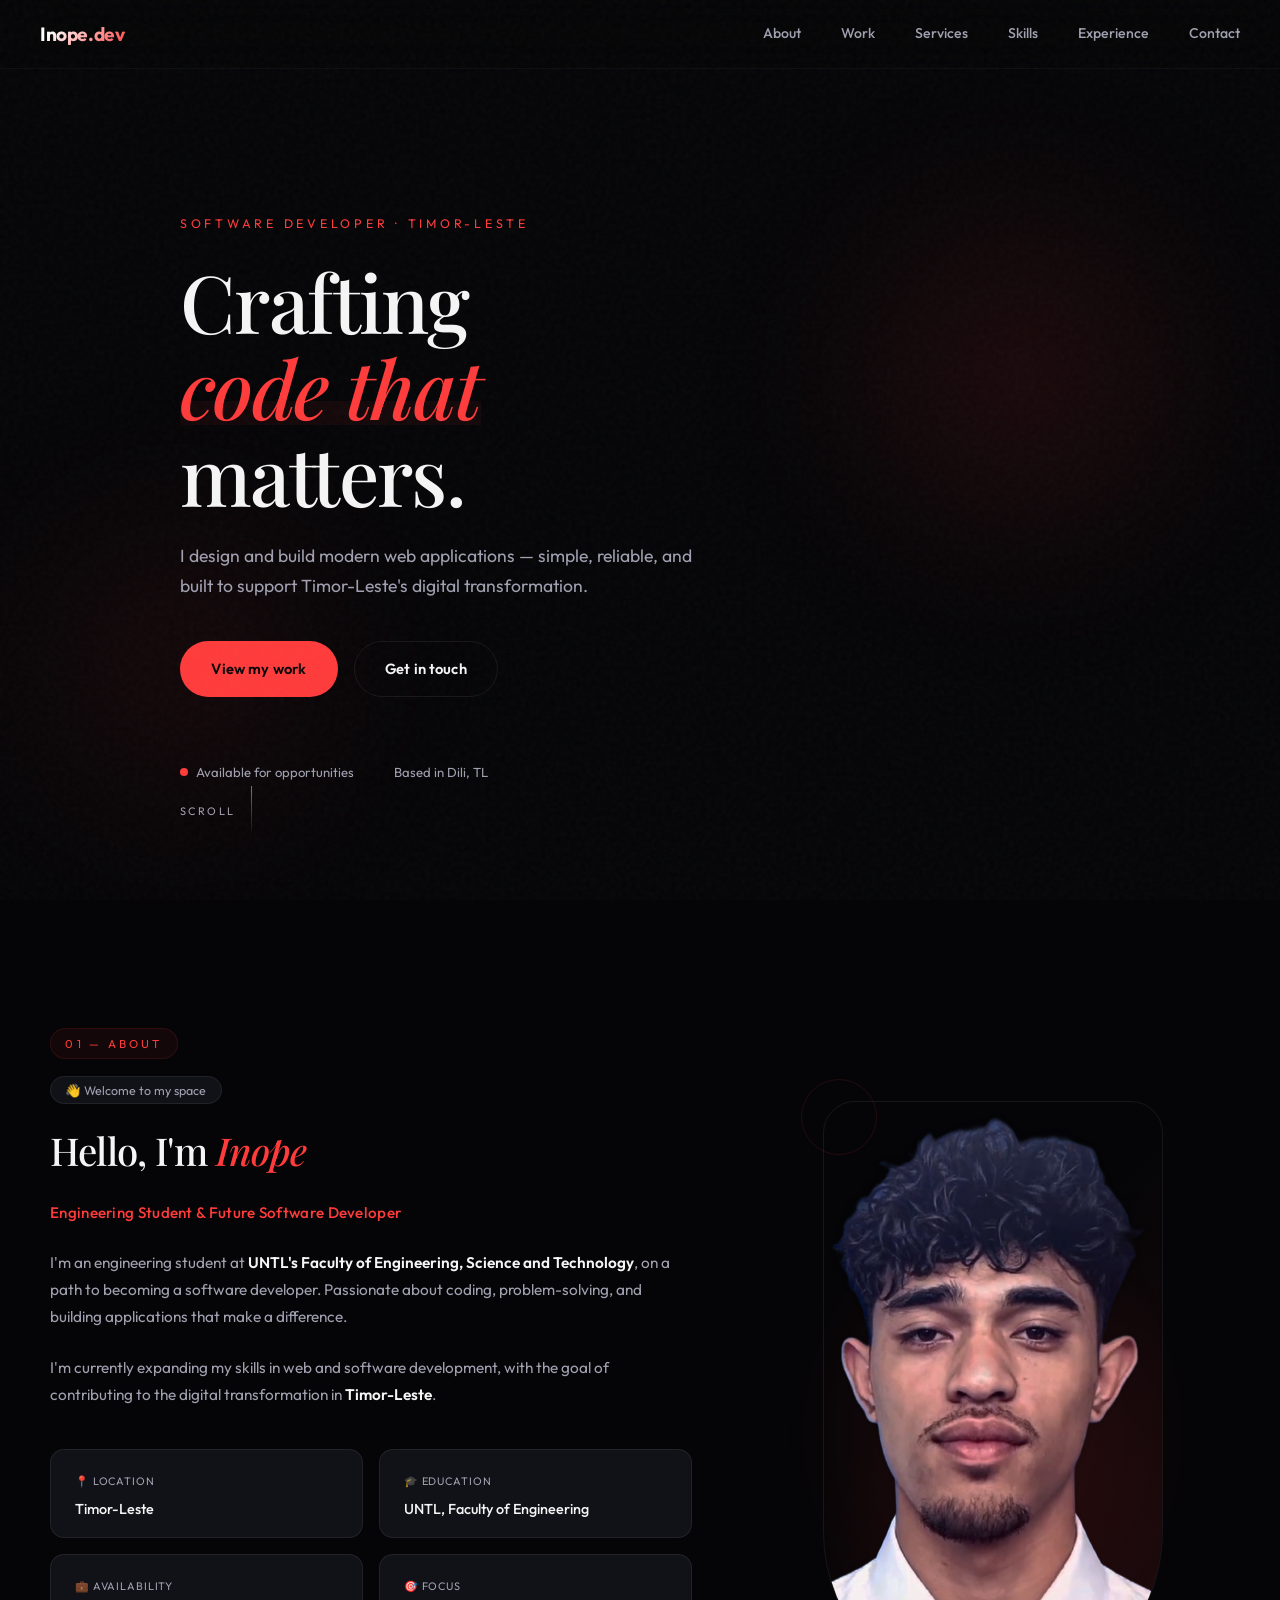
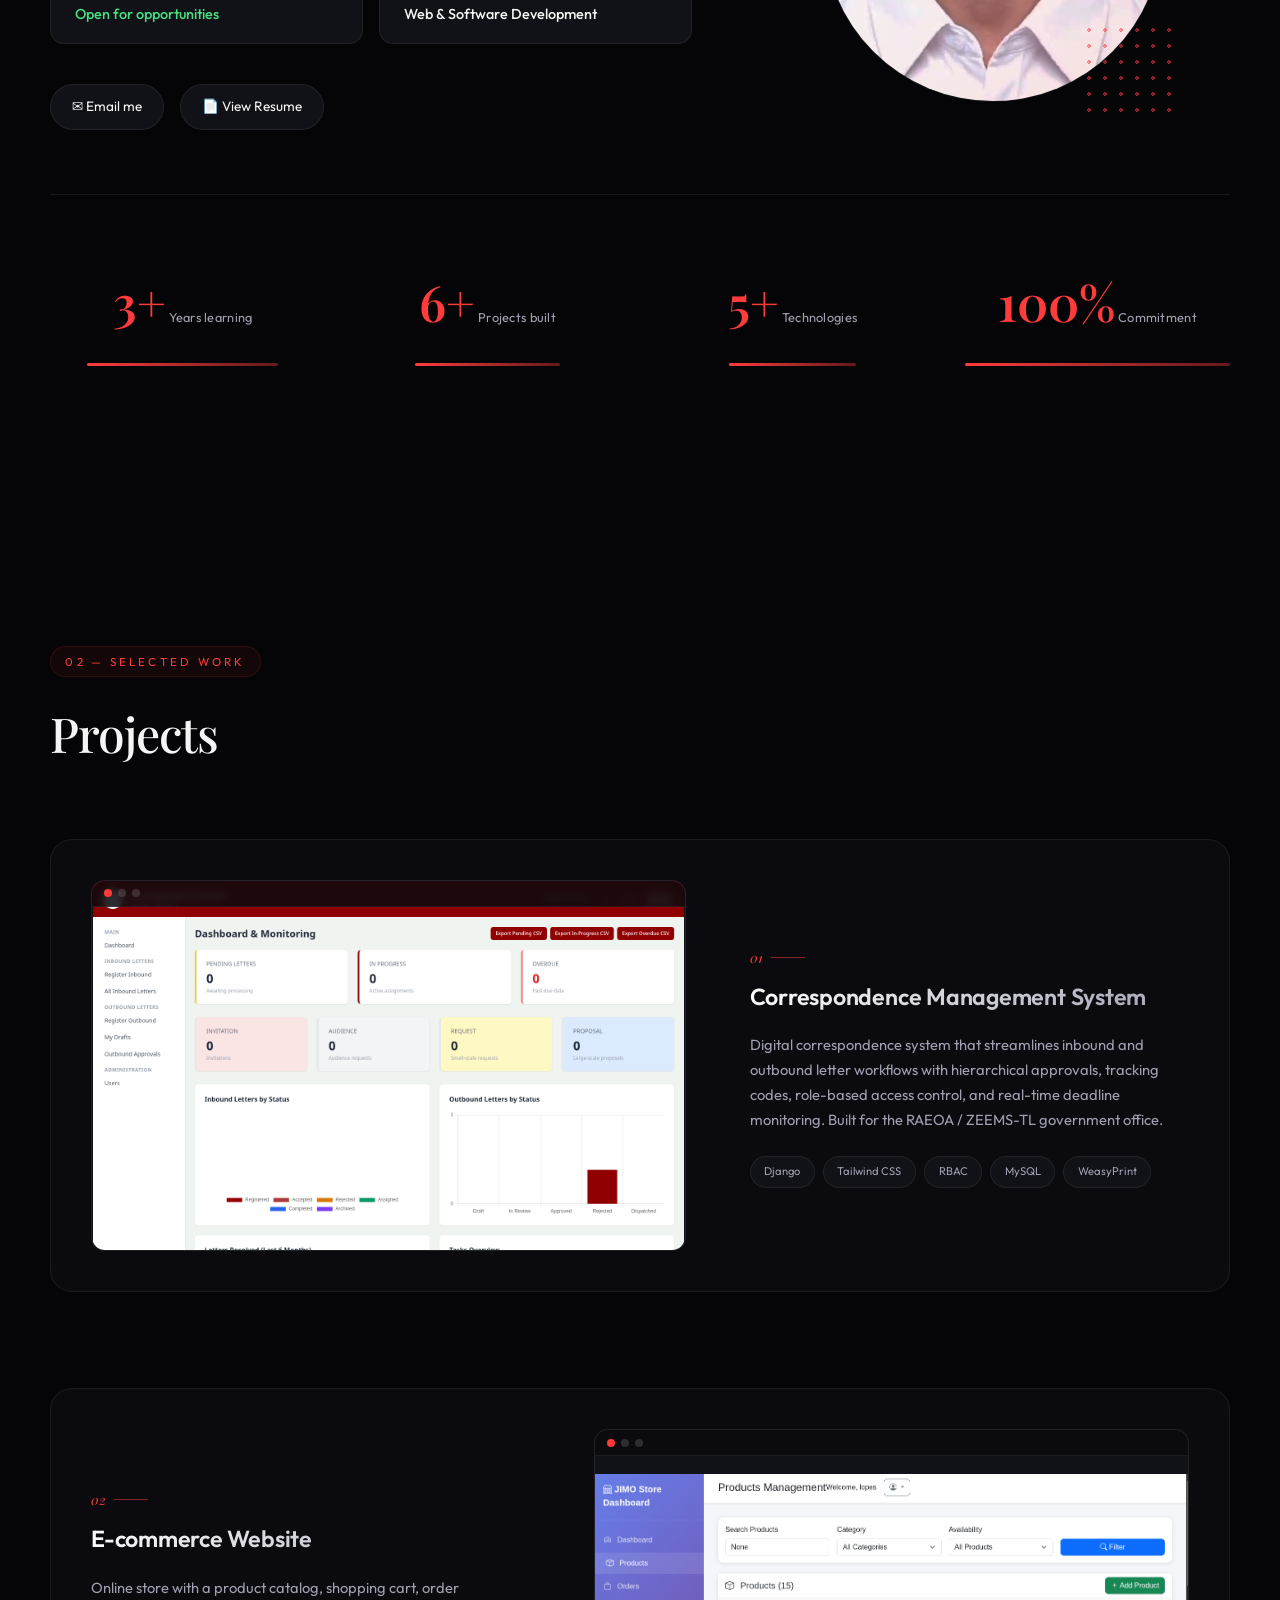
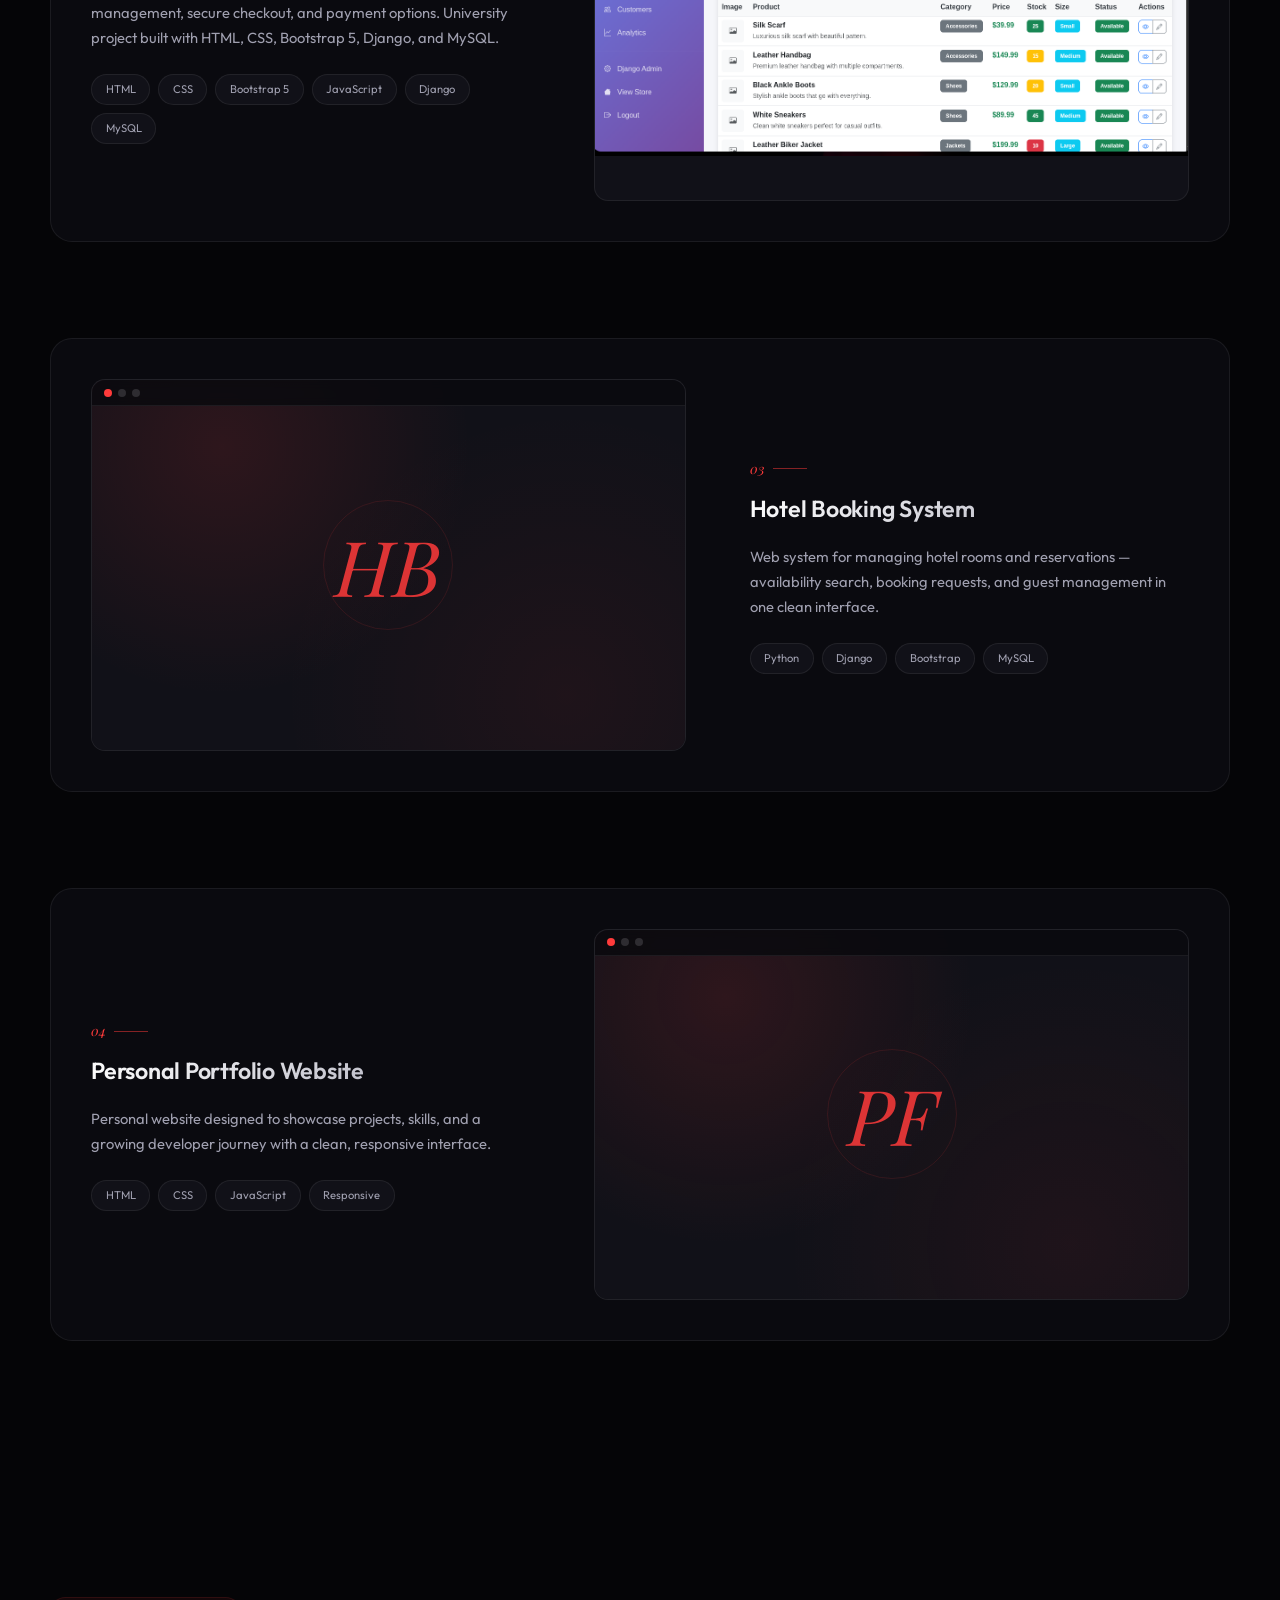
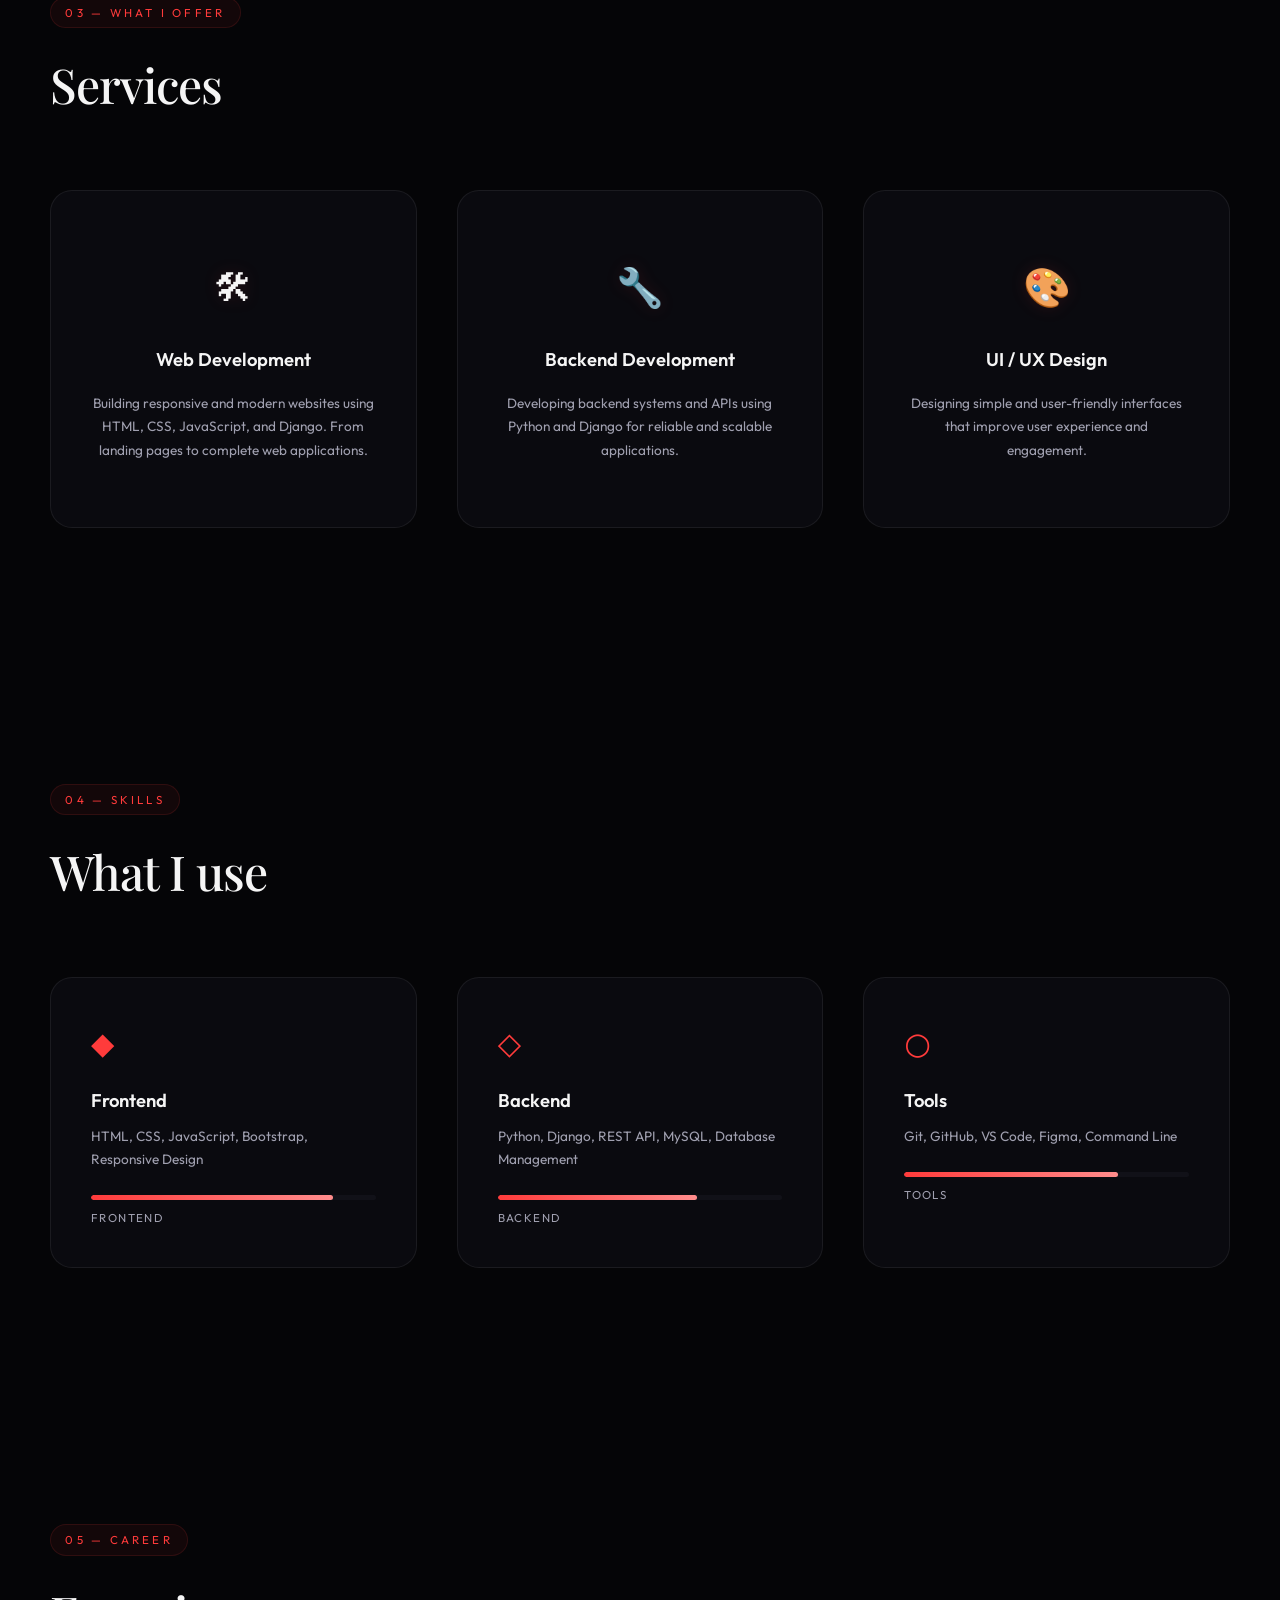
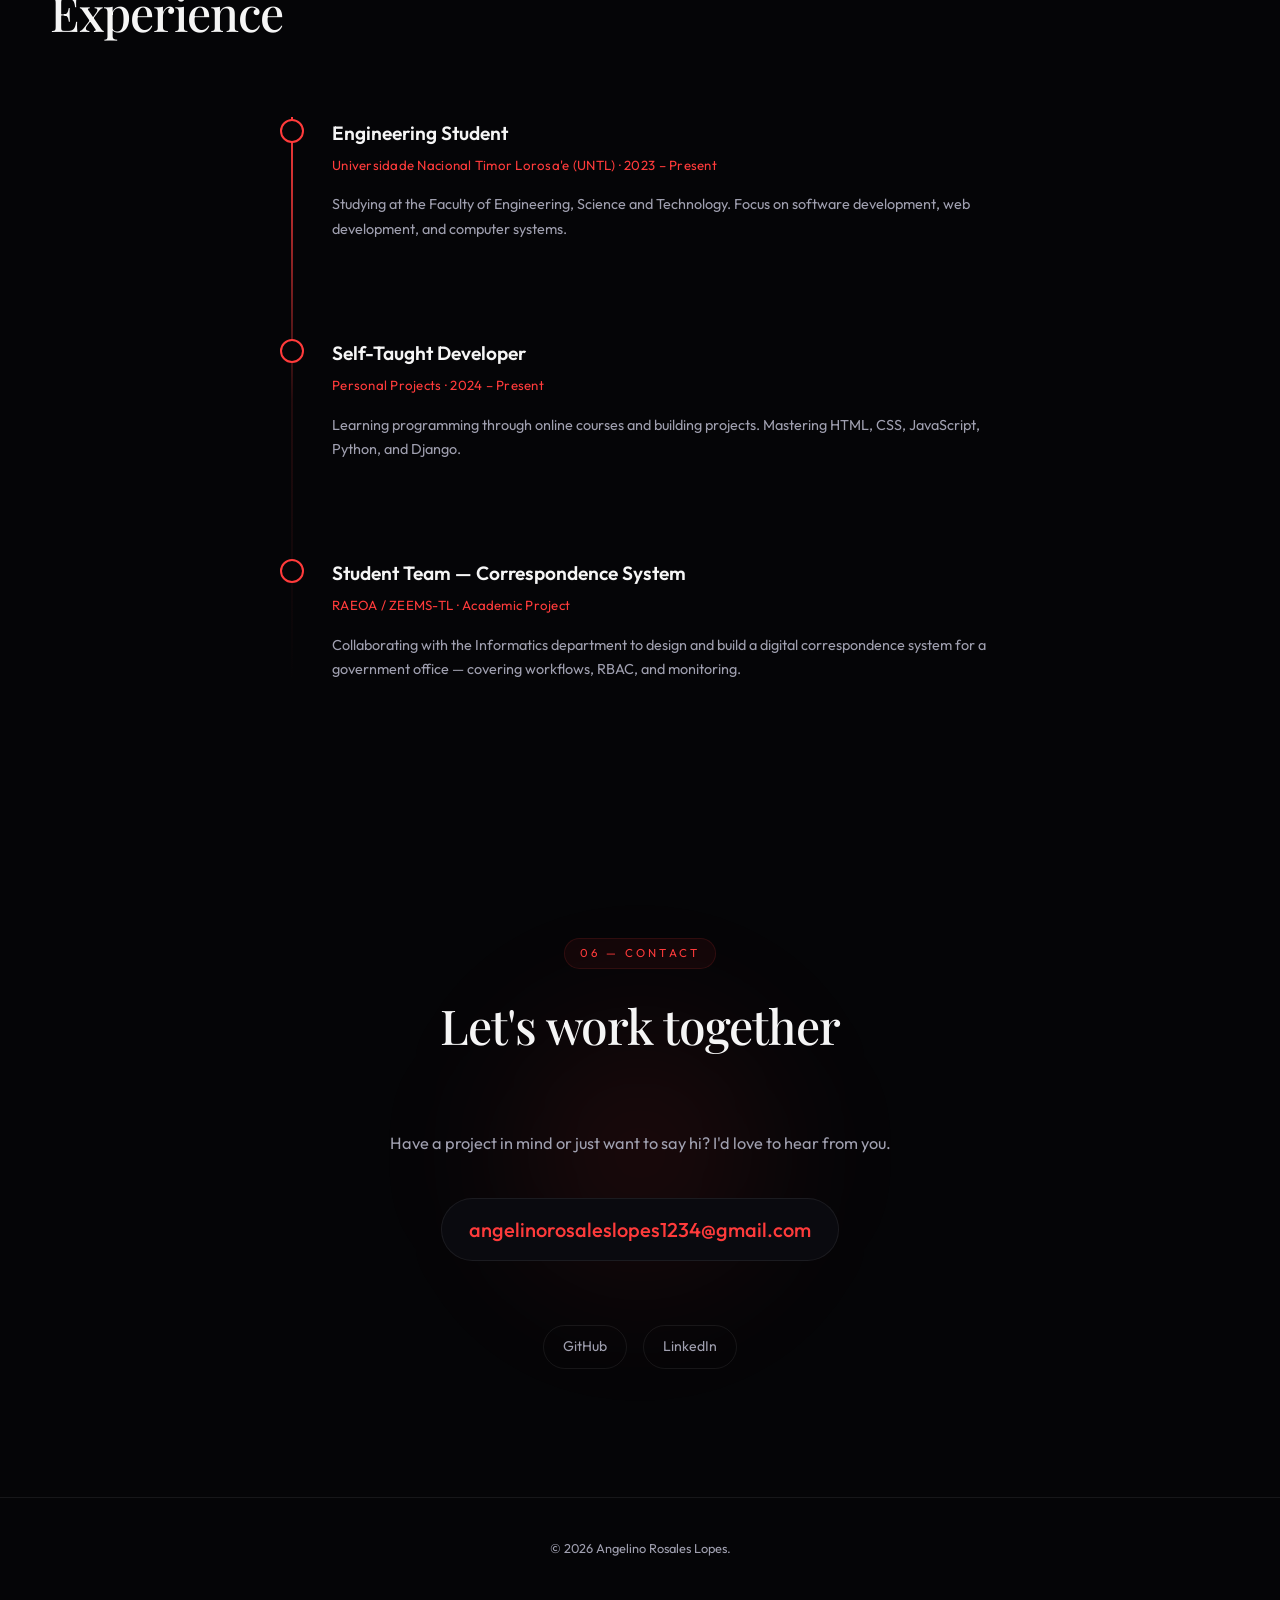
==== commit a53794b6: "restore split design: 4 projects (window-bar)" ====
--- a/portfolio/index.html
+++ b/portfolio/index.html
@@ -5,835 +5,13 @@
   <meta charset="UTF-8">
   <meta name="viewport" content="width=device-width, initial-scale=1.0">
   <title>Inope Lopes — Software Developer</title>
+  <meta name="description" content="Inope Lopes — Software developer from Timor-Leste. Building clean, reliable web applications.">
   <link rel="preconnect" href="https://fonts.googleapis.com">
   <link rel="preconnect" href="https://fonts.gstatic.com" crossorigin>
   <link
     href="https://fonts.googleapis.com/css2?family=Outfit:wght@300;400;500;600;700&family=Playfair+Display:ital,wght@0,400;0,600;1,400&display=swap"
     rel="stylesheet">
-  <style>
-    :root {
-      --bg: #050507;
-      --bg-soft: #121218;
-      --surface: #191922;
-      --text: #f5f5f5;
-      --text-muted: #9a9691;
-      --accent: #ff3b3b;
-      --accent-dim: rgba(255, 59, 59, 0.15);
-      --border: rgba(255, 255, 255, 0.06);
-      --font-sans: 'Outfit', system-ui, sans-serif;
-      --font-serif: 'Playfair Display', Georgia, serif;
-      --space-xs: 0.5rem;
-      --space-sm: 1rem;
-      --space-md: 1.5rem;
-      --space-lg: 2.5rem;
-      --space-xl: 4rem;
-      --space-2xl: 6rem;
-      --radius: 12px;
-      --radius-lg: 20px;
-      --transition: 0.3s cubic-bezier(0.4, 0, 0.2, 1);
-    }
-
-    *,
-    *::before,
-    *::after {
-      box-sizing: border-box;
-      margin: 0;
-      padding: 0;
-    }
-
-    html {
-      scroll-behavior: smooth;
-    }
-
-    body {
-      font-family: var(--font-sans);
-      background: var(--bg);
-      color: var(--text);
-      line-height: 1.6;
-      overflow-x: hidden;
-      min-height: 100vh;
-    }
-
-    .noise {
-      position: fixed;
-      inset: 0;
-      pointer-events: none;
-      z-index: 1000;
-      opacity: 0.03;
-      background-image: url("data:image/svg+xml,%3Csvg viewBox='0 0 256 256' xmlns='http://www.w3.org/2000/svg'%3E%3Cfilter id='n'%3E%3CfeTurbulence type='fractalNoise' baseFrequency='0.9' numOctaves='4' stitchTiles='stitch'/%3E%3C/filter%3E%3Crect width='100%25' height='100%25' filter='url(%23n)'/%3E%3C/svg%3E");
-    }
-
-    a {
-      color: inherit;
-      text-decoration: none;
-      transition: color var(--transition);
-    }
-
-    .header {
-      position: fixed;
-      top: 0;
-      left: 0;
-      right: 0;
-      z-index: 100;
-      display: flex;
-      align-items: center;
-      justify-content: space-between;
-      padding: var(--space-md) var(--space-lg);
-      background: rgba(15, 15, 15, 0.8);
-      backdrop-filter: blur(12px);
-      border-bottom: 1px solid var(--border);
-      transition: background var(--transition);
-    }
-
-    .logo {
-      font-weight: 600;
-      font-size: 1.125rem;
-      letter-spacing: 0.02em;
-    }
-
-    .nav {
-      display: flex;
-      gap: var(--space-lg);
-    }
-
-    .nav a {
-      font-size: 0.9rem;
-      font-weight: 500;
-      color: var(--text-muted);
-    }
-
-    .nav a:hover {
-      color: var(--accent);
-    }
-
-    .menu-toggle {
-      display: none;
-      flex-direction: column;
-      gap: 6px;
-      background: none;
-      border: none;
-      cursor: pointer;
-      padding: 8px;
-    }
-
-    .menu-toggle span {
-      width: 24px;
-      height: 2px;
-      background: var(--text);
-      transition: var(--transition);
-    }
-
-    body.menu-open {
-      overflow: hidden;
-    }
-
-    @media (max-width: 900px) {
-      .nav.open {
-        display: flex;
-        position: fixed;
-        top: 60px;
-        left: 0;
-        right: 0;
-        bottom: 0;
-        flex-direction: column;
-        justify-content: center;
-        align-items: center;
-        gap: var(--space-lg);
-        background: var(--bg);
-        font-size: 1.25rem;
-      }
-
-      .menu-toggle.active span:nth-child(1) {
-        transform: rotate(45deg) translate(5px, 5px);
-      }
-
-      .menu-toggle.active span:nth-child(2) {
-        opacity: 0;
-      }
-
-      .menu-toggle.active span:nth-child(3) {
-        transform: rotate(-45deg) translate(5px, -5px);
-      }
-    }
-
-    .hero {
-      min-height: 100vh;
-      display: flex;
-      flex-direction: column;
-      justify-content: center;
-      padding: calc(80px + var(--space-2xl)) var(--space-lg) var(--space-2xl);
-      max-width: 900px;
-      margin: 0 auto;
-    }
-
-    .hero-tag {
-      font-size: 0.85rem;
-      text-transform: uppercase;
-      letter-spacing: 0.2em;
-      color: var(--accent);
-      margin-bottom: var(--space-md);
-      opacity: 0;
-      animation: fadeUp 0.8s ease forwards;
-    }
-
-    .hero-title {
-      font-family: var(--font-serif);
-      font-size: clamp(2.5rem, 6vw, 4rem);
-      font-weight: 400;
-      line-height: 1.15;
-      margin-bottom: var(--space-md);
-    }
-
-    .hero-title .line {
-      display: block;
-      opacity: 0;
-      animation: fadeUp 0.8s ease forwards;
-    }
-
-    .hero-title .line:nth-child(1) {
-      animation-delay: 0.1s;
-    }
-
-    .hero-title .line:nth-child(2) {
-      animation-delay: 0.25s;
-    }
-
-    .hero-title .line:nth-child(3) {
-      animation-delay: 0.4s;
-    }
-
-    .hero-title .accent {
-      color: var(--accent);
-      font-style: italic;
-    }
-
-    .hero-desc {
-      font-size: 1.125rem;
-      color: var(--text-muted);
-      max-width: 480px;
-      margin-bottom: var(--space-lg);
-      opacity: 0;
-      animation: fadeUp 0.8s ease 0.5s forwards;
-    }
-
-    .hero-cta {
-      display: flex;
-      gap: var(--space-sm);
-      flex-wrap: wrap;
-      opacity: 0;
-      animation: fadeUp 0.8s ease 0.6s forwards;
-    }
-
-    .btn {
-      display: inline-block;
-      padding: 0.875rem 1.5rem;
-      font-size: 0.95rem;
-      font-weight: 500;
-      border-radius: var(--radius);
-      transition: var(--transition);
-      border: 1px solid transparent;
-    }
-
-    .btn-primary {
-      background: var(--accent);
-      color: var(--bg);
-    }
-
-    .btn-primary:hover {
-      background: #ff5252;
-      transform: translateY(-2px);
-      box-shadow: 0 8px 24px rgba(255, 82, 82, 0.25);
-    }
-
-    .btn-ghost {
-      border-color: var(--border);
-      color: var(--text);
-    }
-
-    .btn-ghost:hover {
-      border-color: var(--accent);
-      color: var(--accent);
-    }
-
-    .scroll-hint {
-      position: absolute;
-      bottom: var(--space-xl);
-      left: var(--space-lg);
-      display: flex;
-      align-items: center;
-      gap: var(--space-sm);
-      font-size: 0.75rem;
-      text-transform: uppercase;
-      letter-spacing: 0.15em;
-      color: var(--text-muted);
-      opacity: 0;
-      animation: fadeUp 0.8s ease 0.9s forwards;
-    }
-
-    .scroll-line {
-      width: 1px;
-      height: 40px;
-      background: linear-gradient(to bottom, var(--text-muted), transparent);
-      animation: scrollPulse 2s ease-in-out infinite;
-    }
-
-    @keyframes fadeUp {
-      from {
-        opacity: 0;
-        transform: translateY(20px);
-      }
-
-      to {
-        opacity: 1;
-        transform: translateY(0);
-      }
-    }
-
-    @keyframes scrollPulse {
-
-      0%,
-      100% {
-        opacity: 0.5;
-        transform: scaleY(0.8);
-      }
-
-      50% {
-        opacity: 1;
-        transform: scaleY(1);
-      }
-    }
-
-    .section {
-      padding: var(--space-2xl) var(--space-lg);
-    }
-
-    .container {
-      max-width: 1100px;
-      margin: 0 auto;
-    }
-
-    .section-label {
-      display: block;
-      font-size: 0.8rem;
-      text-transform: uppercase;
-      letter-spacing: 0.2em;
-      color: var(--accent);
-      margin-bottom: var(--space-sm);
-    }
-
-    .section-title {
-      font-family: var(--font-serif);
-      font-size: clamp(2rem, 4vw, 2.75rem);
-      font-weight: 400;
-      margin-bottom: var(--space-xl);
-    }
-
-    .about-grid {
-      display: grid;
-      grid-template-columns: auto 1fr;
-      gap: 4.5rem;
-      align-items: center;
-    }
-
-    .about-image {
-      position: relative;
-      width: 260px;
-      margin: 0 auto;
-      left: 1.5rem;
-    }
-
-    .about-image::before {
-      content: '';
-      position: absolute;
-      top: 50%;
-      left: 50%;
-      transform: translate(-50%, -50%) translateY(6%);
-      width: 150%;
-      height: 82%;
-      border-radius: 50%;
-      background: radial-gradient(ellipse, var(--accent-dim) 0%, transparent 65%);
-      filter: blur(6px);
-      z-index: 0;
-    }
-
-    .about-image-inner {
-      position: relative;
-      z-index: 1;
-      width: 100%;
-      aspect-ratio: 260 / 460;
-      overflow: hidden;
-      border-radius: 30px 30px 160px 160px;
-    }
-
-    .about-image-inner img {
-      width: 100%;
-      height: 100%;
-      object-fit: cover;
-      object-position: 50% 10%;
-      display: block;
-      transition: transform 0.6s ease;
-    }
-
-    .about-image-inner:hover img {
-      transform: scale(1.05);
-    }
-
-    .about-content h2 {
-      font-family: var(--font-serif);
-      font-size: 1.75rem;
-      font-weight: 400;
-      margin-bottom: var(--space-md);
-    }
-
-    .about-content p {
-      color: var(--text-muted);
-      margin-bottom: var(--space-md);
-    }
-
-    .projects {
-      display: flex;
-      flex-direction: column;
-      gap: var(--space-xl);
-    }
-
-    .project {
-      display: grid;
-      grid-template-columns: 1fr 1fr;
-      gap: var(--space-xl);
-      align-items: center;
-      padding: var(--space-lg);
-      border-radius: var(--radius-lg);
-      background: var(--bg-soft);
-      border: 1px solid var(--border);
-      transition: var(--transition);
-      opacity: 0;
-      transform: translateY(24px);
-    }
-
-    .project.visible {
-      opacity: 1;
-      transform: translateY(0);
-    }
-
-    .project:nth-child(even) {
-      direction: rtl;
-    }
-
-    .project:nth-child(even)>* {
-      direction: ltr;
-    }
-
-    .project:hover {
-      border-color: rgba(255, 59, 59, 0.3);
-      box-shadow: 0 20px 40px rgba(0, 0, 0, 0.5);
-    }
-
-    .project-visual {
-      border-radius: var(--radius);
-      overflow: hidden;
-      aspect-ratio: 16/10;
-      background: var(--surface);
-    }
-
-    .project-visual img {
-      width: 100%;
-      height: 100%;
-      object-fit: contain;
-      display: block;
-      transition: transform var(--transition);
-    }
-
-    .project:hover .project-visual img {
-      transform: scale(1.03);
-    }
-
-    .project-placeholder {
-      width: 100%;
-      height: 100%;
-      background: linear-gradient(135deg, hsl(var(--hue), 35%, 18%) 0%, hsl(var(--hue), 25%, 12%) 100%);
-      transition: transform var(--transition);
-    }
-
-    .project:hover .project-placeholder {
-      transform: scale(1.03);
-    }
-
-    .project-info h3 {
-      font-size: 1.5rem;
-      font-weight: 600;
-      margin-bottom: var(--space-xs);
-    }
-
-    .project-info p {
-      color: var(--text-muted);
-      font-size: 0.95rem;
-      margin-bottom: var(--space-md);
-    }
-
-    .project-tags {
-      display: flex;
-      flex-wrap: wrap;
-      gap: var(--space-xs);
-    }
-
-    .project-tags span {
-      font-size: 0.75rem;
-      padding: 0.35rem 0.65rem;
-      background: var(--surface);
-      border-radius: 6px;
-      color: var(--text-muted);
-    }
-
-    .skills-grid {
-      display: grid;
-      grid-template-columns: repeat(3, 1fr);
-      gap: var(--space-lg);
-    }
-
-    .skill-card {
-      padding: var(--space-lg);
-      border-radius: var(--radius-lg);
-      background: var(--bg-soft);
-      border: 1px solid var(--border);
-      transition: var(--transition);
-      opacity: 0;
-      transform: translateY(20px);
-    }
-
-    .skill-card.visible {
-      opacity: 1;
-      transform: translateY(0);
-    }
-
-    .skill-card:hover {
-      border-color: var(--accent-dim);
-      transform: translateY(-4px);
-    }
-
-    .skill-icon {
-      display: block;
-      font-size: 1.5rem;
-      color: var(--accent);
-      margin-bottom: var(--space-sm);
-    }
-
-    .skill-card h3 {
-      font-size: 1.125rem;
-      font-weight: 600;
-      margin-bottom: var(--space-xs);
-    }
-
-    .skill-card p {
-      font-size: 0.9rem;
-      color: var(--text-muted);
-      line-height: 1.6;
-    }
-
-    .contact {
-      text-align: center;
-    }
-
-    .contact-text {
-      color: var(--text-muted);
-      max-width: 480px;
-      margin: 0 auto var(--space-md);
-    }
-
-    .contact-email {
-      display: inline-block;
-      font-size: 1.5rem;
-      font-weight: 500;
-      color: var(--accent);
-      margin-bottom: var(--space-lg);
-      transition: color var(--transition);
-    }
-
-    .contact-email:hover {
-      color: #ff5252;
-    }
-
-    .contact-links {
-      display: flex;
-      justify-content: center;
-      gap: var(--space-lg);
-    }
-
-    .contact-links a {
-      color: var(--text-muted);
-      font-size: 0.9rem;
-    }
-
-    .contact-links a:hover {
-      color: var(--accent);
-    }
-
-    .stats {
-      display: grid;
-      grid-template-columns: repeat(4, 1fr);
-      gap: var(--space-lg);
-      padding: var(--space-xl) 0;
-      border-top: 1px solid var(--border);
-      border-bottom: 1px solid var(--border);
-    }
-
-    .stat {
-      text-align: center;
-    }
-
-    .stat-num {
-      font-family: var(--font-serif);
-      font-size: clamp(2rem, 4vw, 3rem);
-      color: var(--accent);
-      display: block;
-      margin-bottom: var(--space-xs);
-    }
-
-    .stat-label {
-      font-size: 0.85rem;
-      color: var(--text-muted);
-    }
-
-    .services-grid {
-      display: grid;
-      grid-template-columns: repeat(3, 1fr);
-      gap: var(--space-lg);
-    }
-
-    .service-card {
-      padding: var(--space-lg);
-      border-radius: var(--radius-lg);
-      background: var(--bg-soft);
-      border: 1px solid var(--border);
-      transition: opacity var(--transition), transform var(--transition), border-color var(--transition);
-      opacity: 0;
-      transform: translateY(20px);
-    }
-
-    .service-card.visible {
-      opacity: 1;
-      transform: translateY(0);
-    }
-
-    .service-card:hover {
-      border-color: var(--accent-dim);
-    }
-
-    .service-card h3 {
-      font-size: 1.125rem;
-      margin-bottom: var(--space-sm);
-    }
-
-    .service-card p {
-      font-size: 0.9rem;
-      color: var(--text-muted);
-      line-height: 1.6;
-    }
-
-    .timeline {
-      position: relative;
-      max-width: 640px;
-      margin: 0 auto;
-    }
-
-    .timeline::before {
-      content: '';
-      position: absolute;
-      left: 12px;
-      top: 0;
-      bottom: 0;
-      width: 2px;
-      background: var(--border);
-    }
-
-    .timeline-item {
-      position: relative;
-      padding-left: 48px;
-      padding-bottom: var(--space-xl);
-      opacity: 0;
-      transform: translateX(-20px);
-      transition: var(--transition);
-    }
-
-    .timeline-item.visible {
-      opacity: 1;
-      transform: translateX(0);
-    }
-
-    .timeline-item:last-child {
-      padding-bottom: 0;
-    }
-
-    .timeline-dot {
-      position: absolute;
-      left: 0;
-      top: 4px;
-      width: 26px;
-      height: 26px;
-      border-radius: 50%;
-      background: var(--bg);
-      border: 2px solid var(--accent);
-      box-sizing: border-box;
-    }
-
-    .timeline-item h3 {
-      font-size: 1.1rem;
-      margin-bottom: var(--space-xs);
-    }
-
-    .timeline-item .role {
-      color: var(--accent);
-      font-size: 0.9rem;
-      margin-bottom: var(--space-xs);
-    }
-
-    .timeline-item p {
-      font-size: 0.9rem;
-      color: var(--text-muted);
-    }
-
-    .testimonials-grid {
-      display: grid;
-      grid-template-columns: repeat(2, 1fr);
-      gap: var(--space-lg);
-    }
-
-    .testimonial {
-      padding: var(--space-lg);
-      border-radius: var(--radius-lg);
-      background: var(--bg-soft);
-      border: 1px solid var(--border);
-      font-style: italic;
-      color: var(--text-muted);
-      opacity: 0;
-      transform: translateY(20px);
-      transition: var(--transition);
-    }
-
-    .testimonial.visible {
-      opacity: 1;
-      transform: translateY(0);
-    }
-
-    .testimonial p {
-      margin-bottom: var(--space-md);
-      line-height: 1.7;
-    }
-
-    .testimonial cite {
-      font-style: normal;
-      color: var(--accent);
-      font-size: 0.9rem;
-    }
-
-    .back-top {
-      position: fixed;
-      bottom: var(--space-lg);
-      right: var(--space-lg);
-      width: 48px;
-      height: 48px;
-      border-radius: 50%;
-      background: var(--accent);
-      color: var(--bg);
-      border: none;
-      cursor: pointer;
-      display: flex;
-      align-items: center;
-      justify-content: center;
-      font-size: 1.25rem;
-      opacity: 0;
-      visibility: hidden;
-      transform: translateY(10px);
-      transition: var(--transition);
-      z-index: 99;
-    }
-
-    .back-top.visible {
-      opacity: 1;
-      visibility: visible;
-      transform: translateY(0);
-    }
-
-    .back-top:hover {
-      background: #ff5252;
-      transform: translateY(-2px);
-    }
-
-    @media (max-width: 900px) {
-      .nav {
-        display: none;
-      }
-
-      .menu-toggle {
-        display: flex;
-      }
-
-      .about-grid {
-        grid-template-columns: 1fr;
-      }
-
-      .about-image {
-        width: 220px;
-        max-width: 70%;
-      }
-
-      .project {
-        grid-template-columns: 1fr;
-        direction: ltr;
-      }
-
-      .project:nth-child(even) {
-        direction: ltr;
-      }
-
-      .skills-grid {
-        grid-template-columns: 1fr;
-      }
-
-      .services-grid {
-        grid-template-columns: 1fr;
-      }
-
-      .testimonials-grid {
-        grid-template-columns: 1fr;
-      }
-
-      .stats {
-        grid-template-columns: repeat(2, 1fr);
-        gap: var(--space-md);
-      }
-    }
-
-    @media (max-width: 600px) {
-      .hero-cta {
-        flex-direction: column;
-      }
-
-      .btn {
-        width: 100%;
-        text-align: center;
-      }
-
-      .scroll-hint {
-        left: 50%;
-        transform: translateX(-50%);
-      }
-
-      .stats {
-        grid-template-columns: 1fr;
-      }
-    }
-
-    .footer {
-      padding: var(--space-lg);
-      text-align: center;
-      border-top: 1px solid var(--border);
-    }
-
-    .footer p {
-      font-size: 0.85rem;
-      color: var(--text-muted);
-    }
-  </style>
+  <link rel="stylesheet" href="./styles.css">
 </head>
 
 <body>
@@ -847,7 +25,6 @@
       <a href="#services">Services</a>
       <a href="#skills">Skills</a>
       <a href="#experience">Experience</a>
-      <a href="#testimonials">Testimonials</a>
       <a href="#contact">Contact</a>
     </nav>
     <button class="menu-toggle" aria-label="Toggle menu">
@@ -858,63 +35,151 @@
   </header>
 
   <main>
+    <!-- ============ HERO ============ -->
     <section class="hero">
-      <p class="hero-tag">SOFTWARE DEVELOPER</p>
+      <p class="hero-tag">Software Developer &middot; Timor-Leste</p>
       <h1 class="hero-title">
         <span class="line">Crafting</span>
         <span class="line accent">code that</span>
-        <span class="line"> matters.</span>
+        <span class="line">matters.</span>
       </h1>
-      <p class="hero-desc">I build software solutions that are clean, efficient, and reliable.</p>
+      <p class="hero-desc">
+        I design and build modern web applications — simple, reliable, and
+        built to support Timor-Leste's digital transformation.
+      </p>
       <div class="hero-cta">
         <a href="#work" class="btn btn-primary">View my work</a>
         <a href="#contact" class="btn btn-ghost">Get in touch</a>
       </div>
+      <div class="hero-meta">
+        <span class="hero-meta-item"><i class="pulse"></i> Available for opportunities</span>
+        <span class="hero-meta-item">Based in Dili, TL</span>
+      </div>
       <div class="scroll-hint">
         <span>Scroll</span>
-        <zdiv class="scroll-line"></zdiv>
-      </div>
-    </section>
-
+        <div class="scroll-line"></div>
+      </div>
+    </section>
+
+    <!-- ============ ABOUT ============ -->
     <section id="about" class="section about">
       <div class="container">
-        <span class="section-label">About</span>
+        <span class="section-label">01 &mdash; About</span>
         <div class="about-grid">
+          <div class="about-content">
+            <div class="about-badge"><span>&#128075; Welcome to my space</span></div>
+            <h2>Hello, I'm <span class="highlight">Inope</span></h2>
+            <p class="subtitle">Engineering Student &amp; Future Software Developer</p>
+            <p>
+              I'm an engineering student at <strong>UNTL's Faculty of Engineering, Science and
+              Technology</strong>, on a path to becoming a software developer. Passionate about
+              coding, problem-solving, and building applications that make a difference.
+            </p>
+            <p>
+              I'm currently expanding my skills in web and software development, with the goal of
+              contributing to the digital transformation in <strong>Timor-Leste</strong>.
+            </p>
+            <div class="personal-info">
+              <div class="info-card">
+                <span class="info-label">&#128205; Location</span>
+                <span class="info-value">Timor-Leste</span>
+              </div>
+              <div class="info-card">
+                <span class="info-label">&#127891; Education</span>
+                <span class="info-value">UNTL, Faculty of Engineering</span>
+              </div>
+              <div class="info-card">
+                <span class="info-label">&#128188; Availability</span>
+                <span class="info-value status">Open for opportunities</span>
+              </div>
+              <div class="info-card">
+                <span class="info-label">&#127919; Focus</span>
+                <span class="info-value">Web &amp; Software Development</span>
+              </div>
+            </div>
+            <div class="about-links">
+              <a href="mailto:angelinorosaleslopes1234@gmail.com" class="about-link">&#9993; Email me</a>
+              <a href="#" class="about-link">&#128196; View Resume</a>
+            </div>
+          </div>
           <div class="about-image">
-            <div class="about-image-inner">
-              <img src="images/inope.png" alt="Inope Lopes">
-            </div>
-          </div>
-          <div class="about-content">
-            <h2>Hello, I'm Inope.</h2>
-            <p>I'm an engineering student at <strong>UNTL's Faculty of Engineering, Science and Technology</strong>, on
-              a path to becoming a software developer. Passionate about coding, problem-solving, and building
-              applications that make a difference.</p>
-            <p>I'm currently expanding my skills in web and software development, with the goal of contributing to the
-              digital transformation in Timor-Leste.</p>
-          </div>
-        </div>
+            <div class="about-image-frame">
+              <div class="about-image-inner">
+                <img src="images/inope.png" alt="Inope Lopes">
+              </div>
+            </div>
+            <div class="image-dots"></div>
+            <div class="image-glow"></div>
+          </div>
+        </div>
+
         <div class="stats">
-          <div class="stat"><span class="stat-num">3+</span><span class="stat-label">Years learning</span></div>
-          <div class="stat"><span class="stat-num">5+</span><span class="stat-label">Projects built</span></div>
-          <div class="stat"><span class="stat-num">3+</span><span class="stat-label">Technologies</span></div>
-          <div class="stat"><span class="stat-num">100%</span><span class="stat-label">Commitment</span></div>
-        </div>
-      </div>
-    </section>
-
+          <div class="stat">
+            <span class="stat-num" data-count="3">3</span>
+            <span class="stat-label">Years learning</span>
+            <div class="stat-bar"></div>
+          </div>
+          <div class="stat">
+            <span class="stat-num" data-count="6">6</span>
+            <span class="stat-label">Projects built</span>
+            <div class="stat-bar"></div>
+          </div>
+          <div class="stat">
+            <span class="stat-num" data-count="5">5</span>
+            <span class="stat-label">Technologies</span>
+            <div class="stat-bar"></div>
+          </div>
+          <div class="stat">
+            <span class="stat-num" data-count="100">100</span>
+            <span class="stat-label">Commitment</span>
+            <div class="stat-bar"></div>
+          </div>
+        </div>
+      </div>
+    </section>
+
+    <!-- ============ WORK ============ -->
     <section id="work" class="section work">
       <div class="container">
-        <span class="section-label">Selected Work</span>
+        <span class="section-label">02 &mdash; Selected Work</span>
         <h2 class="section-title">Projects</h2>
         <div class="projects">
-          <article class="project" data-index="0">
+
+          <article class="project">
             <div class="project-visual">
-              <img src="images/ecommerce.png" alt="E-commerce Website">
+              <div class="window-bar"><span></span><span></span><span></span></div>
+              <img src="images/correspondence-ui.png" alt="Correspondence Management System dashboard">
             </div>
             <div class="project-info">
+              <span class="project-number">01</span>
+              <h3>Correspondence Management System</h3>
+              <p>
+                Digital correspondence system that streamlines inbound and outbound letter workflows
+                with hierarchical approvals, tracking codes, role-based access control, and real-time
+                deadline monitoring. Built for the RAEOA / ZEEMS-TL government office.
+              </p>
+              <div class="project-tags">
+                <span>Django</span>
+                <span>Tailwind CSS</span>
+                <span>RBAC</span>
+                <span>MySQL</span>
+                <span>WeasyPrint</span>
+              </div>
+            </div>
+          </article>
+
+          <article class="project">
+            <div class="project-visual">
+              <div class="window-bar"><span></span><span></span><span></span></div>
+              <img src="images/ecommerce.png" alt="E-commerce website homepage">
+            </div>
+            <div class="project-info">
+              <span class="project-number">02</span>
               <h3>E-commerce Website</h3>
-              <p>Online store with product catalog, shopping cart, and order management. University project built with HTML, CSS, Bootstrap 5, Django, and MySQL.</p>
+              <p>
+                Online store with a product catalog, shopping cart, order management, secure checkout,
+                and payment options. University project built with HTML, CSS, Bootstrap 5, Django, and MySQL.
+              </p>
               <div class="project-tags">
                 <span>HTML</span>
                 <span>CSS</span>
@@ -925,13 +190,19 @@
               </div>
             </div>
           </article>
-          <article class="project" data-index="1">
+
+          <article class="project">
             <div class="project-visual">
-              <div class="project-placeholder" style="--hue: 180;"></div>
+              <div class="window-bar"><span></span><span></span><span></span></div>
+              <div class="placeholder-visual" data-mark="HB"></div>
             </div>
             <div class="project-info">
+              <span class="project-number">03</span>
               <h3>Hotel Booking System</h3>
-              <p>Web system for managing hotel rooms and reservations.</p>
+              <p>
+                Web system for managing hotel rooms and reservations — availability search, booking
+                requests, and guest management in one clean interface.
+              </p>
               <div class="project-tags">
                 <span>Python</span>
                 <span>Django</span>
@@ -940,13 +211,19 @@
               </div>
             </div>
           </article>
-          <article class="project" data-index="3">
+
+          <article class="project">
             <div class="project-visual">
-              <div class="project-placeholder" style="--hue: 320;"></div>
+              <div class="window-bar"><span></span><span></span><span></span></div>
+              <div class="placeholder-visual" data-mark="PF"></div>
             </div>
             <div class="project-info">
+              <span class="project-number">04</span>
               <h3>Personal Portfolio Website</h3>
-              <p>Personal website to showcase projects and skills.</p>
+              <p>
+                Personal website designed to showcase projects, skills, and a growing developer
+                journey with a clean, responsive interface.
+              </p>
               <div class="project-tags">
                 <span>HTML</span>
                 <span>CSS</span>
@@ -955,206 +232,131 @@
               </div>
             </div>
           </article>
-        </div>
-      </div>
-    </section>
-
+
+        </div>
+      </div>
+    </section>
+
+    <!-- ============ SERVICES ============ -->
     <section id="services" class="section services">
       <div class="container">
-        <span class="section-label">What I offer</span>
+        <span class="section-label">03 &mdash; What I offer</span>
         <h2 class="section-title">Services</h2>
         <div class="services-grid">
           <div class="service-card">
+            <span class="service-icon">&#128736;</span>
             <h3>Web Development</h3>
-            <p>Building responsive and modern websites using HTML, CSS, JavaScript, and Django. From landing pages to
-              complete web applications.</p>
+            <p>Building responsive and modern websites using HTML, CSS, JavaScript, and Django. From
+              landing pages to complete web applications.</p>
           </div>
           <div class="service-card">
+            <span class="service-icon">&#128295;</span>
             <h3>Backend Development</h3>
-            <p>Developing backend systems and APIs using Python and Django for reliable and scalable applications.</p>
+            <p>Developing backend systems and APIs using Python and Django for reliable and scalable
+              applications.</p>
           </div>
           <div class="service-card">
+            <span class="service-icon">&#127912;</span>
             <h3>UI / UX Design</h3>
-            <p>Designing simple and user-friendly interfaces that improve user experience and engagement.</p>
-          </div>
-        </div>
-      </div>
-    </section>
-
+            <p>Designing simple and user-friendly interfaces that improve user experience and
+              engagement.</p>
+          </div>
+        </div>
+      </div>
+    </section>
+
+    <!-- ============ SKILLS ============ -->
     <section id="skills" class="section skills">
       <div class="container">
-        <span class="section-label">Skills</span>
+        <span class="section-label">04 &mdash; Skills</span>
         <h2 class="section-title">What I use</h2>
         <div class="skills-grid">
           <div class="skill-card">
-            <span class="skill-icon">◆</span>
+            <span class="skill-icon">&#9670;</span>
             <h3>Frontend</h3>
             <p>HTML, CSS, JavaScript, Bootstrap, Responsive Design</p>
+            <div class="skill-progress">
+              <div class="skill-progress-bar"><div class="skill-progress-fill" style="--w: 85%;"></div></div>
+              <span class="skill-progress-label">Frontend</span>
+            </div>
           </div>
           <div class="skill-card">
-            <span class="skill-icon">◇</span>
+            <span class="skill-icon">&#9671;</span>
             <h3>Backend</h3>
             <p>Python, Django, REST API, MySQL, Database Management</p>
+            <div class="skill-progress">
+              <div class="skill-progress-bar"><div class="skill-progress-fill" style="--w: 70%;"></div></div>
+              <span class="skill-progress-label">Backend</span>
+            </div>
           </div>
           <div class="skill-card">
-            <span class="skill-icon">○</span>
+            <span class="skill-icon">&#9675;</span>
             <h3>Tools</h3>
             <p>Git, GitHub, VS Code, Figma, Command Line</p>
-          </div>
-        </div>
-      </div>
-    </section>
-
+            <div class="skill-progress">
+              <div class="skill-progress-bar"><div class="skill-progress-fill" style="--w: 75%;"></div></div>
+              <span class="skill-progress-label">Tools</span>
+            </div>
+          </div>
+        </div>
+      </div>
+    </section>
+
+    <!-- ============ EXPERIENCE ============ -->
     <section id="experience" class="section experience">
       <div class="container">
-        <span class="section-label">Career</span>
+        <span class="section-label">05 &mdash; Career</span>
         <h2 class="section-title">Experience</h2>
         <div class="timeline">
           <div class="timeline-item">
             <span class="timeline-dot"></span>
             <h3>Engineering Student</h3>
-            <p class="role">Universidade Nacional Timor Lorosa'e (UNTL) · 2023 – Present</p>
-            <p>Studying at the Faculty of Engineering, Science and Technology. Focus on software development, web
-              development, and computer systems.</p>
+            <p class="role">Universidade Nacional Timor Lorosa'e (UNTL) &middot; 2023 &ndash; Present</p>
+            <p>Studying at the Faculty of Engineering, Science and Technology. Focus on software
+              development, web development, and computer systems.</p>
           </div>
           <div class="timeline-item">
             <span class="timeline-dot"></span>
             <h3>Self-Taught Developer</h3>
-            <p class="role">Personal Projects · 2024 – Present</p>
-            <p>Learning programming through online courses and building projects. Mastering HTML, CSS, JavaScript,
-              Python, and Django.</p>
-          </div>
-        </div>
-      </div>
-    </section>
-
-    <section id="testimonials" class="section testimonials">
-      <div class="container">
-        <span class="section-label">Kind words</span>
-        <h2 class="section-title">Testimonials</h2>
-        <div class="testimonials-grid">
-          <blockquote class="testimonial">
-            <p>"Hardworking student with strong interest in technology and programming. Always eager to learn and
-              improve."</p>
-            <cite>— Lecturer, UNTL</cite>
-          </blockquote>
-          <blockquote class="testimonial">
-            <p>"Quick learner who is always motivated to build useful software solutions. Great potential for growth."
-            </p>
-            <cite>— Project Partner</cite>
-          </blockquote>
-        </div>
-      </div>
-    </section>
-
+            <p class="role">Personal Projects &middot; 2024 &ndash; Present</p>
+            <p>Learning programming through online courses and building projects. Mastering HTML, CSS,
+              JavaScript, Python, and Django.</p>
+          </div>
+          <div class="timeline-item">
+            <span class="timeline-dot"></span>
+            <h3>Student Team — Correspondence System</h3>
+            <p class="role">RAEOA / ZEEMS-TL &middot; Academic Project</p>
+            <p>Collaborating with the Informatics department to design and build a digital
+              correspondence system for a government office — covering workflows, RBAC, and
+              monitoring.</p>
+          </div>
+        </div>
+      </div>
+    </section>
+
+    <!-- ============ CONTACT ============ -->
     <section id="contact" class="section contact">
       <div class="container">
-        <span class="section-label">Contact</span>
+        <span class="section-label">06 &mdash; Contact</span>
         <h2 class="section-title">Let's work together</h2>
         <p class="contact-text">Have a project in mind or just want to say hi? I'd love to hear from you.</p>
-        <a href="mailto:inope@email.com" class="contact-email">inope@email.com</a>
+        <a href="mailto:angelinorosaleslopes1234@gmail.com" class="contact-email">angelinorosaleslopes1234@gmail.com</a>
         <div class="contact-links">
-          <a href="https://github.com/inope" aria-label="GitHub">GitHub</a>
-          <a href="#" aria-label="LinkedIn">LinkedIn</a>
-          <a href="#" aria-label="Twitter">Twitter</a>
+          <a href="https://github.com/Inope83" target="_blank" rel="noopener noreferrer" aria-label="GitHub">GitHub</a>
+          <a href="https://www.linkedin.com/in/ange-lopes-61977b3b6/" target="_blank" rel="noopener noreferrer"
+            aria-label="LinkedIn">LinkedIn</a>
         </div>
       </div>
     </section>
   </main>
 
   <footer class="footer">
-    <p>© <span id="year"></span> Inope Lopes. Built with HTML, CSS & JavaScript.</p>
+    <p>© <span id="year"></span> Angelino Rosales Lopes.</p>
   </footer>
 
-  <button class="back-top" id="backTop" aria-label="Back to top">↑</button>
-
-  <script>
-    (function () {
-      'use strict';
-
-      // Set current year
-      var yearEl = document.getElementById('year');
-      if (yearEl) yearEl.textContent = new Date().getFullYear();
-
-      // Mobile menu toggle
-      var menuToggle = document.querySelector('.menu-toggle');
-      var nav = document.querySelector('.nav');
-      if (menuToggle && nav) {
-        menuToggle.addEventListener('click', function () {
-          nav.classList.toggle('open');
-          menuToggle.classList.toggle('active');
-          document.body.classList.toggle('menu-open');
-        });
-      }
-
-      // Close menu when clicking on a link
-      document.querySelectorAll('.nav a').forEach(function (link) {
-        link.addEventListener('click', function () {
-          nav.classList.remove('open');
-          menuToggle.classList.remove('active');
-          document.body.classList.remove('menu-open');
-        });
-      });
-
-      // Reveal animations on scroll
-      var revealEls = document.querySelectorAll('.project, .skill-card, .service-card, .timeline-item, .testimonial');
-      var observer = new IntersectionObserver(function (entries) {
-        entries.forEach(function (entry) {
-          if (entry.isIntersecting) entry.target.classList.add('visible');
-        });
-      }, { root: null, rootMargin: '0px 0px -80px 0px', threshold: 0.1 });
-      revealEls.forEach(function (el) { observer.observe(el); });
-
-      // Stagger animations
-      document.querySelectorAll('.project').forEach(function (project, index) {
-        project.style.transitionDelay = (index * 0.08) + 's';
-      });
-      document.querySelectorAll('.skill-card').forEach(function (card, i) {
-        card.style.transitionDelay = (i * 0.1) + 's';
-      });
-      document.querySelectorAll('.service-card').forEach(function (card, i) {
-        card.style.transitionDelay = (i * 0.1) + 's'; + 's';
-      });
-      document.querySelectorAll('.timeline-item').forEach(function (item, i) {
-        item.style.transitionDelay = (i * 0.12) + 's';
-      });
-      document.querySelectorAll('.testimonial').forEach(function (t, i) {
-        t.style.transitionDelay = (i * 0.1) + 's';
-      });
-
-      // Back to top button
-      var backTop = document.getElementById('backTop');
-      if (backTop) {
-        window.addEventListener('scroll', function () {
-          backTop.classList.toggle('visible', window.scrollY > 600);
-        });
-        backTop.addEventListener('click', function () {
-          window.scrollTo({ top: 0, behavior: 'smooth' });
-        });
-      }
-
-      // Smooth scroll for anchor links
-      document.querySelectorAll('a[href^="#"]').forEach(function (anchor) {
-        anchor.addEventListener('click', function (e) {
-          var href = this.getAttribute('href');
-          if (href === '#') return;
-          var target = document.querySelector(href);
-          if (target) {
-            e.preventDefault();
-            target.scrollIntoView({ behavior: 'smooth', block: 'start' });
-          }
-        });
-      });
-
-      // Header background change on scroll
-      var header = document.querySelector('.header');
-      if (header) {
-        window.addEventListener('scroll', function () {
-          header.style.background = window.scrollY > 50 ? 'rgba(15, 15, 15, 0.95)' : 'rgba(15, 15, 15, 0.8)';
-        });
-      }
-    })();
-  </script>
+  <button class="back-top" id="backTop" aria-label="Back to top">&uarr;</button>
+
+  <script src="./script.js"></script>
 </body>
 
 </html>
--- a/portfolio/styles.css
+++ b/portfolio/styles.css
@@ -0,0 +1,1442 @@
+:root {
+  --bg: #050507;
+  --bg-soft: #0a0a0f;
+  --surface: #111118;
+  --text: #f5f5f5;
+  --text-muted: #a0a0b0;
+  --accent: #ff3b3b;
+  --accent-dim: rgba(255, 59, 59, 0.12);
+  --accent-soft: rgba(255, 59, 59, 0.06);
+  --accent-glow: rgba(255, 59, 59, 0.3);
+  --border: rgba(255, 255, 255, 0.07);
+  --border-soft: rgba(255, 255, 255, 0.04);
+  --font-sans: 'Outfit', system-ui, sans-serif;
+  --font-serif: 'Playfair Display', Georgia, serif;
+  --space-xs: 0.5rem;
+  --space-sm: 1rem;
+  --space-md: 1.5rem;
+  --space-lg: 2.5rem;
+  --space-xl: 4rem;
+  --space-2xl: 6rem;
+  --space-3xl: 8rem;
+  --radius: 14px;
+  --radius-lg: 22px;
+  --transition: 0.45s cubic-bezier(0.2, 0.9, 0.4, 1.1);
+}
+
+*,
+*::before,
+*::after {
+  box-sizing: border-box;
+  margin: 0;
+  padding: 0;
+}
+
+a {
+  color: inherit;
+  text-decoration: none;
+}
+
+html {
+  scroll-behavior: smooth;
+}
+
+body {
+  font-family: var(--font-sans);
+  background: var(--bg);
+  color: var(--text);
+  line-height: 1.7;
+  overflow-x: hidden;
+  min-height: 100vh;
+  -webkit-font-smoothing: antialiased;
+}
+
+::selection {
+  background: var(--accent);
+  color: var(--bg);
+}
+
+.noise {
+  position: fixed;
+  inset: 0;
+  pointer-events: none;
+  z-index: 1000;
+  opacity: 0.035;
+  background-image: url("data:image/svg+xml,%3Csvg viewBox='0 0 256 256' xmlns='http://www.w3.org/2000/svg'%3E%3Cfilter id='n'%3E%3CfeTurbulence type='fractalNoise' baseFrequency='0.7' numOctaves='3' stitchTiles='stitch'/%3E%3C/filter%3E%3Crect width='100%25' height='100%25' filter='url(%23n)'/%3E%3C/svg%3E");
+}
+
+::-webkit-scrollbar {
+  width: 5px;
+}
+
+::-webkit-scrollbar-track {
+  background: var(--bg-soft);
+}
+
+::-webkit-scrollbar-thumb {
+  background: var(--accent);
+  border-radius: 3px;
+}
+
+::-webkit-scrollbar-thumb:hover {
+  background: #ff5252;
+}
+
+/* ============ HEADER ============ */
+.header {
+  position: fixed;
+  top: 0;
+  left: 0;
+  right: 0;
+  z-index: 100;
+  display: flex;
+  align-items: center;
+  justify-content: space-between;
+  padding: 1.1rem var(--space-lg);
+  background: rgba(5, 5, 7, 0.8);
+  backdrop-filter: blur(18px);
+  -webkit-backdrop-filter: blur(18px);
+  border-bottom: 1px solid var(--border-soft);
+  transition: all var(--transition);
+}
+
+.header.scrolled {
+  padding: 0.8rem var(--space-lg);
+  background: rgba(5, 5, 7, 0.94);
+  border-bottom-color: var(--border);
+}
+
+.logo {
+  font-weight: 700;
+  font-size: 1.2rem;
+  letter-spacing: -0.02em;
+  background: linear-gradient(135deg, #fff 20%, var(--accent));
+  -webkit-background-clip: text;
+  background-clip: text;
+  color: transparent;
+  position: relative;
+}
+
+.nav {
+  display: flex;
+  gap: var(--space-lg);
+}
+
+.nav a {
+  font-size: 0.88rem;
+  font-weight: 500;
+  color: var(--text-muted);
+  position: relative;
+  padding: 0.25rem 0;
+  transition: color 0.3s;
+}
+
+.nav a:hover {
+  color: var(--text);
+}
+
+.menu-toggle {
+  display: none;
+  flex-direction: column;
+  gap: 5px;
+  background: transparent;
+  border: none;
+  cursor: pointer;
+  padding: 0.5rem;
+  z-index: 101;
+}
+
+.menu-toggle span {
+  width: 24px;
+  height: 2px;
+  background: var(--text);
+  border-radius: 2px;
+  transition: all 0.3s ease;
+}
+
+.menu-toggle.active span:nth-child(1) {
+  transform: translateY(7px) rotate(45deg);
+}
+
+.menu-toggle.active span:nth-child(2) {
+  opacity: 0;
+}
+
+.menu-toggle.active span:nth-child(3) {
+  transform: translateY(-7px) rotate(-45deg);
+}
+
+/* ============ HERO ============ */
+.hero {
+  min-height: 100vh;
+  display: flex;
+  flex-direction: column;
+  justify-content: center;
+  padding: calc(96px + var(--space-2xl)) var(--space-lg) var(--space-2xl);
+  max-width: 1000px;
+  margin: 0 auto;
+  position: relative;
+}
+
+.hero::before {
+  content: '';
+  position: absolute;
+  top: 15%;
+  right: -12%;
+  width: 480px;
+  height: 480px;
+  background: radial-gradient(circle, var(--accent-dim) 0%, transparent 70%);
+  border-radius: 50%;
+  filter: blur(70px);
+  z-index: -1;
+}
+
+.hero::after {
+  content: '';
+  position: absolute;
+  bottom: 5%;
+  left: -15%;
+  width: 380px;
+  height: 380px;
+  background: radial-gradient(circle, var(--accent-dim) 0%, transparent 70%);
+  border-radius: 50%;
+  filter: blur(90px);
+  z-index: -1;
+}
+
+.hero-tag {
+  font-size: 0.78rem;
+  text-transform: uppercase;
+  letter-spacing: 0.3em;
+  color: var(--accent);
+  margin-bottom: var(--space-md);
+  opacity: 0;
+  animation: fadeUp 0.7s ease forwards;
+}
+
+.hero-title {
+  font-family: var(--font-serif);
+  font-size: clamp(2.9rem, 7.5vw, 5rem);
+  font-weight: 500;
+  line-height: 1.08;
+  margin-bottom: var(--space-md);
+  letter-spacing: -0.02em;
+}
+
+.hero-title .line {
+  display: block;
+  opacity: 0;
+  animation: fadeUp 0.7s ease forwards;
+}
+
+.hero-title .line:nth-child(1) {
+  animation-delay: 0.1s;
+}
+
+.hero-title .line:nth-child(2) {
+  animation-delay: 0.25s;
+}
+
+.hero-title .line:nth-child(3) {
+  animation-delay: 0.4s;
+}
+
+.hero-title .accent {
+  color: var(--accent);
+  font-style: italic;
+  position: relative;
+  display: inline-block;
+}
+
+.hero-title .accent::before {
+  content: '';
+  position: absolute;
+  bottom: 6px;
+  left: 0;
+  width: 100%;
+  height: 28%;
+  background: var(--accent-soft);
+  z-index: -1;
+}
+
+.hero-desc {
+  font-size: 1.1rem;
+  color: var(--text-muted);
+  max-width: 520px;
+  margin-bottom: var(--space-lg);
+  opacity: 0;
+  animation: fadeUp 0.7s ease 0.55s forwards;
+}
+
+.hero-cta {
+  display: flex;
+  gap: var(--space-sm);
+  flex-wrap: wrap;
+  opacity: 0;
+  animation: fadeUp 0.7s ease 0.7s forwards;
+}
+
+.btn {
+  display: inline-block;
+  padding: 0.9rem 1.9rem;
+  font-size: 0.92rem;
+  font-weight: 600;
+  border-radius: 50px;
+  transition: all var(--transition);
+  border: 1px solid transparent;
+  cursor: pointer;
+  letter-spacing: 0.01em;
+}
+
+.btn-primary {
+  background: var(--accent);
+  color: var(--bg);
+  position: relative;
+  overflow: hidden;
+}
+
+.btn-primary::before {
+  content: '';
+  position: absolute;
+  top: 50%;
+  left: 50%;
+  width: 0;
+  height: 0;
+  background: rgba(255, 255, 255, 0.18);
+  border-radius: 50%;
+  transform: translate(-50%, -50%);
+  transition: width 0.6s, height 0.6s;
+}
+
+.btn-primary:hover::before {
+  width: 320px;
+  height: 320px;
+}
+
+.btn-primary:hover {
+  background: #ff5252;
+  transform: translateY(-3px);
+  box-shadow: 0 14px 34px rgba(255, 59, 59, 0.32);
+}
+
+.btn-ghost {
+  border-color: var(--border);
+  color: var(--text);
+  background: transparent;
+}
+
+.btn-ghost:hover {
+  border-color: var(--accent);
+  color: var(--accent);
+  transform: translateY(-3px);
+}
+
+.hero-meta {
+  display: flex;
+  gap: var(--space-lg);
+  margin-top: var(--space-xl);
+  flex-wrap: wrap;
+  opacity: 0;
+  animation: fadeUp 0.7s ease 0.85s forwards;
+}
+
+.hero-meta-item {
+  font-size: 0.82rem;
+  color: var(--text-muted);
+  display: inline-flex;
+  align-items: center;
+  gap: 8px;
+}
+
+.hero-meta-item .pulse {
+  width: 8px;
+  height: 8px;
+  border-radius: 50%;
+  background: var(--accent);
+  box-shadow: 0 0 0 0 var(--accent-glow);
+  animation: pulseDot 2.4s infinite;
+}
+
+@keyframes pulseDot {
+  0% {
+    box-shadow: 0 0 0 0 rgba(255, 59, 59, 0.5);
+  }
+  70% {
+    box-shadow: 0 0 0 10px rgba(255, 59, 59, 0);
+  }
+  100% {
+    box-shadow: 0 0 0 0 rgba(255, 59, 59, 0);
+  }
+}
+
+.scroll-hint {
+  position: absolute;
+  bottom: var(--space-xl);
+  left: var(--space-lg);
+  display: flex;
+  align-items: center;
+  gap: var(--space-sm);
+  font-size: 0.68rem;
+  text-transform: uppercase;
+  letter-spacing: 0.22em;
+  color: var(--text-muted);
+  opacity: 0;
+  animation: fadeUp 0.7s ease 1s forwards;
+}
+
+.scroll-line {
+  width: 1px;
+  height: 50px;
+  background: linear-gradient(to bottom, var(--accent), transparent);
+  animation: scrollPulse 2.2s ease-in-out infinite;
+}
+
+/* ============ ANIMATIONS ============ */
+@keyframes fadeUp {
+  from {
+    opacity: 0;
+    transform: translateY(28px);
+  }
+  to {
+    opacity: 1;
+    transform: translateY(0);
+  }
+}
+
+@keyframes scrollPulse {
+  0%,
+  100% {
+    opacity: 0.3;
+    transform: scaleY(0.8);
+  }
+  50% {
+    opacity: 1;
+    transform: scaleY(1);
+  }
+}
+
+/* ============ SECTIONS ============ */
+.section {
+  padding: var(--space-3xl) var(--space-lg);
+  position: relative;
+  scroll-margin-top: 76px;
+}
+
+.container {
+  max-width: 1180px;
+  margin: 0 auto;
+}
+
+.section-label {
+  display: inline-block;
+  font-size: 0.72rem;
+  text-transform: uppercase;
+  letter-spacing: 0.28em;
+  color: var(--accent);
+  margin-bottom: var(--space-sm);
+  padding: 0.3rem 0.9rem;
+  background: var(--accent-soft);
+  border: 1px solid var(--accent-dim);
+  border-radius: 50px;
+}
+
+.section-title {
+  font-family: var(--font-serif);
+  font-size: clamp(2rem, 4.5vw, 3rem);
+  font-weight: 500;
+  margin-bottom: var(--space-xl);
+  letter-spacing: -0.02em;
+}
+
+/* ============ ABOUT ============ */
+.about-grid {
+  display: grid;
+  grid-template-columns: 1.15fr 0.85fr;
+  gap: var(--space-xl);
+  align-items: center;
+}
+
+.about-content .about-badge {
+  margin-bottom: var(--space-sm);
+}
+
+.about-badge span {
+  font-size: 0.78rem;
+  color: var(--text-muted);
+  background: var(--surface);
+  border: 1px solid var(--border);
+  padding: 0.35rem 0.9rem;
+  border-radius: 50px;
+}
+
+.about-content h2 {
+  font-family: var(--font-serif);
+  font-size: 2.4rem;
+  font-weight: 500;
+  margin-bottom: var(--space-sm);
+  letter-spacing: -0.02em;
+}
+
+.about-content h2 .highlight {
+  color: var(--accent);
+  position: relative;
+  font-style: italic;
+}
+
+.about-content .subtitle {
+  font-size: 0.95rem;
+  color: var(--accent);
+  margin-bottom: var(--space-md);
+  letter-spacing: 0.02em;
+  font-weight: 500;
+}
+
+.about-content p {
+  color: var(--text-muted);
+  margin-bottom: var(--space-md);
+  line-height: 1.75;
+  font-size: 0.96rem;
+}
+
+.about-content p strong {
+  color: var(--text);
+  font-weight: 600;
+}
+
+.personal-info {
+  display: grid;
+  grid-template-columns: repeat(2, 1fr);
+  gap: var(--space-sm);
+  margin: var(--space-lg) 0;
+}
+
+.info-card {
+  background: var(--surface);
+  border: 1px solid var(--border);
+  border-radius: var(--radius);
+  padding: var(--space-sm) var(--space-md);
+  transition: all var(--transition);
+}
+
+.info-card:hover {
+  border-color: var(--accent-dim);
+  transform: translateY(-3px);
+  background: var(--bg-soft);
+}
+
+.info-card .info-label {
+  font-size: 0.68rem;
+  text-transform: uppercase;
+  color: var(--text-muted);
+  letter-spacing: 0.08em;
+}
+
+.info-card .info-value {
+  font-size: 0.9rem;
+  font-weight: 500;
+  color: var(--text);
+  margin-top: 4px;
+  display: block;
+}
+
+.info-card .status {
+  color: #4ade80;
+}
+
+.about-links {
+  display: flex;
+  gap: var(--space-sm);
+  flex-wrap: wrap;
+}
+
+.about-link {
+  padding: 0.65rem 1.3rem;
+  background: var(--surface);
+  border: 1px solid var(--border);
+  border-radius: 50px;
+  font-size: 0.85rem;
+  transition: all var(--transition);
+  display: inline-flex;
+  align-items: center;
+  gap: 8px;
+  color: var(--text);
+}
+
+.about-link:hover {
+  border-color: var(--accent);
+  color: var(--accent);
+  transform: translateY(-2px);
+}
+
+/* Portrait */
+.about-image {
+  position: relative;
+  width: 100%;
+  max-width: 340px;
+  margin: 0 auto;
+}
+
+.about-image::before {
+  content: '';
+  position: absolute;
+  top: 50%;
+  left: 50%;
+  transform: translate(-50%, -50%) translateY(6%);
+  width: 130%;
+  height: 85%;
+  border-radius: 50%;
+  background: radial-gradient(ellipse, var(--accent-dim) 0%, transparent 65%);
+  filter: blur(8px);
+  z-index: 0;
+}
+
+.about-image-frame {
+  position: relative;
+  z-index: 1;
+  padding-bottom: 0.1rem;
+}
+
+.about-image-inner {
+  position: relative;
+  width: 100%;
+  aspect-ratio: 260 / 460;
+  overflow: hidden;
+  border-radius: 32px 32px 170px 170px;
+  border: 1px solid var(--border);
+}
+
+.about-image-inner img {
+  width: 100%;
+  height: 100%;
+  object-fit: cover;
+  object-position: 50% 10%;
+  transition: transform 0.8s cubic-bezier(0.3, 1, 0.3, 1);
+}
+
+.about-image:hover .about-image-inner img {
+  transform: scale(1.07);
+}
+
+.about-image-inner::after {
+  content: '';
+  position: absolute;
+  inset: 0;
+  background: linear-gradient(135deg, transparent 40%, rgba(255, 59, 59, 0.12));
+  pointer-events: none;
+}
+
+.image-dots {
+  position: absolute;
+  bottom: -14px;
+  right: -14px;
+  width: 96px;
+  height: 96px;
+  background-image: radial-gradient(var(--accent) 2px, transparent 2px);
+  background-size: 16px 16px;
+  pointer-events: none;
+  z-index: 1;
+  opacity: 0.55;
+  transition: opacity 0.3s;
+}
+
+.about-image:hover .image-dots {
+  opacity: 1;
+}
+
+.image-glow {
+  position: absolute;
+  top: -22px;
+  left: -22px;
+  width: 76px;
+  height: 76px;
+  border: 1px solid var(--accent-dim);
+  border-radius: 50%;
+  pointer-events: none;
+  z-index: 1;
+  animation: rotateSlow 22s linear infinite;
+}
+
+@keyframes rotateSlow {
+  from {
+    transform: rotate(0deg);
+  }
+  to {
+    transform: rotate(360deg);
+  }
+}
+
+/* ============ STATS ============ */
+.stats {
+  display: grid;
+  grid-template-columns: repeat(4, 1fr);
+  gap: var(--space-lg);
+  padding: var(--space-xl) 0 var(--space-sm);
+  margin-top: var(--space-xl);
+  border-top: 1px solid var(--border);
+}
+
+.stat {
+  text-align: center;
+  position: relative;
+}
+
+.stat-num {
+  font-family: var(--font-serif);
+  font-size: clamp(2.2rem, 4vw, 3.1rem);
+  font-weight: 600;
+  color: var(--accent);
+  display: inline-block;
+  margin-bottom: var(--space-xs);
+}
+
+.stat-bar {
+  width: 0;
+  height: 3px;
+  background: linear-gradient(90deg, var(--accent), transparent 160%);
+  margin: 12px auto 8px;
+  border-radius: 4px;
+  transition: width 1.1s ease;
+}
+
+.stat:nth-child(1) .stat-bar {
+  width: 72%;
+  animation: barIn 1.1s 0.2s ease both;
+}
+
+.stat:nth-child(2) .stat-bar {
+  width: 55%;
+  animation: barIn 1.1s 0.35s ease both;
+}
+
+.stat:nth-child(3) .stat-bar {
+  width: 48%;
+  animation: barIn 1.1s 0.5s ease both;
+}
+
+.stat:nth-child(4) .stat-bar {
+  width: 100%;
+  animation: barIn 1.1s 0.65s ease both;
+}
+
+@keyframes barIn {
+  from {
+    width: 0;
+  }
+}
+
+.stat-label {
+  font-size: 0.8rem;
+  color: var(--text-muted);
+  letter-spacing: 0.02em;
+}
+
+/* ============ WORK / PROJECTS ============ */
+.projects {
+  display: flex;
+  flex-direction: column;
+  gap: var(--space-2xl);
+}
+
+.project {
+  display: grid;
+  grid-template-columns: 1.15fr 0.85fr;
+  gap: var(--space-xl);
+  align-items: center;
+  padding: var(--space-lg);
+  border-radius: var(--radius-lg);
+  background: var(--bg-soft);
+  border: 1px solid var(--border);
+  transition: all var(--transition);
+  opacity: 0;
+  transform: translateY(30px);
+}
+
+.project.visible {
+  opacity: 1;
+  transform: translateY(0);
+}
+
+.project:nth-child(even) {
+  direction: rtl;
+}
+
+.project:nth-child(even) > * {
+  direction: ltr;
+}
+
+.project:hover {
+  border-color: var(--accent-dim);
+  transform: translateY(-6px);
+  box-shadow: 0 30px 50px -18px rgba(0, 0, 0, 0.55), 0 0 0 1px var(--accent-dim);
+}
+
+.project-visual {
+  border-radius: var(--radius);
+  overflow: hidden;
+  aspect-ratio: 16/10;
+  position: relative;
+  background: var(--surface);
+  border: 1px solid var(--border);
+}
+
+.window-bar {
+  position: absolute;
+  top: 0;
+  left: 0;
+  right: 0;
+  height: 26px;
+  display: flex;
+  align-items: center;
+  gap: 6px;
+  padding: 0 12px;
+  background: rgba(10, 10, 15, 0.85);
+  backdrop-filter: blur(4px);
+  z-index: 3;
+  border-bottom: 1px solid var(--border);
+}
+
+.window-bar span {
+  width: 8px;
+  height: 8px;
+  border-radius: 50%;
+  background: rgba(255, 255, 255, 0.14);
+}
+
+.window-bar span:first-child {
+  background: var(--accent);
+}
+
+.project-visual img {
+  width: 100%;
+  height: 100%;
+  object-fit: contain;
+  transition: transform 0.7s cubic-bezier(0.3, 1, 0.3, 1);
+}
+
+.project:hover .project-visual img {
+  transform: scale(1.05) translateY(0);
+}
+
+.project-visual::after {
+  content: '';
+  position: absolute;
+  inset: 0;
+  background: linear-gradient(135deg, transparent 55%, rgba(0, 0, 0, 0.35));
+  opacity: 0;
+  transition: opacity 0.35s;
+  pointer-events: none;
+}
+
+.project:hover .project-visual::after {
+  opacity: 1;
+}
+
+/* Styled placeholder for projects without screenshots */
+.placeholder-visual {
+  position: absolute;
+  inset: 0;
+  background:
+    radial-gradient(circle at 22% 18%, var(--accent-dim) 0%, transparent 45%),
+    radial-gradient(circle at 80% 85%, var(--accent-soft) 0%, transparent 50%),
+    var(--surface);
+  display: flex;
+  align-items: center;
+  justify-content: center;
+}
+
+.placeholder-visual::before {
+  content: attr(data-mark);
+  font-family: var(--font-serif);
+  font-style: italic;
+  font-size: clamp(3rem, 6vw, 5rem);
+  color: var(--accent);
+  opacity: 0.85;
+  transition: transform 0.5s;
+}
+
+.placeholder-visual::after {
+  content: '';
+  position: absolute;
+  width: 130px;
+  height: 130px;
+  border: 1px solid var(--accent-dim);
+  border-radius: 50%;
+  animation: rotateSlow 26s linear infinite;
+}
+
+.project:hover .placeholder-visual::before {
+  transform: scale(1.1);
+}
+
+/* Project info */
+.project-number {
+  font-family: var(--font-serif);
+  font-style: italic;
+  font-size: 0.85rem;
+  color: var(--accent);
+  margin-bottom: var(--space-xs);
+  display: inline-flex;
+  align-items: center;
+  gap: 8px;
+}
+
+.project-number::after {
+  content: '';
+  width: 34px;
+  height: 1px;
+  background: var(--accent);
+  opacity: 0.5;
+}
+
+.project-info h3 {
+  font-size: 1.45rem;
+  font-weight: 600;
+  margin-bottom: var(--space-sm);
+  letter-spacing: -0.01em;
+  background: linear-gradient(135deg, #fff, var(--text-muted));
+  -webkit-background-clip: text;
+  background-clip: text;
+  color: transparent;
+}
+
+.project-info p {
+  color: var(--text-muted);
+  font-size: 0.92rem;
+  margin-bottom: var(--space-md);
+  line-height: 1.7;
+}
+
+.project-tags {
+  display: flex;
+  flex-wrap: wrap;
+  gap: var(--space-xs);
+}
+
+.project-tags span {
+  font-size: 0.7rem;
+  padding: 0.32rem 0.85rem;
+  background: var(--surface);
+  border: 1px solid var(--border);
+  border-radius: 50px;
+  color: var(--text-muted);
+  transition: all var(--transition);
+}
+
+.project-tags span:hover {
+  background: var(--accent-dim);
+  border-color: var(--accent-dim);
+  color: var(--accent);
+}
+
+/* ============ SERVICES ============ */
+.services-grid {
+  display: grid;
+  grid-template-columns: repeat(3, 1fr);
+  gap: var(--space-lg);
+}
+
+.service-card {
+  padding: var(--space-xl) var(--space-lg);
+  border-radius: var(--radius-lg);
+  background: var(--bg-soft);
+  border: 1px solid var(--border);
+  transition: all var(--transition);
+  opacity: 0;
+  transform: translateY(24px);
+  text-align: center;
+  position: relative;
+  overflow: hidden;
+}
+
+.service-card::before {
+  content: '';
+  position: absolute;
+  top: 0;
+  left: 50%;
+  transform: translateX(-50%);
+  width: 60%;
+  height: 1px;
+  background: linear-gradient(90deg, transparent, var(--accent), transparent);
+  opacity: 0;
+  transition: opacity 0.4s;
+}
+
+.service-card.visible {
+  opacity: 1;
+  transform: translateY(0);
+}
+
+.service-card:hover {
+  border-color: var(--accent-dim);
+  transform: translateY(-8px);
+}
+
+.service-card:hover::before {
+  opacity: 1;
+}
+
+.service-icon {
+  font-size: 2.4rem;
+  margin-bottom: var(--space-md);
+  display: inline-block;
+  filter: drop-shadow(0 0 8px var(--accent-dim));
+}
+
+.service-card h3 {
+  font-size: 1.15rem;
+  margin-bottom: var(--space-sm);
+  font-weight: 600;
+}
+
+.service-card p {
+  font-size: 0.85rem;
+  color: var(--text-muted);
+  line-height: 1.75;
+}
+
+/* ============ SKILLS ============ */
+.skills-grid {
+  display: grid;
+  grid-template-columns: repeat(3, 1fr);
+  gap: var(--space-lg);
+}
+
+.skill-card {
+  padding: var(--space-lg);
+  border-radius: var(--radius-lg);
+  background: var(--bg-soft);
+  border: 1px solid var(--border);
+  transition: all var(--transition);
+  opacity: 0;
+  transform: translateY(24px);
+  position: relative;
+  overflow: hidden;
+}
+
+.skill-card::before {
+  content: '';
+  position: absolute;
+  top: 0;
+  left: -100%;
+  width: 100%;
+  height: 100%;
+  background: linear-gradient(90deg, transparent, var(--accent-soft), transparent);
+  transition: left 0.7s;
+}
+
+.skill-card:hover::before {
+  left: 100%;
+}
+
+.skill-card.visible {
+  opacity: 1;
+  transform: translateY(0);
+}
+
+.skill-card:hover {
+  border-color: var(--accent-dim);
+  transform: translateY(-6px);
+}
+
+.skill-icon {
+  display: inline-block;
+  font-size: 1.9rem;
+  margin-bottom: var(--space-sm);
+  color: var(--accent);
+}
+
+.skill-card h3 {
+  font-size: 1.15rem;
+  font-weight: 600;
+  margin-bottom: var(--space-xs);
+}
+
+.skill-card > p {
+  font-size: 0.85rem;
+  color: var(--text-muted);
+  line-height: 1.7;
+  margin-bottom: var(--space-md);
+}
+
+.skill-progress {
+  margin-top: var(--space-md);
+}
+
+.skill-progress-bar {
+  height: 5px;
+  background: var(--surface);
+  border-radius: 5px;
+  overflow: hidden;
+}
+
+.skill-progress-fill {
+  width: 0;
+  height: 100%;
+  background: linear-gradient(90deg, var(--accent), #ff8c8c);
+  border-radius: 5px;
+  transition: width 1.2s cubic-bezier(0.2, 0.9, 0.4, 1);
+}
+
+.skill-card.visible .skill-progress-fill {
+  width: var(--w, 80%);
+}
+
+.skill-progress-label {
+  display: block;
+  font-size: 0.72rem;
+  color: var(--text-muted);
+  margin-top: 8px;
+  text-transform: uppercase;
+  letter-spacing: 0.12em;
+}
+
+/* ============ TIMELINE ============ */
+.timeline {
+  position: relative;
+  max-width: 720px;
+  margin: 0 auto;
+}
+
+.timeline::before {
+  content: '';
+  position: absolute;
+  left: 11px;
+  top: 0;
+  bottom: 0;
+  width: 2px;
+  background: linear-gradient(to bottom, var(--accent), var(--accent-dim), transparent);
+}
+
+.timeline-item {
+  position: relative;
+  padding-left: 52px;
+  padding-bottom: var(--space-2xl);
+  opacity: 0;
+  transform: translateX(-20px);
+  transition: all var(--transition);
+}
+
+.timeline-item.visible {
+  opacity: 1;
+  transform: translateX(0);
+}
+
+.timeline-item:last-child {
+  padding-bottom: 0;
+}
+
+.timeline-dot {
+  position: absolute;
+  left: 0;
+  top: 2px;
+  width: 24px;
+  height: 24px;
+  border-radius: 50%;
+  background: var(--bg);
+  border: 2px solid var(--accent);
+  transition: all var(--transition);
+}
+
+.timeline-item:hover .timeline-dot {
+  transform: scale(1.15);
+  background: var(--accent);
+  box-shadow: 0 0 0 6px var(--accent-soft);
+}
+
+.timeline-item h3 {
+  font-size: 1.2rem;
+  margin-bottom: 4px;
+  font-weight: 600;
+}
+
+.timeline-item .role {
+  color: var(--accent);
+  font-size: 0.83rem;
+  margin-bottom: var(--space-sm);
+  letter-spacing: 0.02em;
+}
+
+.timeline-item p {
+  font-size: 0.9rem;
+  color: var(--text-muted);
+  line-height: 1.7;
+}
+
+/* ============ CONTACT ============ */
+.contact {
+  text-align: center;
+  position: relative;
+}
+
+.contact::before {
+  content: '';
+  position: absolute;
+  top: 50%;
+  left: 50%;
+  transform: translate(-50%, -50%);
+  width: 380px;
+  height: 380px;
+  background: radial-gradient(circle, var(--accent-dim) 0%, transparent 70%);
+  border-radius: 50%;
+  filter: blur(60px);
+  z-index: -1;
+}
+
+.contact-text {
+  color: var(--text-muted);
+  max-width: 520px;
+  margin: 0 auto var(--space-md);
+  font-size: 1.02rem;
+}
+
+.contact-email {
+  display: inline-flex;
+  align-items: center;
+  gap: 10px;
+  font-size: 1.25rem;
+  font-weight: 500;
+  color: var(--accent);
+  margin-bottom: var(--space-xl);
+  margin-top: var(--space-sm);
+  padding: 0.85rem 1.7rem;
+  border: 1px solid var(--border);
+  border-radius: 60px;
+  background: var(--bg-soft);
+  transition: all var(--transition);
+  word-break: break-all;
+}
+
+.contact-email:hover {
+  background: var(--accent-dim);
+  transform: translateY(-3px);
+  border-color: var(--accent);
+}
+
+.contact-links {
+  display: flex;
+  justify-content: center;
+  gap: var(--space-sm);
+  flex-wrap: wrap;
+}
+
+.contact-links a {
+  color: var(--text-muted);
+  font-size: 0.88rem;
+  padding: 0.55rem 1.2rem;
+  border-radius: 50px;
+  border: 1px solid var(--border);
+  transition: all var(--transition);
+}
+
+.contact-links a:hover {
+  color: var(--accent);
+  border-color: var(--accent-dim);
+  background: var(--accent-soft);
+  transform: translateY(-2px);
+}
+
+/* ============ BACK TO TOP ============ */
+.back-top {
+  position: fixed;
+  bottom: var(--space-lg);
+  right: var(--space-lg);
+  width: 46px;
+  height: 46px;
+  border-radius: 50%;
+  background: var(--accent);
+  color: var(--bg);
+  border: none;
+  cursor: pointer;
+  display: flex;
+  align-items: center;
+  justify-content: center;
+  font-size: 1.15rem;
+  opacity: 0;
+  visibility: hidden;
+  transform: translateY(10px);
+  transition: all var(--transition);
+  z-index: 99;
+  box-shadow: 0 6px 18px var(--accent-glow);
+}
+
+.back-top.visible {
+  opacity: 1;
+  visibility: visible;
+  transform: translateY(0);
+}
+
+.back-top:hover {
+  background: #ff5252;
+  transform: translateY(-3px);
+}
+
+/* ============ FOOTER ============ */
+.footer {
+  padding: var(--space-lg);
+  text-align: center;
+  border-top: 1px solid var(--border);
+}
+
+.footer p {
+  font-size: 0.8rem;
+  color: var(--text-muted);
+}
+
+/* ============ RESPONSIVE ============ */
+@media (max-width: 960px) {
+  .nav {
+    display: none;
+  }
+
+  .nav.open {
+    display: flex;
+    flex-direction: column;
+    gap: var(--space-md);
+    position: fixed;
+    top: 0;
+    right: 0;
+    bottom: 0;
+    width: min(300px, 82vw);
+    background: var(--bg-soft);
+    border-left: 1px solid var(--border);
+    padding: 110px var(--space-lg);
+    box-shadow: -24px 0 60px rgba(0, 0, 0, 0.5);
+    z-index: 100;
+  }
+
+  .nav.open a {
+    font-size: 1.1rem;
+    color: var(--text);
+  }
+
+  .menu-toggle {
+    display: flex;
+  }
+
+  .about-grid {
+    grid-template-columns: 1fr;
+    gap: var(--space-2xl);
+  }
+
+  .about-image {
+    order: -1;
+  }
+
+  .project {
+    grid-template-columns: 1fr;
+    direction: ltr;
+    gap: var(--space-lg);
+  }
+
+  .project:nth-child(even) {
+    direction: ltr;
+  }
+
+  .project-info {
+    order: -1;
+  }
+
+  .skills-grid,
+  .services-grid {
+    grid-template-columns: 1fr;
+  }
+
+  .stats {
+    grid-template-columns: repeat(2, 1fr);
+    gap: var(--space-lg);
+  }
+
+  .personal-info {
+    grid-template-columns: 1fr 1fr;
+  }
+}
+
+@media (max-width: 600px) {
+  .section {
+    padding: var(--space-xl) var(--space-md);
+  }
+
+  .hero {
+    padding: calc(90px + var(--space-2xl)) var(--space-md) var(--space-2xl);
+  }
+
+  .hero-meta {
+    gap: var(--space-md);
+  }
+
+  .hero-cta {
+    flex-direction: column;
+    width: 100%;
+  }
+
+  .btn {
+    width: 100%;
+    text-align: center;
+  }
+
+  .scroll-hint {
+    left: 50%;
+    transform: translateX(-50%);
+    bottom: var(--space-lg);
+  }
+
+  .stats {
+    grid-template-columns: 1fr 1fr;
+    gap: var(--space-md);
+  }
+
+  .personal-info {
+    grid-template-columns: 1fr;
+  }
+
+  .contact-email {
+    font-size: 0.95rem;
+    padding: 0.7rem 1.1rem;
+  }
+}
+
+/* ============ MOBILE: DISABLE SCROLL FX ============ */
+@media (max-width: 960px) {
+  html {
+    scroll-behavior: auto;
+  }
+
+  .hero-tag,
+  .hero-title .line,
+  .hero-desc,
+  .hero-cta,
+  .hero-meta,
+  .scroll-hint,
+  .project,
+  .skill-card,
+  .service-card,
+  .timeline-item {
+    opacity: 1 !important;
+    transform: none !important;
+    animation: none !important;
+    transition: none !important;
+  }
+
+  .stat-bar,
+  .skill-progress-fill {
+    width: var(--w, 100%) !important;
+    animation: none !important;
+    transition: none;
+  }
+
+  .stat:nth-child(1) .stat-bar {
+    width: 72%;
+  }
+
+  .stat:nth-child(2) .stat-bar {
+    width: 55%;
+  }
+
+  .stat:nth-child(3) .stat-bar {
+    width: 48%;
+  }
+
+  .scroll-hint {
+    display: none;
+  }
+}
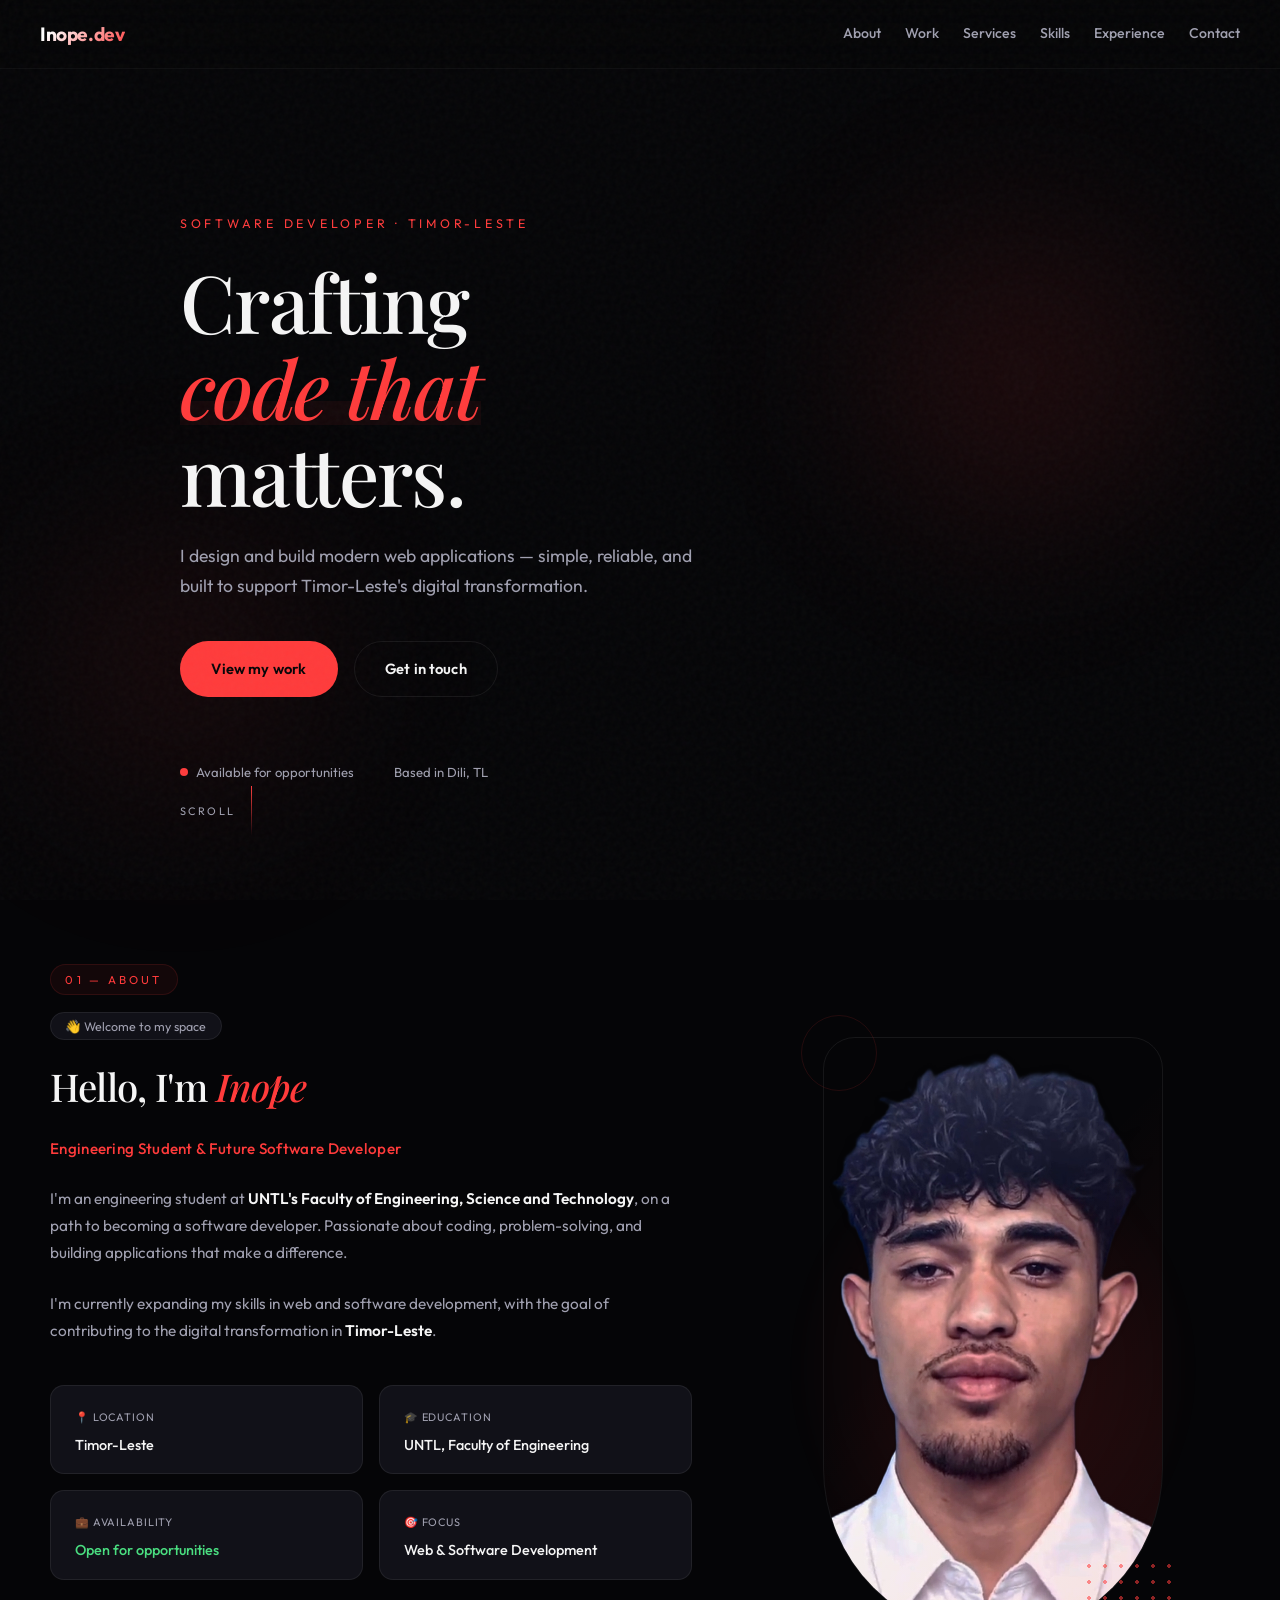
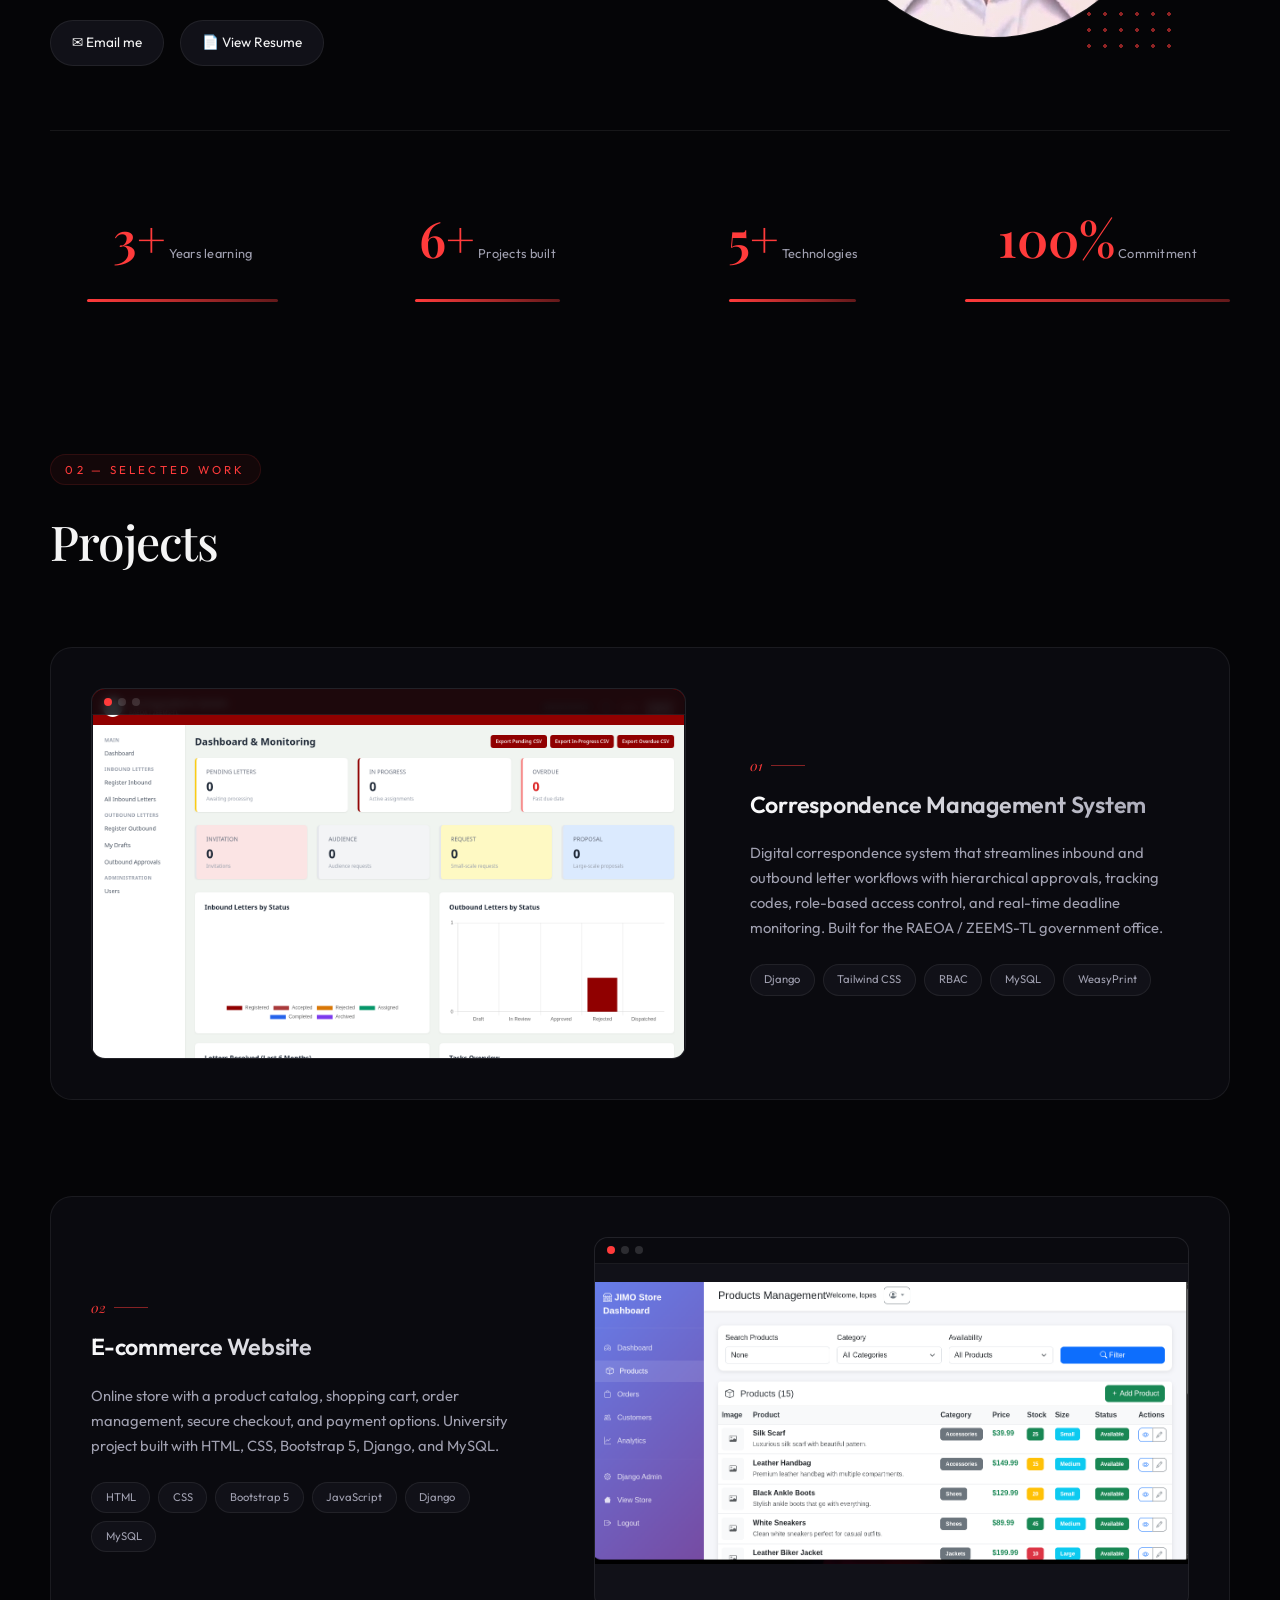
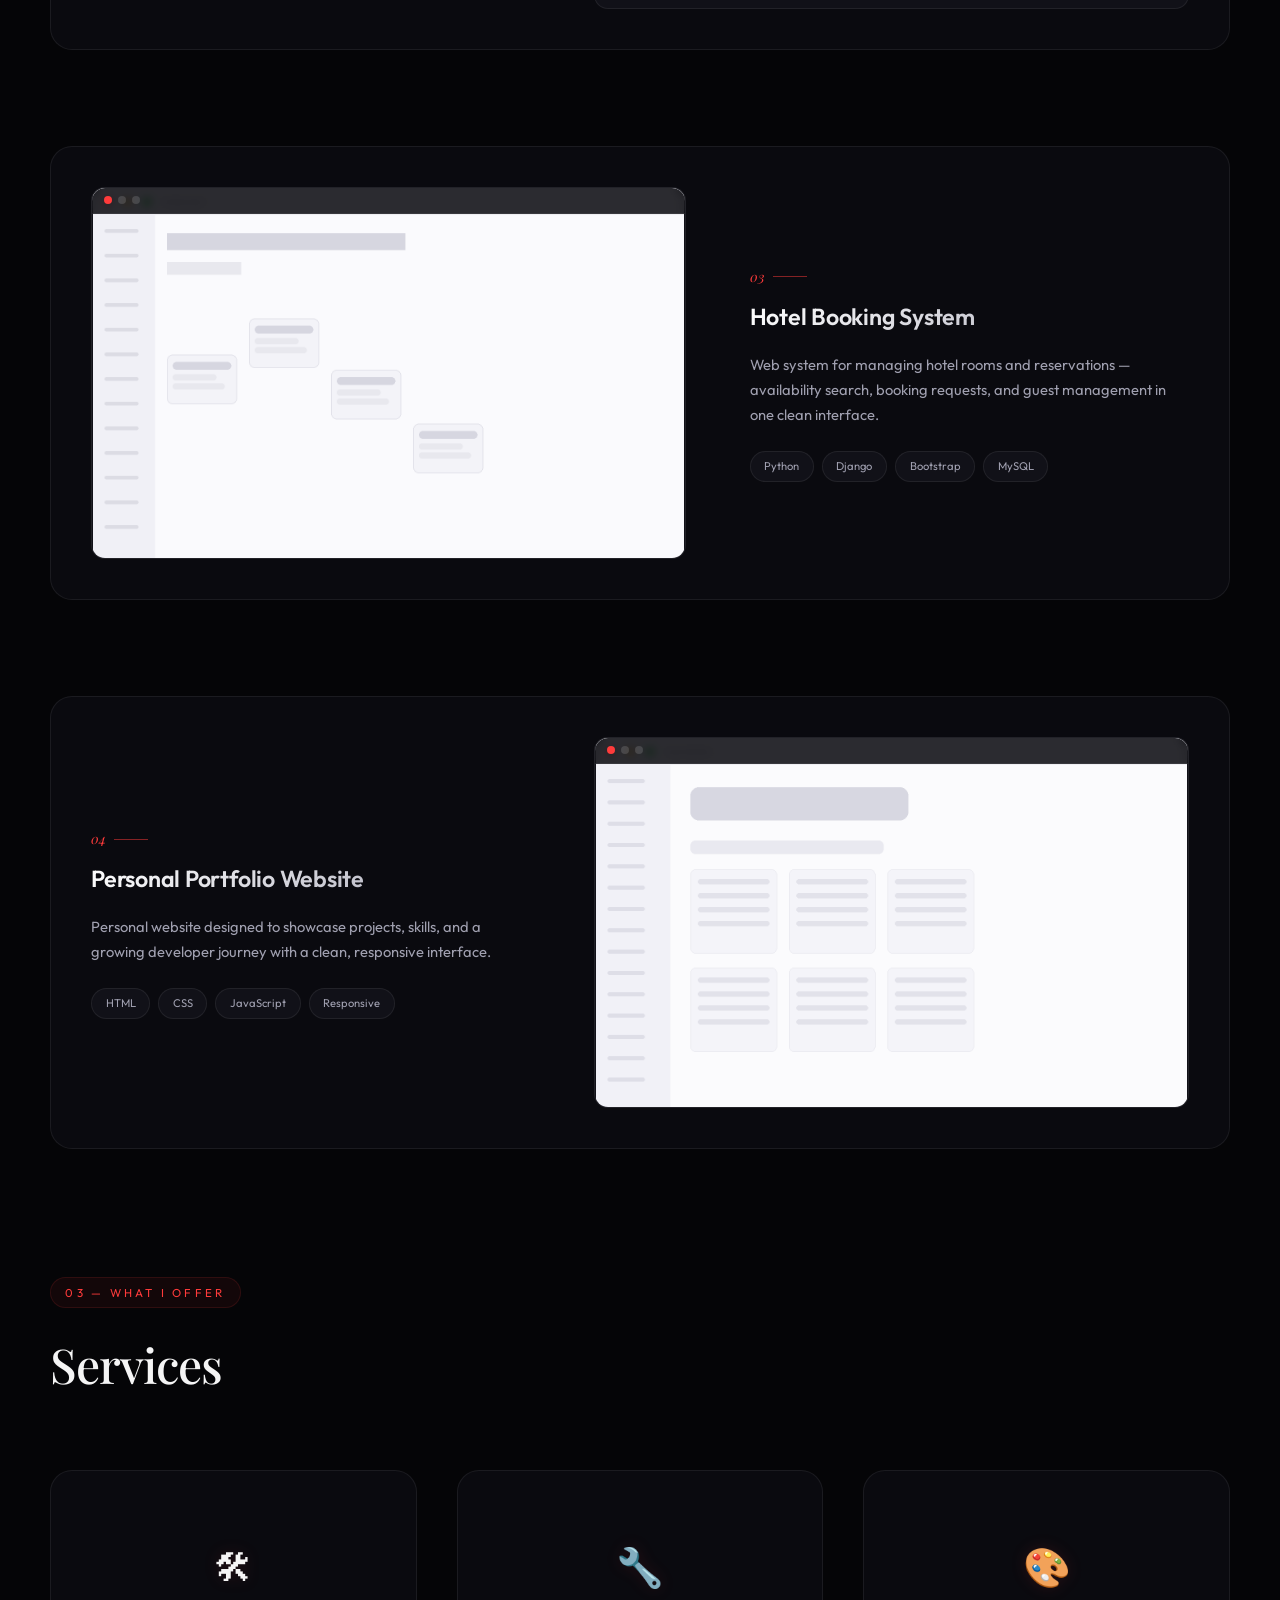
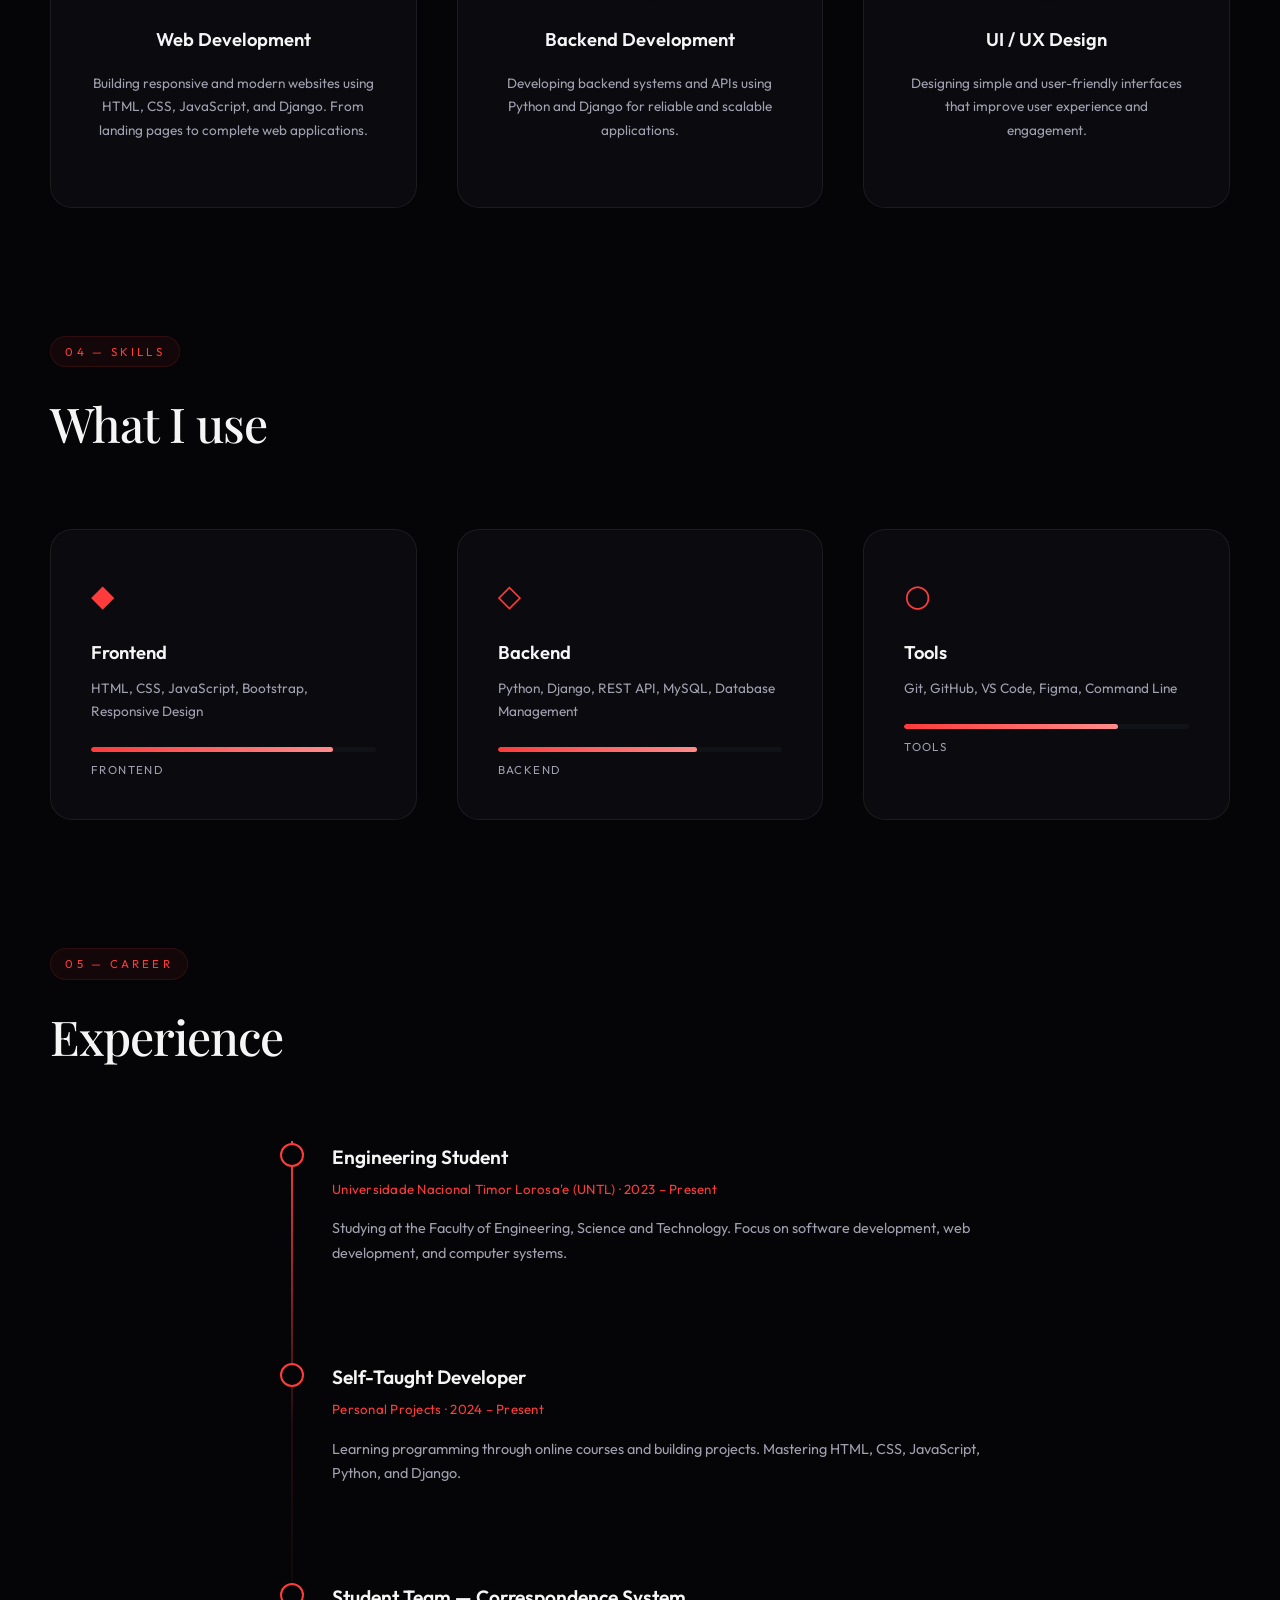
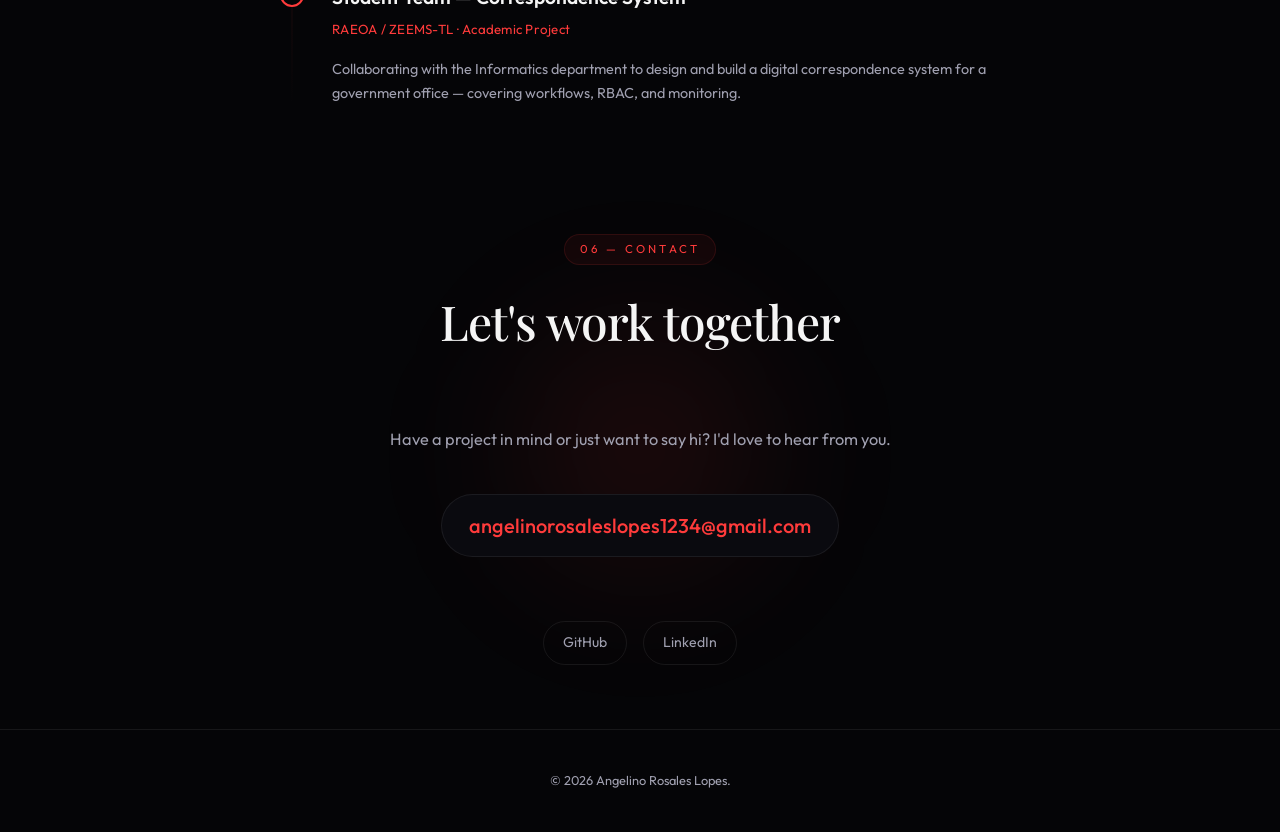
==== commit 910f025e: "give Hotel & Portfolio projects real UI screenshots (window-bar)" ====
--- a/portfolio/index.html
+++ b/portfolio/index.html
@@ -194,7 +194,7 @@
           <article class="project">
             <div class="project-visual">
               <div class="window-bar"><span></span><span></span><span></span></div>
-              <div class="placeholder-visual" data-mark="HB"></div>
+              <img src="images/hotel-booking.png" alt="Hotel Booking System dashboard">
             </div>
             <div class="project-info">
               <span class="project-number">03</span>
@@ -212,10 +212,10 @@
             </div>
           </article>
 
-          <article class="project">
+            <article class="project">
             <div class="project-visual">
               <div class="window-bar"><span></span><span></span><span></span></div>
-              <div class="placeholder-visual" data-mark="PF"></div>
+              <img src="images/portfolio-ui.png" alt="Personal Portfolio Website UI">
             </div>
             <div class="project-info">
               <span class="project-number">04</span>
--- a/portfolio/styles.css
+++ b/portfolio/styles.css
@@ -119,7 +119,7 @@
 
 .nav {
   display: flex;
-  gap: var(--space-lg);
+  gap: var(--space-md);
 }
 
 .nav a {
@@ -416,9 +416,9 @@
 }
 
 /* ============ SECTIONS ============ */
-.section {
-  padding: var(--space-3xl) var(--space-lg);
-  position: relative;
+    .section {
+      padding: var(--space-xl) var(--space-lg);
+      position: relative;
   scroll-margin-top: 76px;
 }
 
